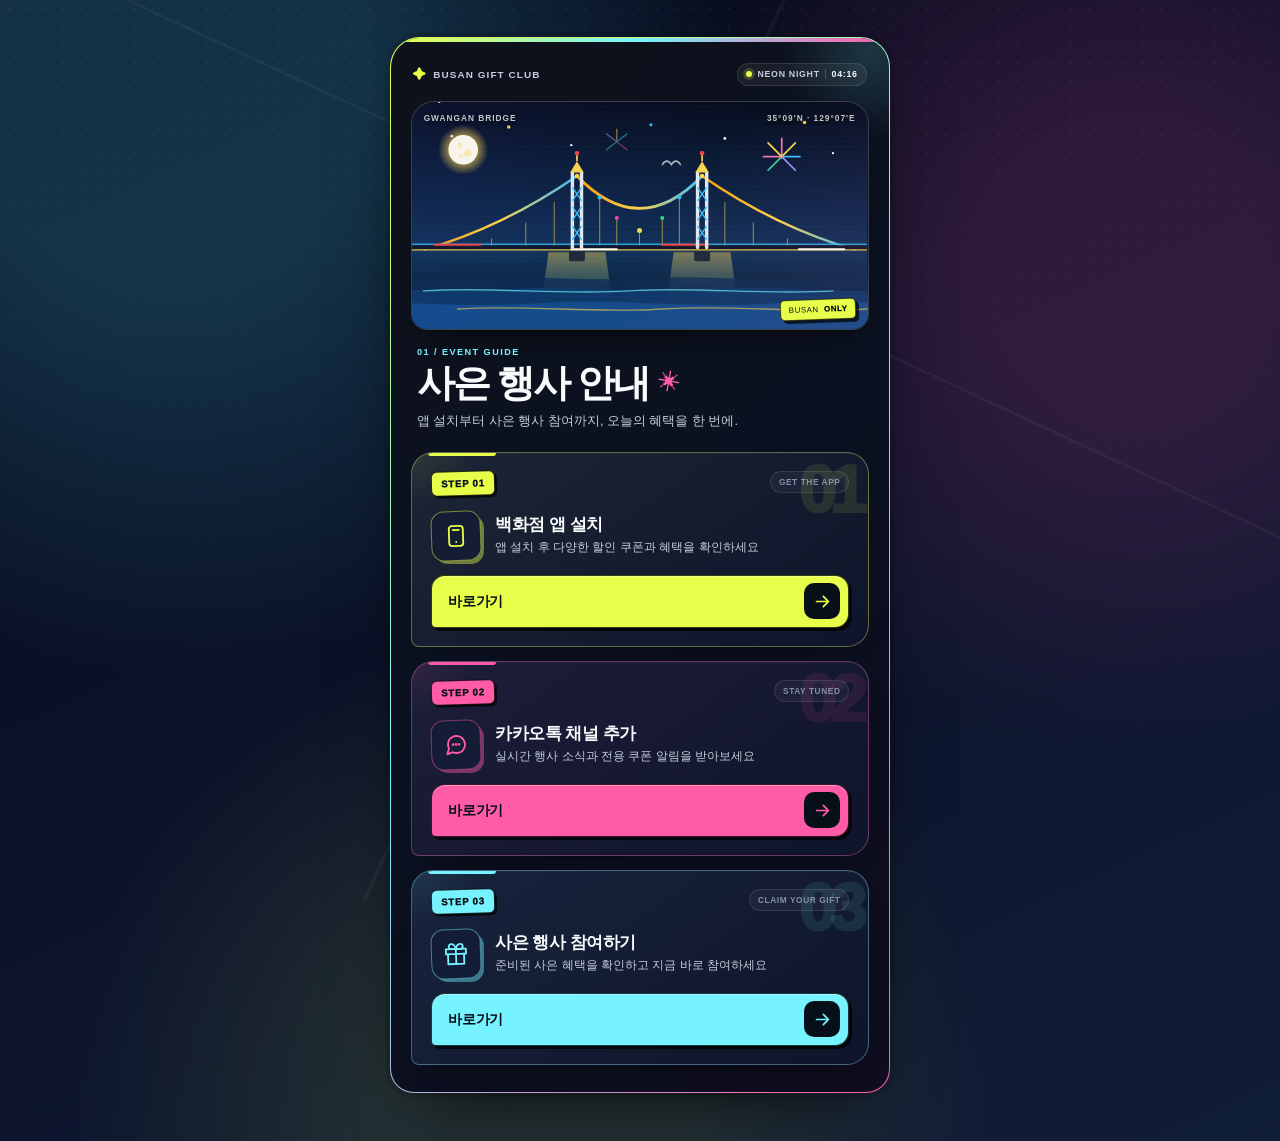
==== index.html @ 44c97dc5 "Add files via upload" ====
<!DOCTYPE html>
<html lang="ko" data-time-theme="night">
<head>
    <meta charset="UTF-8">
    <meta name="viewport" content="width=device-width, initial-scale=1.0">
    <meta name="theme-color" content="#060B16">
    <title>사은 행사 안내</title>
    <link rel="icon" href="data:,">
    <script>
        (() => {
            const themes = ['morning', 'day', 'sunset', 'night'];
            const forcedTheme = new URLSearchParams(location.search).get('theme');
            const hour = new Date().getHours();
            const autoTheme = hour >= 5 && hour < 11
                ? 'morning'
                : hour >= 11 && hour < 17
                    ? 'day'
                    : hour >= 17 && hour < 20
                        ? 'sunset'
                        : 'night';

            document.documentElement.dataset.timeTheme = themes.includes(forcedTheme)
                ? forcedTheme
                : autoTheme;
        })();
    </script>
    <link rel="stylesheet" href="style.css">
</head>
<body>
    <div class="app-container">
        <!-- 부산 광안대교 및 오션 나이트 일러스트 헤더 -->
        <header class="header" id="header-container">
            <div class="header-skeleton">
                <div class="skeleton-shimmer"></div>
            </div>
        </header>

        <!-- 스텝 카드 영역 -->
        <main class="step-list" id="step-container">
            <!-- JS를 통해 동적 생성 -->
        </main>
    </div>

    <script src="script.js" defer></script>
</body>
</html>
---- style.css ----
/* ========================================================================== 
   BUSAN SPECIAL GIFT CLUB
   Luxury editorial base + playful coastal pop accents
   ========================================================================== */

:root {
    color-scheme: dark;
    --page-top: #07091A;
    --page-bottom: #101D38;
    --ambient-one: rgba(73, 228, 255, 0.18);
    --ambient-two: rgba(255, 76, 174, 0.15);
    --ambient-three: rgba(218, 255, 68, 0.10);
    --pattern-dot: rgba(255, 255, 255, 0.12);
    --pattern-line: rgba(255, 255, 255, 0.045);
    --pattern-opacity: 0.44;

    --surface: rgba(7, 10, 25, 0.97);
    --surface-soft: rgba(15, 21, 42, 0.97);
    --surface-elevated: rgba(20, 28, 54, 0.98);
    --surface-border: rgba(124, 244, 255, 0.18);
    --line-soft: rgba(255, 255, 255, 0.10);
    --line-strong: rgba(255, 255, 255, 0.20);

    --text-main: #F8FAFC;
    --text-sub: #C6CDDB;
    --text-muted: #8490A6;
    --ink: #071018;

    --accent: #E7FF4A;
    --accent-two: #76F3FF;
    --accent-three: #FF5BA7;
    --hero-tint: rgba(75, 95, 255, 0.06);
    --theme-glow: rgba(118, 243, 255, 0.16);
}

html[data-time-theme="morning"] {
    color-scheme: light dark;
    --page-top: #F7D7AC;
    --page-bottom: #83C9D0;
    --ambient-one: rgba(255, 111, 135, 0.28);
    --ambient-two: rgba(255, 233, 112, 0.26);
    --ambient-three: rgba(53, 113, 232, 0.17);
    --pattern-dot: rgba(39, 57, 92, 0.22);
    --pattern-line: rgba(255, 255, 255, 0.15);
    --pattern-opacity: 0.56;
    --surface: rgba(12, 22, 42, 0.96);
    --surface-soft: rgba(19, 32, 57, 0.98);
    --surface-elevated: rgba(24, 39, 67, 0.98);
    --surface-border: rgba(255, 218, 124, 0.26);
    --accent: #FFD95C;
    --accent-two: #70E5E1;
    --accent-three: #FF7899;
    --hero-tint: rgba(255, 183, 89, 0.10);
    --theme-glow: rgba(255, 213, 100, 0.16);
}

html[data-time-theme="day"] {
    --page-top: #2677EB;
    --page-bottom: #F4D27C;
    --ambient-one: rgba(109, 245, 212, 0.26);
    --ambient-two: rgba(255, 230, 81, 0.28);
    --ambient-three: rgba(255, 83, 145, 0.19);
    --pattern-dot: rgba(255, 255, 255, 0.22);
    --pattern-line: rgba(255, 255, 255, 0.13);
    --pattern-opacity: 0.52;
    --surface: rgba(7, 20, 43, 0.96);
    --surface-soft: rgba(12, 31, 61, 0.98);
    --surface-elevated: rgba(17, 40, 76, 0.98);
    --surface-border: rgba(112, 245, 222, 0.27);
    --accent: #FFE34F;
    --accent-two: #72F3D4;
    --accent-three: #FF6096;
    --hero-tint: rgba(35, 128, 255, 0.08);
    --theme-glow: rgba(114, 243, 212, 0.16);
}

html[data-time-theme="sunset"] {
    --page-top: #35123E;
    --page-bottom: #E95F4C;
    --ambient-one: rgba(255, 195, 73, 0.24);
    --ambient-two: rgba(255, 83, 176, 0.28);
    --ambient-three: rgba(100, 240, 225, 0.16);
    --pattern-dot: rgba(255, 231, 194, 0.18);
    --pattern-line: rgba(255, 255, 255, 0.07);
    --pattern-opacity: 0.48;
    --surface: rgba(28, 11, 37, 0.96);
    --surface-soft: rgba(42, 17, 50, 0.98);
    --surface-elevated: rgba(57, 22, 62, 0.98);
    --surface-border: rgba(255, 203, 91, 0.27);
    --accent: #FFD05B;
    --accent-two: #6DE9E2;
    --accent-three: #FF72BE;
    --hero-tint: rgba(255, 94, 101, 0.11);
    --theme-glow: rgba(255, 114, 190, 0.17);
}

html[data-time-theme="night"] {
    --page-top: #07091A;
    --page-bottom: #101D38;
    --ambient-one: rgba(73, 228, 255, 0.18);
    --ambient-two: rgba(255, 76, 174, 0.15);
    --ambient-three: rgba(218, 255, 68, 0.10);
    --accent: #E7FF4A;
    --accent-two: #76F3FF;
    --accent-three: #FF5BA7;
}

*, *::before, *::after {
    box-sizing: border-box;
    margin: 0;
    padding: 0;
}

html {
    min-width: 320px;
    background: var(--page-bottom);
}

body {
    min-height: 100vh;
    display: flex;
    justify-content: center;
    align-items: flex-start;
    position: relative;
    overflow-x: hidden;
    padding: 1.15rem 0.7rem 2rem;
    color: var(--text-main);
    font-family: -apple-system, BlinkMacSystemFont, 'Segoe UI', 'Noto Sans KR', Arial, sans-serif;
    -webkit-font-smoothing: antialiased;
    text-rendering: optimizeLegibility;
    background:
        radial-gradient(circle at 13% 8%, var(--ambient-one) 0 13%, transparent 38%),
        radial-gradient(circle at 88% 24%, var(--ambient-two) 0 10%, transparent 34%),
        radial-gradient(circle at 42% 96%, var(--ambient-three) 0 12%, transparent 35%),
        linear-gradient(155deg, var(--page-top) 0%, var(--page-bottom) 100%);
    transition: background-color 0.35s ease;
}

body::before {
    content: '';
    position: fixed;
    inset: 0;
    pointer-events: none;
    opacity: var(--pattern-opacity);
    background-image: radial-gradient(circle, var(--pattern-dot) 1px, transparent 1.2px);
    background-size: 18px 18px;
    mask-image: linear-gradient(to bottom, black, transparent 72%);
    -webkit-mask-image: linear-gradient(to bottom, black, transparent 72%);
}

body::after {
    content: '';
    position: fixed;
    inset: 0;
    pointer-events: none;
    background:
        linear-gradient(115deg, transparent 0 46%, var(--pattern-line) 46% 46.25%, transparent 46.25% 100%),
        linear-gradient(25deg, transparent 0 64%, var(--pattern-line) 64% 64.2%, transparent 64.2% 100%);
}

body.is-intro {
    overflow-y: hidden;
}

/* ========================================================================== 
   Framed app surface
   ========================================================================== */

.app-container {
    width: 100%;
    max-width: 500px;
    position: relative;
    z-index: 1;
    overflow: hidden;
    padding: 1rem 1rem 1.35rem;
    border: 1px solid transparent;
    border-radius: 30px 30px 24px 24px;
    background:
        linear-gradient(var(--surface), var(--surface)) padding-box,
        linear-gradient(135deg, var(--accent), var(--accent-two) 48%, var(--accent-three)) border-box;
    box-shadow:
        0 28px 70px -34px rgba(0, 0, 0, 0.92),
        0 0 0 5px rgba(0, 0, 0, 0.10);
}

.app-container::before {
    content: '';
    position: absolute;
    inset: 0 0 auto;
    height: 4px;
    background: linear-gradient(90deg, var(--accent), var(--accent-two), var(--accent-three));
}

.app-container::after {
    content: '';
    position: absolute;
    width: 170px;
    height: 170px;
    top: -70px;
    right: -65px;
    z-index: -1;
    border-radius: 50%;
    background: radial-gradient(circle, var(--theme-glow), transparent 70%);
}

.app-container.is-intro {
    background: transparent;
    box-shadow: none;
    border-color: transparent;
}

.app-container.is-intro::before,
.app-container.is-intro::after {
    opacity: 0;
}

/* ========================================================================== 
   Hero / toolbar
   ========================================================================== */

.header {
    width: 100%;
    display: flex;
    flex-direction: column;
    margin-bottom: 1.25rem;
    transform-origin: center top;
    transition: transform 0.58s cubic-bezier(0.22, 1, 0.36, 1);
}

.app-container.is-intro .header {
    transform: translate3d(0, min(23vh, 168px), 0) scale(1.025);
}

.app-container.is-ready .header {
    transform: translate3d(0, 0, 0) scale(1);
}

.hero-toolbar {
    min-height: 30px;
    display: flex;
    justify-content: space-between;
    align-items: center;
    gap: 0.7rem;
    margin: 0.1rem 0.1rem 0.72rem;
    transition: opacity 0.28s ease;
}

.app-container.is-intro .hero-toolbar {
    opacity: 0;
}

.hero-brand {
    min-width: 0;
    display: inline-flex;
    align-items: center;
    gap: 0.38rem;
    color: var(--text-sub);
    font-size: 0.62rem;
    font-weight: 800;
    letter-spacing: 0.11em;
    white-space: nowrap;
    overflow: hidden;
    text-overflow: ellipsis;
}

.brand-spark {
    color: var(--accent);
    font-size: 0.8rem;
}

.time-chip {
    flex-shrink: 0;
    display: inline-flex;
    align-items: center;
    gap: 0.34rem;
    padding: 0.36rem 0.52rem;
    border: 1px solid var(--line-soft);
    border-radius: 999px;
    color: var(--text-sub);
    background: rgba(255, 255, 255, 0.055);
    font-size: 0.55rem;
    font-weight: 800;
    letter-spacing: 0.08em;
    white-space: nowrap;
}

.time-dot {
    width: 6px;
    height: 6px;
    border-radius: 50%;
    background: var(--accent);
    box-shadow: 0 0 0 3px color-mix(in srgb, var(--accent) 18%, transparent);
}

.time-divider {
    width: 1px;
    height: 10px;
    background: var(--line-strong);
}

#time-label {
    color: var(--text-main);
    font-variant-numeric: tabular-nums;
}

/* ========================================================================== 
   Gwangan Bridge art frame
   ========================================================================== */

.bridge-illustration-card {
    width: 100%;
    position: relative;
    overflow: hidden;
    margin-bottom: 1.05rem;
    border: 1px solid var(--line-strong);
    border-radius: 23px 23px 16px 16px;
    background: #07101F;
    box-shadow:
        0 18px 34px -22px rgba(0, 0, 0, 0.95),
        inset 0 0 0 1px rgba(255, 255, 255, 0.025);
}

.bridge-illustration-card::before {
    content: '';
    position: absolute;
    inset: 0;
    z-index: 2;
    pointer-events: none;
    opacity: 0.18;
    background: repeating-linear-gradient(
        to bottom,
        transparent 0 4px,
        rgba(255, 255, 255, 0.08) 4px 5px
    );
}

.bridge-illustration-card::after {
    content: '';
    position: absolute;
    inset: 0;
    z-index: 1;
    pointer-events: none;
    background: linear-gradient(135deg, var(--hero-tint), transparent 52%, color-mix(in srgb, var(--accent-three) 7%, transparent));
}

.gwangan-bridge-svg {
    width: 100%;
    height: auto;
    display: block;
}

.bridge-coordinate-bar {
    position: absolute;
    top: 0.7rem;
    left: 0.75rem;
    right: 0.75rem;
    z-index: 3;
    display: flex;
    justify-content: space-between;
    color: rgba(255, 255, 255, 0.76);
    font-size: 0.52rem;
    font-weight: 800;
    letter-spacing: 0.12em;
    text-shadow: 0 1px 4px rgba(0, 0, 0, 0.8);
}

.hero-sticker {
    position: absolute;
    right: 0.72rem;
    bottom: 0.62rem;
    z-index: 4;
    display: flex;
    align-items: center;
    gap: 0.32rem;
    padding: 0.3rem 0.48rem;
    border: 1px solid rgba(0, 0, 0, 0.72);
    border-radius: 5px;
    color: var(--ink);
    background: var(--accent);
    box-shadow: 3px 3px 0 rgba(0, 0, 0, 0.72);
    transform: rotate(-2deg);
    font-size: 0.49rem;
    letter-spacing: 0.08em;
}

.hero-sticker strong {
    font-weight: 950;
}

/* Six lightweight, transform/opacity-only decorative animations. */
.stars-layer {
    animation: softPulse 4s ease-in-out infinite alternate;
}

.led-lights {
    animation: softPulse 2.8s ease-in-out infinite alternate;
}

.fireworks {
    transform-box: fill-box;
    transform-origin: center;
    animation: fireworkBurst 4.2s cubic-bezier(0.1, 0.8, 0.2, 1) infinite;
}

.fireworks-sm,
.moon-aura,
.bridge-reflection,
.wave,
.wave-shimmer,
.wave-shimmer-2,
.led-dot,
.beacon-light,
.car-red-2,
.car-white-2 {
    animation: none;
    filter: none;
}

.fireworks-sm {
    opacity: 0.5;
}

.seagull-1 {
    animation: seagullFly 7s ease-in-out infinite;
}

.seagull-2 {
    opacity: 0.65;
    transform: translate(220px, 55px);
}

.car-red {
    animation: carMoveRight 4.5s linear infinite;
}

.car-white {
    animation: carMoveLeft 4.1s linear infinite;
}

@keyframes softPulse {
    from { opacity: 0.58; }
    to { opacity: 1; }
}

@keyframes fireworkBurst {
    0%, 72%, 100% { opacity: 0; transform: scale(0.25) rotate(0deg); }
    16% { opacity: 1; transform: scale(1.05) rotate(36deg); }
    38% { opacity: 0.78; transform: scale(1.18) rotate(72deg); }
}

@keyframes seagullFly {
    0%, 100% { transform: translate(110px, 48px) rotate(-3deg); }
    50% { transform: translate(130px, 39px) rotate(3deg); }
}

@keyframes carMoveRight {
    0% { transform: translateX(-55px); opacity: 0; }
    12%, 88% { opacity: 0.9; }
    100% { transform: translateX(450px); opacity: 0; }
}

@keyframes carMoveLeft {
    0% { transform: translateX(55px); opacity: 0; }
    12%, 88% { opacity: 0.9; }
    100% { transform: translateX(-450px); opacity: 0; }
}

/* ========================================================================== 
   Editorial title block
   ========================================================================== */

.header-content {
    position: relative;
    padding: 0 0.34rem;
    text-align: left;
}

.title-overline {
    display: block;
    margin-bottom: 0.28rem;
    color: var(--accent-two);
    font-size: 0.57rem;
    font-weight: 850;
    letter-spacing: 0.16em;
}

.title-row {
    display: flex;
    align-items: center;
    gap: 0.55rem;
}

.festival-title {
    color: var(--text-main);
    font-size: clamp(1.8rem, 8vw, 2.35rem);
    font-weight: 900;
    line-height: 1.14;
    letter-spacing: -0.055em;
    word-break: keep-all;
}

.title-kitsch-mark {
    flex-shrink: 0;
    color: var(--accent-three);
    font-size: 1.38rem;
    transform: rotate(10deg);
}

.festival-subtitle {
    max-width: 34rem;
    margin-top: 0.48rem;
    color: var(--text-sub);
    font-size: 0.79rem;
    font-weight: 500;
    line-height: 1.55;
    word-break: keep-all;
}

.header-skeleton {
    width: 100%;
    height: 235px;
    position: relative;
    overflow: hidden;
    border: 1px solid var(--line-soft);
    border-radius: 23px;
    background: var(--surface-soft);
}

.skeleton-shimmer {
    width: 100%;
    height: 100%;
    background: linear-gradient(90deg, transparent, rgba(255, 255, 255, 0.07), transparent);
    animation: shimmer 1.2s ease-in-out infinite;
}

@keyframes shimmer {
    from { transform: translateX(-100%); }
    to { transform: translateX(100%); }
}

/* ========================================================================== 
   Action cards
   ========================================================================== */

.step-list {
    display: flex;
    flex-direction: column;
    gap: 0.85rem;
    transition:
        opacity 0.36s ease,
        transform 0.5s cubic-bezier(0.22, 1, 0.36, 1);
}

.app-container.is-intro .step-list {
    opacity: 0;
    visibility: hidden;
    pointer-events: none;
    transform: translate3d(0, 22px, 0);
}

.app-container.is-ready .step-list {
    opacity: 1;
    visibility: visible;
    transform: translate3d(0, 0, 0);
}

.step-card {
    --card-accent: var(--accent);
    position: relative;
    overflow: hidden;
    padding: 1rem;
    border: 1px solid color-mix(in srgb, var(--card-accent) 28%, var(--line-soft));
    border-radius: 22px 22px 22px 8px;
    background:
        linear-gradient(145deg, color-mix(in srgb, var(--card-accent) 4%, var(--surface-elevated)), var(--surface-soft));
    box-shadow:
        0 14px 28px -22px rgba(0, 0, 0, 0.9),
        inset 0 1px 0 rgba(255, 255, 255, 0.035);
    transition:
        opacity 0.36s ease var(--step-delay, 0.08s),
        transform 0.42s cubic-bezier(0.16, 1, 0.3, 1) var(--step-delay, 0.08s),
        border-color 0.25s ease,
        box-shadow 0.25s ease;
}

.step-card:nth-child(2) {
    --card-accent: var(--accent-three);
}

.step-card:nth-child(3) {
    --card-accent: var(--accent-two);
}

.step-card::before {
    content: attr(data-step-number);
    position: absolute;
    top: 0.2rem;
    right: 0.5rem;
    color: color-mix(in srgb, var(--card-accent) 10%, transparent);
    font-size: 4.2rem;
    font-weight: 950;
    line-height: 1;
    letter-spacing: -0.1em;
    pointer-events: none;
}

.step-card::after {
    content: '';
    position: absolute;
    top: 0;
    left: 1rem;
    width: 68px;
    height: 3px;
    border-radius: 0 0 3px 3px;
    background: var(--card-accent);
}

.app-container.is-intro .step-card {
    opacity: 0;
    transform: translate3d(0, 16px, 0);
}

.app-container.is-ready .step-card {
    opacity: 1;
    transform: translate3d(0, 0, 0);
}

.card-glow-bg {
    position: absolute;
    width: 150px;
    height: 150px;
    top: -95px;
    left: -80px;
    border-radius: 50%;
    background: radial-gradient(circle, color-mix(in srgb, var(--card-accent) 12%, transparent), transparent 70%);
    pointer-events: none;
}

.card-header-row {
    min-height: 28px;
    display: flex;
    justify-content: space-between;
    align-items: flex-start;
    gap: 0.65rem;
    position: relative;
    z-index: 1;
    margin-bottom: 0.72rem;
}

.step-num-pill {
    display: inline-flex;
    align-items: center;
    min-height: 25px;
    padding: 0.28rem 0.57rem;
    border: 1px solid rgba(0, 0, 0, 0.82);
    border-radius: 6px;
    color: var(--ink);
    background: var(--card-accent);
    box-shadow: 2px 2px 0 rgba(0, 0, 0, 0.72);
    transform: rotate(-1.5deg);
    font-size: 0.6rem;
    font-weight: 950;
    letter-spacing: 0.08em;
}

.card-meta-right {
    min-width: 0;
    display: flex;
    flex-wrap: wrap;
    justify-content: flex-end;
    align-items: center;
    gap: 0.32rem;
}

.card-tagline,
.os-tag {
    display: inline-flex;
    align-items: center;
    min-height: 22px;
    padding: 0.25rem 0.48rem;
    border: 1px solid var(--line-soft);
    border-radius: 999px;
    color: var(--text-muted);
    background: rgba(255, 255, 255, 0.045);
    font-size: 0.52rem;
    font-weight: 800;
    letter-spacing: 0.07em;
    white-space: nowrap;
}

.ios-tag,
.android-tag {
    color: var(--text-main);
}

.card-body {
    display: flex;
    align-items: center;
    gap: 0.88rem;
    position: relative;
    z-index: 1;
    margin-bottom: 0.9rem;
}

.icon-avatar {
    position: relative;
    width: 50px;
    height: 50px;
    flex-shrink: 0;
}

.icon-pulse {
    position: absolute;
    inset: 4px -3px -3px 4px;
    border-radius: 13px;
    background: var(--card-accent);
    opacity: 0.42;
}

.icon-inner {
    position: relative;
    width: 100%;
    height: 100%;
    display: flex;
    justify-content: center;
    align-items: center;
    border: 1px solid color-mix(in srgb, var(--card-accent) 48%, transparent);
    border-radius: 13px;
    color: var(--card-accent);
    background: var(--surface-elevated);
    transform: rotate(-2deg);
    transition: transform 0.28s cubic-bezier(0.34, 1.56, 0.64, 1);
}

.icon-inner svg {
    width: 24px;
    height: 24px;
    stroke: currentColor;
}

.card-text-group {
    min-width: 0;
    flex: 1;
}

.step-heading {
    margin-bottom: 0.22rem;
    color: var(--text-main);
    font-size: 1.04rem;
    font-weight: 830;
    line-height: 1.3;
    letter-spacing: -0.025em;
    word-break: keep-all;
}

.step-desc {
    color: var(--text-sub);
    font-size: 0.76rem;
    font-weight: 450;
    line-height: 1.48;
    word-break: keep-all;
}

.card-action {
    position: relative;
    z-index: 1;
    width: 100%;
}

.btn-action {
    width: 100%;
    min-height: 50px;
    display: flex;
    justify-content: space-between;
    align-items: center;
    gap: 0.75rem;
    padding: 0.46rem 0.48rem 0.46rem 1rem;
    border: 1px solid rgba(0, 0, 0, 0.76);
    border-radius: 14px 14px 14px 5px;
    color: var(--ink);
    background: var(--card-accent);
    box-shadow:
        3px 3px 0 rgba(0, 0, 0, 0.7),
        inset 0 1px 0 rgba(255, 255, 255, 0.35);
    text-decoration: none;
    transition: transform 0.22s ease, box-shadow 0.22s ease;
}

.btn-label {
    font-size: 0.9rem;
    font-weight: 900;
    letter-spacing: -0.01em;
}

.btn-icon {
    width: 36px;
    height: 36px;
    flex-shrink: 0;
    display: grid;
    place-items: center;
    border-radius: 10px;
    color: var(--card-accent);
    background: var(--ink);
}

.btn-arrow {
    width: 17px;
    height: 17px;
    transition: transform 0.22s ease;
}

@media (hover: hover) and (pointer: fine) {
    .step-card:hover {
        border-color: color-mix(in srgb, var(--card-accent) 54%, transparent);
        box-shadow:
            0 20px 36px -24px rgba(0, 0, 0, 0.95),
            0 0 0 1px color-mix(in srgb, var(--card-accent) 12%, transparent);
        transform: translateY(-3px);
    }

    .step-card:hover .icon-inner {
        transform: rotate(2deg) scale(1.03);
    }

    .btn-action:hover {
        transform: translate(-1px, -1px);
        box-shadow:
            5px 5px 0 rgba(0, 0, 0, 0.72),
            inset 0 1px 0 rgba(255, 255, 255, 0.35);
    }

    .btn-action:hover .btn-arrow {
        transform: translateX(3px);
    }
}

.btn-action:active {
    transform: translate(2px, 2px);
    box-shadow:
        1px 1px 0 rgba(0, 0, 0, 0.72),
        inset 0 1px 0 rgba(255, 255, 255, 0.35);
}

/* ========================================================================== 
   Loading / error / motion preferences
   ========================================================================== */

.error-msg {
    padding: 3rem 1rem;
    text-align: center;
    color: var(--text-sub);
}

.btn-retry {
    margin-top: 1rem;
    padding: 0.72rem 1.1rem;
    border: 0;
    border-radius: 10px;
    color: var(--ink);
    background: var(--accent);
    font-weight: 850;
    cursor: pointer;
}

.app-container.is-intro .gwangan-bridge-svg * {
    animation-play-state: paused;
}

@media (prefers-reduced-motion: reduce) {
    *, *::before, *::after {
        scroll-behavior: auto !important;
        animation-duration: 0.01ms !important;
        animation-iteration-count: 1 !important;
        transition-duration: 0.01ms !important;
    }
}

/* ========================================================================== 
   Responsive tuning
   ========================================================================== */

@media (max-width: 385px) {
    .app-container {
        padding: 0.84rem 0.78rem 1.1rem;
        border-radius: 24px 24px 20px 20px;
    }

    .hero-brand {
        max-width: 158px;
        font-size: 0.51rem;
    }

    .time-chip {
        gap: 0.26rem;
        padding-inline: 0.42rem;
        font-size: 0.49rem;
    }

    .festival-title {
        font-size: 1.74rem;
    }

    .step-card {
        padding: 0.9rem 0.82rem;
    }

    .card-body {
        gap: 0.7rem;
    }

    .icon-avatar {
        width: 46px;
        height: 46px;
    }

    .step-heading {
        font-size: 0.98rem;
    }
}

@media (min-width: 600px) {
    body {
        padding: 2.3rem 1rem 3rem;
    }

    .app-container {
        padding: 1.25rem 1.28rem 1.65rem;
    }

    .step-card {
        padding: 1.15rem;
    }
}
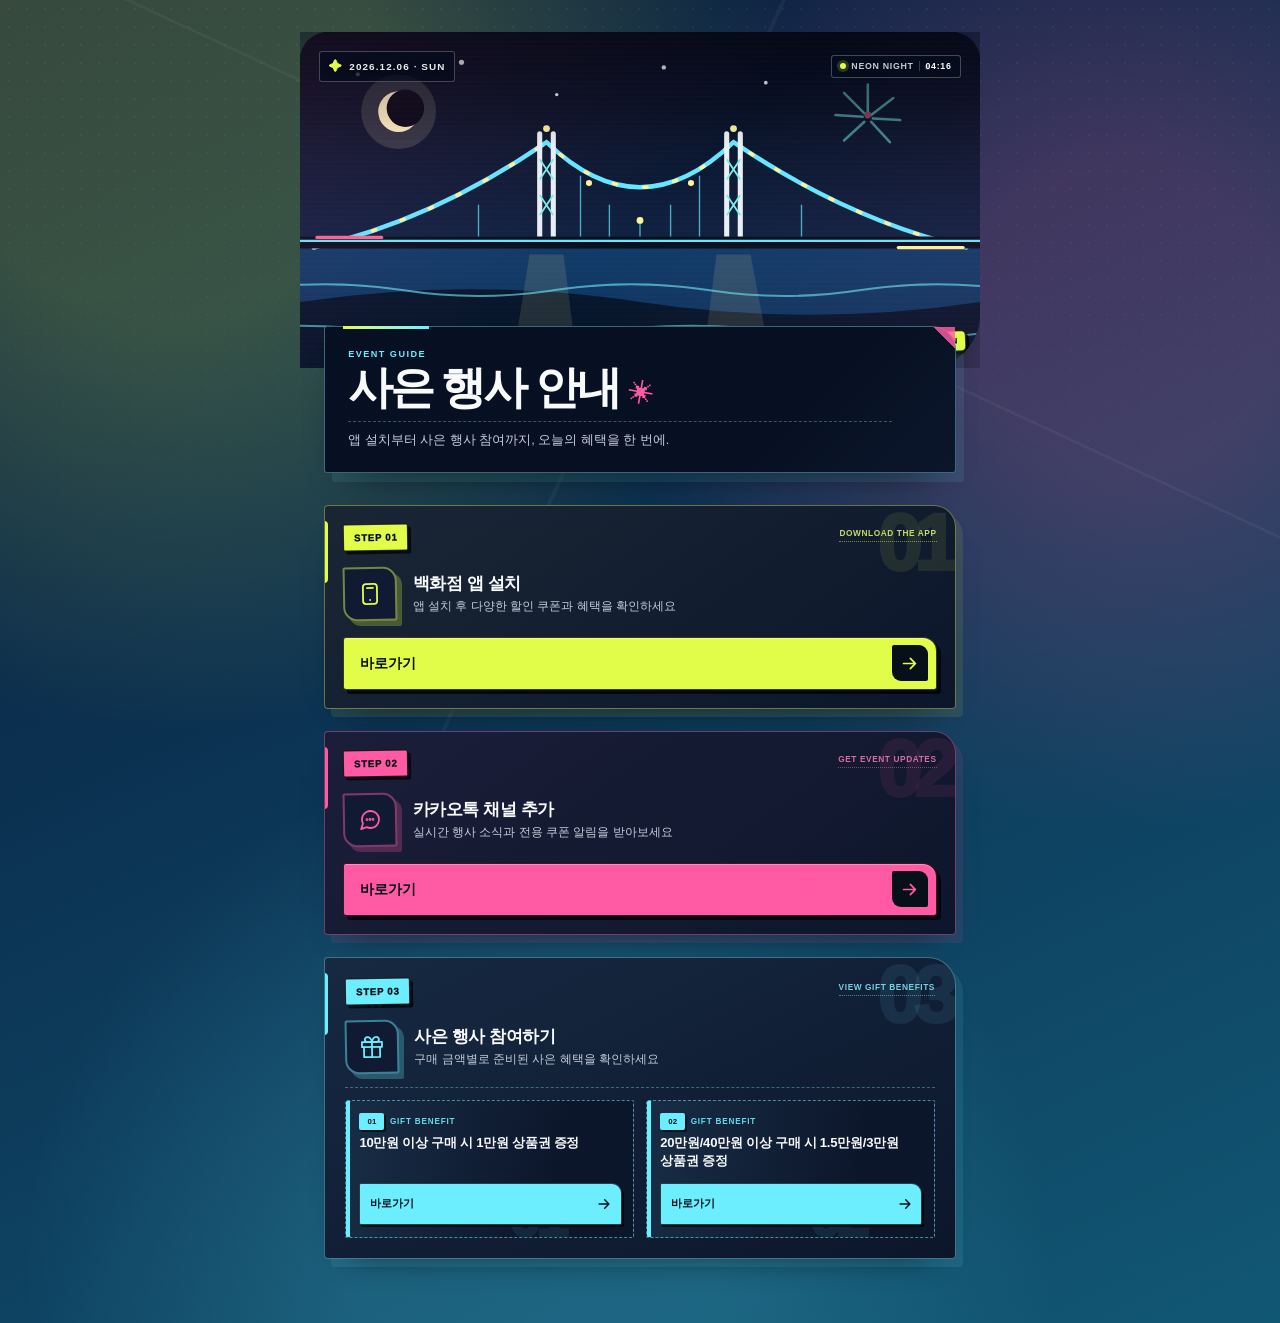
==== commit 2bf7a1db: "Add files via upload" ====
--- a/index.html
+++ b/index.html
@@ -9,7 +9,8 @@
     <script>
         (() => {
             const themes = ['morning', 'day', 'sunset', 'night'];
-            const forcedTheme = new URLSearchParams(location.search).get('theme');
+            const params = new URLSearchParams(location.search);
+            const forcedTheme = params.get('theme');
             const hour = new Date().getHours();
             const autoTheme = hour >= 5 && hour < 11
                 ? 'morning'
@@ -22,6 +23,25 @@
             document.documentElement.dataset.timeTheme = themes.includes(forcedTheme)
                 ? forcedTheme
                 : autoTheme;
+
+            const connection = navigator.connection || navigator.mozConnection || navigator.webkitConnection;
+            const forcedPerformance = params.get('performance');
+            const slowNetwork = connection?.saveData || /(^|-)2g$/.test(connection?.effectiveType || '');
+            const lowEndDevice = Boolean(
+                navigator.deviceMemory && navigator.deviceMemory <= 4
+                && navigator.hardwareConcurrency && navigator.hardwareConcurrency <= 4
+            );
+
+            document.documentElement.dataset.performance = forcedPerformance === 'lite'
+                || (!['full', 'lite'].includes(forcedPerformance) && (slowNetwork || lowEndDevice))
+                ? 'lite'
+                : 'full';
+
+            // CSS와 JavaScript를 내려받는 동안 CMS 데이터 요청을 먼저 시작합니다.
+            window.__eventDataPromise = fetch('data.json', {
+                cache: 'no-cache',
+                credentials: 'same-origin'
+            }).catch((error) => ({ __eventDataError: error }));
         })();
     </script>
     <link rel="stylesheet" href="style.css">
--- a/style.css
+++ b/style.css
@@ -7,6 +7,8 @@
     color-scheme: dark;
     --page-top: #07091A;
     --page-bottom: #101D38;
+    --time-page-top: #07091A;
+    --time-page-bottom: #101D38;
     --ambient-one: rgba(73, 228, 255, 0.18);
     --ambient-two: rgba(255, 76, 174, 0.15);
     --ambient-three: rgba(218, 255, 68, 0.10);
@@ -29,6 +31,9 @@
     --accent: #E7FF4A;
     --accent-two: #76F3FF;
     --accent-three: #FF5BA7;
+    --time-accent: #E7FF4A;
+    --time-accent-two: #76F3FF;
+    --time-accent-three: #FF5BA7;
     --hero-tint: rgba(75, 95, 255, 0.06);
     --theme-glow: rgba(118, 243, 255, 0.16);
 }
@@ -37,6 +42,8 @@
     color-scheme: light dark;
     --page-top: #F7D7AC;
     --page-bottom: #83C9D0;
+    --time-page-top: #F7D7AC;
+    --time-page-bottom: #83C9D0;
     --ambient-one: rgba(255, 111, 135, 0.28);
     --ambient-two: rgba(255, 233, 112, 0.26);
     --ambient-three: rgba(53, 113, 232, 0.17);
@@ -50,6 +57,9 @@
     --accent: #FFD95C;
     --accent-two: #70E5E1;
     --accent-three: #FF7899;
+    --time-accent: #FFD95C;
+    --time-accent-two: #70E5E1;
+    --time-accent-three: #FF7899;
     --hero-tint: rgba(255, 183, 89, 0.10);
     --theme-glow: rgba(255, 213, 100, 0.16);
 }
@@ -57,6 +67,8 @@
 html[data-time-theme="day"] {
     --page-top: #2677EB;
     --page-bottom: #F4D27C;
+    --time-page-top: #2677EB;
+    --time-page-bottom: #F4D27C;
     --ambient-one: rgba(109, 245, 212, 0.26);
     --ambient-two: rgba(255, 230, 81, 0.28);
     --ambient-three: rgba(255, 83, 145, 0.19);
@@ -70,6 +82,9 @@
     --accent: #FFE34F;
     --accent-two: #72F3D4;
     --accent-three: #FF6096;
+    --time-accent: #FFE34F;
+    --time-accent-two: #72F3D4;
+    --time-accent-three: #FF6096;
     --hero-tint: rgba(35, 128, 255, 0.08);
     --theme-glow: rgba(114, 243, 212, 0.16);
 }
@@ -77,6 +92,8 @@
 html[data-time-theme="sunset"] {
     --page-top: #35123E;
     --page-bottom: #E95F4C;
+    --time-page-top: #35123E;
+    --time-page-bottom: #E95F4C;
     --ambient-one: rgba(255, 195, 73, 0.24);
     --ambient-two: rgba(255, 83, 176, 0.28);
     --ambient-three: rgba(100, 240, 225, 0.16);
@@ -90,6 +107,9 @@
     --accent: #FFD05B;
     --accent-two: #6DE9E2;
     --accent-three: #FF72BE;
+    --time-accent: #FFD05B;
+    --time-accent-two: #6DE9E2;
+    --time-accent-three: #FF72BE;
     --hero-tint: rgba(255, 94, 101, 0.11);
     --theme-glow: rgba(255, 114, 190, 0.17);
 }
@@ -97,12 +117,80 @@
 html[data-time-theme="night"] {
     --page-top: #07091A;
     --page-bottom: #101D38;
+    --time-page-top: #07091A;
+    --time-page-bottom: #101D38;
     --ambient-one: rgba(73, 228, 255, 0.18);
     --ambient-two: rgba(255, 76, 174, 0.15);
     --ambient-three: rgba(218, 255, 68, 0.10);
     --accent: #E7FF4A;
     --accent-two: #76F3FF;
     --accent-three: #FF5BA7;
+    --time-accent: #E7FF4A;
+    --time-accent-two: #76F3FF;
+    --time-accent-three: #FF5BA7;
+}
+
+/* Location identity. These colors are mixed with the active time palette below. */
+html[data-scene-theme="gwangan"] {
+    --place-top: #082B63;
+    --place-bottom: #12A8C8;
+    --place-accent: #DDFB49;
+    --place-accent-two: #63E9FF;
+    --place-accent-three: #FF5A9F;
+    --place-surface: #07182E;
+}
+
+html[data-scene-theme="gamcheon"] {
+    --place-top: #FF637D;
+    --place-bottom: #6652C9;
+    --place-accent: #FFDD4A;
+    --place-accent-two: #38DABE;
+    --place-accent-three: #FF628A;
+    --place-surface: #261530;
+}
+
+html[data-scene-theme="nurimaru"] {
+    --place-top: #236D63;
+    --place-bottom: #D8B76B;
+    --place-accent: #F6D875;
+    --place-accent-two: #5DD8C0;
+    --place-accent-three: #F29B7C;
+    --place-surface: #102823;
+}
+
+html[data-scene-theme="huinnyeoul"] {
+    --place-top: #176FCB;
+    --place-bottom: #35C9CF;
+    --place-accent: #FFF07B;
+    --place-accent-two: #65EAF2;
+    --place-accent-three: #FF637C;
+    --place-surface: #092442;
+}
+
+html[data-scene-theme="jagalchi"] {
+    --place-top: #071D3B;
+    --place-bottom: #CE385B;
+    --place-accent: #E7FF4A;
+    --place-accent-two: #5CE4EE;
+    --place-accent-three: #FF4F73;
+    --place-surface: #11172B;
+}
+
+html[data-scene-theme] {
+    --page-top: color-mix(in srgb, var(--time-page-top) 58%, var(--place-top));
+    --page-bottom: color-mix(in srgb, var(--time-page-bottom) 58%, var(--place-bottom));
+    --accent: color-mix(in srgb, var(--time-accent) 48%, var(--place-accent));
+    --accent-two: color-mix(in srgb, var(--time-accent-two) 48%, var(--place-accent-two));
+    --accent-three: color-mix(in srgb, var(--time-accent-three) 48%, var(--place-accent-three));
+    --ambient-one: color-mix(in srgb, var(--place-accent) 22%, transparent);
+    --ambient-two: color-mix(in srgb, var(--place-accent-three) 22%, transparent);
+    --ambient-three: color-mix(in srgb, var(--place-accent-two) 16%, transparent);
+    --surface: color-mix(in srgb, var(--place-surface) 28%, #070A19);
+    --surface-soft: color-mix(in srgb, var(--place-surface) 32%, #0F152A);
+    --surface-elevated: color-mix(in srgb, var(--place-surface) 34%, #141C36);
+    --surface-border: color-mix(in srgb, var(--place-accent-two) 25%, transparent);
+    --hero-tint: color-mix(in srgb, var(--place-accent-three) 10%, transparent);
+    --theme-glow: color-mix(in srgb, var(--place-accent-two) 17%, transparent);
 }
 
 *, *::before, *::after {
@@ -215,6 +303,140 @@
 }
 
 /* ========================================================================== 
+   Full-screen cinematic intro
+   ========================================================================== */
+
+.cinematic-intro {
+    position: fixed;
+    inset: 0;
+    z-index: 100;
+    overflow: hidden;
+    isolation: isolate;
+    background:
+        radial-gradient(circle at 18% 12%, var(--ambient-one), transparent 42%),
+        radial-gradient(circle at 88% 22%, var(--ambient-two), transparent 42%),
+        linear-gradient(155deg, var(--page-top), var(--page-bottom));
+    clip-path: inset(0 round 0);
+    will-change: clip-path, opacity;
+}
+
+.cinematic-visual {
+    position: absolute;
+    inset: 0;
+    z-index: 0;
+}
+
+.cinematic-visual .bridge-illustration-card {
+    position: absolute;
+    margin: 0;
+    transform-origin: center;
+    will-change: transform;
+}
+
+.cinematic-visual .gwangan-bridge-svg {
+    width: 100%;
+    height: 100%;
+}
+
+.cinematic-visual .hero-sticker {
+    right: 0.72rem;
+    bottom: 0.62rem;
+    padding: 0.3rem 0.48rem;
+    font-size: 0.49rem;
+}
+
+.cinematic-intro::before {
+    content: '';
+    position: absolute;
+    inset: 0;
+    z-index: 2;
+    pointer-events: none;
+    opacity: 0.58;
+    background:
+        linear-gradient(155deg, var(--ambient-one), transparent 38%, var(--ambient-two)),
+        linear-gradient(to bottom, transparent 45%, color-mix(in srgb, var(--page-bottom) 78%, transparent));
+}
+
+.cinematic-intro::after {
+    content: '';
+    position: absolute;
+    inset: 0;
+    z-index: 3;
+    pointer-events: none;
+    background:
+        radial-gradient(circle at center, transparent 20%, rgba(0, 0, 0, 0.28) 100%),
+        linear-gradient(to bottom, rgba(0, 0, 0, 0.06), transparent 38%, rgba(0, 0, 0, 0.72));
+}
+
+.cinematic-copy {
+    position: absolute;
+    left: clamp(1.45rem, 7vw, 5rem);
+    right: clamp(1.45rem, 7vw, 5rem);
+    bottom: clamp(5.7rem, 13vh, 8.5rem);
+    z-index: 5;
+    color: #FFFFFF;
+    text-shadow: 0 2px 18px rgba(0, 0, 0, 0.72);
+    transition: opacity 0.58s ease, transform 0.7s cubic-bezier(0.22, 1, 0.36, 1);
+}
+
+.cinematic-kicker {
+    display: block;
+    margin-bottom: 0.55rem;
+    color: var(--accent);
+    font-size: clamp(0.62rem, 2.4vw, 0.85rem);
+    font-weight: 900;
+    letter-spacing: 0.16em;
+}
+
+.cinematic-copy h2 {
+    max-width: 780px;
+    font-size: clamp(2.45rem, 12vw, 6rem);
+    font-weight: 950;
+    line-height: 1.02;
+    letter-spacing: -0.065em;
+    word-break: keep-all;
+}
+
+.cinematic-copy p {
+    max-width: 600px;
+    margin-top: 0.8rem;
+    color: rgba(255, 255, 255, 0.82);
+    font-size: clamp(0.8rem, 3vw, 1.05rem);
+    font-weight: 600;
+    line-height: 1.5;
+    word-break: keep-all;
+}
+
+.cinematic-corner {
+    position: absolute;
+    z-index: 5;
+    color: rgba(255, 255, 255, 0.78);
+    font-size: 0.58rem;
+    font-weight: 850;
+    letter-spacing: 0.15em;
+    transition: opacity 0.25s ease;
+}
+
+.cinematic-corner-top {
+    top: max(3.2rem, calc(env(safe-area-inset-top) + 2rem));
+    left: clamp(1.45rem, 7vw, 5rem);
+}
+
+.cinematic-intro.is-collapsing .cinematic-copy {
+    opacity: 0;
+    transform: translate3d(0, -20px, 0);
+}
+
+.cinematic-intro.is-collapsing .cinematic-corner {
+    opacity: 0;
+}
+
+.cinematic-intro .gwangan-bridge-svg * {
+    animation: none !important;
+    filter: none !important;
+}
+
+/* ========================================================================== 
    Hero / toolbar
    ========================================================================== */
 
@@ -224,11 +446,11 @@
     flex-direction: column;
     margin-bottom: 1.25rem;
     transform-origin: center top;
-    transition: transform 0.58s cubic-bezier(0.22, 1, 0.36, 1);
+    transition: transform 0.82s cubic-bezier(0.22, 1, 0.36, 1);
 }
 
 .app-container.is-intro .header {
-    transform: translate3d(0, min(23vh, 168px), 0) scale(1.025);
+    transform: translate3d(0, 0, 0) scale(1);
 }
 
 .app-container.is-ready .header {
@@ -242,7 +464,7 @@
     align-items: center;
     gap: 0.7rem;
     margin: 0.1rem 0.1rem 0.72rem;
-    transition: opacity 0.28s ease;
+    transition: opacity 0.45s ease 0.18s;
 }
 
 .app-container.is-intro .hero-toolbar {
@@ -349,19 +571,416 @@
     display: block;
 }
 
-.bridge-coordinate-bar {
-    position: absolute;
-    top: 0.7rem;
-    left: 0.75rem;
-    right: 0.75rem;
-    z-index: 3;
-    display: flex;
-    justify-content: space-between;
-    color: rgba(255, 255, 255, 0.76);
-    font-size: 0.52rem;
-    font-weight: 800;
-    letter-spacing: 0.12em;
-    text-shadow: 0 1px 4px rgba(0, 0, 0, 0.8);
+/* Five Busan landmarks × four time palettes. The landmark is random per load. */
+.busan-scene-svg {
+    --scene-sky-top: #050816;
+    --scene-sky-bottom: #16325E;
+    --scene-sea-top: #103A67;
+    --scene-sea-bottom: #06172D;
+    --scene-sun: #FFE784;
+    --scene-cloud: #D7EEFF;
+    --scene-star: #F7FBFF;
+    --scene-moon: #FFF4C5;
+    --scene-ink: #07101F;
+    --scene-ink-soft: #E7F5FF;
+    --scene-line: #65E8FF;
+    --scene-structure: #E9F0F5;
+    --scene-house: #EAF2F5;
+    --scene-hill: #132B45;
+    --scene-glass: #214F73;
+    --scene-water-line: #6DEAF3;
+    --scene-window: #FFE467;
+    --scene-light: #FFF49A;
+    --scene-pop-1: #FF648D;
+    --scene-pop-2: #74EEEA;
+    --scene-pop-3: #A58BFF;
+}
+
+html[data-time-theme="morning"] .busan-scene-svg {
+    --scene-sky-top: #FFD5B4;
+    --scene-sky-bottom: #86D4D1;
+    --scene-sea-top: #55B8C5;
+    --scene-sea-bottom: #236B82;
+    --scene-sun: #FFE675;
+    --scene-cloud: #FFF4E8;
+    --scene-star: #FFF8E8;
+    --scene-moon: #FFF2C3;
+    --scene-ink: #163348;
+    --scene-ink-soft: #8A6573;
+    --scene-line: #FFE6A7;
+    --scene-structure: #F7E7D4;
+    --scene-house: #FFF5E8;
+    --scene-hill: #4B786D;
+    --scene-glass: #79BAC0;
+    --scene-water-line: #D9FFF3;
+    --scene-window: #406579;
+    --scene-light: #FFF0A4;
+    --scene-pop-1: #FF8294;
+    --scene-pop-2: #61D8C6;
+    --scene-pop-3: #F4B963;
+}
+
+html[data-time-theme="day"] .busan-scene-svg {
+    --scene-sky-top: #39A8F2;
+    --scene-sky-bottom: #A6E8F3;
+    --scene-sea-top: #168BCF;
+    --scene-sea-bottom: #075A99;
+    --scene-sun: #FFE34E;
+    --scene-cloud: #F9FDFF;
+    --scene-star: #FFFFFF;
+    --scene-moon: #FFF4B0;
+    --scene-ink: #0A3154;
+    --scene-ink-soft: #F3FCFF;
+    --scene-line: #F7FDFF;
+    --scene-structure: #F1EEE5;
+    --scene-house: #FFFDF4;
+    --scene-hill: #4F967A;
+    --scene-glass: #60B8D1;
+    --scene-water-line: #A9FAF1;
+    --scene-window: #174F73;
+    --scene-light: #FFF274;
+    --scene-pop-1: #FF5E79;
+    --scene-pop-2: #38E0C1;
+    --scene-pop-3: #8B76F1;
+}
+
+html[data-time-theme="sunset"] .busan-scene-svg {
+    --scene-sky-top: #3C1A5B;
+    --scene-sky-bottom: #F06C5C;
+    --scene-sea-top: #934668;
+    --scene-sea-bottom: #241A45;
+    --scene-sun: #FFD15C;
+    --scene-cloud: #FFD5B7;
+    --scene-star: #FFE2C7;
+    --scene-moon: #FFF0C0;
+    --scene-ink: #24132E;
+    --scene-ink-soft: #FFE4CB;
+    --scene-line: #FFCC83;
+    --scene-structure: #E7B8A9;
+    --scene-house: #FFD8C8;
+    --scene-hill: #49314A;
+    --scene-glass: #B66D7E;
+    --scene-water-line: #FFA982;
+    --scene-window: #FFD56A;
+    --scene-light: #FFE987;
+    --scene-pop-1: #FF5E82;
+    --scene-pop-2: #70E4D4;
+    --scene-pop-3: #A886E8;
+}
+
+.time-atmosphere {
+    display: none;
+}
+
+html[data-time-theme="morning"] .atmosphere-morning,
+html[data-time-theme="day"] .atmosphere-day,
+html[data-time-theme="sunset"] .atmosphere-sunset,
+html[data-time-theme="night"] .atmosphere-night {
+    display: block;
+}
+
+/* Each period deliberately uses a different visual rhythm. */
+html[data-time-theme="morning"] .morning-sun {
+    animation: morningWake 5.8s ease-in-out infinite alternate;
+}
+
+html[data-time-theme="morning"] .morning-mist {
+    animation: morningMist 11s ease-in-out infinite alternate;
+}
+
+html[data-time-theme="day"] .day-rays {
+    transform-box: fill-box;
+    transform-origin: center;
+    animation: daySpin 18s linear infinite;
+}
+
+html[data-time-theme="day"] .day-cloud-one {
+    animation: dayCloud 13s ease-in-out infinite alternate;
+}
+
+html[data-time-theme="day"] .day-cloud-two {
+    animation: dayCloud 17s ease-in-out infinite alternate-reverse;
+}
+
+html[data-time-theme="sunset"] .sunset-reflection {
+    transform-box: fill-box;
+    transform-origin: center bottom;
+    animation: sunsetShimmer 4.8s ease-in-out infinite alternate;
+}
+
+html[data-time-theme="sunset"] .sunset-birds {
+    animation: sunsetFlight 9s ease-in-out infinite alternate;
+}
+
+html[data-time-theme="night"] .night-stars,
+html[data-time-theme="night"] .scene-night-lights {
+    animation: nightTwinkle 3.2s ease-in-out infinite alternate;
+}
+
+html[data-time-theme="night"] .night-firework {
+    animation: nightBurst 4.8s ease-out infinite;
+}
+
+.scene-water-lines {
+    animation: waterDrift 8s ease-in-out infinite alternate;
+}
+
+.bridge-led-flow {
+    opacity: 0.62;
+    animation: bridgeLedFlow 11s linear infinite;
+}
+
+.gwangan-reflection {
+    transform-box: fill-box;
+    transform-origin: center bottom;
+    animation: gwanganReflection 5.8s ease-in-out infinite alternate;
+}
+
+.gamcheon-bunting {
+    transform-box: fill-box;
+    transform-origin: center top;
+    animation: buntingSway 3.6s ease-in-out infinite alternate;
+}
+
+.gamcheon-cloud-shadow {
+    animation: gamcheonShadowPass 19s linear infinite;
+}
+
+.gamcheon-lookout {
+    transform-box: fill-box;
+    transform-origin: center bottom;
+    animation: lookoutPause 6.4s ease-in-out infinite;
+}
+
+.dongbaek-pines {
+    transform-box: fill-box;
+    transform-origin: center bottom;
+    animation: pineSway 7.2s ease-in-out infinite alternate;
+}
+
+.nurimaru-glass-shimmer {
+    animation: glassSweep 8.5s ease-in-out infinite;
+}
+
+.nurimaru-light-sweep {
+    animation: landmarkSignal 4.6s ease-in-out infinite alternate;
+}
+
+.huinnyeoul-seagulls {
+    transform-box: fill-box;
+    transform-origin: center;
+    animation: huinnyeoulGlide 6.8s ease-in-out infinite alternate;
+}
+
+.coastal-route-line {
+    animation: coastalRoute 8.8s linear infinite;
+}
+
+.huinnyeoul-walker {
+    transform-box: fill-box;
+    transform-origin: center bottom;
+    animation: promenadeWalk 9s ease-in-out infinite alternate;
+}
+
+.jagalchi-crane-hook {
+    animation: craneHook 5.2s ease-in-out infinite alternate;
+}
+
+.market-awning-stripes {
+    transform-box: fill-box;
+    transform-origin: center top;
+    animation: awningFlutter 4.8s ease-in-out infinite alternate;
+}
+
+.jagalchi-harbor-gulls {
+    transform-box: fill-box;
+    transform-origin: center;
+    animation: harborGulls 8.2s ease-in-out infinite alternate;
+}
+
+.huinnyeoul-boat,
+.jagalchi-boat {
+    animation: boatBob 4.2s ease-in-out infinite alternate;
+}
+
+html[data-time-theme="night"] .bridge-traffic {
+    animation: bridgeTraffic 5s linear infinite;
+}
+
+html[data-time-theme="morning"] .bridge-led-flow {
+    opacity: 0.38;
+    animation-duration: 15s;
+}
+
+html[data-time-theme="day"] .bridge-led-flow {
+    opacity: 0.55;
+}
+
+html[data-time-theme="sunset"] .bridge-led-flow {
+    opacity: 0.82;
+    animation-duration: 8s;
+}
+
+html[data-time-theme="night"] .bridge-led-flow {
+    opacity: 1;
+    animation-duration: 5.8s;
+}
+
+html[data-time-theme="night"] .gamcheon-cloud-shadow {
+    animation: none;
+    opacity: 0;
+}
+
+html[data-time-theme="night"] .gamcheon-window-glow {
+    animation-duration: 4.4s;
+}
+
+html[data-time-theme="night"] .nurimaru-glass-shimmer {
+    animation: none;
+    opacity: 0.04;
+}
+
+html[data-time-theme="night"] .market-fish-mark {
+    transform-box: fill-box;
+    transform-origin: center;
+    animation: marketSign 4.2s ease-in-out infinite;
+}
+
+@keyframes morningWake {
+    from { opacity: 0.68; }
+    to { opacity: 1; }
+}
+
+@keyframes bridgeLedFlow {
+    to { stroke-dashoffset: -72; }
+}
+
+@keyframes gwanganReflection {
+    from { transform: scaleY(0.72); opacity: 0.07; }
+    to { transform: scaleY(1.04); opacity: 0.18; }
+}
+
+@keyframes huinnyeoulGlide {
+    from { transform: translate(-4px, 1px); }
+    to { transform: translate(8px, -3px); }
+}
+
+@keyframes gamcheonShadowPass {
+    0% { transform: translateX(0); opacity: 0; }
+    14%, 76% { opacity: 0.1; }
+    100% { transform: translateX(510px); opacity: 0; }
+}
+
+@keyframes lookoutPause {
+    0%, 68%, 100% { transform: translateY(0) rotate(0); }
+    76% { transform: translateY(-2px) rotate(-2deg); }
+    86% { transform: translateY(0) rotate(2deg); }
+}
+
+@keyframes pineSway {
+    from { transform: rotate(-0.45deg); }
+    to { transform: rotate(0.55deg); }
+}
+
+@keyframes glassSweep {
+    0%, 14% { transform: translateX(-24px); opacity: 0; }
+    38%, 58% { opacity: 0.2; }
+    82%, 100% { transform: translateX(48px); opacity: 0; }
+}
+
+@keyframes coastalRoute {
+    to { stroke-dashoffset: -34; }
+}
+
+@keyframes promenadeWalk {
+    0%, 10% { transform: translate(0, 0) rotate(-1deg); }
+    45% { transform: translate(5px, 3px) rotate(1deg); }
+    100% { transform: translate(11px, 8px) rotate(-1deg); }
+}
+
+@keyframes awningFlutter {
+    from { transform: skewX(-1.5deg) scaleY(0.96); }
+    to { transform: skewX(1.5deg) scaleY(1.04); }
+}
+
+@keyframes harborGulls {
+    from { transform: translate(-5px, 2px); opacity: 0.58; }
+    to { transform: translate(11px, -4px); opacity: 0.96; }
+}
+
+@keyframes marketSign {
+    0%, 62%, 100% { transform: scale(1); opacity: 0.78; }
+    72%, 86% { transform: scale(1.035); opacity: 1; }
+}
+
+@keyframes morningMist {
+    from { transform: translateX(-10px); opacity: 0.42; }
+    to { transform: translateX(12px); opacity: 0.78; }
+}
+
+@keyframes daySpin {
+    to { transform: rotate(360deg); }
+}
+
+@keyframes dayCloud {
+    from { transform: translateX(-12px); }
+    to { transform: translateX(18px); }
+}
+
+@keyframes sunsetShimmer {
+    from { transform: scaleX(0.72); opacity: 0.12; }
+    to { transform: scaleX(1.08); opacity: 0.31; }
+}
+
+@keyframes sunsetFlight {
+    from { transform: translate(-12px, 5px); opacity: 0.55; }
+    to { transform: translate(28px, -7px); opacity: 0.95; }
+}
+
+@keyframes nightTwinkle {
+    from { opacity: 0.48; }
+    to { opacity: 1; }
+}
+
+@keyframes nightBurst {
+    0%, 68%, 100% { opacity: 0; }
+    12%, 38% { opacity: 1; }
+}
+
+@keyframes waterDrift {
+    from { transform: translateX(-7px); }
+    to { transform: translateX(7px); }
+}
+
+@keyframes buntingSway {
+    from { transform: rotate(-2deg); }
+    to { transform: rotate(2deg); }
+}
+
+@keyframes landmarkSignal {
+    from { opacity: 0.45; }
+    to { opacity: 1; }
+}
+
+@keyframes laundrySway {
+    from { transform: rotate(-1.5deg); }
+    to { transform: rotate(1.5deg); }
+}
+
+@keyframes craneHook {
+    from { transform: translateY(-4px); }
+    to { transform: translateY(5px); }
+}
+
+@keyframes boatBob {
+    from { transform: translateY(-1px) rotate(-0.5deg); }
+    to { transform: translateY(3px) rotate(0.7deg); }
+}
+
+@keyframes bridgeTraffic {
+    from { transform: translateX(-80px); opacity: 0; }
+    12%, 88% { opacity: 1; }
+    to { transform: translateX(80px); opacity: 0; }
 }
 
 .hero-sticker {
@@ -547,8 +1166,8 @@
     flex-direction: column;
     gap: 0.85rem;
     transition:
-        opacity 0.36s ease,
-        transform 0.5s cubic-bezier(0.22, 1, 0.36, 1);
+        opacity 0.5s ease,
+        transform 0.72s cubic-bezier(0.22, 1, 0.36, 1);
 }
 
 .app-container.is-intro .step-list {
@@ -577,8 +1196,8 @@
         0 14px 28px -22px rgba(0, 0, 0, 0.9),
         inset 0 1px 0 rgba(255, 255, 255, 0.035);
     transition:
-        opacity 0.36s ease var(--step-delay, 0.08s),
-        transform 0.42s cubic-bezier(0.16, 1, 0.3, 1) var(--step-delay, 0.08s),
+        opacity 0.5s ease var(--step-delay, 0.15s),
+        transform 0.58s cubic-bezier(0.16, 1, 0.3, 1) var(--step-delay, 0.15s),
         border-color 0.25s ease,
         box-shadow 0.25s ease;
 }
@@ -765,6 +1384,130 @@
     position: relative;
     z-index: 1;
     width: 100%;
+}
+
+.gift-step-card .card-body {
+    margin-bottom: 0.72rem;
+}
+
+.gift-offer-list {
+    position: relative;
+    z-index: 1;
+    display: grid;
+    gap: 0.62rem;
+}
+
+.gift-offer-list.is-double {
+    grid-auto-rows: 1fr;
+}
+
+.gift-offer-row {
+    --offer-accent: var(--card-accent);
+    min-height: 88px;
+    display: grid;
+    grid-template-columns: minmax(0, 1fr) auto;
+    align-items: center;
+    gap: 0.72rem;
+    position: relative;
+    overflow: hidden;
+    padding: 0.76rem 0.72rem 0.76rem 0.84rem;
+    border: 1px solid color-mix(in srgb, var(--offer-accent) 48%, var(--line-soft));
+    border-radius: 14px 14px 14px 6px;
+    background:
+        linear-gradient(110deg, color-mix(in srgb, var(--offer-accent) 11%, var(--surface-elevated)), var(--surface-soft) 68%);
+    box-shadow:
+        inset 3px 0 0 color-mix(in srgb, var(--offer-accent) 82%, transparent),
+        inset 0 1px 0 rgba(255, 255, 255, 0.035);
+}
+
+.gift-offer-row::after {
+    content: attr(data-offer-number);
+    position: absolute;
+    right: 4.4rem;
+    bottom: -0.58rem;
+    color: var(--offer-accent);
+    opacity: 0.075;
+    font-size: 3.7rem;
+    font-weight: 950;
+    line-height: 1;
+    letter-spacing: -0.09em;
+    pointer-events: none;
+}
+
+.gift-offer-list.is-single .gift-offer-row {
+    min-height: 88px;
+    padding-block: 0.9rem;
+}
+
+.gift-offer-copy {
+    min-width: 0;
+    position: relative;
+    z-index: 1;
+}
+
+.gift-offer-label {
+    display: flex;
+    align-items: center;
+    gap: 0.34rem;
+    margin-bottom: 0.26rem;
+    color: var(--offer-accent);
+    font-size: 0.51rem;
+    font-weight: 900;
+    letter-spacing: 0.1em;
+}
+
+.gift-offer-label strong {
+    min-width: 25px;
+    display: inline-grid;
+    place-items: center;
+    padding: 0.18rem 0.28rem;
+    border: 1px solid color-mix(in srgb, var(--offer-accent) 58%, transparent);
+    border-radius: 5px 5px 5px 2px;
+    color: var(--ink);
+    background: var(--offer-accent);
+    box-shadow: 1px 1px 0 rgba(0, 0, 0, 0.58);
+    font-size: 0.49rem;
+    letter-spacing: 0;
+}
+
+.gift-offer-label span {
+    opacity: 0.9;
+}
+
+.gift-offer-copy h3 {
+    color: var(--text-main);
+    font-size: 0.82rem;
+    font-weight: 780;
+    line-height: 1.42;
+    letter-spacing: -0.02em;
+    word-break: keep-all;
+}
+
+.gift-offer-link {
+    min-width: 86px;
+    min-height: 42px;
+    display: inline-flex;
+    align-items: center;
+    justify-content: center;
+    gap: 0.36rem;
+    padding: 0.5rem 0.62rem;
+    border: 1px solid rgba(0, 0, 0, 0.72);
+    border-radius: 10px 10px 10px 4px;
+    color: var(--ink);
+    position: relative;
+    z-index: 1;
+    background: var(--offer-accent);
+    box-shadow: 2px 2px 0 rgba(0, 0, 0, 0.68);
+    font-size: 0.7rem;
+    font-weight: 900;
+    white-space: nowrap;
+    text-decoration: none;
+    transition: transform 0.2s ease, box-shadow 0.2s ease;
+}
+
+.gift-offer-link svg {
+    width: 14px;
+    height: 14px;
 }
 
 .btn-action {
@@ -832,6 +1575,11 @@
     .btn-action:hover .btn-arrow {
         transform: translateX(3px);
     }
+
+    .gift-offer-link:hover {
+        transform: translate(-1px, -1px);
+        box-shadow: 4px 4px 0 rgba(0, 0, 0, 0.68);
+    }
 }
 
 .btn-action:active {
@@ -839,6 +1587,11 @@
     box-shadow:
         1px 1px 0 rgba(0, 0, 0, 0.72),
         inset 0 1px 0 rgba(255, 255, 255, 0.35);
+}
+
+.gift-offer-link:active {
+    transform: translate(1px, 1px);
+    box-shadow: 1px 1px 0 rgba(0, 0, 0, 0.68);
 }
 
 /* ========================================================================== 
@@ -862,7 +1615,7 @@
     cursor: pointer;
 }
 
-.app-container.is-intro .gwangan-bridge-svg * {
+body.is-intro .app-container .gwangan-bridge-svg * {
     animation-play-state: paused;
 }
 
@@ -916,6 +1669,27 @@
     .step-heading {
         font-size: 0.98rem;
     }
+
+    .gift-offer-row {
+        grid-template-columns: 1fr;
+        gap: 0.58rem;
+        padding: 0.8rem;
+    }
+
+    .gift-offer-row:nth-child(2) {
+        margin-left: 0;
+    }
+
+    .gift-offer-row::after {
+        right: 0.7rem;
+        bottom: 2.65rem;
+    }
+
+    .gift-offer-link {
+        width: 100%;
+        justify-content: space-between;
+        padding-inline: 0.72rem;
+    }
 }
 
 @media (min-width: 600px) {
@@ -931,3 +1705,475 @@
         padding: 1.15rem;
     }
 }
+
+/* ========================================================================== 
+   BUSAN GIFT ISSUE — editorial poster redesign
+   ========================================================================== */
+
+body {
+    padding: 0 0 3rem;
+}
+
+.app-container,
+.app-container.is-intro {
+    max-width: 540px;
+    overflow: visible;
+    padding: 0;
+    border: 0;
+    border-radius: 0;
+    background: transparent;
+    box-shadow: none;
+}
+
+.app-container::before,
+.app-container::after {
+    display: none;
+}
+
+.header {
+    margin-bottom: 0;
+}
+
+.hero-cover {
+    position: relative;
+    isolation: isolate;
+}
+
+.hero-cover::after {
+    content: '';
+    position: absolute;
+    inset: 0;
+    z-index: 1;
+    pointer-events: none;
+    background: linear-gradient(to bottom, rgba(3, 8, 22, 0.42), transparent 34%, transparent 70%, rgba(3, 8, 22, 0.18));
+}
+
+.hero-cover .bridge-illustration-card {
+    height: clamp(220px, 58vw, 292px);
+    margin: 0;
+    border: 0;
+    border-radius: 0 0 42px 0;
+    box-shadow: 0 26px 55px -34px rgba(0, 0, 0, 0.92);
+}
+
+.hero-cover .gwangan-bridge-svg {
+    width: 100%;
+    height: 100%;
+}
+
+.hero-cover .hero-sticker {
+    right: 0.85rem;
+    bottom: 1.05rem;
+}
+
+.hero-toolbar {
+    position: absolute;
+    inset: max(0.9rem, env(safe-area-inset-top)) 0.9rem auto;
+    z-index: 4;
+    min-height: 32px;
+    margin: 0;
+    padding: 0;
+}
+
+.hero-brand {
+    padding: 0.42rem 0.56rem;
+    border: 1px solid rgba(255, 255, 255, 0.24);
+    border-radius: 3px;
+    color: rgba(255, 255, 255, 0.92);
+    background: rgba(5, 12, 28, 0.72);
+    text-shadow: 0 1px 5px rgba(0, 0, 0, 0.6);
+}
+
+.time-chip {
+    border-color: rgba(255, 255, 255, 0.25);
+    border-radius: 3px;
+    color: rgba(255, 255, 255, 0.78);
+    background: rgba(5, 12, 28, 0.76);
+}
+
+#time-label {
+    color: #FFFFFF;
+}
+
+.header-content {
+    width: calc(100% - 1.5rem);
+    z-index: 6;
+    margin: -2.05rem auto 0;
+    padding: 1.08rem 1.15rem 1.22rem;
+    border: 1px solid color-mix(in srgb, var(--accent-two) 32%, var(--line-soft));
+    border-radius: 3px 24px 3px 3px;
+    background:
+        linear-gradient(135deg, color-mix(in srgb, var(--place-surface) 24%, var(--surface)) 0 72%, var(--surface-soft));
+    box-shadow:
+        8px 9px 0 color-mix(in srgb, var(--accent-two) 9%, transparent),
+        0 22px 42px -28px rgba(0, 0, 0, 0.92);
+}
+
+.header-content::before {
+    content: '';
+    position: absolute;
+    top: -1px;
+    left: 1.1rem;
+    width: 86px;
+    height: 3px;
+    background: linear-gradient(90deg, var(--accent), var(--accent-two));
+}
+
+.header-content::after {
+    content: '';
+    position: absolute;
+    top: 0;
+    right: 0;
+    width: 22px;
+    height: 22px;
+    background: linear-gradient(225deg, var(--accent-three) 0 48%, transparent 50%);
+    opacity: 0.82;
+}
+
+.title-overline {
+    margin-bottom: 0.38rem;
+    color: var(--accent-two);
+}
+
+.title-row {
+    align-items: flex-end;
+}
+
+.festival-title {
+    font-size: clamp(2.05rem, 9.2vw, 2.8rem);
+    line-height: 1.02;
+    letter-spacing: -0.068em;
+}
+
+.title-kitsch-mark {
+    margin-bottom: 0.12rem;
+    font-size: 1.6rem;
+}
+
+.festival-subtitle {
+    margin-top: 0.64rem;
+    padding-top: 0.58rem;
+    border-top: 1px dashed color-mix(in srgb, var(--accent-two) 24%, var(--line-soft));
+}
+
+.step-list {
+    gap: 1.35rem;
+    position: relative;
+    padding: 1.7rem 0.85rem 0;
+}
+
+.step-list::before {
+    content: '';
+    position: absolute;
+    top: 0.8rem;
+    bottom: 1rem;
+    left: 1.22rem;
+    width: 1px;
+    z-index: -1;
+    background: repeating-linear-gradient(to bottom, var(--line-strong) 0 4px, transparent 4px 10px);
+}
+
+.step-card {
+    width: 100%;
+    overflow: visible;
+    align-self: stretch;
+    padding: 1.05rem 1.05rem 1.08rem;
+    border: 1px solid color-mix(in srgb, var(--card-accent) 34%, var(--line-soft));
+    border-radius: 4px 22px 4px 4px;
+    background:
+        linear-gradient(145deg, color-mix(in srgb, var(--card-accent) 5%, var(--surface-elevated)), var(--surface-soft));
+    box-shadow:
+        7px 8px 0 color-mix(in srgb, var(--card-accent) 9%, transparent),
+        0 18px 34px -26px rgba(0, 0, 0, 0.95);
+}
+
+.step-card:nth-child(2) {
+    width: 100%;
+    align-self: stretch;
+    border-radius: 4px 22px 4px 4px;
+}
+
+.step-card:nth-child(3) {
+    width: 100%;
+    border-radius: 4px 28px 4px 4px;
+}
+
+.step-card::before {
+    top: -0.15rem;
+    right: 0.35rem;
+    font-size: 5rem;
+    color: color-mix(in srgb, var(--card-accent) 9%, transparent);
+}
+
+.step-card::after {
+    top: 0.92rem;
+    left: -1px;
+    width: 4px;
+    height: 62px;
+    border-radius: 0 4px 4px 0;
+}
+
+.card-glow-bg {
+    display: none;
+}
+
+.card-header-row {
+    margin-bottom: 0.9rem;
+}
+
+.step-num-pill {
+    min-height: 27px;
+    padding: 0.31rem 0.62rem;
+    border-radius: 2px;
+    box-shadow: 3px 3px 0 rgba(0, 0, 0, 0.7);
+    transform: rotate(-1deg);
+}
+
+.card-tagline {
+    min-height: auto;
+    padding: 0.22rem 0;
+    border: 0;
+    border-bottom: 1px dotted color-mix(in srgb, var(--card-accent) 42%, var(--line-soft));
+    border-radius: 0;
+    color: color-mix(in srgb, var(--card-accent) 68%, var(--text-muted));
+    background: transparent;
+}
+
+.card-body {
+    gap: 0.95rem;
+    margin-bottom: 1rem;
+}
+
+.icon-avatar {
+    width: 54px;
+    height: 54px;
+}
+
+.icon-pulse {
+    inset: 6px -5px -5px 6px;
+    border-radius: 2px 12px 2px 12px;
+    opacity: 0.25;
+}
+
+.icon-inner {
+    border-width: 2px;
+    border-radius: 2px 14px 2px 14px;
+    transform: rotate(-1deg);
+}
+
+.step-heading {
+    font-size: 1.08rem;
+}
+
+.btn-action {
+    min-height: 53px;
+    border-radius: 3px 14px 3px 3px;
+    box-shadow:
+        4px 4px 0 rgba(0, 0, 0, 0.72),
+        inset 0 1px 0 rgba(255, 255, 255, 0.3);
+}
+
+.btn-icon {
+    border-radius: 2px 9px 2px 9px;
+}
+
+.gift-step-card {
+    padding-bottom: 1.15rem;
+    background:
+        linear-gradient(155deg, color-mix(in srgb, var(--card-accent) 7%, var(--surface-elevated)), var(--surface-soft));
+}
+
+.gift-step-card .card-body {
+    padding-bottom: 0.8rem;
+    border-bottom: 1px dashed color-mix(in srgb, var(--card-accent) 28%, var(--line-soft));
+}
+
+.gift-offer-list {
+    gap: 0.72rem;
+}
+
+.gift-offer-row {
+    min-height: 92px;
+    border-style: dashed;
+    border-radius: 2px;
+    background:
+        linear-gradient(100deg, color-mix(in srgb, var(--card-accent) 9%, var(--surface-elevated)), var(--surface-soft) 72%);
+    box-shadow: inset 4px 0 0 var(--card-accent);
+}
+
+.gift-offer-label strong {
+    border-radius: 2px;
+    box-shadow: 2px 2px 0 rgba(0, 0, 0, 0.6);
+}
+
+.gift-offer-link {
+    border-radius: 2px 10px 2px 2px;
+}
+
+@media (hover: hover) and (pointer: fine) {
+    .step-card:hover {
+        border-color: color-mix(in srgb, var(--card-accent) 58%, transparent);
+        box-shadow:
+            9px 10px 0 color-mix(in srgb, var(--card-accent) 12%, transparent),
+            0 22px 38px -27px rgba(0, 0, 0, 0.96);
+    }
+}
+
+@media (max-width: 385px) {
+    .app-container {
+        padding: 0;
+        border-radius: 0;
+    }
+
+    .hero-cover .bridge-illustration-card {
+        height: 215px;
+    }
+
+    .hero-toolbar {
+        inset-inline: 0.65rem;
+    }
+
+    .hero-brand {
+        max-width: 145px;
+        padding-inline: 0.42rem;
+    }
+
+    .header-content {
+        width: calc(100% - 1rem);
+        margin-top: -1.72rem;
+        padding: 1rem 0.92rem 1.08rem;
+    }
+
+    .festival-title {
+        font-size: 1.9rem;
+    }
+
+    .step-list {
+        padding-inline: 0.58rem;
+    }
+
+    .step-card,
+    .step-card:nth-child(2),
+    .step-card:nth-child(3) {
+        width: 100%;
+        padding: 0.92rem 0.82rem 0.98rem;
+    }
+}
+
+@media (min-width: 600px) {
+    body {
+        padding: 2rem 1rem 4rem;
+    }
+
+    .app-container,
+    .app-container.is-intro {
+        max-width: 680px;
+    }
+
+    .hero-cover .bridge-illustration-card {
+        height: 336px;
+        border-radius: 28px 28px 54px 0;
+    }
+
+    .hero-toolbar {
+        inset: 1.15rem 1.2rem auto;
+    }
+
+    .header-content {
+        width: calc(100% - 3rem);
+        margin-top: -2.6rem;
+        padding: 1.32rem 1.45rem 1.38rem;
+    }
+
+    .step-list {
+        display: flex;
+        flex-direction: column;
+        align-items: stretch;
+        gap: 1.35rem;
+        padding: 2rem 1.5rem 0;
+    }
+
+    .step-list::before {
+        display: none;
+    }
+
+    .step-card,
+    .step-card:nth-child(2) {
+        width: 100%;
+        min-height: 0;
+        padding: 1.15rem;
+    }
+
+    .step-card:nth-child(2) {
+        margin-top: 0;
+    }
+
+    .step-card:nth-child(3) {
+        width: 100%;
+        min-height: 0;
+        margin-top: 0;
+        padding: 1.25rem;
+    }
+
+    .step-card:nth-child(-n + 2) .card-action {
+        position: relative;
+        inset: auto;
+        width: 100%;
+    }
+
+    .gift-offer-list.is-double {
+        grid-template-columns: repeat(2, minmax(0, 1fr));
+        grid-auto-rows: 1fr;
+    }
+
+    .gift-offer-row {
+        grid-template-columns: 1fr;
+        align-content: space-between;
+    }
+
+    .gift-offer-link {
+        width: 100%;
+        justify-content: space-between;
+    }
+}
+
+/* ========================================================================== 
+   Quality-preserving performance safeguards
+   ========================================================================== */
+
+.step-card {
+    content-visibility: auto;
+    contain-intrinsic-size: auto 270px;
+}
+
+.hero-cover,
+.cinematic-intro {
+    contain: layout paint;
+}
+
+.busan-scene-card.is-scene-paused *,
+.busan-scene-card.is-document-hidden *,
+body.is-intro .app-container .busan-scene-svg *,
+body.is-intro .cinematic-intro .busan-scene-svg * {
+    animation-play-state: paused !important;
+}
+
+html[data-performance="lite"] .day-rays,
+html[data-performance="lite"] .night-firework,
+html[data-performance="lite"] .gamcheon-lookout,
+html[data-performance="lite"] .nurimaru-distant-lights,
+html[data-performance="lite"] .jagalchi-harbor-gulls {
+    animation: none;
+}
+
+html[data-performance="lite"] .night-firework {
+    opacity: 0.52;
+}
+
+html[data-performance="lite"] .scene-water-lines,
+html[data-performance="lite"] .bridge-led-flow,
+html[data-performance="lite"] .gamcheon-cloud-shadow,
+html[data-performance="lite"] .nurimaru-glass-shimmer,
+html[data-performance="lite"] .coastal-route-line {
+    animation-duration: 14s;
+}
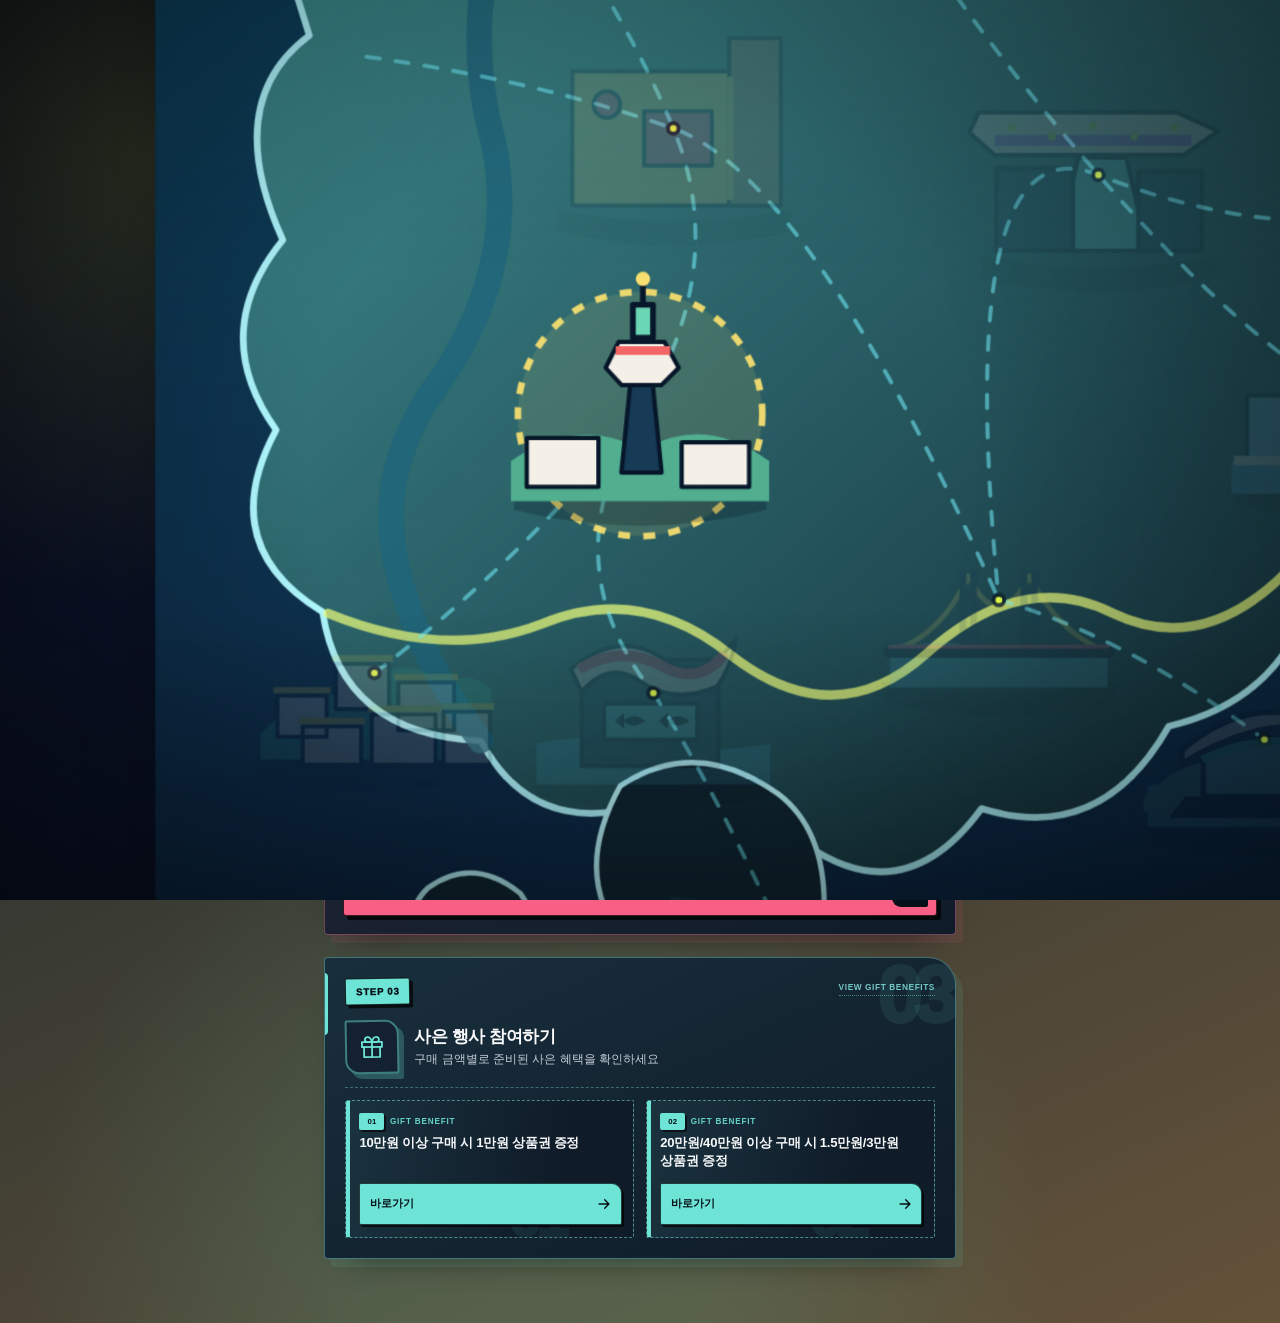
==== commit 5a436ce3: "Add files via upload" ====
--- a/index.html
+++ b/index.html
@@ -31,11 +31,19 @@
                 navigator.deviceMemory && navigator.deviceMemory <= 4
                 && navigator.hardwareConcurrency && navigator.hardwareConcurrency <= 4
             );
+            const balancedDevice = Boolean(
+                (window.devicePixelRatio >= 2 && window.matchMedia('(max-width: 820px)').matches)
+                || (navigator.deviceMemory && navigator.deviceMemory <= 6)
+                || (navigator.hardwareConcurrency && navigator.hardwareConcurrency <= 6)
+            );
 
-            document.documentElement.dataset.performance = forcedPerformance === 'lite'
-                || (!['full', 'lite'].includes(forcedPerformance) && (slowNetwork || lowEndDevice))
-                ? 'lite'
-                : 'full';
+            document.documentElement.dataset.performance = ['full', 'balanced', 'lite'].includes(forcedPerformance)
+                ? forcedPerformance
+                : slowNetwork || lowEndDevice
+                    ? 'lite'
+                    : balancedDevice
+                        ? 'balanced'
+                        : 'full';
 
             // CSS와 JavaScript를 내려받는 동안 CMS 데이터 요청을 먼저 시작합니다.
             window.__eventDataPromise = fetch('data.json', {
--- a/style.css
+++ b/style.css
@@ -176,6 +176,42 @@
     --place-surface: #11172B;
 }
 
+html[data-scene-theme="haeundae"] {
+    --place-top: #2049A4;
+    --place-bottom: #24B8CE;
+    --place-accent: #FFE15A;
+    --place-accent-two: #5CE7F2;
+    --place-accent-three: #FF668F;
+    --place-surface: #0B2449;
+}
+
+html[data-scene-theme="lotteBusan"] {
+    --place-top: #6D351F;
+    --place-bottom: #C79648;
+    --place-accent: #F7D872;
+    --place-accent-two: #E9B85B;
+    --place-accent-three: #EF4F67;
+    --place-surface: #2C1715;
+}
+
+html[data-scene-theme="busanTower"] {
+    --place-top: #17483E;
+    --place-bottom: #D89B3B;
+    --place-accent: #F5DE74;
+    --place-accent-two: #64D7AF;
+    --place-accent-three: #F26363;
+    --place-surface: #102A25;
+}
+
+html[data-scene-theme="cinemaCenter"] {
+    --place-top: #25195E;
+    --place-bottom: #7C3EAA;
+    --place-accent: #E5FF51;
+    --place-accent-two: #61E5F0;
+    --place-accent-three: #FF5CAE;
+    --place-surface: #181438;
+}
+
 html[data-scene-theme] {
     --page-top: color-mix(in srgb, var(--time-page-top) 58%, var(--place-top));
     --page-bottom: color-mix(in srgb, var(--time-page-bottom) 58%, var(--place-bottom));
@@ -437,6 +473,396 @@
 }
 
 /* ========================================================================== 
+   Responsive Busan map intro
+   ========================================================================== */
+
+.busan-map-intro {
+    --map-sea-top: color-mix(in srgb, var(--time-page-top) 58%, #149DC0);
+    --map-sea-bottom: color-mix(in srgb, var(--time-page-bottom) 72%, #062B55);
+    --map-land-top: color-mix(in srgb, var(--time-accent-two) 38%, #235F5A);
+    --map-land-bottom: color-mix(in srgb, var(--time-page-bottom) 56%, #13372F);
+    --map-cloud: color-mix(in srgb, #FFFFFF 78%, var(--time-accent-two));
+    clip-path: none;
+    background:
+        radial-gradient(circle at 50% 46%, color-mix(in srgb, var(--time-accent-two) 19%, transparent), transparent 38%),
+        radial-gradient(circle at 12% 18%, color-mix(in srgb, var(--time-accent) 17%, transparent), transparent 33%),
+        linear-gradient(155deg, var(--time-page-top), var(--time-page-bottom));
+    will-change: opacity;
+}
+
+.busan-map-intro::before {
+    z-index: 2;
+    opacity: 0.42;
+    background:
+        linear-gradient(90deg, rgba(255, 255, 255, 0.035) 1px, transparent 1px),
+        linear-gradient(rgba(255, 255, 255, 0.035) 1px, transparent 1px);
+    background-size: 46px 46px;
+    mask-image: radial-gradient(circle at center, black, transparent 82%);
+    -webkit-mask-image: radial-gradient(circle at center, black, transparent 82%);
+}
+
+.busan-map-intro::after {
+    z-index: 3;
+    background:
+        radial-gradient(circle at center, transparent 43%, rgba(0, 0, 0, 0.34) 100%),
+        linear-gradient(to bottom, rgba(0, 0, 0, 0.08), transparent 30%, transparent 68%, rgba(0, 0, 0, 0.34));
+}
+
+.busan-map-stage {
+    position: absolute;
+    inset: 0;
+    z-index: 1;
+    display: grid;
+    place-items: center;
+    overflow: hidden;
+    transition: opacity 0.3s ease;
+}
+
+.busan-map-world {
+    position: relative;
+    width: min(98vw, 74vh);
+    aspect-ratio: 4 / 5;
+    flex: 0 0 auto;
+    isolation: isolate;
+    contain: layout style;
+    border-radius: 4.8%;
+    box-shadow: 0 28px 48px rgba(0, 0, 0, 0.28);
+    backface-visibility: hidden;
+    will-change: transform, opacity;
+    animation: mapWorldReveal 0.9s cubic-bezier(0.22, 1, 0.36, 1) both;
+}
+
+.busan-map-svg {
+    display: block;
+    width: 100%;
+    height: 100%;
+    overflow: visible;
+    filter: none;
+}
+
+.map-mainland {
+    stroke: color-mix(in srgb, var(--time-accent-two) 58%, #FFFFFF);
+    stroke-width: 5;
+    stroke-linejoin: round;
+}
+
+.map-coast-highlight {
+    fill: none;
+    stroke: color-mix(in srgb, var(--time-accent) 72%, #FFFFFF);
+    stroke-width: 7;
+    stroke-linecap: round;
+    opacity: 0.72;
+}
+
+.map-river {
+    fill: none;
+    stroke: color-mix(in srgb, var(--map-sea-top) 82%, var(--time-accent-two));
+    stroke-width: 19;
+    stroke-linecap: round;
+    opacity: 0.82;
+}
+
+.map-islands {
+    fill: var(--map-land-bottom);
+    stroke: color-mix(in srgb, var(--time-accent-two) 50%, #FFFFFF);
+    stroke-width: 4;
+}
+
+.map-district-lines {
+    stroke: color-mix(in srgb, var(--time-accent-two) 55%, transparent);
+    stroke-width: 3;
+    stroke-linecap: round;
+    stroke-dasharray: 10 12;
+    animation: mapRouteFlow 13s linear infinite;
+}
+
+.map-route-dots {
+    fill: var(--time-accent);
+    stroke: var(--map-land-bottom);
+    stroke-width: 3;
+}
+
+.map-wave-lines {
+    stroke: color-mix(in srgb, var(--time-accent-two) 62%, #FFFFFF);
+    stroke-width: 4;
+    stroke-linecap: round;
+    stroke-dasharray: 34 18;
+    opacity: 0.44;
+    animation: mapWaveDrift 10s linear infinite;
+}
+
+.map-clouds {
+    opacity: 0.72;
+    animation: mapCloudDrift 11s ease-in-out infinite alternate;
+}
+
+.map-time-layer {
+    opacity: 0;
+}
+
+html[data-time-theme="morning"] .map-morning-layer,
+html[data-time-theme="day"] .map-day-layer,
+html[data-time-theme="sunset"] .map-sunset-layer,
+html[data-time-theme="night"] .map-night-layer {
+    opacity: 1;
+}
+
+.map-morning-layer circle {
+    fill: var(--time-accent);
+    opacity: 0.76;
+}
+
+.map-morning-layer path {
+    fill: none;
+    stroke: var(--map-cloud);
+    stroke-width: 22;
+    stroke-linecap: round;
+    opacity: 0.34;
+}
+
+.map-day-layer circle {
+    fill: var(--time-accent);
+}
+
+.map-day-layer path {
+    fill: none;
+    stroke: var(--time-accent);
+    stroke-width: 8;
+    stroke-linecap: round;
+}
+
+.map-sunset-layer circle {
+    fill: var(--time-accent);
+    opacity: 0.82;
+}
+
+.map-sunset-layer path {
+    fill: var(--time-accent);
+    opacity: 0.12;
+}
+
+.map-night-layer path {
+    fill: color-mix(in srgb, var(--time-accent) 80%, #FFFFFF);
+}
+
+.map-night-layer circle {
+    fill: var(--time-accent-two);
+}
+
+.map-landmark {
+    --map-paper: #F4F0E8;
+    --map-ink: #07172A;
+    --map-structure: #173A57;
+    --map-glass: #72D8E6;
+    --map-pop: #FF5C86;
+    --map-light: #F3E85D;
+    color: var(--map-pop);
+    transition: opacity 0.52s ease;
+}
+
+.map-landmark[data-map-scene="gamcheon"] {
+    --map-pop: #FF5579;
+    --map-light: #FFE44F;
+    --map-glass: #35D6BB;
+}
+
+.map-landmark[data-map-scene="nurimaru"] {
+    --map-pop: #45CDB6;
+    --map-light: #F5D66F;
+    --map-glass: #72C9CE;
+}
+
+.map-landmark[data-map-scene="huinnyeoul"] {
+    --map-pop: #55E0D2;
+    --map-light: #FF6680;
+    --map-glass: #49C9E1;
+}
+
+.map-landmark[data-map-scene="jagalchi"] {
+    --map-pop: #FF4E75;
+    --map-light: #DFFF49;
+    --map-glass: #67CDE3;
+}
+
+.map-landmark[data-map-scene="haeundae"] {
+    --map-pop: #68E3F0;
+    --map-light: #FFE15C;
+    --map-glass: #78B8E8;
+}
+
+.map-landmark[data-map-scene="lotteBusan"] {
+    --map-pop: #EE5368;
+    --map-light: #EFCB62;
+    --map-glass: #A78063;
+    --map-paper: #F0C96A;
+}
+
+.map-landmark[data-map-scene="busanTower"] {
+    --map-pop: #F46666;
+    --map-light: #F7DF70;
+    --map-glass: #6BD6B4;
+}
+
+.map-landmark[data-map-scene="cinemaCenter"] {
+    --map-pop: #BA69EC;
+    --map-light: #E7FF50;
+    --map-glass: #6FE5ED;
+}
+
+.map-landmark-motion {
+    transform-box: fill-box;
+    transform-origin: center bottom;
+    animation: mapLandmarkFloat 4.6s ease-in-out infinite;
+    animation-delay: calc(var(--map-order) * -0.31s);
+}
+
+.map-landmark-shadow {
+    fill: rgba(1, 10, 22, 0.22);
+    stroke: none;
+}
+
+.map-water {
+    fill: color-mix(in srgb, var(--map-glass) 67%, #086CB1);
+    stroke: none;
+}
+
+.map-hill {
+    fill: color-mix(in srgb, var(--map-glass) 58%, #2D795E);
+    stroke: none;
+}
+
+.map-houses path:nth-child(3n + 1) {
+    fill: var(--map-paper);
+}
+
+.map-houses path:nth-child(3n + 2) {
+    fill: var(--map-pop);
+}
+
+.map-houses path:nth-child(3n) {
+    fill: var(--map-glass);
+}
+
+.map-focus-ring {
+    fill: color-mix(in srgb, var(--map-light) 13%, transparent);
+    stroke: var(--map-light);
+    stroke-width: 5;
+    stroke-dasharray: 9 10;
+    opacity: 0;
+    transform-box: fill-box;
+    transform-origin: center;
+}
+
+.map-landmark.is-selected .map-focus-ring {
+    opacity: 0.94;
+    animation: mapFocusPulse 1.8s ease-in-out infinite;
+}
+
+.busan-map-intro.is-focusing .map-landmark:not(.is-selected) {
+    opacity: 0.14;
+}
+
+.busan-map-intro.is-focusing .map-landmark-motion,
+.busan-map-intro.is-focusing .map-focus-ring,
+.busan-map-intro.is-focusing .map-district-lines,
+.busan-map-intro.is-focusing .map-wave-lines,
+.busan-map-intro.is-focusing .map-clouds {
+    animation: none !important;
+}
+
+.map-intro-grain {
+    position: absolute;
+    inset: 0;
+    z-index: 6;
+    pointer-events: none;
+    opacity: 0.15;
+    background-image: radial-gradient(circle, rgba(255, 255, 255, 0.42) 0 0.7px, transparent 0.9px);
+    background-size: 5px 5px;
+    mix-blend-mode: soft-light;
+    transition: opacity 0.25s ease;
+}
+
+.busan-map-intro.is-focusing .map-intro-grain {
+    opacity: 0.055;
+    mix-blend-mode: normal;
+}
+
+@keyframes mapWorldReveal {
+    from { opacity: 0; transform: scale(0.94); }
+    to { opacity: 1; transform: scale(1); }
+}
+
+@keyframes mapLandmarkFloat {
+    0%, 100% { transform: translate3d(0, 0, 0); }
+    50% { transform: translate3d(0, -7px, 0); }
+}
+
+@keyframes mapFocusPulse {
+    0%, 100% { transform: scale(0.9) rotate(0deg); opacity: 0.56; }
+    50% { transform: scale(1.08) rotate(8deg); opacity: 1; }
+}
+
+@keyframes mapRouteFlow {
+    to { stroke-dashoffset: -88; }
+}
+
+@keyframes mapWaveDrift {
+    to { stroke-dashoffset: -104; }
+}
+
+@keyframes mapCloudDrift {
+    from { transform: translate3d(-14px, 0, 0); }
+    to { transform: translate3d(20px, 4px, 0); }
+}
+
+@media (min-aspect-ratio: 4 / 3) {
+    .busan-map-world {
+        width: min(68vw, 72vh);
+    }
+
+    .busan-map-intro::before {
+        background-size: 58px 58px;
+    }
+}
+
+@media (max-aspect-ratio: 3 / 4) {
+    .busan-map-world {
+        width: min(100vw, 76vh);
+    }
+
+    .busan-map-intro::after {
+        background: radial-gradient(circle at 50% 45%, transparent 36%, rgba(0, 0, 0, 0.38) 100%);
+    }
+}
+
+html[data-performance="lite"] .busan-map-svg {
+    filter: none;
+}
+
+html[data-performance="balanced"] .map-intro-grain {
+    opacity: 0.09;
+    mix-blend-mode: normal;
+}
+
+html[data-performance="balanced"] .busan-map-world,
+html[data-performance="lite"] .busan-map-world {
+    box-shadow: 0 22px 38px rgba(0, 0, 0, 0.22);
+}
+
+html[data-performance="lite"] .map-landmark-motion,
+html[data-performance="lite"] .map-district-lines,
+html[data-performance="lite"] .map-wave-lines,
+html[data-performance="lite"] .map-clouds,
+html[data-performance="lite"] .map-focus-ring {
+    animation: none !important;
+}
+
+html[data-performance="lite"] .map-clouds,
+html[data-performance="lite"] .map-intro-grain {
+    display: none;
+}
+
+/* ========================================================================== 
    Hero / toolbar
    ========================================================================== */
 
@@ -535,7 +961,7 @@
     overflow: hidden;
     margin-bottom: 1.05rem;
     border: 1px solid var(--line-strong);
-    border-radius: 23px 23px 16px 16px;
+    border-radius: 20px;
     background: #07101F;
     box-shadow:
         0 18px 34px -22px rgba(0, 0, 0, 0.95),
@@ -798,6 +1224,50 @@
     animation: harborGulls 8.2s ease-in-out infinite alternate;
 }
 
+.beach-parasols {
+    transform-box: fill-box;
+    transform-origin: center bottom;
+    animation: parasolSway 6.4s ease-in-out infinite alternate;
+}
+
+.haeundae-yacht {
+    transform-box: fill-box;
+    transform-origin: center bottom;
+    animation: boatBob 4.8s ease-in-out infinite alternate;
+}
+
+.lotte-screen-scan {
+    animation: billboardScan 7.2s ease-in-out infinite;
+}
+
+.lotte-facade-glint {
+    animation: facadeGlint 9.5s ease-in-out infinite;
+}
+
+.seomyeon-traffic {
+    animation: cityTraffic 5.8s ease-in-out infinite alternate;
+}
+
+.busan-tower-beacon {
+    animation: towerBeacon 3.8s ease-in-out infinite;
+}
+
+.park-trees {
+    transform-box: fill-box;
+    transform-origin: center bottom;
+    animation: parkBreeze 7.6s ease-in-out infinite alternate;
+}
+
+.cinema-roof-leds {
+    animation: cinemaLedWave 4.6s ease-in-out infinite alternate;
+}
+
+.cinema-projector {
+    transform-box: fill-box;
+    transform-origin: center top;
+    animation: projectorBreath 6.8s ease-in-out infinite alternate;
+}
+
 .huinnyeoul-boat,
 .jagalchi-boat {
     animation: boatBob 4.2s ease-in-out infinite alternate;
@@ -911,6 +1381,48 @@
 @keyframes marketSign {
     0%, 62%, 100% { transform: scale(1); opacity: 0.78; }
     72%, 86% { transform: scale(1.035); opacity: 1; }
+}
+
+@keyframes parasolSway {
+    from { transform: rotate(-0.8deg); }
+    to { transform: rotate(0.9deg); }
+}
+
+@keyframes billboardScan {
+    0%, 12% { transform: translateX(0); opacity: 0.5; }
+    48%, 68% { transform: translateX(40px); opacity: 0.82; }
+    100% { transform: translateX(0); opacity: 0.5; }
+}
+
+@keyframes facadeGlint {
+    0%, 18% { transform: translateX(-32px); opacity: 0; }
+    42%, 57% { opacity: 0.18; }
+    82%, 100% { transform: translateX(58px); opacity: 0; }
+}
+
+@keyframes cityTraffic {
+    from { transform: translateX(-7px); }
+    to { transform: translateX(8px); }
+}
+
+@keyframes towerBeacon {
+    0%, 58%, 100% { opacity: 0.48; transform: scale(0.9); }
+    68%, 84% { opacity: 1; transform: scale(1.28); }
+}
+
+@keyframes parkBreeze {
+    from { transform: skewX(-0.6deg); }
+    to { transform: skewX(0.7deg); }
+}
+
+@keyframes cinemaLedWave {
+    from { opacity: 0.42; transform: translateX(-2px); }
+    to { opacity: 1; transform: translateX(2px); }
+}
+
+@keyframes projectorBreath {
+    from { transform: scaleX(0.88); opacity: 0.04; }
+    to { transform: scaleX(1.04); opacity: 0.16; }
 }
 
 @keyframes morningMist {
@@ -1737,6 +2249,9 @@
 .hero-cover {
     position: relative;
     isolation: isolate;
+    overflow: hidden;
+    border-radius: 22px;
+    background: #07101F;
 }
 
 .hero-cover::after {
@@ -1745,6 +2260,7 @@
     inset: 0;
     z-index: 1;
     pointer-events: none;
+    border-radius: inherit;
     background: linear-gradient(to bottom, rgba(3, 8, 22, 0.42), transparent 34%, transparent 70%, rgba(3, 8, 22, 0.18));
 }
 
@@ -1752,7 +2268,7 @@
     height: clamp(220px, 58vw, 292px);
     margin: 0;
     border: 0;
-    border-radius: 0 0 42px 0;
+    border-radius: inherit;
     box-shadow: 0 26px 55px -34px rgba(0, 0, 0, 0.92);
 }
 
@@ -1763,7 +2279,7 @@
 
 .hero-cover .hero-sticker {
     right: 0.85rem;
-    bottom: 1.05rem;
+    bottom: 2.75rem;
 }
 
 .hero-toolbar {
@@ -2029,6 +2545,14 @@
         height: 215px;
     }
 
+    .hero-cover {
+        border-radius: 18px;
+    }
+
+    .hero-cover .hero-sticker {
+        bottom: 2.45rem;
+    }
+
     .hero-toolbar {
         inset-inline: 0.65rem;
     }
@@ -2070,9 +2594,17 @@
         max-width: 680px;
     }
 
+    .hero-cover {
+        border-radius: 28px;
+    }
+
     .hero-cover .bridge-illustration-card {
         height: 336px;
-        border-radius: 28px 28px 54px 0;
+        border-radius: inherit;
+    }
+
+    .hero-cover .hero-sticker {
+        bottom: 3.35rem;
     }
 
     .hero-toolbar {
@@ -2162,7 +2694,11 @@
 html[data-performance="lite"] .night-firework,
 html[data-performance="lite"] .gamcheon-lookout,
 html[data-performance="lite"] .nurimaru-distant-lights,
-html[data-performance="lite"] .jagalchi-harbor-gulls {
+html[data-performance="lite"] .jagalchi-harbor-gulls,
+html[data-performance="lite"] .beach-parasols,
+html[data-performance="lite"] .lotte-facade-glint,
+html[data-performance="lite"] .park-trees,
+html[data-performance="lite"] .cinema-projector {
     animation: none;
 }
 
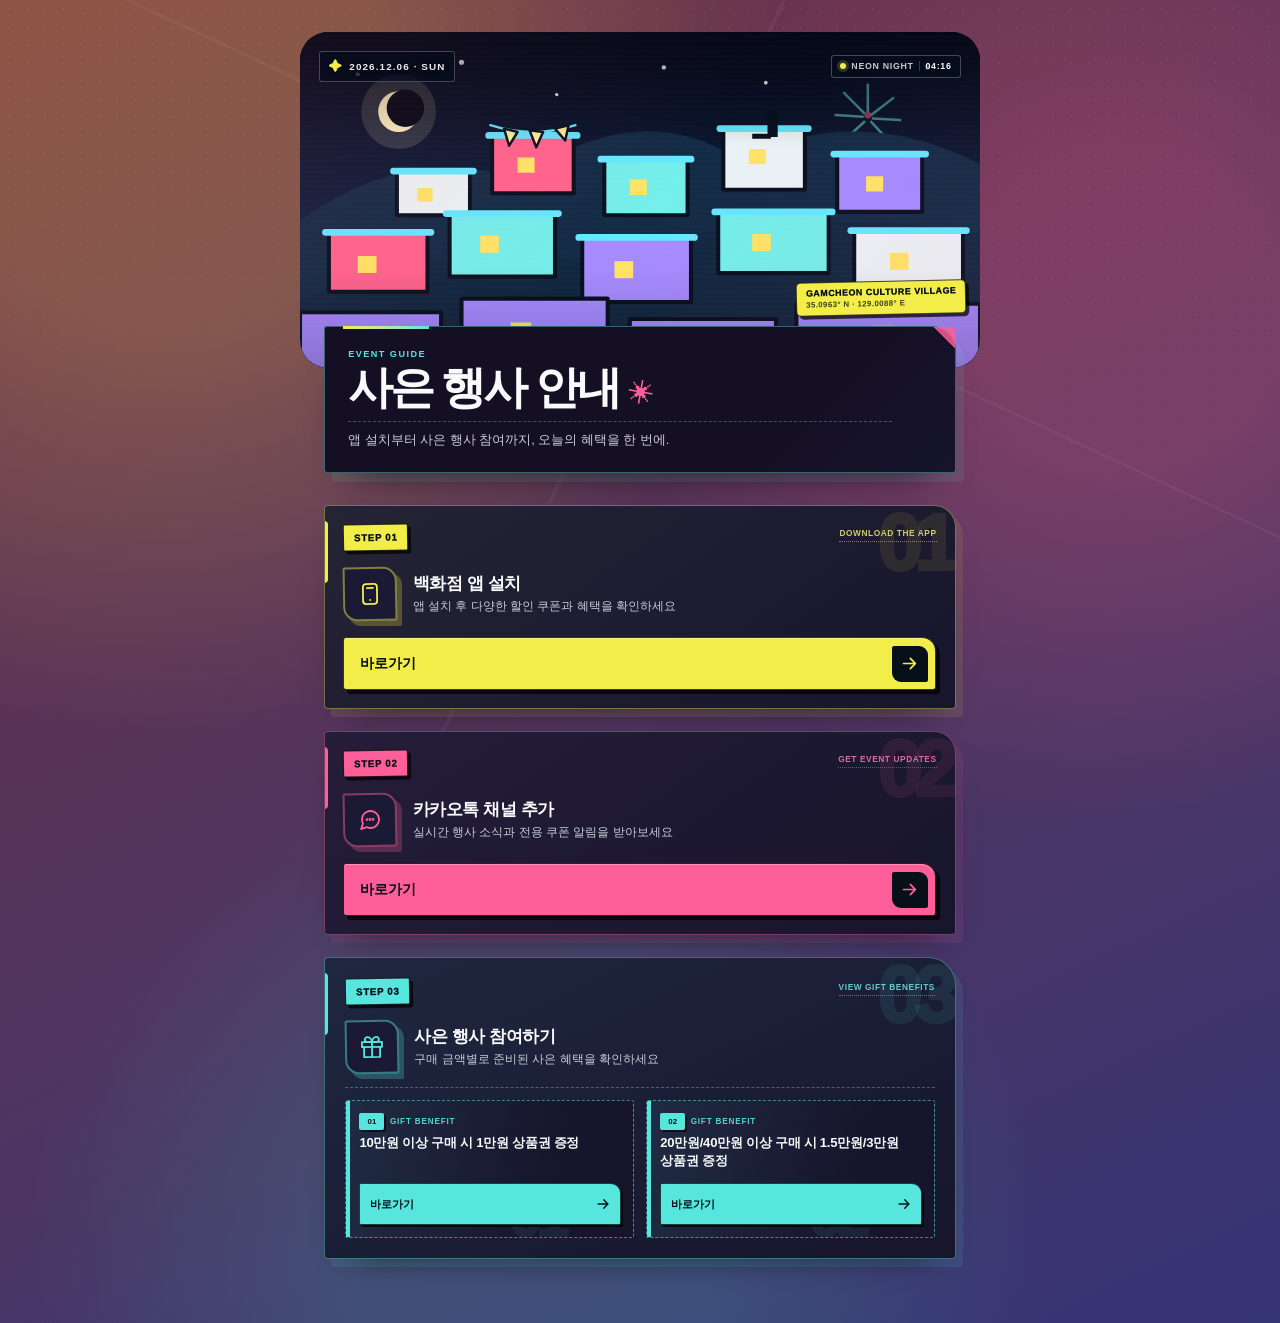
==== commit 1ab291be: "Add files via upload" ====
--- a/index.html
+++ b/index.html
@@ -54,9 +54,9 @@
     </script>
     <link rel="stylesheet" href="style.css">
 </head>
-<body>
-    <div class="app-container">
-        <!-- 부산 광안대교 및 오션 나이트 일러스트 헤더 -->
+<body class="is-intro">
+    <div class="app-container is-intro">
+        <!-- 부산 랜드마크 일러스트 헤더 -->
         <header class="header" id="header-container">
             <div class="header-skeleton">
                 <div class="skeleton-shimmer"></div>
--- a/style.css
+++ b/style.css
@@ -212,6 +212,51 @@
     --place-surface: #181438;
 }
 
+html[data-scene-theme="gadeokdo"] {
+    --place-top: #174B70;
+    --place-bottom: #D06152;
+    --place-accent: #FFF078;
+    --place-accent-two: #62DFE7;
+    --place-accent-three: #FF665F;
+    --place-surface: #10283A;
+}
+
+html[data-scene-theme="eulsukdo"] {
+    --place-top: #315E55;
+    --place-bottom: #B88A4B;
+    --place-accent: #F6E572;
+    --place-accent-two: #69D9B4;
+    --place-accent-three: #F28D69;
+    --place-surface: #152C29;
+}
+
+html[data-scene-theme="beomeosa"] {
+    --place-top: #492F49;
+    --place-bottom: #9D573C;
+    --place-accent: #F5CE63;
+    --place-accent-two: #65C99A;
+    --place-accent-three: #D9585E;
+    --place-surface: #271C27;
+}
+
+html[data-scene-theme="sajik"] {
+    --place-top: #173D82;
+    --place-bottom: #CE4162;
+    --place-accent: #FFE85A;
+    --place-accent-two: #5CE5EA;
+    --place-accent-three: #FF597F;
+    --place-surface: #101D3F;
+}
+
+html[data-scene-theme="ahopsan"] {
+    --place-top: #123D36;
+    --place-bottom: #6E8A46;
+    --place-accent: #E8F260;
+    --place-accent-two: #63D59A;
+    --place-accent-three: #F39A68;
+    --place-surface: #102923;
+}
+
 html[data-scene-theme] {
     --page-top: color-mix(in srgb, var(--time-page-top) 58%, var(--place-top));
     --page-bottom: color-mix(in srgb, var(--time-page-bottom) 58%, var(--place-bottom));
@@ -481,7 +526,6 @@
     --map-sea-bottom: color-mix(in srgb, var(--time-page-bottom) 72%, #062B55);
     --map-land-top: color-mix(in srgb, var(--time-accent-two) 38%, #235F5A);
     --map-land-bottom: color-mix(in srgb, var(--time-page-bottom) 56%, #13372F);
-    --map-cloud: color-mix(in srgb, #FFFFFF 78%, var(--time-accent-two));
     clip-path: none;
     background:
         radial-gradient(circle at 50% 46%, color-mix(in srgb, var(--time-accent-two) 19%, transparent), transparent 38%),
@@ -526,6 +570,11 @@
     isolation: isolate;
     contain: layout style;
     border-radius: 4.8%;
+    overflow: hidden;
+    border: 1px solid color-mix(in srgb, var(--time-accent-two) 24%, transparent);
+    background:
+        radial-gradient(circle at 52% 44%, color-mix(in srgb, var(--time-accent-two) 12%, transparent), transparent 42%),
+        linear-gradient(160deg, var(--map-sea-top), var(--map-sea-bottom));
     box-shadow: 0 28px 48px rgba(0, 0, 0, 0.28);
     backface-visibility: hidden;
     will-change: transform, opacity;
@@ -540,113 +589,49 @@
     filter: none;
 }
 
-.map-mainland {
-    stroke: color-mix(in srgb, var(--time-accent-two) 58%, #FFFFFF);
-    stroke-width: 5;
+.map-district-geometry {
+    stroke: url(#mapLandGradient);
+    stroke-width: 3;
     stroke-linejoin: round;
-}
-
-.map-coast-highlight {
+    filter:
+        drop-shadow(0 0 1px color-mix(in srgb, var(--time-accent-two) 84%, #FFFFFF))
+        drop-shadow(0 0 5px color-mix(in srgb, var(--time-accent-two) 54%, transparent))
+        drop-shadow(0 12px 18px rgba(0, 9, 24, 0.24));
+}
+
+.map-district-geometry path {
+    shape-rendering: geometricPrecision;
+}
+
+.map-location-guide {
     fill: none;
-    stroke: color-mix(in srgb, var(--time-accent) 72%, #FFFFFF);
-    stroke-width: 7;
+    stroke: color-mix(in srgb, var(--time-accent-two) 84%, #FFFFFF);
+    stroke-width: 2.8;
     stroke-linecap: round;
-    opacity: 0.72;
-}
-
-.map-river {
-    fill: none;
-    stroke: color-mix(in srgb, var(--map-sea-top) 82%, var(--time-accent-two));
-    stroke-width: 19;
-    stroke-linecap: round;
-    opacity: 0.82;
-}
-
-.map-islands {
-    fill: var(--map-land-bottom);
-    stroke: color-mix(in srgb, var(--time-accent-two) 50%, #FFFFFF);
+    stroke-dasharray: 5 7;
+    opacity: 0.74;
+    transition: opacity 0.45s ease;
+}
+
+.map-location-guide circle {
+    fill: var(--time-accent);
+    stroke: color-mix(in srgb, var(--map-land-bottom) 80%, #001323);
+    stroke-width: 2.5;
+}
+
+.map-location-guide .map-location-pin-core {
+    fill: #FFFFFF;
+    stroke: none;
+}
+
+.map-location-guide.is-selected {
+    stroke: var(--time-accent);
     stroke-width: 4;
-}
-
-.map-district-lines {
-    stroke: color-mix(in srgb, var(--time-accent-two) 55%, transparent);
-    stroke-width: 3;
-    stroke-linecap: round;
-    stroke-dasharray: 10 12;
-    animation: mapRouteFlow 13s linear infinite;
-}
-
-.map-route-dots {
-    fill: var(--time-accent);
-    stroke: var(--map-land-bottom);
-    stroke-width: 3;
-}
-
-.map-wave-lines {
-    stroke: color-mix(in srgb, var(--time-accent-two) 62%, #FFFFFF);
-    stroke-width: 4;
-    stroke-linecap: round;
-    stroke-dasharray: 34 18;
-    opacity: 0.44;
-    animation: mapWaveDrift 10s linear infinite;
-}
-
-.map-clouds {
-    opacity: 0.72;
-    animation: mapCloudDrift 11s ease-in-out infinite alternate;
-}
-
-.map-time-layer {
-    opacity: 0;
-}
-
-html[data-time-theme="morning"] .map-morning-layer,
-html[data-time-theme="day"] .map-day-layer,
-html[data-time-theme="sunset"] .map-sunset-layer,
-html[data-time-theme="night"] .map-night-layer {
     opacity: 1;
 }
 
-.map-morning-layer circle {
-    fill: var(--time-accent);
-    opacity: 0.76;
-}
-
-.map-morning-layer path {
-    fill: none;
-    stroke: var(--map-cloud);
-    stroke-width: 22;
-    stroke-linecap: round;
-    opacity: 0.34;
-}
-
-.map-day-layer circle {
-    fill: var(--time-accent);
-}
-
-.map-day-layer path {
-    fill: none;
-    stroke: var(--time-accent);
-    stroke-width: 8;
-    stroke-linecap: round;
-}
-
-.map-sunset-layer circle {
-    fill: var(--time-accent);
-    opacity: 0.82;
-}
-
-.map-sunset-layer path {
-    fill: var(--time-accent);
-    opacity: 0.12;
-}
-
-.map-night-layer path {
-    fill: color-mix(in srgb, var(--time-accent) 80%, #FFFFFF);
-}
-
-.map-night-layer circle {
-    fill: var(--time-accent-two);
+.map-location-guide.is-selected circle:first-of-type {
+    filter: drop-shadow(0 0 8px color-mix(in srgb, var(--time-accent) 76%, transparent));
 }
 
 .map-landmark {
@@ -709,6 +694,36 @@
     --map-glass: #6FE5ED;
 }
 
+.map-landmark[data-map-scene="gadeokdo"] {
+    --map-pop: #FF665F;
+    --map-light: #FFF078;
+    --map-glass: #62DFE7;
+}
+
+.map-landmark[data-map-scene="eulsukdo"] {
+    --map-pop: #E98C68;
+    --map-light: #F6E572;
+    --map-glass: #69D9B4;
+}
+
+.map-landmark[data-map-scene="beomeosa"] {
+    --map-pop: #D9585E;
+    --map-light: #F5CE63;
+    --map-glass: #65C99A;
+}
+
+.map-landmark[data-map-scene="sajik"] {
+    --map-pop: #FF597F;
+    --map-light: #FFE85A;
+    --map-glass: #5CE5EA;
+}
+
+.map-landmark[data-map-scene="ahopsan"] {
+    --map-pop: #F39A68;
+    --map-light: #E8F260;
+    --map-glass: #63D59A;
+}
+
 .map-landmark-motion {
     transform-box: fill-box;
     transform-origin: center bottom;
@@ -716,6 +731,20 @@
     animation-delay: calc(var(--map-order) * -0.31s);
 }
 
+.map-landmark-badge {
+    fill: color-mix(in srgb, var(--map-ink) 90%, var(--map-pop));
+    stroke: color-mix(in srgb, var(--map-light) 46%, #FFFFFF);
+    stroke-width: 2.5;
+    filter: drop-shadow(0 7px 0 rgba(0, 8, 20, 0.22));
+    transition: fill 0.35s ease, stroke 0.35s ease;
+}
+
+.map-landmark.is-selected .map-landmark-badge {
+    fill: color-mix(in srgb, var(--map-ink) 76%, var(--map-pop));
+    stroke: var(--map-light);
+    stroke-width: 4;
+}
+
 .map-landmark-shadow {
     fill: rgba(1, 10, 22, 0.22);
     stroke: none;
@@ -744,10 +773,9 @@
 }
 
 .map-focus-ring {
-    fill: color-mix(in srgb, var(--map-light) 13%, transparent);
+    fill: color-mix(in srgb, var(--map-light) 11%, transparent);
     stroke: var(--map-light);
-    stroke-width: 5;
-    stroke-dasharray: 9 10;
+    stroke-width: 4;
     opacity: 0;
     transform-box: fill-box;
     transform-origin: center;
@@ -762,12 +790,60 @@
     opacity: 0.14;
 }
 
+.busan-map-intro.is-focusing .map-location-guide:not(.is-selected) {
+    opacity: 0.08;
+}
+
 .busan-map-intro.is-focusing .map-landmark-motion,
-.busan-map-intro.is-focusing .map-focus-ring,
-.busan-map-intro.is-focusing .map-district-lines,
-.busan-map-intro.is-focusing .map-wave-lines,
-.busan-map-intro.is-focusing .map-clouds {
+.busan-map-intro.is-focusing .map-focus-ring {
     animation: none !important;
+}
+
+.busan-map-intro.is-focusing .map-district-geometry,
+.busan-map-intro.is-focusing .map-landmark-badge,
+.busan-map-intro.is-focusing .map-location-guide circle {
+    filter: none !important;
+}
+
+.map-selected-caption {
+    position: absolute;
+    top: max(1.2rem, env(safe-area-inset-top));
+    left: 50%;
+    z-index: 7;
+    display: grid;
+    gap: 0.28rem;
+    width: max-content;
+    max-width: calc(100vw - 2rem);
+    padding: 0.7rem 0.86rem 0.72rem;
+    border: 1px solid color-mix(in srgb, var(--time-accent-two) 46%, #FFFFFF);
+    border-radius: 10px;
+    color: #F8FBFF;
+    background: color-mix(in srgb, #07172A 88%, var(--time-accent));
+    box-shadow: 5px 5px 0 rgba(0, 8, 20, 0.42);
+    transform: translateX(-50%);
+    text-align: center;
+    pointer-events: none;
+    transition: opacity 0.28s ease, transform 0.34s ease;
+}
+
+.map-selected-caption strong {
+    font-size: clamp(0.68rem, 2vw, 0.84rem);
+    font-weight: 950;
+    line-height: 1.1;
+    letter-spacing: 0.075em;
+}
+
+.map-selected-caption span {
+    font-size: clamp(0.56rem, 1.55vw, 0.68rem);
+    font-weight: 780;
+    line-height: 1;
+    letter-spacing: 0.06em;
+    opacity: 0.72;
+}
+
+.busan-map-intro.is-focusing .map-selected-caption {
+    opacity: 0;
+    transform: translate(-50%, 10px);
 }
 
 .map-intro-grain {
@@ -802,22 +878,22 @@
     50% { transform: scale(1.08) rotate(8deg); opacity: 1; }
 }
 
-@keyframes mapRouteFlow {
-    to { stroke-dashoffset: -88; }
-}
-
-@keyframes mapWaveDrift {
-    to { stroke-dashoffset: -104; }
-}
-
-@keyframes mapCloudDrift {
-    from { transform: translate3d(-14px, 0, 0); }
-    to { transform: translate3d(20px, 4px, 0); }
-}
-
 @media (min-aspect-ratio: 4 / 3) {
     .busan-map-world {
-        width: min(68vw, 72vh);
+        width: min(96vw, 152.9vh);
+        aspect-ratio: 124 / 73;
+        border-radius: 32px;
+    }
+
+    .map-selected-caption {
+        top: max(3rem, env(safe-area-inset-top));
+        left: max(1.5rem, 7vw);
+        transform: none;
+        text-align: left;
+    }
+
+    .busan-map-intro.is-focusing .map-selected-caption {
+        transform: translateY(10px);
     }
 
     .busan-map-intro::before {
@@ -850,14 +926,10 @@
 }
 
 html[data-performance="lite"] .map-landmark-motion,
-html[data-performance="lite"] .map-district-lines,
-html[data-performance="lite"] .map-wave-lines,
-html[data-performance="lite"] .map-clouds,
 html[data-performance="lite"] .map-focus-ring {
     animation: none !important;
 }
 
-html[data-performance="lite"] .map-clouds,
 html[data-performance="lite"] .map-intro-grain {
     display: none;
 }
@@ -997,7 +1069,33 @@
     display: block;
 }
 
-/* Five Busan landmarks × four time palettes. The landmark is random per load. */
+/* Nine Busan landmarks × four time palettes. The landmark is random per load. */
+.scene-kitsch {
+    stroke-linecap: round;
+    stroke-linejoin: round;
+}
+
+.scene-kitsch .kitsch-main {
+    stroke: var(--scene-ink);
+    stroke-width: 2.4;
+    stroke-linecap: round;
+    stroke-linejoin: round;
+}
+
+.scene-kitsch .kitsch-detail {
+    fill: none;
+    stroke: var(--scene-line);
+    stroke-width: 1.45;
+    stroke-linecap: round;
+    stroke-linejoin: round;
+}
+
+.scene-kitsch .kitsch-shadow {
+    fill: var(--scene-ink);
+    opacity: 0.18;
+    stroke: none;
+}
+
 .busan-scene-svg {
     --scene-sky-top: #050816;
     --scene-sky-bottom: #16325E;
@@ -1268,6 +1366,79 @@
     animation: projectorBreath 6.8s ease-in-out infinite alternate;
 }
 
+.gadeokdo-beam {
+    transform-box: fill-box;
+    transform-origin: left center;
+    animation: lighthouseSweep 6.2s ease-in-out infinite alternate;
+}
+
+.gadeokdo-gulls {
+    animation: islandGulls 7.6s ease-in-out infinite alternate;
+}
+
+.eulsukdo-reeds {
+    transform-box: fill-box;
+    transform-origin: center bottom;
+    animation: reedSway 5.8s ease-in-out infinite alternate;
+}
+
+.eulsukdo-flock {
+    animation: birdFlock 10.5s ease-in-out infinite alternate;
+}
+
+.eulsukdo-ripples {
+    transform-box: fill-box;
+    transform-origin: center;
+    animation: wetlandRipple 7.8s ease-in-out infinite alternate;
+}
+
+.beomeosa-trees {
+    transform-box: fill-box;
+    transform-origin: center bottom;
+    animation: templeBreeze 7.4s ease-in-out infinite alternate;
+}
+
+.beomeosa-leaves {
+    animation: templeLeaves 8.8s ease-in-out infinite;
+}
+
+.sajik-scoreboard-glow {
+    animation: scoreboardPulse 3.4s steps(2, end) infinite;
+}
+
+.sajik-crowd {
+    transform-box: fill-box;
+    transform-origin: center bottom;
+    animation: crowdWave 2.8s ease-in-out infinite alternate;
+}
+
+.sajik-cheer-streamer {
+    animation: cheerRun 6.4s linear infinite;
+}
+
+.ahopsan-bamboo {
+    transform-box: fill-box;
+    transform-origin: center bottom;
+}
+
+.ahopsan-bamboo-left {
+    animation: bambooSwayLeft 7.2s ease-in-out infinite alternate;
+}
+
+.ahopsan-bamboo-right {
+    animation: bambooSwayRight 8.1s ease-in-out infinite alternate;
+}
+
+.ahopsan-light-shafts {
+    animation: forestLight 8.8s ease-in-out infinite alternate;
+}
+
+.ahopsan-walker {
+    transform-box: fill-box;
+    transform-origin: center bottom;
+    animation: forestWalker 6.8s ease-in-out infinite alternate;
+}
+
 .huinnyeoul-boat,
 .jagalchi-boat {
     animation: boatBob 4.2s ease-in-out infinite alternate;
@@ -1275,6 +1446,24 @@
 
 html[data-time-theme="night"] .bridge-traffic {
     animation: bridgeTraffic 5s linear infinite;
+}
+
+html[data-time-theme="morning"] .gadeokdo-beam,
+html[data-time-theme="day"] .gadeokdo-beam {
+    opacity: 0.07;
+}
+
+html[data-time-theme="sunset"] .gadeokdo-beam {
+    opacity: 0.28;
+}
+
+html[data-time-theme="night"] .gadeokdo-beam {
+    opacity: 0.68;
+    animation-duration: 4.8s;
+}
+
+html:not([data-time-theme="night"]) .ahopsan-fireflies {
+    opacity: 0.08;
 }
 
 html[data-time-theme="morning"] .bridge-led-flow {
@@ -1423,6 +1612,76 @@
 @keyframes projectorBreath {
     from { transform: scaleX(0.88); opacity: 0.04; }
     to { transform: scaleX(1.04); opacity: 0.16; }
+}
+
+@keyframes lighthouseSweep {
+    from { transform: scaleX(0.76) skewY(-2deg); opacity: 0.12; }
+    to { transform: scaleX(1.08) skewY(2deg); opacity: 0.72; }
+}
+
+@keyframes islandGulls {
+    from { transform: translate(-7px, 3px); opacity: 0.55; }
+    to { transform: translate(14px, -5px); opacity: 1; }
+}
+
+@keyframes reedSway {
+    from { transform: skewX(-1.2deg); }
+    to { transform: skewX(1.4deg); }
+}
+
+@keyframes birdFlock {
+    from { transform: translate(-10px, 5px); opacity: 0.54; }
+    to { transform: translate(21px, -8px); opacity: 0.98; }
+}
+
+@keyframes wetlandRipple {
+    from { transform: scaleX(0.91) translateX(-4px); opacity: 0.44; }
+    to { transform: scaleX(1.04) translateX(5px); opacity: 0.82; }
+}
+
+@keyframes templeBreeze {
+    from { transform: skewX(-0.55deg); }
+    to { transform: skewX(0.65deg); }
+}
+
+@keyframes templeLeaves {
+    0% { transform: translate(0, -8px) rotate(0); opacity: 0; }
+    18%, 72% { opacity: 0.88; }
+    100% { transform: translate(18px, 25px) rotate(75deg); opacity: 0; }
+}
+
+@keyframes scoreboardPulse {
+    0%, 58%, 100% { opacity: 0.58; }
+    65%, 86% { opacity: 1; }
+}
+
+@keyframes crowdWave {
+    from { transform: translateY(1px) scaleY(0.94); opacity: 0.62; }
+    to { transform: translateY(-3px) scaleY(1.06); opacity: 1; }
+}
+
+@keyframes cheerRun {
+    to { stroke-dashoffset: -68; }
+}
+
+@keyframes bambooSwayLeft {
+    from { transform: rotate(-0.45deg); }
+    to { transform: rotate(0.7deg); }
+}
+
+@keyframes bambooSwayRight {
+    from { transform: rotate(0.55deg); }
+    to { transform: rotate(-0.65deg); }
+}
+
+@keyframes forestLight {
+    from { transform: translateX(-7px) skewX(-2deg); opacity: 0.06; }
+    to { transform: translateX(9px) skewX(2deg); opacity: 0.2; }
+}
+
+@keyframes forestWalker {
+    from { transform: translateY(1px) rotate(-0.5deg); }
+    to { transform: translateY(-4px) rotate(0.6deg); }
 }
 
 @keyframes morningMist {
@@ -1516,6 +1775,38 @@
 
 .hero-sticker strong {
     font-weight: 950;
+}
+
+.scene-location-stamp {
+    display: grid;
+    align-items: initial;
+    gap: 0.14rem;
+    inline-size: max-content;
+    max-inline-size: calc(100% - 1.5rem);
+    min-inline-size: 9.75rem;
+    padding: 0.38rem 0.56rem 0.4rem;
+    text-align: left;
+    transform: rotate(-1.25deg);
+}
+
+.scene-location-stamp strong,
+.scene-location-stamp span {
+    display: block;
+    white-space: nowrap;
+}
+
+.scene-location-stamp strong {
+    font-size: clamp(0.43rem, 1.65vw, 0.55rem);
+    line-height: 1.05;
+    letter-spacing: 0.065em;
+}
+
+.scene-location-stamp span {
+    font-size: clamp(0.4rem, 1.48vw, 0.49rem);
+    font-weight: 800;
+    line-height: 1;
+    letter-spacing: 0.055em;
+    opacity: 0.78;
 }
 
 /* Six lightweight, transform/opacity-only decorative animations. */
@@ -2237,6 +2528,27 @@
     box-shadow: none;
 }
 
+.app-container.is-intro .header-skeleton {
+    display: none !important;
+    opacity: 0 !important;
+    visibility: hidden !important;
+}
+
+body.is-intro .app-container {
+    opacity: 0;
+    pointer-events: none;
+}
+
+body.is-intro .app-container * {
+    animation-play-state: paused !important;
+}
+
+.app-container.is-ready {
+    opacity: 1;
+    pointer-events: auto;
+    transition: opacity 0.25s ease-out;
+}
+
 .app-container::before,
 .app-container::after {
     display: none;
@@ -2487,6 +2799,14 @@
     box-shadow:
         4px 4px 0 rgba(0, 0, 0, 0.72),
         inset 0 1px 0 rgba(255, 255, 255, 0.3);
+    will-change: transform;
+    transform: translate3d(0, 0, 0);
+    transition: transform 0.12s cubic-bezier(0.16, 1, 0.3, 1), box-shadow 0.12s ease;
+}
+
+.btn-action:active {
+    transform: scale(0.965) translate3d(0, 2px, 0);
+    box-shadow: 1px 1px 0 rgba(0, 0, 0, 0.82) !important;
 }
 
 .btn-icon {
@@ -2524,6 +2844,14 @@
 
 .gift-offer-link {
     border-radius: 2px 10px 2px 2px;
+    will-change: transform;
+    transform: translate3d(0, 0, 0);
+    transition: transform 0.12s cubic-bezier(0.16, 1, 0.3, 1), box-shadow 0.12s ease;
+}
+
+.gift-offer-link:active {
+    transform: scale(0.965) translate3d(0, 2px, 0);
+    box-shadow: 1px 1px 0 rgba(0, 0, 0, 0.82) !important;
 }
 
 @media (hover: hover) and (pointer: fine) {
@@ -2698,7 +3026,12 @@
 html[data-performance="lite"] .beach-parasols,
 html[data-performance="lite"] .lotte-facade-glint,
 html[data-performance="lite"] .park-trees,
-html[data-performance="lite"] .cinema-projector {
+html[data-performance="lite"] .cinema-projector,
+html[data-performance="lite"] .eulsukdo-flock,
+html[data-performance="lite"] .beomeosa-leaves,
+html[data-performance="lite"] .sajik-crowd,
+html[data-performance="lite"] .ahopsan-light-shafts,
+html[data-performance="lite"] .ahopsan-walker {
     animation: none;
 }
 
@@ -2710,6 +3043,9 @@
 html[data-performance="lite"] .bridge-led-flow,
 html[data-performance="lite"] .gamcheon-cloud-shadow,
 html[data-performance="lite"] .nurimaru-glass-shimmer,
-html[data-performance="lite"] .coastal-route-line {
+html[data-performance="lite"] .coastal-route-line,
+html[data-performance="lite"] .gadeokdo-beam,
+html[data-performance="lite"] .eulsukdo-ripples,
+html[data-performance="lite"] .sajik-cheer-streamer {
     animation-duration: 14s;
 }
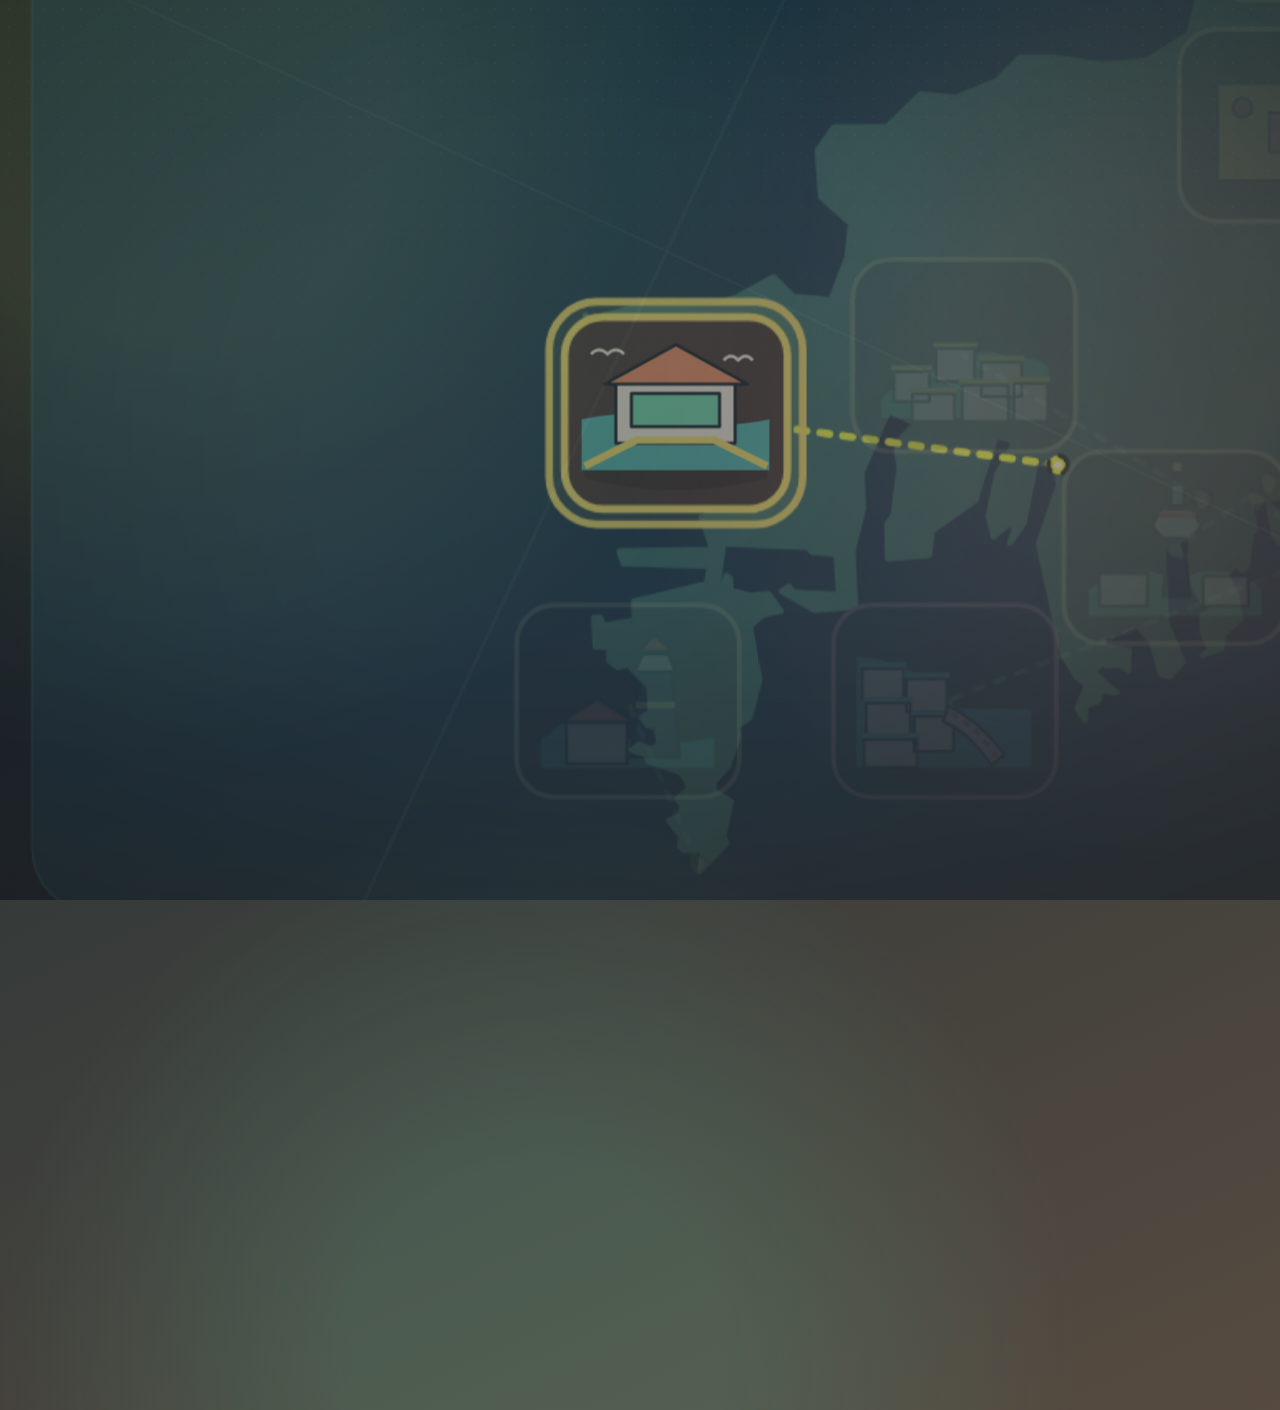
==== commit 05626ba8: "Add files via upload" ====
--- a/index.html
+++ b/index.html
@@ -1,74 +1,82 @@
-<!DOCTYPE html>
-<html lang="ko" data-time-theme="night">
-<head>
-    <meta charset="UTF-8">
-    <meta name="viewport" content="width=device-width, initial-scale=1.0">
-    <meta name="theme-color" content="#060B16">
-    <title>사은 행사 안내</title>
-    <link rel="icon" href="data:,">
-    <script>
-        (() => {
-            const themes = ['morning', 'day', 'sunset', 'night'];
-            const params = new URLSearchParams(location.search);
-            const forcedTheme = params.get('theme');
-            const hour = new Date().getHours();
-            const autoTheme = hour >= 5 && hour < 11
-                ? 'morning'
-                : hour >= 11 && hour < 17
-                    ? 'day'
-                    : hour >= 17 && hour < 20
-                        ? 'sunset'
-                        : 'night';
-
-            document.documentElement.dataset.timeTheme = themes.includes(forcedTheme)
-                ? forcedTheme
-                : autoTheme;
-
-            const connection = navigator.connection || navigator.mozConnection || navigator.webkitConnection;
-            const forcedPerformance = params.get('performance');
-            const slowNetwork = connection?.saveData || /(^|-)2g$/.test(connection?.effectiveType || '');
-            const lowEndDevice = Boolean(
-                navigator.deviceMemory && navigator.deviceMemory <= 4
-                && navigator.hardwareConcurrency && navigator.hardwareConcurrency <= 4
-            );
-            const balancedDevice = Boolean(
-                (window.devicePixelRatio >= 2 && window.matchMedia('(max-width: 820px)').matches)
-                || (navigator.deviceMemory && navigator.deviceMemory <= 6)
-                || (navigator.hardwareConcurrency && navigator.hardwareConcurrency <= 6)
-            );
-
-            document.documentElement.dataset.performance = ['full', 'balanced', 'lite'].includes(forcedPerformance)
-                ? forcedPerformance
-                : slowNetwork || lowEndDevice
-                    ? 'lite'
-                    : balancedDevice
-                        ? 'balanced'
-                        : 'full';
-
-            // CSS와 JavaScript를 내려받는 동안 CMS 데이터 요청을 먼저 시작합니다.
-            window.__eventDataPromise = fetch('data.json', {
-                cache: 'no-cache',
-                credentials: 'same-origin'
-            }).catch((error) => ({ __eventDataError: error }));
-        })();
-    </script>
-    <link rel="stylesheet" href="style.css">
-</head>
-<body class="is-intro">
-    <div class="app-container is-intro">
-        <!-- 부산 랜드마크 일러스트 헤더 -->
-        <header class="header" id="header-container">
-            <div class="header-skeleton">
-                <div class="skeleton-shimmer"></div>
-            </div>
-        </header>
-
-        <!-- 스텝 카드 영역 -->
-        <main class="step-list" id="step-container">
-            <!-- JS를 통해 동적 생성 -->
-        </main>
-    </div>
-
-    <script src="script.js" defer></script>
-</body>
-</html>
+<!DOCTYPE html>
+<html lang="ko" data-time-theme="night">
+<head>
+    <meta charset="UTF-8">
+    <meta name="viewport" content="width=device-width, initial-scale=1.0">
+    <meta name="theme-color" content="#060B16">
+    <title>사은 행사 안내</title>
+    <link rel="icon" href="data:,">
+    <script>
+        (() => {
+            const themes = ['morning', 'day', 'sunset', 'night'];
+            const params = new URLSearchParams(location.search);
+            const forcedTheme = params.get('theme');
+            const hour = new Date().getHours();
+            const autoTheme = hour >= 5 && hour < 11
+                ? 'morning'
+                : hour >= 11 && hour < 17
+                    ? 'day'
+                    : hour >= 17 && hour < 20
+                        ? 'sunset'
+                        : 'night';
+
+            document.documentElement.dataset.timeTheme = themes.includes(forcedTheme)
+                ? forcedTheme
+                : autoTheme;
+
+            const connection = navigator.connection || navigator.mozConnection || navigator.webkitConnection;
+            const forcedPerformance = params.get('performance');
+            const slowNetwork = connection?.saveData || /(^|-)2g$/.test(connection?.effectiveType || '');
+            const lowEndDevice = Boolean(
+                navigator.deviceMemory && navigator.deviceMemory <= 4
+                && navigator.hardwareConcurrency && navigator.hardwareConcurrency <= 4
+            );
+            const balancedDevice = Boolean(
+                (window.devicePixelRatio >= 2 && window.matchMedia('(max-width: 820px)').matches)
+                || (navigator.deviceMemory && navigator.deviceMemory <= 6)
+                || (navigator.hardwareConcurrency && navigator.hardwareConcurrency <= 6)
+            );
+
+            document.documentElement.dataset.performance = ['full', 'balanced', 'lite'].includes(forcedPerformance)
+                ? forcedPerformance
+                : slowNetwork || lowEndDevice
+                    ? 'lite'
+                    : balancedDevice
+                        ? 'balanced'
+                        : 'full';
+
+            // CSS와 JavaScript를 내려받는 동안 CMS 데이터 요청을 먼저 시작합니다.
+            window.__eventDataPromise = fetch('data.json', {
+                cache: 'no-cache',
+                credentials: 'same-origin'
+            }).catch((error) => ({ __eventDataError: error }));
+        })();
+    </script>
+    <link rel="stylesheet" href="style.css">
+</head>
+<body class="is-intro">
+    <div class="app-container is-intro">
+        <!-- 부산 랜드마크 일러스트 헤더 -->
+        <header class="header" id="header-container">
+            <div class="header-skeleton">
+                <div class="skeleton-shimmer"></div>
+            </div>
+        </header>
+
+        <!-- 스텝 카드 영역 -->
+        <main class="step-list" id="step-container">
+            <!-- JS를 통해 동적 생성 -->
+        </main>
+
+        <!-- 관리자 진입 푸터 -->
+        <footer style="text-align: center; padding: 2.5rem 0 1.2rem; opacity: 0.4; transition: opacity 0.2s ease;" onmouseenter="this.style.opacity='0.9'" onmouseleave="this.style.opacity='0.4'">
+            <a href="admin.html" style="color: var(--text-muted, #94A3B8); text-decoration: none; font-size: 0.75rem; display: inline-flex; align-items: center; gap: 0.35rem; padding: 0.3rem 0.6rem; border-radius: 4px; border: 1px dashed rgba(255, 255, 255, 0.15);">
+                <span>🔒</span>
+                <span>관리자 모드</span>
+            </a>
+        </footer>
+    </div>
+
+    <script src="script.js" defer></script>
+</body>
+</html>
--- a/style.css
+++ b/style.css
@@ -1,3051 +1,3162 @@
-/* ========================================================================== 
-   BUSAN SPECIAL GIFT CLUB
-   Luxury editorial base + playful coastal pop accents
-   ========================================================================== */
-
-:root {
-    color-scheme: dark;
-    --page-top: #07091A;
-    --page-bottom: #101D38;
-    --time-page-top: #07091A;
-    --time-page-bottom: #101D38;
-    --ambient-one: rgba(73, 228, 255, 0.18);
-    --ambient-two: rgba(255, 76, 174, 0.15);
-    --ambient-three: rgba(218, 255, 68, 0.10);
-    --pattern-dot: rgba(255, 255, 255, 0.12);
-    --pattern-line: rgba(255, 255, 255, 0.045);
-    --pattern-opacity: 0.44;
-
-    --surface: rgba(7, 10, 25, 0.97);
-    --surface-soft: rgba(15, 21, 42, 0.97);
-    --surface-elevated: rgba(20, 28, 54, 0.98);
-    --surface-border: rgba(124, 244, 255, 0.18);
-    --line-soft: rgba(255, 255, 255, 0.10);
-    --line-strong: rgba(255, 255, 255, 0.20);
-
-    --text-main: #F8FAFC;
-    --text-sub: #C6CDDB;
-    --text-muted: #8490A6;
-    --ink: #071018;
-
-    --accent: #E7FF4A;
-    --accent-two: #76F3FF;
-    --accent-three: #FF5BA7;
-    --time-accent: #E7FF4A;
-    --time-accent-two: #76F3FF;
-    --time-accent-three: #FF5BA7;
-    --hero-tint: rgba(75, 95, 255, 0.06);
-    --theme-glow: rgba(118, 243, 255, 0.16);
-}
-
-html[data-time-theme="morning"] {
-    color-scheme: light dark;
-    --page-top: #F7D7AC;
-    --page-bottom: #83C9D0;
-    --time-page-top: #F7D7AC;
-    --time-page-bottom: #83C9D0;
-    --ambient-one: rgba(255, 111, 135, 0.28);
-    --ambient-two: rgba(255, 233, 112, 0.26);
-    --ambient-three: rgba(53, 113, 232, 0.17);
-    --pattern-dot: rgba(39, 57, 92, 0.22);
-    --pattern-line: rgba(255, 255, 255, 0.15);
-    --pattern-opacity: 0.56;
-    --surface: rgba(12, 22, 42, 0.96);
-    --surface-soft: rgba(19, 32, 57, 0.98);
-    --surface-elevated: rgba(24, 39, 67, 0.98);
-    --surface-border: rgba(255, 218, 124, 0.26);
-    --accent: #FFD95C;
-    --accent-two: #70E5E1;
-    --accent-three: #FF7899;
-    --time-accent: #FFD95C;
-    --time-accent-two: #70E5E1;
-    --time-accent-three: #FF7899;
-    --hero-tint: rgba(255, 183, 89, 0.10);
-    --theme-glow: rgba(255, 213, 100, 0.16);
-}
-
-html[data-time-theme="day"] {
-    --page-top: #2677EB;
-    --page-bottom: #F4D27C;
-    --time-page-top: #2677EB;
-    --time-page-bottom: #F4D27C;
-    --ambient-one: rgba(109, 245, 212, 0.26);
-    --ambient-two: rgba(255, 230, 81, 0.28);
-    --ambient-three: rgba(255, 83, 145, 0.19);
-    --pattern-dot: rgba(255, 255, 255, 0.22);
-    --pattern-line: rgba(255, 255, 255, 0.13);
-    --pattern-opacity: 0.52;
-    --surface: rgba(7, 20, 43, 0.96);
-    --surface-soft: rgba(12, 31, 61, 0.98);
-    --surface-elevated: rgba(17, 40, 76, 0.98);
-    --surface-border: rgba(112, 245, 222, 0.27);
-    --accent: #FFE34F;
-    --accent-two: #72F3D4;
-    --accent-three: #FF6096;
-    --time-accent: #FFE34F;
-    --time-accent-two: #72F3D4;
-    --time-accent-three: #FF6096;
-    --hero-tint: rgba(35, 128, 255, 0.08);
-    --theme-glow: rgba(114, 243, 212, 0.16);
-}
-
-html[data-time-theme="sunset"] {
-    --page-top: #35123E;
-    --page-bottom: #E95F4C;
-    --time-page-top: #35123E;
-    --time-page-bottom: #E95F4C;
-    --ambient-one: rgba(255, 195, 73, 0.24);
-    --ambient-two: rgba(255, 83, 176, 0.28);
-    --ambient-three: rgba(100, 240, 225, 0.16);
-    --pattern-dot: rgba(255, 231, 194, 0.18);
-    --pattern-line: rgba(255, 255, 255, 0.07);
-    --pattern-opacity: 0.48;
-    --surface: rgba(28, 11, 37, 0.96);
-    --surface-soft: rgba(42, 17, 50, 0.98);
-    --surface-elevated: rgba(57, 22, 62, 0.98);
-    --surface-border: rgba(255, 203, 91, 0.27);
-    --accent: #FFD05B;
-    --accent-two: #6DE9E2;
-    --accent-three: #FF72BE;
-    --time-accent: #FFD05B;
-    --time-accent-two: #6DE9E2;
-    --time-accent-three: #FF72BE;
-    --hero-tint: rgba(255, 94, 101, 0.11);
-    --theme-glow: rgba(255, 114, 190, 0.17);
-}
-
-html[data-time-theme="night"] {
-    --page-top: #07091A;
-    --page-bottom: #101D38;
-    --time-page-top: #07091A;
-    --time-page-bottom: #101D38;
-    --ambient-one: rgba(73, 228, 255, 0.18);
-    --ambient-two: rgba(255, 76, 174, 0.15);
-    --ambient-three: rgba(218, 255, 68, 0.10);
-    --accent: #E7FF4A;
-    --accent-two: #76F3FF;
-    --accent-three: #FF5BA7;
-    --time-accent: #E7FF4A;
-    --time-accent-two: #76F3FF;
-    --time-accent-three: #FF5BA7;
-}
-
-/* Location identity. These colors are mixed with the active time palette below. */
-html[data-scene-theme="gwangan"] {
-    --place-top: #082B63;
-    --place-bottom: #12A8C8;
-    --place-accent: #DDFB49;
-    --place-accent-two: #63E9FF;
-    --place-accent-three: #FF5A9F;
-    --place-surface: #07182E;
-}
-
-html[data-scene-theme="gamcheon"] {
-    --place-top: #FF637D;
-    --place-bottom: #6652C9;
-    --place-accent: #FFDD4A;
-    --place-accent-two: #38DABE;
-    --place-accent-three: #FF628A;
-    --place-surface: #261530;
-}
-
-html[data-scene-theme="nurimaru"] {
-    --place-top: #236D63;
-    --place-bottom: #D8B76B;
-    --place-accent: #F6D875;
-    --place-accent-two: #5DD8C0;
-    --place-accent-three: #F29B7C;
-    --place-surface: #102823;
-}
-
-html[data-scene-theme="huinnyeoul"] {
-    --place-top: #176FCB;
-    --place-bottom: #35C9CF;
-    --place-accent: #FFF07B;
-    --place-accent-two: #65EAF2;
-    --place-accent-three: #FF637C;
-    --place-surface: #092442;
-}
-
-html[data-scene-theme="jagalchi"] {
-    --place-top: #071D3B;
-    --place-bottom: #CE385B;
-    --place-accent: #E7FF4A;
-    --place-accent-two: #5CE4EE;
-    --place-accent-three: #FF4F73;
-    --place-surface: #11172B;
-}
-
-html[data-scene-theme="haeundae"] {
-    --place-top: #2049A4;
-    --place-bottom: #24B8CE;
-    --place-accent: #FFE15A;
-    --place-accent-two: #5CE7F2;
-    --place-accent-three: #FF668F;
-    --place-surface: #0B2449;
-}
-
-html[data-scene-theme="lotteBusan"] {
-    --place-top: #6D351F;
-    --place-bottom: #C79648;
-    --place-accent: #F7D872;
-    --place-accent-two: #E9B85B;
-    --place-accent-three: #EF4F67;
-    --place-surface: #2C1715;
-}
-
-html[data-scene-theme="busanTower"] {
-    --place-top: #17483E;
-    --place-bottom: #D89B3B;
-    --place-accent: #F5DE74;
-    --place-accent-two: #64D7AF;
-    --place-accent-three: #F26363;
-    --place-surface: #102A25;
-}
-
-html[data-scene-theme="cinemaCenter"] {
-    --place-top: #25195E;
-    --place-bottom: #7C3EAA;
-    --place-accent: #E5FF51;
-    --place-accent-two: #61E5F0;
-    --place-accent-three: #FF5CAE;
-    --place-surface: #181438;
-}
-
-html[data-scene-theme="gadeokdo"] {
-    --place-top: #174B70;
-    --place-bottom: #D06152;
-    --place-accent: #FFF078;
-    --place-accent-two: #62DFE7;
-    --place-accent-three: #FF665F;
-    --place-surface: #10283A;
-}
-
-html[data-scene-theme="eulsukdo"] {
-    --place-top: #315E55;
-    --place-bottom: #B88A4B;
-    --place-accent: #F6E572;
-    --place-accent-two: #69D9B4;
-    --place-accent-three: #F28D69;
-    --place-surface: #152C29;
-}
-
-html[data-scene-theme="beomeosa"] {
-    --place-top: #492F49;
-    --place-bottom: #9D573C;
-    --place-accent: #F5CE63;
-    --place-accent-two: #65C99A;
-    --place-accent-three: #D9585E;
-    --place-surface: #271C27;
-}
-
-html[data-scene-theme="sajik"] {
-    --place-top: #173D82;
-    --place-bottom: #CE4162;
-    --place-accent: #FFE85A;
-    --place-accent-two: #5CE5EA;
-    --place-accent-three: #FF597F;
-    --place-surface: #101D3F;
-}
-
-html[data-scene-theme="ahopsan"] {
-    --place-top: #123D36;
-    --place-bottom: #6E8A46;
-    --place-accent: #E8F260;
-    --place-accent-two: #63D59A;
-    --place-accent-three: #F39A68;
-    --place-surface: #102923;
-}
-
-html[data-scene-theme] {
-    --page-top: color-mix(in srgb, var(--time-page-top) 58%, var(--place-top));
-    --page-bottom: color-mix(in srgb, var(--time-page-bottom) 58%, var(--place-bottom));
-    --accent: color-mix(in srgb, var(--time-accent) 48%, var(--place-accent));
-    --accent-two: color-mix(in srgb, var(--time-accent-two) 48%, var(--place-accent-two));
-    --accent-three: color-mix(in srgb, var(--time-accent-three) 48%, var(--place-accent-three));
-    --ambient-one: color-mix(in srgb, var(--place-accent) 22%, transparent);
-    --ambient-two: color-mix(in srgb, var(--place-accent-three) 22%, transparent);
-    --ambient-three: color-mix(in srgb, var(--place-accent-two) 16%, transparent);
-    --surface: color-mix(in srgb, var(--place-surface) 28%, #070A19);
-    --surface-soft: color-mix(in srgb, var(--place-surface) 32%, #0F152A);
-    --surface-elevated: color-mix(in srgb, var(--place-surface) 34%, #141C36);
-    --surface-border: color-mix(in srgb, var(--place-accent-two) 25%, transparent);
-    --hero-tint: color-mix(in srgb, var(--place-accent-three) 10%, transparent);
-    --theme-glow: color-mix(in srgb, var(--place-accent-two) 17%, transparent);
-}
-
-*, *::before, *::after {
-    box-sizing: border-box;
-    margin: 0;
-    padding: 0;
-}
-
-html {
-    min-width: 320px;
-    background: var(--page-bottom);
-}
-
-body {
-    min-height: 100vh;
-    display: flex;
-    justify-content: center;
-    align-items: flex-start;
-    position: relative;
-    overflow-x: hidden;
-    padding: 1.15rem 0.7rem 2rem;
-    color: var(--text-main);
-    font-family: -apple-system, BlinkMacSystemFont, 'Segoe UI', 'Noto Sans KR', Arial, sans-serif;
-    -webkit-font-smoothing: antialiased;
-    text-rendering: optimizeLegibility;
-    background:
-        radial-gradient(circle at 13% 8%, var(--ambient-one) 0 13%, transparent 38%),
-        radial-gradient(circle at 88% 24%, var(--ambient-two) 0 10%, transparent 34%),
-        radial-gradient(circle at 42% 96%, var(--ambient-three) 0 12%, transparent 35%),
-        linear-gradient(155deg, var(--page-top) 0%, var(--page-bottom) 100%);
-    transition: background-color 0.35s ease;
-}
-
-body::before {
-    content: '';
-    position: fixed;
-    inset: 0;
-    pointer-events: none;
-    opacity: var(--pattern-opacity);
-    background-image: radial-gradient(circle, var(--pattern-dot) 1px, transparent 1.2px);
-    background-size: 18px 18px;
-    mask-image: linear-gradient(to bottom, black, transparent 72%);
-    -webkit-mask-image: linear-gradient(to bottom, black, transparent 72%);
-}
-
-body::after {
-    content: '';
-    position: fixed;
-    inset: 0;
-    pointer-events: none;
-    background:
-        linear-gradient(115deg, transparent 0 46%, var(--pattern-line) 46% 46.25%, transparent 46.25% 100%),
-        linear-gradient(25deg, transparent 0 64%, var(--pattern-line) 64% 64.2%, transparent 64.2% 100%);
-}
-
-body.is-intro {
-    overflow-y: hidden;
-}
-
-/* ========================================================================== 
-   Framed app surface
-   ========================================================================== */
-
-.app-container {
-    width: 100%;
-    max-width: 500px;
-    position: relative;
-    z-index: 1;
-    overflow: hidden;
-    padding: 1rem 1rem 1.35rem;
-    border: 1px solid transparent;
-    border-radius: 30px 30px 24px 24px;
-    background:
-        linear-gradient(var(--surface), var(--surface)) padding-box,
-        linear-gradient(135deg, var(--accent), var(--accent-two) 48%, var(--accent-three)) border-box;
-    box-shadow:
-        0 28px 70px -34px rgba(0, 0, 0, 0.92),
-        0 0 0 5px rgba(0, 0, 0, 0.10);
-}
-
-.app-container::before {
-    content: '';
-    position: absolute;
-    inset: 0 0 auto;
-    height: 4px;
-    background: linear-gradient(90deg, var(--accent), var(--accent-two), var(--accent-three));
-}
-
-.app-container::after {
-    content: '';
-    position: absolute;
-    width: 170px;
-    height: 170px;
-    top: -70px;
-    right: -65px;
-    z-index: -1;
-    border-radius: 50%;
-    background: radial-gradient(circle, var(--theme-glow), transparent 70%);
-}
-
-.app-container.is-intro {
-    background: transparent;
-    box-shadow: none;
-    border-color: transparent;
-}
-
-.app-container.is-intro::before,
-.app-container.is-intro::after {
-    opacity: 0;
-}
-
-/* ========================================================================== 
-   Full-screen cinematic intro
-   ========================================================================== */
-
-.cinematic-intro {
-    position: fixed;
-    inset: 0;
-    z-index: 100;
-    overflow: hidden;
-    isolation: isolate;
-    background:
-        radial-gradient(circle at 18% 12%, var(--ambient-one), transparent 42%),
-        radial-gradient(circle at 88% 22%, var(--ambient-two), transparent 42%),
-        linear-gradient(155deg, var(--page-top), var(--page-bottom));
-    clip-path: inset(0 round 0);
-    will-change: clip-path, opacity;
-}
-
-.cinematic-visual {
-    position: absolute;
-    inset: 0;
-    z-index: 0;
-}
-
-.cinematic-visual .bridge-illustration-card {
-    position: absolute;
-    margin: 0;
-    transform-origin: center;
-    will-change: transform;
-}
-
-.cinematic-visual .gwangan-bridge-svg {
-    width: 100%;
-    height: 100%;
-}
-
-.cinematic-visual .hero-sticker {
-    right: 0.72rem;
-    bottom: 0.62rem;
-    padding: 0.3rem 0.48rem;
-    font-size: 0.49rem;
-}
-
-.cinematic-intro::before {
-    content: '';
-    position: absolute;
-    inset: 0;
-    z-index: 2;
-    pointer-events: none;
-    opacity: 0.58;
-    background:
-        linear-gradient(155deg, var(--ambient-one), transparent 38%, var(--ambient-two)),
-        linear-gradient(to bottom, transparent 45%, color-mix(in srgb, var(--page-bottom) 78%, transparent));
-}
-
-.cinematic-intro::after {
-    content: '';
-    position: absolute;
-    inset: 0;
-    z-index: 3;
-    pointer-events: none;
-    background:
-        radial-gradient(circle at center, transparent 20%, rgba(0, 0, 0, 0.28) 100%),
-        linear-gradient(to bottom, rgba(0, 0, 0, 0.06), transparent 38%, rgba(0, 0, 0, 0.72));
-}
-
-.cinematic-copy {
-    position: absolute;
-    left: clamp(1.45rem, 7vw, 5rem);
-    right: clamp(1.45rem, 7vw, 5rem);
-    bottom: clamp(5.7rem, 13vh, 8.5rem);
-    z-index: 5;
-    color: #FFFFFF;
-    text-shadow: 0 2px 18px rgba(0, 0, 0, 0.72);
-    transition: opacity 0.58s ease, transform 0.7s cubic-bezier(0.22, 1, 0.36, 1);
-}
-
-.cinematic-kicker {
-    display: block;
-    margin-bottom: 0.55rem;
-    color: var(--accent);
-    font-size: clamp(0.62rem, 2.4vw, 0.85rem);
-    font-weight: 900;
-    letter-spacing: 0.16em;
-}
-
-.cinematic-copy h2 {
-    max-width: 780px;
-    font-size: clamp(2.45rem, 12vw, 6rem);
-    font-weight: 950;
-    line-height: 1.02;
-    letter-spacing: -0.065em;
-    word-break: keep-all;
-}
-
-.cinematic-copy p {
-    max-width: 600px;
-    margin-top: 0.8rem;
-    color: rgba(255, 255, 255, 0.82);
-    font-size: clamp(0.8rem, 3vw, 1.05rem);
-    font-weight: 600;
-    line-height: 1.5;
-    word-break: keep-all;
-}
-
-.cinematic-corner {
-    position: absolute;
-    z-index: 5;
-    color: rgba(255, 255, 255, 0.78);
-    font-size: 0.58rem;
-    font-weight: 850;
-    letter-spacing: 0.15em;
-    transition: opacity 0.25s ease;
-}
-
-.cinematic-corner-top {
-    top: max(3.2rem, calc(env(safe-area-inset-top) + 2rem));
-    left: clamp(1.45rem, 7vw, 5rem);
-}
-
-.cinematic-intro.is-collapsing .cinematic-copy {
-    opacity: 0;
-    transform: translate3d(0, -20px, 0);
-}
-
-.cinematic-intro.is-collapsing .cinematic-corner {
-    opacity: 0;
-}
-
-.cinematic-intro .gwangan-bridge-svg * {
-    animation: none !important;
-    filter: none !important;
-}
-
-/* ========================================================================== 
-   Responsive Busan map intro
-   ========================================================================== */
-
-.busan-map-intro {
-    --map-sea-top: color-mix(in srgb, var(--time-page-top) 58%, #149DC0);
-    --map-sea-bottom: color-mix(in srgb, var(--time-page-bottom) 72%, #062B55);
-    --map-land-top: color-mix(in srgb, var(--time-accent-two) 38%, #235F5A);
-    --map-land-bottom: color-mix(in srgb, var(--time-page-bottom) 56%, #13372F);
-    clip-path: none;
-    background:
-        radial-gradient(circle at 50% 46%, color-mix(in srgb, var(--time-accent-two) 19%, transparent), transparent 38%),
-        radial-gradient(circle at 12% 18%, color-mix(in srgb, var(--time-accent) 17%, transparent), transparent 33%),
-        linear-gradient(155deg, var(--time-page-top), var(--time-page-bottom));
-    will-change: opacity;
-}
-
-.busan-map-intro::before {
-    z-index: 2;
-    opacity: 0.42;
-    background:
-        linear-gradient(90deg, rgba(255, 255, 255, 0.035) 1px, transparent 1px),
-        linear-gradient(rgba(255, 255, 255, 0.035) 1px, transparent 1px);
-    background-size: 46px 46px;
-    mask-image: radial-gradient(circle at center, black, transparent 82%);
-    -webkit-mask-image: radial-gradient(circle at center, black, transparent 82%);
-}
-
-.busan-map-intro::after {
-    z-index: 3;
-    background:
-        radial-gradient(circle at center, transparent 43%, rgba(0, 0, 0, 0.34) 100%),
-        linear-gradient(to bottom, rgba(0, 0, 0, 0.08), transparent 30%, transparent 68%, rgba(0, 0, 0, 0.34));
-}
-
-.busan-map-stage {
-    position: absolute;
-    inset: 0;
-    z-index: 1;
-    display: grid;
-    place-items: center;
-    overflow: hidden;
-    transition: opacity 0.3s ease;
-}
-
-.busan-map-world {
-    position: relative;
-    width: min(98vw, 74vh);
-    aspect-ratio: 4 / 5;
-    flex: 0 0 auto;
-    isolation: isolate;
-    contain: layout style;
-    border-radius: 4.8%;
-    overflow: hidden;
-    border: 1px solid color-mix(in srgb, var(--time-accent-two) 24%, transparent);
-    background:
-        radial-gradient(circle at 52% 44%, color-mix(in srgb, var(--time-accent-two) 12%, transparent), transparent 42%),
-        linear-gradient(160deg, var(--map-sea-top), var(--map-sea-bottom));
-    box-shadow: 0 28px 48px rgba(0, 0, 0, 0.28);
-    backface-visibility: hidden;
-    will-change: transform, opacity;
-    animation: mapWorldReveal 0.9s cubic-bezier(0.22, 1, 0.36, 1) both;
-}
-
-.busan-map-svg {
-    display: block;
-    width: 100%;
-    height: 100%;
-    overflow: visible;
-    filter: none;
-}
-
-.map-district-geometry {
-    stroke: url(#mapLandGradient);
-    stroke-width: 3;
-    stroke-linejoin: round;
-    filter:
-        drop-shadow(0 0 1px color-mix(in srgb, var(--time-accent-two) 84%, #FFFFFF))
-        drop-shadow(0 0 5px color-mix(in srgb, var(--time-accent-two) 54%, transparent))
-        drop-shadow(0 12px 18px rgba(0, 9, 24, 0.24));
-}
-
-.map-district-geometry path {
-    shape-rendering: geometricPrecision;
-}
-
-.map-location-guide {
-    fill: none;
-    stroke: color-mix(in srgb, var(--time-accent-two) 84%, #FFFFFF);
-    stroke-width: 2.8;
-    stroke-linecap: round;
-    stroke-dasharray: 5 7;
-    opacity: 0.74;
-    transition: opacity 0.45s ease;
-}
-
-.map-location-guide circle {
-    fill: var(--time-accent);
-    stroke: color-mix(in srgb, var(--map-land-bottom) 80%, #001323);
-    stroke-width: 2.5;
-}
-
-.map-location-guide .map-location-pin-core {
-    fill: #FFFFFF;
-    stroke: none;
-}
-
-.map-location-guide.is-selected {
-    stroke: var(--time-accent);
-    stroke-width: 4;
-    opacity: 1;
-}
-
-.map-location-guide.is-selected circle:first-of-type {
-    filter: drop-shadow(0 0 8px color-mix(in srgb, var(--time-accent) 76%, transparent));
-}
-
-.map-landmark {
-    --map-paper: #F4F0E8;
-    --map-ink: #07172A;
-    --map-structure: #173A57;
-    --map-glass: #72D8E6;
-    --map-pop: #FF5C86;
-    --map-light: #F3E85D;
-    color: var(--map-pop);
-    transition: opacity 0.52s ease;
-}
-
-.map-landmark[data-map-scene="gamcheon"] {
-    --map-pop: #FF5579;
-    --map-light: #FFE44F;
-    --map-glass: #35D6BB;
-}
-
-.map-landmark[data-map-scene="nurimaru"] {
-    --map-pop: #45CDB6;
-    --map-light: #F5D66F;
-    --map-glass: #72C9CE;
-}
-
-.map-landmark[data-map-scene="huinnyeoul"] {
-    --map-pop: #55E0D2;
-    --map-light: #FF6680;
-    --map-glass: #49C9E1;
-}
-
-.map-landmark[data-map-scene="jagalchi"] {
-    --map-pop: #FF4E75;
-    --map-light: #DFFF49;
-    --map-glass: #67CDE3;
-}
-
-.map-landmark[data-map-scene="haeundae"] {
-    --map-pop: #68E3F0;
-    --map-light: #FFE15C;
-    --map-glass: #78B8E8;
-}
-
-.map-landmark[data-map-scene="lotteBusan"] {
-    --map-pop: #EE5368;
-    --map-light: #EFCB62;
-    --map-glass: #A78063;
-    --map-paper: #F0C96A;
-}
-
-.map-landmark[data-map-scene="busanTower"] {
-    --map-pop: #F46666;
-    --map-light: #F7DF70;
-    --map-glass: #6BD6B4;
-}
-
-.map-landmark[data-map-scene="cinemaCenter"] {
-    --map-pop: #BA69EC;
-    --map-light: #E7FF50;
-    --map-glass: #6FE5ED;
-}
-
-.map-landmark[data-map-scene="gadeokdo"] {
-    --map-pop: #FF665F;
-    --map-light: #FFF078;
-    --map-glass: #62DFE7;
-}
-
-.map-landmark[data-map-scene="eulsukdo"] {
-    --map-pop: #E98C68;
-    --map-light: #F6E572;
-    --map-glass: #69D9B4;
-}
-
-.map-landmark[data-map-scene="beomeosa"] {
-    --map-pop: #D9585E;
-    --map-light: #F5CE63;
-    --map-glass: #65C99A;
-}
-
-.map-landmark[data-map-scene="sajik"] {
-    --map-pop: #FF597F;
-    --map-light: #FFE85A;
-    --map-glass: #5CE5EA;
-}
-
-.map-landmark[data-map-scene="ahopsan"] {
-    --map-pop: #F39A68;
-    --map-light: #E8F260;
-    --map-glass: #63D59A;
-}
-
-.map-landmark-motion {
-    transform-box: fill-box;
-    transform-origin: center bottom;
-    animation: mapLandmarkFloat 4.6s ease-in-out infinite;
-    animation-delay: calc(var(--map-order) * -0.31s);
-}
-
-.map-landmark-badge {
-    fill: color-mix(in srgb, var(--map-ink) 90%, var(--map-pop));
-    stroke: color-mix(in srgb, var(--map-light) 46%, #FFFFFF);
-    stroke-width: 2.5;
-    filter: drop-shadow(0 7px 0 rgba(0, 8, 20, 0.22));
-    transition: fill 0.35s ease, stroke 0.35s ease;
-}
-
-.map-landmark.is-selected .map-landmark-badge {
-    fill: color-mix(in srgb, var(--map-ink) 76%, var(--map-pop));
-    stroke: var(--map-light);
-    stroke-width: 4;
-}
-
-.map-landmark-shadow {
-    fill: rgba(1, 10, 22, 0.22);
-    stroke: none;
-}
-
-.map-water {
-    fill: color-mix(in srgb, var(--map-glass) 67%, #086CB1);
-    stroke: none;
-}
-
-.map-hill {
-    fill: color-mix(in srgb, var(--map-glass) 58%, #2D795E);
-    stroke: none;
-}
-
-.map-houses path:nth-child(3n + 1) {
-    fill: var(--map-paper);
-}
-
-.map-houses path:nth-child(3n + 2) {
-    fill: var(--map-pop);
-}
-
-.map-houses path:nth-child(3n) {
-    fill: var(--map-glass);
-}
-
-.map-focus-ring {
-    fill: color-mix(in srgb, var(--map-light) 11%, transparent);
-    stroke: var(--map-light);
-    stroke-width: 4;
-    opacity: 0;
-    transform-box: fill-box;
-    transform-origin: center;
-}
-
-.map-landmark.is-selected .map-focus-ring {
-    opacity: 0.94;
-    animation: mapFocusPulse 1.8s ease-in-out infinite;
-}
-
-.busan-map-intro.is-focusing .map-landmark:not(.is-selected) {
-    opacity: 0.14;
-}
-
-.busan-map-intro.is-focusing .map-location-guide:not(.is-selected) {
-    opacity: 0.08;
-}
-
-.busan-map-intro.is-focusing .map-landmark-motion,
-.busan-map-intro.is-focusing .map-focus-ring {
-    animation: none !important;
-}
-
-.busan-map-intro.is-focusing .map-district-geometry,
-.busan-map-intro.is-focusing .map-landmark-badge,
-.busan-map-intro.is-focusing .map-location-guide circle {
-    filter: none !important;
-}
-
-.map-selected-caption {
-    position: absolute;
-    top: max(1.2rem, env(safe-area-inset-top));
-    left: 50%;
-    z-index: 7;
-    display: grid;
-    gap: 0.28rem;
-    width: max-content;
-    max-width: calc(100vw - 2rem);
-    padding: 0.7rem 0.86rem 0.72rem;
-    border: 1px solid color-mix(in srgb, var(--time-accent-two) 46%, #FFFFFF);
-    border-radius: 10px;
-    color: #F8FBFF;
-    background: color-mix(in srgb, #07172A 88%, var(--time-accent));
-    box-shadow: 5px 5px 0 rgba(0, 8, 20, 0.42);
-    transform: translateX(-50%);
-    text-align: center;
-    pointer-events: none;
-    transition: opacity 0.28s ease, transform 0.34s ease;
-}
-
-.map-selected-caption strong {
-    font-size: clamp(0.68rem, 2vw, 0.84rem);
-    font-weight: 950;
-    line-height: 1.1;
-    letter-spacing: 0.075em;
-}
-
-.map-selected-caption span {
-    font-size: clamp(0.56rem, 1.55vw, 0.68rem);
-    font-weight: 780;
-    line-height: 1;
-    letter-spacing: 0.06em;
-    opacity: 0.72;
-}
-
-.busan-map-intro.is-focusing .map-selected-caption {
-    opacity: 0;
-    transform: translate(-50%, 10px);
-}
-
-.map-intro-grain {
-    position: absolute;
-    inset: 0;
-    z-index: 6;
-    pointer-events: none;
-    opacity: 0.15;
-    background-image: radial-gradient(circle, rgba(255, 255, 255, 0.42) 0 0.7px, transparent 0.9px);
-    background-size: 5px 5px;
-    mix-blend-mode: soft-light;
-    transition: opacity 0.25s ease;
-}
-
-.busan-map-intro.is-focusing .map-intro-grain {
-    opacity: 0.055;
-    mix-blend-mode: normal;
-}
-
-@keyframes mapWorldReveal {
-    from { opacity: 0; transform: scale(0.94); }
-    to { opacity: 1; transform: scale(1); }
-}
-
-@keyframes mapLandmarkFloat {
-    0%, 100% { transform: translate3d(0, 0, 0); }
-    50% { transform: translate3d(0, -7px, 0); }
-}
-
-@keyframes mapFocusPulse {
-    0%, 100% { transform: scale(0.9) rotate(0deg); opacity: 0.56; }
-    50% { transform: scale(1.08) rotate(8deg); opacity: 1; }
-}
-
-@media (min-aspect-ratio: 4 / 3) {
-    .busan-map-world {
-        width: min(96vw, 152.9vh);
-        aspect-ratio: 124 / 73;
-        border-radius: 32px;
-    }
-
-    .map-selected-caption {
-        top: max(3rem, env(safe-area-inset-top));
-        left: max(1.5rem, 7vw);
-        transform: none;
-        text-align: left;
-    }
-
-    .busan-map-intro.is-focusing .map-selected-caption {
-        transform: translateY(10px);
-    }
-
-    .busan-map-intro::before {
-        background-size: 58px 58px;
-    }
-}
-
-@media (max-aspect-ratio: 3 / 4) {
-    .busan-map-world {
-        width: min(100vw, 76vh);
-    }
-
-    .busan-map-intro::after {
-        background: radial-gradient(circle at 50% 45%, transparent 36%, rgba(0, 0, 0, 0.38) 100%);
-    }
-}
-
-html[data-performance="lite"] .busan-map-svg {
-    filter: none;
-}
-
-html[data-performance="balanced"] .map-intro-grain {
-    opacity: 0.09;
-    mix-blend-mode: normal;
-}
-
-html[data-performance="balanced"] .busan-map-world,
-html[data-performance="lite"] .busan-map-world {
-    box-shadow: 0 22px 38px rgba(0, 0, 0, 0.22);
-}
-
-html[data-performance="lite"] .map-landmark-motion,
-html[data-performance="lite"] .map-focus-ring {
-    animation: none !important;
-}
-
-html[data-performance="lite"] .map-intro-grain {
-    display: none;
-}
-
-/* ========================================================================== 
-   Hero / toolbar
-   ========================================================================== */
-
-.header {
-    width: 100%;
-    display: flex;
-    flex-direction: column;
-    margin-bottom: 1.25rem;
-    transform-origin: center top;
-    transition: transform 0.82s cubic-bezier(0.22, 1, 0.36, 1);
-}
-
-.app-container.is-intro .header {
-    transform: translate3d(0, 0, 0) scale(1);
-}
-
-.app-container.is-ready .header {
-    transform: translate3d(0, 0, 0) scale(1);
-}
-
-.hero-toolbar {
-    min-height: 30px;
-    display: flex;
-    justify-content: space-between;
-    align-items: center;
-    gap: 0.7rem;
-    margin: 0.1rem 0.1rem 0.72rem;
-    transition: opacity 0.45s ease 0.18s;
-}
-
-.app-container.is-intro .hero-toolbar {
-    opacity: 0;
-}
-
-.hero-brand {
-    min-width: 0;
-    display: inline-flex;
-    align-items: center;
-    gap: 0.38rem;
-    color: var(--text-sub);
-    font-size: 0.62rem;
-    font-weight: 800;
-    letter-spacing: 0.11em;
-    white-space: nowrap;
-    overflow: hidden;
-    text-overflow: ellipsis;
-}
-
-.brand-spark {
-    color: var(--accent);
-    font-size: 0.8rem;
-}
-
-.time-chip {
-    flex-shrink: 0;
-    display: inline-flex;
-    align-items: center;
-    gap: 0.34rem;
-    padding: 0.36rem 0.52rem;
-    border: 1px solid var(--line-soft);
-    border-radius: 999px;
-    color: var(--text-sub);
-    background: rgba(255, 255, 255, 0.055);
-    font-size: 0.55rem;
-    font-weight: 800;
-    letter-spacing: 0.08em;
-    white-space: nowrap;
-}
-
-.time-dot {
-    width: 6px;
-    height: 6px;
-    border-radius: 50%;
-    background: var(--accent);
-    box-shadow: 0 0 0 3px color-mix(in srgb, var(--accent) 18%, transparent);
-}
-
-.time-divider {
-    width: 1px;
-    height: 10px;
-    background: var(--line-strong);
-}
-
-#time-label {
-    color: var(--text-main);
-    font-variant-numeric: tabular-nums;
-}
-
-/* ========================================================================== 
-   Gwangan Bridge art frame
-   ========================================================================== */
-
-.bridge-illustration-card {
-    width: 100%;
-    position: relative;
-    overflow: hidden;
-    margin-bottom: 1.05rem;
-    border: 1px solid var(--line-strong);
-    border-radius: 20px;
-    background: #07101F;
-    box-shadow:
-        0 18px 34px -22px rgba(0, 0, 0, 0.95),
-        inset 0 0 0 1px rgba(255, 255, 255, 0.025);
-}
-
-.bridge-illustration-card::before {
-    content: '';
-    position: absolute;
-    inset: 0;
-    z-index: 2;
-    pointer-events: none;
-    opacity: 0.18;
-    background: repeating-linear-gradient(
-        to bottom,
-        transparent 0 4px,
-        rgba(255, 255, 255, 0.08) 4px 5px
-    );
-}
-
-.bridge-illustration-card::after {
-    content: '';
-    position: absolute;
-    inset: 0;
-    z-index: 1;
-    pointer-events: none;
-    background: linear-gradient(135deg, var(--hero-tint), transparent 52%, color-mix(in srgb, var(--accent-three) 7%, transparent));
-}
-
-.gwangan-bridge-svg {
-    width: 100%;
-    height: auto;
-    display: block;
-}
-
-/* Nine Busan landmarks × four time palettes. The landmark is random per load. */
-.scene-kitsch {
-    stroke-linecap: round;
-    stroke-linejoin: round;
-}
-
-.scene-kitsch .kitsch-main {
-    stroke: var(--scene-ink);
-    stroke-width: 2.4;
-    stroke-linecap: round;
-    stroke-linejoin: round;
-}
-
-.scene-kitsch .kitsch-detail {
-    fill: none;
-    stroke: var(--scene-line);
-    stroke-width: 1.45;
-    stroke-linecap: round;
-    stroke-linejoin: round;
-}
-
-.scene-kitsch .kitsch-shadow {
-    fill: var(--scene-ink);
-    opacity: 0.18;
-    stroke: none;
-}
-
-.busan-scene-svg {
-    --scene-sky-top: #050816;
-    --scene-sky-bottom: #16325E;
-    --scene-sea-top: #103A67;
-    --scene-sea-bottom: #06172D;
-    --scene-sun: #FFE784;
-    --scene-cloud: #D7EEFF;
-    --scene-star: #F7FBFF;
-    --scene-moon: #FFF4C5;
-    --scene-ink: #07101F;
-    --scene-ink-soft: #E7F5FF;
-    --scene-line: #65E8FF;
-    --scene-structure: #E9F0F5;
-    --scene-house: #EAF2F5;
-    --scene-hill: #132B45;
-    --scene-glass: #214F73;
-    --scene-water-line: #6DEAF3;
-    --scene-window: #FFE467;
-    --scene-light: #FFF49A;
-    --scene-pop-1: #FF648D;
-    --scene-pop-2: #74EEEA;
-    --scene-pop-3: #A58BFF;
-}
-
-html[data-time-theme="morning"] .busan-scene-svg {
-    --scene-sky-top: #FFD5B4;
-    --scene-sky-bottom: #86D4D1;
-    --scene-sea-top: #55B8C5;
-    --scene-sea-bottom: #236B82;
-    --scene-sun: #FFE675;
-    --scene-cloud: #FFF4E8;
-    --scene-star: #FFF8E8;
-    --scene-moon: #FFF2C3;
-    --scene-ink: #163348;
-    --scene-ink-soft: #8A6573;
-    --scene-line: #FFE6A7;
-    --scene-structure: #F7E7D4;
-    --scene-house: #FFF5E8;
-    --scene-hill: #4B786D;
-    --scene-glass: #79BAC0;
-    --scene-water-line: #D9FFF3;
-    --scene-window: #406579;
-    --scene-light: #FFF0A4;
-    --scene-pop-1: #FF8294;
-    --scene-pop-2: #61D8C6;
-    --scene-pop-3: #F4B963;
-}
-
-html[data-time-theme="day"] .busan-scene-svg {
-    --scene-sky-top: #39A8F2;
-    --scene-sky-bottom: #A6E8F3;
-    --scene-sea-top: #168BCF;
-    --scene-sea-bottom: #075A99;
-    --scene-sun: #FFE34E;
-    --scene-cloud: #F9FDFF;
-    --scene-star: #FFFFFF;
-    --scene-moon: #FFF4B0;
-    --scene-ink: #0A3154;
-    --scene-ink-soft: #F3FCFF;
-    --scene-line: #F7FDFF;
-    --scene-structure: #F1EEE5;
-    --scene-house: #FFFDF4;
-    --scene-hill: #4F967A;
-    --scene-glass: #60B8D1;
-    --scene-water-line: #A9FAF1;
-    --scene-window: #174F73;
-    --scene-light: #FFF274;
-    --scene-pop-1: #FF5E79;
-    --scene-pop-2: #38E0C1;
-    --scene-pop-3: #8B76F1;
-}
-
-html[data-time-theme="sunset"] .busan-scene-svg {
-    --scene-sky-top: #3C1A5B;
-    --scene-sky-bottom: #F06C5C;
-    --scene-sea-top: #934668;
-    --scene-sea-bottom: #241A45;
-    --scene-sun: #FFD15C;
-    --scene-cloud: #FFD5B7;
-    --scene-star: #FFE2C7;
-    --scene-moon: #FFF0C0;
-    --scene-ink: #24132E;
-    --scene-ink-soft: #FFE4CB;
-    --scene-line: #FFCC83;
-    --scene-structure: #E7B8A9;
-    --scene-house: #FFD8C8;
-    --scene-hill: #49314A;
-    --scene-glass: #B66D7E;
-    --scene-water-line: #FFA982;
-    --scene-window: #FFD56A;
-    --scene-light: #FFE987;
-    --scene-pop-1: #FF5E82;
-    --scene-pop-2: #70E4D4;
-    --scene-pop-3: #A886E8;
-}
-
-.time-atmosphere {
-    display: none;
-}
-
-html[data-time-theme="morning"] .atmosphere-morning,
-html[data-time-theme="day"] .atmosphere-day,
-html[data-time-theme="sunset"] .atmosphere-sunset,
-html[data-time-theme="night"] .atmosphere-night {
-    display: block;
-}
-
-/* Each period deliberately uses a different visual rhythm. */
-html[data-time-theme="morning"] .morning-sun {
-    animation: morningWake 5.8s ease-in-out infinite alternate;
-}
-
-html[data-time-theme="morning"] .morning-mist {
-    animation: morningMist 11s ease-in-out infinite alternate;
-}
-
-html[data-time-theme="day"] .day-rays {
-    transform-box: fill-box;
-    transform-origin: center;
-    animation: daySpin 18s linear infinite;
-}
-
-html[data-time-theme="day"] .day-cloud-one {
-    animation: dayCloud 13s ease-in-out infinite alternate;
-}
-
-html[data-time-theme="day"] .day-cloud-two {
-    animation: dayCloud 17s ease-in-out infinite alternate-reverse;
-}
-
-html[data-time-theme="sunset"] .sunset-reflection {
-    transform-box: fill-box;
-    transform-origin: center bottom;
-    animation: sunsetShimmer 4.8s ease-in-out infinite alternate;
-}
-
-html[data-time-theme="sunset"] .sunset-birds {
-    animation: sunsetFlight 9s ease-in-out infinite alternate;
-}
-
-html[data-time-theme="night"] .night-stars,
-html[data-time-theme="night"] .scene-night-lights {
-    animation: nightTwinkle 3.2s ease-in-out infinite alternate;
-}
-
-html[data-time-theme="night"] .night-firework {
-    animation: nightBurst 4.8s ease-out infinite;
-}
-
-.scene-water-lines {
-    animation: waterDrift 8s ease-in-out infinite alternate;
-}
-
-.bridge-led-flow {
-    opacity: 0.62;
-    animation: bridgeLedFlow 11s linear infinite;
-}
-
-.gwangan-reflection {
-    transform-box: fill-box;
-    transform-origin: center bottom;
-    animation: gwanganReflection 5.8s ease-in-out infinite alternate;
-}
-
-.gamcheon-bunting {
-    transform-box: fill-box;
-    transform-origin: center top;
-    animation: buntingSway 3.6s ease-in-out infinite alternate;
-}
-
-.gamcheon-cloud-shadow {
-    animation: gamcheonShadowPass 19s linear infinite;
-}
-
-.gamcheon-lookout {
-    transform-box: fill-box;
-    transform-origin: center bottom;
-    animation: lookoutPause 6.4s ease-in-out infinite;
-}
-
-.dongbaek-pines {
-    transform-box: fill-box;
-    transform-origin: center bottom;
-    animation: pineSway 7.2s ease-in-out infinite alternate;
-}
-
-.nurimaru-glass-shimmer {
-    animation: glassSweep 8.5s ease-in-out infinite;
-}
-
-.nurimaru-light-sweep {
-    animation: landmarkSignal 4.6s ease-in-out infinite alternate;
-}
-
-.huinnyeoul-seagulls {
-    transform-box: fill-box;
-    transform-origin: center;
-    animation: huinnyeoulGlide 6.8s ease-in-out infinite alternate;
-}
-
-.coastal-route-line {
-    animation: coastalRoute 8.8s linear infinite;
-}
-
-.huinnyeoul-walker {
-    transform-box: fill-box;
-    transform-origin: center bottom;
-    animation: promenadeWalk 9s ease-in-out infinite alternate;
-}
-
-.jagalchi-crane-hook {
-    animation: craneHook 5.2s ease-in-out infinite alternate;
-}
-
-.market-awning-stripes {
-    transform-box: fill-box;
-    transform-origin: center top;
-    animation: awningFlutter 4.8s ease-in-out infinite alternate;
-}
-
-.jagalchi-harbor-gulls {
-    transform-box: fill-box;
-    transform-origin: center;
-    animation: harborGulls 8.2s ease-in-out infinite alternate;
-}
-
-.beach-parasols {
-    transform-box: fill-box;
-    transform-origin: center bottom;
-    animation: parasolSway 6.4s ease-in-out infinite alternate;
-}
-
-.haeundae-yacht {
-    transform-box: fill-box;
-    transform-origin: center bottom;
-    animation: boatBob 4.8s ease-in-out infinite alternate;
-}
-
-.lotte-screen-scan {
-    animation: billboardScan 7.2s ease-in-out infinite;
-}
-
-.lotte-facade-glint {
-    animation: facadeGlint 9.5s ease-in-out infinite;
-}
-
-.seomyeon-traffic {
-    animation: cityTraffic 5.8s ease-in-out infinite alternate;
-}
-
-.busan-tower-beacon {
-    animation: towerBeacon 3.8s ease-in-out infinite;
-}
-
-.park-trees {
-    transform-box: fill-box;
-    transform-origin: center bottom;
-    animation: parkBreeze 7.6s ease-in-out infinite alternate;
-}
-
-.cinema-roof-leds {
-    animation: cinemaLedWave 4.6s ease-in-out infinite alternate;
-}
-
-.cinema-projector {
-    transform-box: fill-box;
-    transform-origin: center top;
-    animation: projectorBreath 6.8s ease-in-out infinite alternate;
-}
-
-.gadeokdo-beam {
-    transform-box: fill-box;
-    transform-origin: left center;
-    animation: lighthouseSweep 6.2s ease-in-out infinite alternate;
-}
-
-.gadeokdo-gulls {
-    animation: islandGulls 7.6s ease-in-out infinite alternate;
-}
-
-.eulsukdo-reeds {
-    transform-box: fill-box;
-    transform-origin: center bottom;
-    animation: reedSway 5.8s ease-in-out infinite alternate;
-}
-
-.eulsukdo-flock {
-    animation: birdFlock 10.5s ease-in-out infinite alternate;
-}
-
-.eulsukdo-ripples {
-    transform-box: fill-box;
-    transform-origin: center;
-    animation: wetlandRipple 7.8s ease-in-out infinite alternate;
-}
-
-.beomeosa-trees {
-    transform-box: fill-box;
-    transform-origin: center bottom;
-    animation: templeBreeze 7.4s ease-in-out infinite alternate;
-}
-
-.beomeosa-leaves {
-    animation: templeLeaves 8.8s ease-in-out infinite;
-}
-
-.sajik-scoreboard-glow {
-    animation: scoreboardPulse 3.4s steps(2, end) infinite;
-}
-
-.sajik-crowd {
-    transform-box: fill-box;
-    transform-origin: center bottom;
-    animation: crowdWave 2.8s ease-in-out infinite alternate;
-}
-
-.sajik-cheer-streamer {
-    animation: cheerRun 6.4s linear infinite;
-}
-
-.ahopsan-bamboo {
-    transform-box: fill-box;
-    transform-origin: center bottom;
-}
-
-.ahopsan-bamboo-left {
-    animation: bambooSwayLeft 7.2s ease-in-out infinite alternate;
-}
-
-.ahopsan-bamboo-right {
-    animation: bambooSwayRight 8.1s ease-in-out infinite alternate;
-}
-
-.ahopsan-light-shafts {
-    animation: forestLight 8.8s ease-in-out infinite alternate;
-}
-
-.ahopsan-walker {
-    transform-box: fill-box;
-    transform-origin: center bottom;
-    animation: forestWalker 6.8s ease-in-out infinite alternate;
-}
-
-.huinnyeoul-boat,
-.jagalchi-boat {
-    animation: boatBob 4.2s ease-in-out infinite alternate;
-}
-
-html[data-time-theme="night"] .bridge-traffic {
-    animation: bridgeTraffic 5s linear infinite;
-}
-
-html[data-time-theme="morning"] .gadeokdo-beam,
-html[data-time-theme="day"] .gadeokdo-beam {
-    opacity: 0.07;
-}
-
-html[data-time-theme="sunset"] .gadeokdo-beam {
-    opacity: 0.28;
-}
-
-html[data-time-theme="night"] .gadeokdo-beam {
-    opacity: 0.68;
-    animation-duration: 4.8s;
-}
-
-html:not([data-time-theme="night"]) .ahopsan-fireflies {
-    opacity: 0.08;
-}
-
-html[data-time-theme="morning"] .bridge-led-flow {
-    opacity: 0.38;
-    animation-duration: 15s;
-}
-
-html[data-time-theme="day"] .bridge-led-flow {
-    opacity: 0.55;
-}
-
-html[data-time-theme="sunset"] .bridge-led-flow {
-    opacity: 0.82;
-    animation-duration: 8s;
-}
-
-html[data-time-theme="night"] .bridge-led-flow {
-    opacity: 1;
-    animation-duration: 5.8s;
-}
-
-html[data-time-theme="night"] .gamcheon-cloud-shadow {
-    animation: none;
-    opacity: 0;
-}
-
-html[data-time-theme="night"] .gamcheon-window-glow {
-    animation-duration: 4.4s;
-}
-
-html[data-time-theme="night"] .nurimaru-glass-shimmer {
-    animation: none;
-    opacity: 0.04;
-}
-
-html[data-time-theme="night"] .market-fish-mark {
-    transform-box: fill-box;
-    transform-origin: center;
-    animation: marketSign 4.2s ease-in-out infinite;
-}
-
-@keyframes morningWake {
-    from { opacity: 0.68; }
-    to { opacity: 1; }
-}
-
-@keyframes bridgeLedFlow {
-    to { stroke-dashoffset: -72; }
-}
-
-@keyframes gwanganReflection {
-    from { transform: scaleY(0.72); opacity: 0.07; }
-    to { transform: scaleY(1.04); opacity: 0.18; }
-}
-
-@keyframes huinnyeoulGlide {
-    from { transform: translate(-4px, 1px); }
-    to { transform: translate(8px, -3px); }
-}
-
-@keyframes gamcheonShadowPass {
-    0% { transform: translateX(0); opacity: 0; }
-    14%, 76% { opacity: 0.1; }
-    100% { transform: translateX(510px); opacity: 0; }
-}
-
-@keyframes lookoutPause {
-    0%, 68%, 100% { transform: translateY(0) rotate(0); }
-    76% { transform: translateY(-2px) rotate(-2deg); }
-    86% { transform: translateY(0) rotate(2deg); }
-}
-
-@keyframes pineSway {
-    from { transform: rotate(-0.45deg); }
-    to { transform: rotate(0.55deg); }
-}
-
-@keyframes glassSweep {
-    0%, 14% { transform: translateX(-24px); opacity: 0; }
-    38%, 58% { opacity: 0.2; }
-    82%, 100% { transform: translateX(48px); opacity: 0; }
-}
-
-@keyframes coastalRoute {
-    to { stroke-dashoffset: -34; }
-}
-
-@keyframes promenadeWalk {
-    0%, 10% { transform: translate(0, 0) rotate(-1deg); }
-    45% { transform: translate(5px, 3px) rotate(1deg); }
-    100% { transform: translate(11px, 8px) rotate(-1deg); }
-}
-
-@keyframes awningFlutter {
-    from { transform: skewX(-1.5deg) scaleY(0.96); }
-    to { transform: skewX(1.5deg) scaleY(1.04); }
-}
-
-@keyframes harborGulls {
-    from { transform: translate(-5px, 2px); opacity: 0.58; }
-    to { transform: translate(11px, -4px); opacity: 0.96; }
-}
-
-@keyframes marketSign {
-    0%, 62%, 100% { transform: scale(1); opacity: 0.78; }
-    72%, 86% { transform: scale(1.035); opacity: 1; }
-}
-
-@keyframes parasolSway {
-    from { transform: rotate(-0.8deg); }
-    to { transform: rotate(0.9deg); }
-}
-
-@keyframes billboardScan {
-    0%, 12% { transform: translateX(0); opacity: 0.5; }
-    48%, 68% { transform: translateX(40px); opacity: 0.82; }
-    100% { transform: translateX(0); opacity: 0.5; }
-}
-
-@keyframes facadeGlint {
-    0%, 18% { transform: translateX(-32px); opacity: 0; }
-    42%, 57% { opacity: 0.18; }
-    82%, 100% { transform: translateX(58px); opacity: 0; }
-}
-
-@keyframes cityTraffic {
-    from { transform: translateX(-7px); }
-    to { transform: translateX(8px); }
-}
-
-@keyframes towerBeacon {
-    0%, 58%, 100% { opacity: 0.48; transform: scale(0.9); }
-    68%, 84% { opacity: 1; transform: scale(1.28); }
-}
-
-@keyframes parkBreeze {
-    from { transform: skewX(-0.6deg); }
-    to { transform: skewX(0.7deg); }
-}
-
-@keyframes cinemaLedWave {
-    from { opacity: 0.42; transform: translateX(-2px); }
-    to { opacity: 1; transform: translateX(2px); }
-}
-
-@keyframes projectorBreath {
-    from { transform: scaleX(0.88); opacity: 0.04; }
-    to { transform: scaleX(1.04); opacity: 0.16; }
-}
-
-@keyframes lighthouseSweep {
-    from { transform: scaleX(0.76) skewY(-2deg); opacity: 0.12; }
-    to { transform: scaleX(1.08) skewY(2deg); opacity: 0.72; }
-}
-
-@keyframes islandGulls {
-    from { transform: translate(-7px, 3px); opacity: 0.55; }
-    to { transform: translate(14px, -5px); opacity: 1; }
-}
-
-@keyframes reedSway {
-    from { transform: skewX(-1.2deg); }
-    to { transform: skewX(1.4deg); }
-}
-
-@keyframes birdFlock {
-    from { transform: translate(-10px, 5px); opacity: 0.54; }
-    to { transform: translate(21px, -8px); opacity: 0.98; }
-}
-
-@keyframes wetlandRipple {
-    from { transform: scaleX(0.91) translateX(-4px); opacity: 0.44; }
-    to { transform: scaleX(1.04) translateX(5px); opacity: 0.82; }
-}
-
-@keyframes templeBreeze {
-    from { transform: skewX(-0.55deg); }
-    to { transform: skewX(0.65deg); }
-}
-
-@keyframes templeLeaves {
-    0% { transform: translate(0, -8px) rotate(0); opacity: 0; }
-    18%, 72% { opacity: 0.88; }
-    100% { transform: translate(18px, 25px) rotate(75deg); opacity: 0; }
-}
-
-@keyframes scoreboardPulse {
-    0%, 58%, 100% { opacity: 0.58; }
-    65%, 86% { opacity: 1; }
-}
-
-@keyframes crowdWave {
-    from { transform: translateY(1px) scaleY(0.94); opacity: 0.62; }
-    to { transform: translateY(-3px) scaleY(1.06); opacity: 1; }
-}
-
-@keyframes cheerRun {
-    to { stroke-dashoffset: -68; }
-}
-
-@keyframes bambooSwayLeft {
-    from { transform: rotate(-0.45deg); }
-    to { transform: rotate(0.7deg); }
-}
-
-@keyframes bambooSwayRight {
-    from { transform: rotate(0.55deg); }
-    to { transform: rotate(-0.65deg); }
-}
-
-@keyframes forestLight {
-    from { transform: translateX(-7px) skewX(-2deg); opacity: 0.06; }
-    to { transform: translateX(9px) skewX(2deg); opacity: 0.2; }
-}
-
-@keyframes forestWalker {
-    from { transform: translateY(1px) rotate(-0.5deg); }
-    to { transform: translateY(-4px) rotate(0.6deg); }
-}
-
-@keyframes morningMist {
-    from { transform: translateX(-10px); opacity: 0.42; }
-    to { transform: translateX(12px); opacity: 0.78; }
-}
-
-@keyframes daySpin {
-    to { transform: rotate(360deg); }
-}
-
-@keyframes dayCloud {
-    from { transform: translateX(-12px); }
-    to { transform: translateX(18px); }
-}
-
-@keyframes sunsetShimmer {
-    from { transform: scaleX(0.72); opacity: 0.12; }
-    to { transform: scaleX(1.08); opacity: 0.31; }
-}
-
-@keyframes sunsetFlight {
-    from { transform: translate(-12px, 5px); opacity: 0.55; }
-    to { transform: translate(28px, -7px); opacity: 0.95; }
-}
-
-@keyframes nightTwinkle {
-    from { opacity: 0.48; }
-    to { opacity: 1; }
-}
-
-@keyframes nightBurst {
-    0%, 68%, 100% { opacity: 0; }
-    12%, 38% { opacity: 1; }
-}
-
-@keyframes waterDrift {
-    from { transform: translateX(-7px); }
-    to { transform: translateX(7px); }
-}
-
-@keyframes buntingSway {
-    from { transform: rotate(-2deg); }
-    to { transform: rotate(2deg); }
-}
-
-@keyframes landmarkSignal {
-    from { opacity: 0.45; }
-    to { opacity: 1; }
-}
-
-@keyframes laundrySway {
-    from { transform: rotate(-1.5deg); }
-    to { transform: rotate(1.5deg); }
-}
-
-@keyframes craneHook {
-    from { transform: translateY(-4px); }
-    to { transform: translateY(5px); }
-}
-
-@keyframes boatBob {
-    from { transform: translateY(-1px) rotate(-0.5deg); }
-    to { transform: translateY(3px) rotate(0.7deg); }
-}
-
-@keyframes bridgeTraffic {
-    from { transform: translateX(-80px); opacity: 0; }
-    12%, 88% { opacity: 1; }
-    to { transform: translateX(80px); opacity: 0; }
-}
-
-.hero-sticker {
-    position: absolute;
-    right: 0.72rem;
-    bottom: 0.62rem;
-    z-index: 4;
-    display: flex;
-    align-items: center;
-    gap: 0.32rem;
-    padding: 0.3rem 0.48rem;
-    border: 1px solid rgba(0, 0, 0, 0.72);
-    border-radius: 5px;
-    color: var(--ink);
-    background: var(--accent);
-    box-shadow: 3px 3px 0 rgba(0, 0, 0, 0.72);
-    transform: rotate(-2deg);
-    font-size: 0.49rem;
-    letter-spacing: 0.08em;
-}
-
-.hero-sticker strong {
-    font-weight: 950;
-}
-
-.scene-location-stamp {
-    display: grid;
-    align-items: initial;
-    gap: 0.14rem;
-    inline-size: max-content;
-    max-inline-size: calc(100% - 1.5rem);
-    min-inline-size: 9.75rem;
-    padding: 0.38rem 0.56rem 0.4rem;
-    text-align: left;
-    transform: rotate(-1.25deg);
-}
-
-.scene-location-stamp strong,
-.scene-location-stamp span {
-    display: block;
-    white-space: nowrap;
-}
-
-.scene-location-stamp strong {
-    font-size: clamp(0.43rem, 1.65vw, 0.55rem);
-    line-height: 1.05;
-    letter-spacing: 0.065em;
-}
-
-.scene-location-stamp span {
-    font-size: clamp(0.4rem, 1.48vw, 0.49rem);
-    font-weight: 800;
-    line-height: 1;
-    letter-spacing: 0.055em;
-    opacity: 0.78;
-}
-
-/* Six lightweight, transform/opacity-only decorative animations. */
-.stars-layer {
-    animation: softPulse 4s ease-in-out infinite alternate;
-}
-
-.led-lights {
-    animation: softPulse 2.8s ease-in-out infinite alternate;
-}
-
-.fireworks {
-    transform-box: fill-box;
-    transform-origin: center;
-    animation: fireworkBurst 4.2s cubic-bezier(0.1, 0.8, 0.2, 1) infinite;
-}
-
-.fireworks-sm,
-.moon-aura,
-.bridge-reflection,
-.wave,
-.wave-shimmer,
-.wave-shimmer-2,
-.led-dot,
-.beacon-light,
-.car-red-2,
-.car-white-2 {
-    animation: none;
-    filter: none;
-}
-
-.fireworks-sm {
-    opacity: 0.5;
-}
-
-.seagull-1 {
-    animation: seagullFly 7s ease-in-out infinite;
-}
-
-.seagull-2 {
-    opacity: 0.65;
-    transform: translate(220px, 55px);
-}
-
-.car-red {
-    animation: carMoveRight 4.5s linear infinite;
-}
-
-.car-white {
-    animation: carMoveLeft 4.1s linear infinite;
-}
-
-@keyframes softPulse {
-    from { opacity: 0.58; }
-    to { opacity: 1; }
-}
-
-@keyframes fireworkBurst {
-    0%, 72%, 100% { opacity: 0; transform: scale(0.25) rotate(0deg); }
-    16% { opacity: 1; transform: scale(1.05) rotate(36deg); }
-    38% { opacity: 0.78; transform: scale(1.18) rotate(72deg); }
-}
-
-@keyframes seagullFly {
-    0%, 100% { transform: translate(110px, 48px) rotate(-3deg); }
-    50% { transform: translate(130px, 39px) rotate(3deg); }
-}
-
-@keyframes carMoveRight {
-    0% { transform: translateX(-55px); opacity: 0; }
-    12%, 88% { opacity: 0.9; }
-    100% { transform: translateX(450px); opacity: 0; }
-}
-
-@keyframes carMoveLeft {
-    0% { transform: translateX(55px); opacity: 0; }
-    12%, 88% { opacity: 0.9; }
-    100% { transform: translateX(-450px); opacity: 0; }
-}
-
-/* ========================================================================== 
-   Editorial title block
-   ========================================================================== */
-
-.header-content {
-    position: relative;
-    padding: 0 0.34rem;
-    text-align: left;
-}
-
-.title-overline {
-    display: block;
-    margin-bottom: 0.28rem;
-    color: var(--accent-two);
-    font-size: 0.57rem;
-    font-weight: 850;
-    letter-spacing: 0.16em;
-}
-
-.title-row {
-    display: flex;
-    align-items: center;
-    gap: 0.55rem;
-}
-
-.festival-title {
-    color: var(--text-main);
-    font-size: clamp(1.8rem, 8vw, 2.35rem);
-    font-weight: 900;
-    line-height: 1.14;
-    letter-spacing: -0.055em;
-    word-break: keep-all;
-}
-
-.title-kitsch-mark {
-    flex-shrink: 0;
-    color: var(--accent-three);
-    font-size: 1.38rem;
-    transform: rotate(10deg);
-}
-
-.festival-subtitle {
-    max-width: 34rem;
-    margin-top: 0.48rem;
-    color: var(--text-sub);
-    font-size: 0.79rem;
-    font-weight: 500;
-    line-height: 1.55;
-    word-break: keep-all;
-}
-
-.header-skeleton {
-    width: 100%;
-    height: 235px;
-    position: relative;
-    overflow: hidden;
-    border: 1px solid var(--line-soft);
-    border-radius: 23px;
-    background: var(--surface-soft);
-}
-
-.skeleton-shimmer {
-    width: 100%;
-    height: 100%;
-    background: linear-gradient(90deg, transparent, rgba(255, 255, 255, 0.07), transparent);
-    animation: shimmer 1.2s ease-in-out infinite;
-}
-
-@keyframes shimmer {
-    from { transform: translateX(-100%); }
-    to { transform: translateX(100%); }
-}
-
-/* ========================================================================== 
-   Action cards
-   ========================================================================== */
-
-.step-list {
-    display: flex;
-    flex-direction: column;
-    gap: 0.85rem;
-    transition:
-        opacity 0.5s ease,
-        transform 0.72s cubic-bezier(0.22, 1, 0.36, 1);
-}
-
-.app-container.is-intro .step-list {
-    opacity: 0;
-    visibility: hidden;
-    pointer-events: none;
-    transform: translate3d(0, 22px, 0);
-}
-
-.app-container.is-ready .step-list {
-    opacity: 1;
-    visibility: visible;
-    transform: translate3d(0, 0, 0);
-}
-
-.step-card {
-    --card-accent: var(--accent);
-    position: relative;
-    overflow: hidden;
-    padding: 1rem;
-    border: 1px solid color-mix(in srgb, var(--card-accent) 28%, var(--line-soft));
-    border-radius: 22px 22px 22px 8px;
-    background:
-        linear-gradient(145deg, color-mix(in srgb, var(--card-accent) 4%, var(--surface-elevated)), var(--surface-soft));
-    box-shadow:
-        0 14px 28px -22px rgba(0, 0, 0, 0.9),
-        inset 0 1px 0 rgba(255, 255, 255, 0.035);
-    transition:
-        opacity 0.5s ease var(--step-delay, 0.15s),
-        transform 0.58s cubic-bezier(0.16, 1, 0.3, 1) var(--step-delay, 0.15s),
-        border-color 0.25s ease,
-        box-shadow 0.25s ease;
-}
-
-.step-card:nth-child(2) {
-    --card-accent: var(--accent-three);
-}
-
-.step-card:nth-child(3) {
-    --card-accent: var(--accent-two);
-}
-
-.step-card::before {
-    content: attr(data-step-number);
-    position: absolute;
-    top: 0.2rem;
-    right: 0.5rem;
-    color: color-mix(in srgb, var(--card-accent) 10%, transparent);
-    font-size: 4.2rem;
-    font-weight: 950;
-    line-height: 1;
-    letter-spacing: -0.1em;
-    pointer-events: none;
-}
-
-.step-card::after {
-    content: '';
-    position: absolute;
-    top: 0;
-    left: 1rem;
-    width: 68px;
-    height: 3px;
-    border-radius: 0 0 3px 3px;
-    background: var(--card-accent);
-}
-
-.app-container.is-intro .step-card {
-    opacity: 0;
-    transform: translate3d(0, 16px, 0);
-}
-
-.app-container.is-ready .step-card {
-    opacity: 1;
-    transform: translate3d(0, 0, 0);
-}
-
-.card-glow-bg {
-    position: absolute;
-    width: 150px;
-    height: 150px;
-    top: -95px;
-    left: -80px;
-    border-radius: 50%;
-    background: radial-gradient(circle, color-mix(in srgb, var(--card-accent) 12%, transparent), transparent 70%);
-    pointer-events: none;
-}
-
-.card-header-row {
-    min-height: 28px;
-    display: flex;
-    justify-content: space-between;
-    align-items: flex-start;
-    gap: 0.65rem;
-    position: relative;
-    z-index: 1;
-    margin-bottom: 0.72rem;
-}
-
-.step-num-pill {
-    display: inline-flex;
-    align-items: center;
-    min-height: 25px;
-    padding: 0.28rem 0.57rem;
-    border: 1px solid rgba(0, 0, 0, 0.82);
-    border-radius: 6px;
-    color: var(--ink);
-    background: var(--card-accent);
-    box-shadow: 2px 2px 0 rgba(0, 0, 0, 0.72);
-    transform: rotate(-1.5deg);
-    font-size: 0.6rem;
-    font-weight: 950;
-    letter-spacing: 0.08em;
-}
-
-.card-meta-right {
-    min-width: 0;
-    display: flex;
-    flex-wrap: wrap;
-    justify-content: flex-end;
-    align-items: center;
-    gap: 0.32rem;
-}
-
-.card-tagline,
-.os-tag {
-    display: inline-flex;
-    align-items: center;
-    min-height: 22px;
-    padding: 0.25rem 0.48rem;
-    border: 1px solid var(--line-soft);
-    border-radius: 999px;
-    color: var(--text-muted);
-    background: rgba(255, 255, 255, 0.045);
-    font-size: 0.52rem;
-    font-weight: 800;
-    letter-spacing: 0.07em;
-    white-space: nowrap;
-}
-
-.ios-tag,
-.android-tag {
-    color: var(--text-main);
-}
-
-.card-body {
-    display: flex;
-    align-items: center;
-    gap: 0.88rem;
-    position: relative;
-    z-index: 1;
-    margin-bottom: 0.9rem;
-}
-
-.icon-avatar {
-    position: relative;
-    width: 50px;
-    height: 50px;
-    flex-shrink: 0;
-}
-
-.icon-pulse {
-    position: absolute;
-    inset: 4px -3px -3px 4px;
-    border-radius: 13px;
-    background: var(--card-accent);
-    opacity: 0.42;
-}
-
-.icon-inner {
-    position: relative;
-    width: 100%;
-    height: 100%;
-    display: flex;
-    justify-content: center;
-    align-items: center;
-    border: 1px solid color-mix(in srgb, var(--card-accent) 48%, transparent);
-    border-radius: 13px;
-    color: var(--card-accent);
-    background: var(--surface-elevated);
-    transform: rotate(-2deg);
-    transition: transform 0.28s cubic-bezier(0.34, 1.56, 0.64, 1);
-}
-
-.icon-inner svg {
-    width: 24px;
-    height: 24px;
-    stroke: currentColor;
-}
-
-.card-text-group {
-    min-width: 0;
-    flex: 1;
-}
-
-.step-heading {
-    margin-bottom: 0.22rem;
-    color: var(--text-main);
-    font-size: 1.04rem;
-    font-weight: 830;
-    line-height: 1.3;
-    letter-spacing: -0.025em;
-    word-break: keep-all;
-}
-
-.step-desc {
-    color: var(--text-sub);
-    font-size: 0.76rem;
-    font-weight: 450;
-    line-height: 1.48;
-    word-break: keep-all;
-}
-
-.card-action {
-    position: relative;
-    z-index: 1;
-    width: 100%;
-}
-
-.gift-step-card .card-body {
-    margin-bottom: 0.72rem;
-}
-
-.gift-offer-list {
-    position: relative;
-    z-index: 1;
-    display: grid;
-    gap: 0.62rem;
-}
-
-.gift-offer-list.is-double {
-    grid-auto-rows: 1fr;
-}
-
-.gift-offer-row {
-    --offer-accent: var(--card-accent);
-    min-height: 88px;
-    display: grid;
-    grid-template-columns: minmax(0, 1fr) auto;
-    align-items: center;
-    gap: 0.72rem;
-    position: relative;
-    overflow: hidden;
-    padding: 0.76rem 0.72rem 0.76rem 0.84rem;
-    border: 1px solid color-mix(in srgb, var(--offer-accent) 48%, var(--line-soft));
-    border-radius: 14px 14px 14px 6px;
-    background:
-        linear-gradient(110deg, color-mix(in srgb, var(--offer-accent) 11%, var(--surface-elevated)), var(--surface-soft) 68%);
-    box-shadow:
-        inset 3px 0 0 color-mix(in srgb, var(--offer-accent) 82%, transparent),
-        inset 0 1px 0 rgba(255, 255, 255, 0.035);
-}
-
-.gift-offer-row::after {
-    content: attr(data-offer-number);
-    position: absolute;
-    right: 4.4rem;
-    bottom: -0.58rem;
-    color: var(--offer-accent);
-    opacity: 0.075;
-    font-size: 3.7rem;
-    font-weight: 950;
-    line-height: 1;
-    letter-spacing: -0.09em;
-    pointer-events: none;
-}
-
-.gift-offer-list.is-single .gift-offer-row {
-    min-height: 88px;
-    padding-block: 0.9rem;
-}
-
-.gift-offer-copy {
-    min-width: 0;
-    position: relative;
-    z-index: 1;
-}
-
-.gift-offer-label {
-    display: flex;
-    align-items: center;
-    gap: 0.34rem;
-    margin-bottom: 0.26rem;
-    color: var(--offer-accent);
-    font-size: 0.51rem;
-    font-weight: 900;
-    letter-spacing: 0.1em;
-}
-
-.gift-offer-label strong {
-    min-width: 25px;
-    display: inline-grid;
-    place-items: center;
-    padding: 0.18rem 0.28rem;
-    border: 1px solid color-mix(in srgb, var(--offer-accent) 58%, transparent);
-    border-radius: 5px 5px 5px 2px;
-    color: var(--ink);
-    background: var(--offer-accent);
-    box-shadow: 1px 1px 0 rgba(0, 0, 0, 0.58);
-    font-size: 0.49rem;
-    letter-spacing: 0;
-}
-
-.gift-offer-label span {
-    opacity: 0.9;
-}
-
-.gift-offer-copy h3 {
-    color: var(--text-main);
-    font-size: 0.82rem;
-    font-weight: 780;
-    line-height: 1.42;
-    letter-spacing: -0.02em;
-    word-break: keep-all;
-}
-
-.gift-offer-link {
-    min-width: 86px;
-    min-height: 42px;
-    display: inline-flex;
-    align-items: center;
-    justify-content: center;
-    gap: 0.36rem;
-    padding: 0.5rem 0.62rem;
-    border: 1px solid rgba(0, 0, 0, 0.72);
-    border-radius: 10px 10px 10px 4px;
-    color: var(--ink);
-    position: relative;
-    z-index: 1;
-    background: var(--offer-accent);
-    box-shadow: 2px 2px 0 rgba(0, 0, 0, 0.68);
-    font-size: 0.7rem;
-    font-weight: 900;
-    white-space: nowrap;
-    text-decoration: none;
-    transition: transform 0.2s ease, box-shadow 0.2s ease;
-}
-
-.gift-offer-link svg {
-    width: 14px;
-    height: 14px;
-}
-
-.btn-action {
-    width: 100%;
-    min-height: 50px;
-    display: flex;
-    justify-content: space-between;
-    align-items: center;
-    gap: 0.75rem;
-    padding: 0.46rem 0.48rem 0.46rem 1rem;
-    border: 1px solid rgba(0, 0, 0, 0.76);
-    border-radius: 14px 14px 14px 5px;
-    color: var(--ink);
-    background: var(--card-accent);
-    box-shadow:
-        3px 3px 0 rgba(0, 0, 0, 0.7),
-        inset 0 1px 0 rgba(255, 255, 255, 0.35);
-    text-decoration: none;
-    transition: transform 0.22s ease, box-shadow 0.22s ease;
-}
-
-.btn-label {
-    font-size: 0.9rem;
-    font-weight: 900;
-    letter-spacing: -0.01em;
-}
-
-.btn-icon {
-    width: 36px;
-    height: 36px;
-    flex-shrink: 0;
-    display: grid;
-    place-items: center;
-    border-radius: 10px;
-    color: var(--card-accent);
-    background: var(--ink);
-}
-
-.btn-arrow {
-    width: 17px;
-    height: 17px;
-    transition: transform 0.22s ease;
-}
-
-@media (hover: hover) and (pointer: fine) {
-    .step-card:hover {
-        border-color: color-mix(in srgb, var(--card-accent) 54%, transparent);
-        box-shadow:
-            0 20px 36px -24px rgba(0, 0, 0, 0.95),
-            0 0 0 1px color-mix(in srgb, var(--card-accent) 12%, transparent);
-        transform: translateY(-3px);
-    }
-
-    .step-card:hover .icon-inner {
-        transform: rotate(2deg) scale(1.03);
-    }
-
-    .btn-action:hover {
-        transform: translate(-1px, -1px);
-        box-shadow:
-            5px 5px 0 rgba(0, 0, 0, 0.72),
-            inset 0 1px 0 rgba(255, 255, 255, 0.35);
-    }
-
-    .btn-action:hover .btn-arrow {
-        transform: translateX(3px);
-    }
-
-    .gift-offer-link:hover {
-        transform: translate(-1px, -1px);
-        box-shadow: 4px 4px 0 rgba(0, 0, 0, 0.68);
-    }
-}
-
-.btn-action:active {
-    transform: translate(2px, 2px);
-    box-shadow:
-        1px 1px 0 rgba(0, 0, 0, 0.72),
-        inset 0 1px 0 rgba(255, 255, 255, 0.35);
-}
-
-.gift-offer-link:active {
-    transform: translate(1px, 1px);
-    box-shadow: 1px 1px 0 rgba(0, 0, 0, 0.68);
-}
-
-/* ========================================================================== 
-   Loading / error / motion preferences
-   ========================================================================== */
-
-.error-msg {
-    padding: 3rem 1rem;
-    text-align: center;
-    color: var(--text-sub);
-}
-
-.btn-retry {
-    margin-top: 1rem;
-    padding: 0.72rem 1.1rem;
-    border: 0;
-    border-radius: 10px;
-    color: var(--ink);
-    background: var(--accent);
-    font-weight: 850;
-    cursor: pointer;
-}
-
-body.is-intro .app-container .gwangan-bridge-svg * {
-    animation-play-state: paused;
-}
-
-@media (prefers-reduced-motion: reduce) {
-    *, *::before, *::after {
-        scroll-behavior: auto !important;
-        animation-duration: 0.01ms !important;
-        animation-iteration-count: 1 !important;
-        transition-duration: 0.01ms !important;
-    }
-}
-
-/* ========================================================================== 
-   Responsive tuning
-   ========================================================================== */
-
-@media (max-width: 385px) {
-    .app-container {
-        padding: 0.84rem 0.78rem 1.1rem;
-        border-radius: 24px 24px 20px 20px;
-    }
-
-    .hero-brand {
-        max-width: 158px;
-        font-size: 0.51rem;
-    }
-
-    .time-chip {
-        gap: 0.26rem;
-        padding-inline: 0.42rem;
-        font-size: 0.49rem;
-    }
-
-    .festival-title {
-        font-size: 1.74rem;
-    }
-
-    .step-card {
-        padding: 0.9rem 0.82rem;
-    }
-
-    .card-body {
-        gap: 0.7rem;
-    }
-
-    .icon-avatar {
-        width: 46px;
-        height: 46px;
-    }
-
-    .step-heading {
-        font-size: 0.98rem;
-    }
-
-    .gift-offer-row {
-        grid-template-columns: 1fr;
-        gap: 0.58rem;
-        padding: 0.8rem;
-    }
-
-    .gift-offer-row:nth-child(2) {
-        margin-left: 0;
-    }
-
-    .gift-offer-row::after {
-        right: 0.7rem;
-        bottom: 2.65rem;
-    }
-
-    .gift-offer-link {
-        width: 100%;
-        justify-content: space-between;
-        padding-inline: 0.72rem;
-    }
-}
-
-@media (min-width: 600px) {
-    body {
-        padding: 2.3rem 1rem 3rem;
-    }
-
-    .app-container {
-        padding: 1.25rem 1.28rem 1.65rem;
-    }
-
-    .step-card {
-        padding: 1.15rem;
-    }
-}
-
-/* ========================================================================== 
-   BUSAN GIFT ISSUE — editorial poster redesign
-   ========================================================================== */
-
-body {
-    padding: 0 0 3rem;
-}
-
-.app-container,
-.app-container.is-intro {
-    max-width: 540px;
-    overflow: visible;
-    padding: 0;
-    border: 0;
-    border-radius: 0;
-    background: transparent;
-    box-shadow: none;
-}
-
-.app-container.is-intro .header-skeleton {
-    display: none !important;
-    opacity: 0 !important;
-    visibility: hidden !important;
-}
-
-body.is-intro .app-container {
-    opacity: 0;
-    pointer-events: none;
-}
-
-body.is-intro .app-container * {
-    animation-play-state: paused !important;
-}
-
-.app-container.is-ready {
-    opacity: 1;
-    pointer-events: auto;
-    transition: opacity 0.25s ease-out;
-}
-
-.app-container::before,
-.app-container::after {
-    display: none;
-}
-
-.header {
-    margin-bottom: 0;
-}
-
-.hero-cover {
-    position: relative;
-    isolation: isolate;
-    overflow: hidden;
-    border-radius: 22px;
-    background: #07101F;
-}
-
-.hero-cover::after {
-    content: '';
-    position: absolute;
-    inset: 0;
-    z-index: 1;
-    pointer-events: none;
-    border-radius: inherit;
-    background: linear-gradient(to bottom, rgba(3, 8, 22, 0.42), transparent 34%, transparent 70%, rgba(3, 8, 22, 0.18));
-}
-
-.hero-cover .bridge-illustration-card {
-    height: clamp(220px, 58vw, 292px);
-    margin: 0;
-    border: 0;
-    border-radius: inherit;
-    box-shadow: 0 26px 55px -34px rgba(0, 0, 0, 0.92);
-}
-
-.hero-cover .gwangan-bridge-svg {
-    width: 100%;
-    height: 100%;
-}
-
-.hero-cover .hero-sticker {
-    right: 0.85rem;
-    bottom: 2.75rem;
-}
-
-.hero-toolbar {
-    position: absolute;
-    inset: max(0.9rem, env(safe-area-inset-top)) 0.9rem auto;
-    z-index: 4;
-    min-height: 32px;
-    margin: 0;
-    padding: 0;
-}
-
-.hero-brand {
-    padding: 0.42rem 0.56rem;
-    border: 1px solid rgba(255, 255, 255, 0.24);
-    border-radius: 3px;
-    color: rgba(255, 255, 255, 0.92);
-    background: rgba(5, 12, 28, 0.72);
-    text-shadow: 0 1px 5px rgba(0, 0, 0, 0.6);
-}
-
-.time-chip {
-    border-color: rgba(255, 255, 255, 0.25);
-    border-radius: 3px;
-    color: rgba(255, 255, 255, 0.78);
-    background: rgba(5, 12, 28, 0.76);
-}
-
-#time-label {
-    color: #FFFFFF;
-}
-
-.header-content {
-    width: calc(100% - 1.5rem);
-    z-index: 6;
-    margin: -2.05rem auto 0;
-    padding: 1.08rem 1.15rem 1.22rem;
-    border: 1px solid color-mix(in srgb, var(--accent-two) 32%, var(--line-soft));
-    border-radius: 3px 24px 3px 3px;
-    background:
-        linear-gradient(135deg, color-mix(in srgb, var(--place-surface) 24%, var(--surface)) 0 72%, var(--surface-soft));
-    box-shadow:
-        8px 9px 0 color-mix(in srgb, var(--accent-two) 9%, transparent),
-        0 22px 42px -28px rgba(0, 0, 0, 0.92);
-}
-
-.header-content::before {
-    content: '';
-    position: absolute;
-    top: -1px;
-    left: 1.1rem;
-    width: 86px;
-    height: 3px;
-    background: linear-gradient(90deg, var(--accent), var(--accent-two));
-}
-
-.header-content::after {
-    content: '';
-    position: absolute;
-    top: 0;
-    right: 0;
-    width: 22px;
-    height: 22px;
-    background: linear-gradient(225deg, var(--accent-three) 0 48%, transparent 50%);
-    opacity: 0.82;
-}
-
-.title-overline {
-    margin-bottom: 0.38rem;
-    color: var(--accent-two);
-}
-
-.title-row {
-    align-items: flex-end;
-}
-
-.festival-title {
-    font-size: clamp(2.05rem, 9.2vw, 2.8rem);
-    line-height: 1.02;
-    letter-spacing: -0.068em;
-}
-
-.title-kitsch-mark {
-    margin-bottom: 0.12rem;
-    font-size: 1.6rem;
-}
-
-.festival-subtitle {
-    margin-top: 0.64rem;
-    padding-top: 0.58rem;
-    border-top: 1px dashed color-mix(in srgb, var(--accent-two) 24%, var(--line-soft));
-}
-
-.step-list {
-    gap: 1.35rem;
-    position: relative;
-    padding: 1.7rem 0.85rem 0;
-}
-
-.step-list::before {
-    content: '';
-    position: absolute;
-    top: 0.8rem;
-    bottom: 1rem;
-    left: 1.22rem;
-    width: 1px;
-    z-index: -1;
-    background: repeating-linear-gradient(to bottom, var(--line-strong) 0 4px, transparent 4px 10px);
-}
-
-.step-card {
-    width: 100%;
-    overflow: visible;
-    align-self: stretch;
-    padding: 1.05rem 1.05rem 1.08rem;
-    border: 1px solid color-mix(in srgb, var(--card-accent) 34%, var(--line-soft));
-    border-radius: 4px 22px 4px 4px;
-    background:
-        linear-gradient(145deg, color-mix(in srgb, var(--card-accent) 5%, var(--surface-elevated)), var(--surface-soft));
-    box-shadow:
-        7px 8px 0 color-mix(in srgb, var(--card-accent) 9%, transparent),
-        0 18px 34px -26px rgba(0, 0, 0, 0.95);
-}
-
-.step-card:nth-child(2) {
-    width: 100%;
-    align-self: stretch;
-    border-radius: 4px 22px 4px 4px;
-}
-
-.step-card:nth-child(3) {
-    width: 100%;
-    border-radius: 4px 28px 4px 4px;
-}
-
-.step-card::before {
-    top: -0.15rem;
-    right: 0.35rem;
-    font-size: 5rem;
-    color: color-mix(in srgb, var(--card-accent) 9%, transparent);
-}
-
-.step-card::after {
-    top: 0.92rem;
-    left: -1px;
-    width: 4px;
-    height: 62px;
-    border-radius: 0 4px 4px 0;
-}
-
-.card-glow-bg {
-    display: none;
-}
-
-.card-header-row {
-    margin-bottom: 0.9rem;
-}
-
-.step-num-pill {
-    min-height: 27px;
-    padding: 0.31rem 0.62rem;
-    border-radius: 2px;
-    box-shadow: 3px 3px 0 rgba(0, 0, 0, 0.7);
-    transform: rotate(-1deg);
-}
-
-.card-tagline {
-    min-height: auto;
-    padding: 0.22rem 0;
-    border: 0;
-    border-bottom: 1px dotted color-mix(in srgb, var(--card-accent) 42%, var(--line-soft));
-    border-radius: 0;
-    color: color-mix(in srgb, var(--card-accent) 68%, var(--text-muted));
-    background: transparent;
-}
-
-.card-body {
-    gap: 0.95rem;
-    margin-bottom: 1rem;
-}
-
-.icon-avatar {
-    width: 54px;
-    height: 54px;
-}
-
-.icon-pulse {
-    inset: 6px -5px -5px 6px;
-    border-radius: 2px 12px 2px 12px;
-    opacity: 0.25;
-}
-
-.icon-inner {
-    border-width: 2px;
-    border-radius: 2px 14px 2px 14px;
-    transform: rotate(-1deg);
-}
-
-.step-heading {
-    font-size: 1.08rem;
-}
-
-.btn-action {
-    min-height: 53px;
-    border-radius: 3px 14px 3px 3px;
-    box-shadow:
-        4px 4px 0 rgba(0, 0, 0, 0.72),
-        inset 0 1px 0 rgba(255, 255, 255, 0.3);
-    will-change: transform;
-    transform: translate3d(0, 0, 0);
-    transition: transform 0.12s cubic-bezier(0.16, 1, 0.3, 1), box-shadow 0.12s ease;
-}
-
-.btn-action:active {
-    transform: scale(0.965) translate3d(0, 2px, 0);
-    box-shadow: 1px 1px 0 rgba(0, 0, 0, 0.82) !important;
-}
-
-.btn-icon {
-    border-radius: 2px 9px 2px 9px;
-}
-
-.gift-step-card {
-    padding-bottom: 1.15rem;
-    background:
-        linear-gradient(155deg, color-mix(in srgb, var(--card-accent) 7%, var(--surface-elevated)), var(--surface-soft));
-}
-
-.gift-step-card .card-body {
-    padding-bottom: 0.8rem;
-    border-bottom: 1px dashed color-mix(in srgb, var(--card-accent) 28%, var(--line-soft));
-}
-
-.gift-offer-list {
-    gap: 0.72rem;
-}
-
-.gift-offer-row {
-    min-height: 92px;
-    border-style: dashed;
-    border-radius: 2px;
-    background:
-        linear-gradient(100deg, color-mix(in srgb, var(--card-accent) 9%, var(--surface-elevated)), var(--surface-soft) 72%);
-    box-shadow: inset 4px 0 0 var(--card-accent);
-}
-
-.gift-offer-label strong {
-    border-radius: 2px;
-    box-shadow: 2px 2px 0 rgba(0, 0, 0, 0.6);
-}
-
-.gift-offer-link {
-    border-radius: 2px 10px 2px 2px;
-    will-change: transform;
-    transform: translate3d(0, 0, 0);
-    transition: transform 0.12s cubic-bezier(0.16, 1, 0.3, 1), box-shadow 0.12s ease;
-}
-
-.gift-offer-link:active {
-    transform: scale(0.965) translate3d(0, 2px, 0);
-    box-shadow: 1px 1px 0 rgba(0, 0, 0, 0.82) !important;
-}
-
-@media (hover: hover) and (pointer: fine) {
-    .step-card:hover {
-        border-color: color-mix(in srgb, var(--card-accent) 58%, transparent);
-        box-shadow:
-            9px 10px 0 color-mix(in srgb, var(--card-accent) 12%, transparent),
-            0 22px 38px -27px rgba(0, 0, 0, 0.96);
-    }
-}
-
-@media (max-width: 385px) {
-    .app-container {
-        padding: 0;
-        border-radius: 0;
-    }
-
-    .hero-cover .bridge-illustration-card {
-        height: 215px;
-    }
-
-    .hero-cover {
-        border-radius: 18px;
-    }
-
-    .hero-cover .hero-sticker {
-        bottom: 2.45rem;
-    }
-
-    .hero-toolbar {
-        inset-inline: 0.65rem;
-    }
-
-    .hero-brand {
-        max-width: 145px;
-        padding-inline: 0.42rem;
-    }
-
-    .header-content {
-        width: calc(100% - 1rem);
-        margin-top: -1.72rem;
-        padding: 1rem 0.92rem 1.08rem;
-    }
-
-    .festival-title {
-        font-size: 1.9rem;
-    }
-
-    .step-list {
-        padding-inline: 0.58rem;
-    }
-
-    .step-card,
-    .step-card:nth-child(2),
-    .step-card:nth-child(3) {
-        width: 100%;
-        padding: 0.92rem 0.82rem 0.98rem;
-    }
-}
-
-@media (min-width: 600px) {
-    body {
-        padding: 2rem 1rem 4rem;
-    }
-
-    .app-container,
-    .app-container.is-intro {
-        max-width: 680px;
-    }
-
-    .hero-cover {
-        border-radius: 28px;
-    }
-
-    .hero-cover .bridge-illustration-card {
-        height: 336px;
-        border-radius: inherit;
-    }
-
-    .hero-cover .hero-sticker {
-        bottom: 3.35rem;
-    }
-
-    .hero-toolbar {
-        inset: 1.15rem 1.2rem auto;
-    }
-
-    .header-content {
-        width: calc(100% - 3rem);
-        margin-top: -2.6rem;
-        padding: 1.32rem 1.45rem 1.38rem;
-    }
-
-    .step-list {
-        display: flex;
-        flex-direction: column;
-        align-items: stretch;
-        gap: 1.35rem;
-        padding: 2rem 1.5rem 0;
-    }
-
-    .step-list::before {
-        display: none;
-    }
-
-    .step-card,
-    .step-card:nth-child(2) {
-        width: 100%;
-        min-height: 0;
-        padding: 1.15rem;
-    }
-
-    .step-card:nth-child(2) {
-        margin-top: 0;
-    }
-
-    .step-card:nth-child(3) {
-        width: 100%;
-        min-height: 0;
-        margin-top: 0;
-        padding: 1.25rem;
-    }
-
-    .step-card:nth-child(-n + 2) .card-action {
-        position: relative;
-        inset: auto;
-        width: 100%;
-    }
-
-    .gift-offer-list.is-double {
-        grid-template-columns: repeat(2, minmax(0, 1fr));
-        grid-auto-rows: 1fr;
-    }
-
-    .gift-offer-row {
-        grid-template-columns: 1fr;
-        align-content: space-between;
-    }
-
-    .gift-offer-link {
-        width: 100%;
-        justify-content: space-between;
-    }
-}
-
-/* ========================================================================== 
-   Quality-preserving performance safeguards
-   ========================================================================== */
-
-.step-card {
-    content-visibility: auto;
-    contain-intrinsic-size: auto 270px;
-}
-
-.hero-cover,
-.cinematic-intro {
-    contain: layout paint;
-}
-
-.busan-scene-card.is-scene-paused *,
-.busan-scene-card.is-document-hidden *,
-body.is-intro .app-container .busan-scene-svg *,
-body.is-intro .cinematic-intro .busan-scene-svg * {
-    animation-play-state: paused !important;
-}
-
-html[data-performance="lite"] .day-rays,
-html[data-performance="lite"] .night-firework,
-html[data-performance="lite"] .gamcheon-lookout,
-html[data-performance="lite"] .nurimaru-distant-lights,
-html[data-performance="lite"] .jagalchi-harbor-gulls,
-html[data-performance="lite"] .beach-parasols,
-html[data-performance="lite"] .lotte-facade-glint,
-html[data-performance="lite"] .park-trees,
-html[data-performance="lite"] .cinema-projector,
-html[data-performance="lite"] .eulsukdo-flock,
-html[data-performance="lite"] .beomeosa-leaves,
-html[data-performance="lite"] .sajik-crowd,
-html[data-performance="lite"] .ahopsan-light-shafts,
-html[data-performance="lite"] .ahopsan-walker {
-    animation: none;
-}
-
-html[data-performance="lite"] .night-firework {
-    opacity: 0.52;
-}
-
-html[data-performance="lite"] .scene-water-lines,
-html[data-performance="lite"] .bridge-led-flow,
-html[data-performance="lite"] .gamcheon-cloud-shadow,
-html[data-performance="lite"] .nurimaru-glass-shimmer,
-html[data-performance="lite"] .coastal-route-line,
-html[data-performance="lite"] .gadeokdo-beam,
-html[data-performance="lite"] .eulsukdo-ripples,
-html[data-performance="lite"] .sajik-cheer-streamer {
-    animation-duration: 14s;
-}
+/* ========================================================================== 
+   BUSAN SPECIAL GIFT CLUB
+   Luxury editorial base + playful coastal pop accents
+   ========================================================================== */
+
+:root {
+    color-scheme: dark;
+    --page-top: #07091A;
+    --page-bottom: #101D38;
+    --time-page-top: #07091A;
+    --time-page-bottom: #101D38;
+    --ambient-one: rgba(73, 228, 255, 0.18);
+    --ambient-two: rgba(255, 76, 174, 0.15);
+    --ambient-three: rgba(218, 255, 68, 0.10);
+    --pattern-dot: rgba(255, 255, 255, 0.12);
+    --pattern-line: rgba(255, 255, 255, 0.045);
+    --pattern-opacity: 0.44;
+
+    --surface: rgba(7, 10, 25, 0.97);
+    --surface-soft: rgba(15, 21, 42, 0.97);
+    --surface-elevated: rgba(20, 28, 54, 0.98);
+    --surface-border: rgba(124, 244, 255, 0.18);
+    --line-soft: rgba(255, 255, 255, 0.10);
+    --line-strong: rgba(255, 255, 255, 0.20);
+
+    --text-main: #F8FAFC;
+    --text-sub: #C6CDDB;
+    --text-muted: #8490A6;
+    --ink: #071018;
+
+    --accent: #E7FF4A;
+    --accent-two: #76F3FF;
+    --accent-three: #FF5BA7;
+    --time-accent: #E7FF4A;
+    --time-accent-two: #76F3FF;
+    --time-accent-three: #FF5BA7;
+    --hero-tint: rgba(75, 95, 255, 0.06);
+    --theme-glow: rgba(118, 243, 255, 0.16);
+}
+
+html[data-time-theme="morning"] {
+    color-scheme: light dark;
+    --page-top: #F7D7AC;
+    --page-bottom: #83C9D0;
+    --time-page-top: #F7D7AC;
+    --time-page-bottom: #83C9D0;
+    --ambient-one: rgba(255, 111, 135, 0.28);
+    --ambient-two: rgba(255, 233, 112, 0.26);
+    --ambient-three: rgba(53, 113, 232, 0.17);
+    --pattern-dot: rgba(39, 57, 92, 0.22);
+    --pattern-line: rgba(255, 255, 255, 0.15);
+    --pattern-opacity: 0.56;
+    --surface: rgba(12, 22, 42, 0.96);
+    --surface-soft: rgba(19, 32, 57, 0.98);
+    --surface-elevated: rgba(24, 39, 67, 0.98);
+    --surface-border: rgba(255, 218, 124, 0.26);
+    --accent: #FFD95C;
+    --accent-two: #70E5E1;
+    --accent-three: #FF7899;
+    --time-accent: #FFD95C;
+    --time-accent-two: #70E5E1;
+    --time-accent-three: #FF7899;
+    --hero-tint: rgba(255, 183, 89, 0.10);
+    --theme-glow: rgba(255, 213, 100, 0.16);
+}
+
+html[data-time-theme="day"] {
+    --page-top: #2677EB;
+    --page-bottom: #F4D27C;
+    --time-page-top: #2677EB;
+    --time-page-bottom: #F4D27C;
+    --ambient-one: rgba(109, 245, 212, 0.26);
+    --ambient-two: rgba(255, 230, 81, 0.28);
+    --ambient-three: rgba(255, 83, 145, 0.19);
+    --pattern-dot: rgba(255, 255, 255, 0.22);
+    --pattern-line: rgba(255, 255, 255, 0.13);
+    --pattern-opacity: 0.52;
+    --surface: rgba(7, 20, 43, 0.96);
+    --surface-soft: rgba(12, 31, 61, 0.98);
+    --surface-elevated: rgba(17, 40, 76, 0.98);
+    --surface-border: rgba(112, 245, 222, 0.27);
+    --accent: #FFE34F;
+    --accent-two: #72F3D4;
+    --accent-three: #FF6096;
+    --time-accent: #FFE34F;
+    --time-accent-two: #72F3D4;
+    --time-accent-three: #FF6096;
+    --hero-tint: rgba(35, 128, 255, 0.08);
+    --theme-glow: rgba(114, 243, 212, 0.16);
+}
+
+html[data-time-theme="sunset"] {
+    --page-top: #35123E;
+    --page-bottom: #E95F4C;
+    --time-page-top: #35123E;
+    --time-page-bottom: #E95F4C;
+    --ambient-one: rgba(255, 195, 73, 0.24);
+    --ambient-two: rgba(255, 83, 176, 0.28);
+    --ambient-three: rgba(100, 240, 225, 0.16);
+    --pattern-dot: rgba(255, 231, 194, 0.18);
+    --pattern-line: rgba(255, 255, 255, 0.07);
+    --pattern-opacity: 0.48;
+    --surface: rgba(28, 11, 37, 0.96);
+    --surface-soft: rgba(42, 17, 50, 0.98);
+    --surface-elevated: rgba(57, 22, 62, 0.98);
+    --surface-border: rgba(255, 203, 91, 0.27);
+    --accent: #FFD05B;
+    --accent-two: #6DE9E2;
+    --accent-three: #FF72BE;
+    --time-accent: #FFD05B;
+    --time-accent-two: #6DE9E2;
+    --time-accent-three: #FF72BE;
+    --hero-tint: rgba(255, 94, 101, 0.11);
+    --theme-glow: rgba(255, 114, 190, 0.17);
+}
+
+html[data-time-theme="night"] {
+    --page-top: #07091A;
+    --page-bottom: #101D38;
+    --time-page-top: #07091A;
+    --time-page-bottom: #101D38;
+    --ambient-one: rgba(73, 228, 255, 0.18);
+    --ambient-two: rgba(255, 76, 174, 0.15);
+    --ambient-three: rgba(218, 255, 68, 0.10);
+    --accent: #E7FF4A;
+    --accent-two: #76F3FF;
+    --accent-three: #FF5BA7;
+    --time-accent: #E7FF4A;
+    --time-accent-two: #76F3FF;
+    --time-accent-three: #FF5BA7;
+}
+
+/* Location identity. These colors are mixed with the active time palette below. */
+html[data-scene-theme="gwangan"] {
+    --place-top: #082B63;
+    --place-bottom: #12A8C8;
+    --place-accent: #DDFB49;
+    --place-accent-two: #63E9FF;
+    --place-accent-three: #FF5A9F;
+    --place-surface: #07182E;
+}
+
+html[data-scene-theme="gamcheon"] {
+    --place-top: #FF637D;
+    --place-bottom: #6652C9;
+    --place-accent: #FFDD4A;
+    --place-accent-two: #38DABE;
+    --place-accent-three: #FF628A;
+    --place-surface: #261530;
+}
+
+html[data-scene-theme="nurimaru"] {
+    --place-top: #236D63;
+    --place-bottom: #D8B76B;
+    --place-accent: #F6D875;
+    --place-accent-two: #5DD8C0;
+    --place-accent-three: #F29B7C;
+    --place-surface: #102823;
+}
+
+html[data-scene-theme="huinnyeoul"] {
+    --place-top: #176FCB;
+    --place-bottom: #35C9CF;
+    --place-accent: #FFF07B;
+    --place-accent-two: #65EAF2;
+    --place-accent-three: #FF637C;
+    --place-surface: #092442;
+}
+
+html[data-scene-theme="jagalchi"] {
+    --place-top: #071D3B;
+    --place-bottom: #CE385B;
+    --place-accent: #E7FF4A;
+    --place-accent-two: #5CE4EE;
+    --place-accent-three: #FF4F73;
+    --place-surface: #11172B;
+}
+
+html[data-scene-theme="haeundae"] {
+    --place-top: #2049A4;
+    --place-bottom: #24B8CE;
+    --place-accent: #FFE15A;
+    --place-accent-two: #5CE7F2;
+    --place-accent-three: #FF668F;
+    --place-surface: #0B2449;
+}
+
+html[data-scene-theme="lotteBusan"] {
+    --place-top: #6D351F;
+    --place-bottom: #C79648;
+    --place-accent: #F7D872;
+    --place-accent-two: #E9B85B;
+    --place-accent-three: #EF4F67;
+    --place-surface: #2C1715;
+}
+
+html[data-scene-theme="busanTower"] {
+    --place-top: #17483E;
+    --place-bottom: #D89B3B;
+    --place-accent: #F5DE74;
+    --place-accent-two: #64D7AF;
+    --place-accent-three: #F26363;
+    --place-surface: #102A25;
+}
+
+html[data-scene-theme="cinemaCenter"] {
+    --place-top: #25195E;
+    --place-bottom: #7C3EAA;
+    --place-accent: #E5FF51;
+    --place-accent-two: #61E5F0;
+    --place-accent-three: #FF5CAE;
+    --place-surface: #181438;
+}
+
+html[data-scene-theme="gadeokdo"] {
+    --place-top: #174B70;
+    --place-bottom: #D06152;
+    --place-accent: #FFF078;
+    --place-accent-two: #62DFE7;
+    --place-accent-three: #FF665F;
+    --place-surface: #10283A;
+}
+
+html[data-scene-theme="eulsukdo"] {
+    --place-top: #315E55;
+    --place-bottom: #B88A4B;
+    --place-accent: #F6E572;
+    --place-accent-two: #69D9B4;
+    --place-accent-three: #F28D69;
+    --place-surface: #152C29;
+}
+
+html[data-scene-theme="beomeosa"] {
+    --place-top: #492F49;
+    --place-bottom: #9D573C;
+    --place-accent: #F5CE63;
+    --place-accent-two: #65C99A;
+    --place-accent-three: #D9585E;
+    --place-surface: #271C27;
+}
+
+html[data-scene-theme="sajik"] {
+    --place-top: #173D82;
+    --place-bottom: #CE4162;
+    --place-accent: #FFE85A;
+    --place-accent-two: #5CE5EA;
+    --place-accent-three: #FF597F;
+    --place-surface: #101D3F;
+}
+
+html[data-scene-theme="ahopsan"] {
+    --place-top: #123D36;
+    --place-bottom: #6E8A46;
+    --place-accent: #E8F260;
+    --place-accent-two: #63D59A;
+    --place-accent-three: #F39A68;
+    --place-surface: #102923;
+}
+
+html[data-scene-theme] {
+    --page-top: color-mix(in srgb, var(--time-page-top) 58%, var(--place-top));
+    --page-bottom: color-mix(in srgb, var(--time-page-bottom) 58%, var(--place-bottom));
+    --accent: color-mix(in srgb, var(--time-accent) 48%, var(--place-accent));
+    --accent-two: color-mix(in srgb, var(--time-accent-two) 48%, var(--place-accent-two));
+    --accent-three: color-mix(in srgb, var(--time-accent-three) 48%, var(--place-accent-three));
+    --ambient-one: color-mix(in srgb, var(--place-accent) 22%, transparent);
+    --ambient-two: color-mix(in srgb, var(--place-accent-three) 22%, transparent);
+    --ambient-three: color-mix(in srgb, var(--place-accent-two) 16%, transparent);
+    --surface: color-mix(in srgb, var(--place-surface) 28%, #070A19);
+    --surface-soft: color-mix(in srgb, var(--place-surface) 32%, #0F152A);
+    --surface-elevated: color-mix(in srgb, var(--place-surface) 34%, #141C36);
+    --surface-border: color-mix(in srgb, var(--place-accent-two) 25%, transparent);
+    --hero-tint: color-mix(in srgb, var(--place-accent-three) 10%, transparent);
+    --theme-glow: color-mix(in srgb, var(--place-accent-two) 17%, transparent);
+}
+
+*, *::before, *::after {
+    box-sizing: border-box;
+    margin: 0;
+    padding: 0;
+}
+
+html {
+    min-width: 320px;
+    background: var(--page-bottom);
+}
+
+body {
+    min-height: 100vh;
+    display: flex;
+    justify-content: center;
+    align-items: flex-start;
+    position: relative;
+    overflow-x: hidden;
+    padding: 1.15rem 0.7rem 2rem;
+    color: var(--text-main);
+    font-family: -apple-system, BlinkMacSystemFont, 'Segoe UI', 'Noto Sans KR', Arial, sans-serif;
+    -webkit-font-smoothing: antialiased;
+    text-rendering: optimizeLegibility;
+    background:
+        radial-gradient(circle at 13% 8%, var(--ambient-one) 0 13%, transparent 38%),
+        radial-gradient(circle at 88% 24%, var(--ambient-two) 0 10%, transparent 34%),
+        radial-gradient(circle at 42% 96%, var(--ambient-three) 0 12%, transparent 35%),
+        linear-gradient(155deg, var(--page-top) 0%, var(--page-bottom) 100%);
+    transition: background-color 0.35s ease;
+}
+
+body::before {
+    content: '';
+    position: fixed;
+    inset: 0;
+    pointer-events: none;
+    opacity: var(--pattern-opacity);
+    background-image: radial-gradient(circle, var(--pattern-dot) 1px, transparent 1.2px);
+    background-size: 18px 18px;
+    mask-image: linear-gradient(to bottom, black, transparent 72%);
+    -webkit-mask-image: linear-gradient(to bottom, black, transparent 72%);
+}
+
+body::after {
+    content: '';
+    position: fixed;
+    inset: 0;
+    pointer-events: none;
+    background:
+        linear-gradient(115deg, transparent 0 46%, var(--pattern-line) 46% 46.25%, transparent 46.25% 100%),
+        linear-gradient(25deg, transparent 0 64%, var(--pattern-line) 64% 64.2%, transparent 64.2% 100%);
+}
+
+body.is-intro {
+    overflow-y: hidden;
+}
+
+/* ========================================================================== 
+   Framed app surface
+   ========================================================================== */
+
+.app-container {
+    width: 100%;
+    max-width: 500px;
+    position: relative;
+    z-index: 1;
+    overflow: hidden;
+    padding: 1rem 1rem 1.35rem;
+    border: 1px solid transparent;
+    border-radius: 30px 30px 24px 24px;
+    background:
+        linear-gradient(var(--surface), var(--surface)) padding-box,
+        linear-gradient(135deg, var(--accent), var(--accent-two) 48%, var(--accent-three)) border-box;
+    box-shadow:
+        0 28px 70px -34px rgba(0, 0, 0, 0.92),
+        0 0 0 5px rgba(0, 0, 0, 0.10);
+}
+
+.app-container::before {
+    content: '';
+    position: absolute;
+    inset: 0 0 auto;
+    height: 4px;
+    background: linear-gradient(90deg, var(--accent), var(--accent-two), var(--accent-three));
+}
+
+.app-container::after {
+    content: '';
+    position: absolute;
+    width: 170px;
+    height: 170px;
+    top: -70px;
+    right: -65px;
+    z-index: -1;
+    border-radius: 50%;
+    background: radial-gradient(circle, var(--theme-glow), transparent 70%);
+}
+
+.app-container.is-intro {
+    background: transparent;
+    box-shadow: none;
+    border-color: transparent;
+}
+
+.app-container.is-intro::before,
+.app-container.is-intro::after {
+    opacity: 0;
+}
+
+/* ========================================================================== 
+   Full-screen cinematic intro
+   ========================================================================== */
+
+.cinematic-intro {
+    position: fixed;
+    inset: 0;
+    z-index: 100;
+    overflow: hidden;
+    isolation: isolate;
+    background:
+        radial-gradient(circle at 18% 12%, var(--ambient-one), transparent 42%),
+        radial-gradient(circle at 88% 22%, var(--ambient-two), transparent 42%),
+        linear-gradient(155deg, var(--page-top), var(--page-bottom));
+    clip-path: inset(0 round 0);
+    will-change: clip-path, opacity;
+}
+
+.cinematic-visual {
+    position: absolute;
+    inset: 0;
+    z-index: 0;
+}
+
+.cinematic-visual .bridge-illustration-card {
+    position: absolute;
+    margin: 0;
+    transform-origin: center;
+    will-change: transform;
+}
+
+.cinematic-visual .gwangan-bridge-svg {
+    width: 100%;
+    height: 100%;
+}
+
+.cinematic-visual .hero-sticker {
+    right: 0.72rem;
+    bottom: 0.62rem;
+    padding: 0.3rem 0.48rem;
+    font-size: 0.49rem;
+}
+
+.cinematic-intro::before {
+    content: '';
+    position: absolute;
+    inset: 0;
+    z-index: 2;
+    pointer-events: none;
+    opacity: 0.58;
+    background:
+        linear-gradient(155deg, var(--ambient-one), transparent 38%, var(--ambient-two)),
+        linear-gradient(to bottom, transparent 45%, color-mix(in srgb, var(--page-bottom) 78%, transparent));
+}
+
+.cinematic-intro::after {
+    content: '';
+    position: absolute;
+    inset: 0;
+    z-index: 3;
+    pointer-events: none;
+    background:
+        radial-gradient(circle at center, transparent 20%, rgba(0, 0, 0, 0.28) 100%),
+        linear-gradient(to bottom, rgba(0, 0, 0, 0.06), transparent 38%, rgba(0, 0, 0, 0.72));
+}
+
+.cinematic-copy {
+    position: absolute;
+    left: clamp(1.45rem, 7vw, 5rem);
+    right: clamp(1.45rem, 7vw, 5rem);
+    bottom: clamp(5.7rem, 13vh, 8.5rem);
+    z-index: 5;
+    color: #FFFFFF;
+    text-shadow: 0 2px 18px rgba(0, 0, 0, 0.72);
+    transition: opacity 0.58s ease, transform 0.7s cubic-bezier(0.22, 1, 0.36, 1);
+}
+
+.cinematic-kicker {
+    display: block;
+    margin-bottom: 0.55rem;
+    color: var(--accent);
+    font-size: clamp(0.62rem, 2.4vw, 0.85rem);
+    font-weight: 900;
+    letter-spacing: 0.16em;
+}
+
+.cinematic-copy h2 {
+    max-width: 780px;
+    font-size: clamp(2.45rem, 12vw, 6rem);
+    font-weight: 950;
+    line-height: 1.02;
+    letter-spacing: -0.065em;
+    word-break: keep-all;
+}
+
+.cinematic-copy p {
+    max-width: 600px;
+    margin-top: 0.8rem;
+    color: rgba(255, 255, 255, 0.82);
+    font-size: clamp(0.8rem, 3vw, 1.05rem);
+    font-weight: 600;
+    line-height: 1.5;
+    word-break: keep-all;
+}
+
+.cinematic-corner {
+    position: absolute;
+    z-index: 5;
+    color: rgba(255, 255, 255, 0.78);
+    font-size: 0.58rem;
+    font-weight: 850;
+    letter-spacing: 0.15em;
+    transition: opacity 0.25s ease;
+}
+
+.cinematic-corner-top {
+    top: max(3.2rem, calc(env(safe-area-inset-top) + 2rem));
+    left: clamp(1.45rem, 7vw, 5rem);
+}
+
+.cinematic-intro.is-collapsing .cinematic-copy {
+    opacity: 0;
+    transform: translate3d(0, -20px, 0);
+}
+
+.cinematic-intro.is-collapsing .cinematic-corner {
+    opacity: 0;
+}
+
+.cinematic-intro .gwangan-bridge-svg * {
+    animation: none !important;
+    filter: none !important;
+}
+
+/* ========================================================================== 
+   Responsive Busan map intro
+   ========================================================================== */
+
+.busan-map-intro {
+    --map-sea-top: color-mix(in srgb, var(--time-page-top) 58%, #149DC0);
+    --map-sea-bottom: color-mix(in srgb, var(--time-page-bottom) 72%, #062B55);
+    --map-land-top: color-mix(in srgb, var(--time-accent-two) 38%, #235F5A);
+    --map-land-bottom: color-mix(in srgb, var(--time-page-bottom) 56%, #13372F);
+    clip-path: none;
+    background:
+        radial-gradient(circle at 50% 46%, color-mix(in srgb, var(--time-accent-two) 19%, transparent), transparent 38%),
+        radial-gradient(circle at 12% 18%, color-mix(in srgb, var(--time-accent) 17%, transparent), transparent 33%),
+        linear-gradient(155deg, var(--time-page-top), var(--time-page-bottom));
+    will-change: opacity;
+}
+
+.busan-map-intro::before {
+    z-index: 2;
+    opacity: 0.42;
+    background:
+        linear-gradient(90deg, rgba(255, 255, 255, 0.035) 1px, transparent 1px),
+        linear-gradient(rgba(255, 255, 255, 0.035) 1px, transparent 1px);
+    background-size: 46px 46px;
+    mask-image: radial-gradient(circle at center, black, transparent 82%);
+    -webkit-mask-image: radial-gradient(circle at center, black, transparent 82%);
+}
+
+.busan-map-intro::after {
+    z-index: 3;
+    background:
+        radial-gradient(circle at center, transparent 43%, rgba(0, 0, 0, 0.34) 100%),
+        linear-gradient(to bottom, rgba(0, 0, 0, 0.08), transparent 30%, transparent 68%, rgba(0, 0, 0, 0.34));
+}
+
+.busan-map-stage {
+    position: absolute;
+    inset: 0;
+    z-index: 1;
+    display: grid;
+    place-items: center;
+    overflow: hidden;
+    transition: opacity 0.3s ease;
+}
+
+.busan-map-world {
+    position: relative;
+    width: min(98vw, 74vh);
+    aspect-ratio: 4 / 5;
+    flex: 0 0 auto;
+    isolation: isolate;
+    contain: layout style;
+    border-radius: 4.8%;
+    overflow: hidden;
+    border: 1px solid color-mix(in srgb, var(--time-accent-two) 24%, transparent);
+    background:
+        radial-gradient(circle at 52% 44%, color-mix(in srgb, var(--time-accent-two) 12%, transparent), transparent 42%),
+        linear-gradient(160deg, var(--map-sea-top), var(--map-sea-bottom));
+    box-shadow: 0 28px 48px rgba(0, 0, 0, 0.28);
+    backface-visibility: hidden;
+    will-change: transform, opacity;
+    animation: mapWorldReveal 0.9s cubic-bezier(0.22, 1, 0.36, 1) both;
+}
+
+.busan-map-svg {
+    display: block;
+    width: 100%;
+    height: 100%;
+    overflow: visible;
+    filter: none;
+}
+
+.map-district-geometry {
+    stroke: url(#mapLandGradient);
+    stroke-width: 3;
+    stroke-linejoin: round;
+    filter:
+        drop-shadow(0 0 1px color-mix(in srgb, var(--time-accent-two) 84%, #FFFFFF))
+        drop-shadow(0 0 5px color-mix(in srgb, var(--time-accent-two) 54%, transparent))
+        drop-shadow(0 12px 18px rgba(0, 9, 24, 0.24));
+}
+
+.map-district-geometry path {
+    shape-rendering: geometricPrecision;
+}
+
+.map-location-guide {
+    fill: none;
+    stroke: color-mix(in srgb, var(--time-accent-two) 84%, #FFFFFF);
+    stroke-width: 2.8;
+    stroke-linecap: round;
+    stroke-dasharray: 5 7;
+    opacity: 0.74;
+    transition: opacity 0.45s ease;
+}
+
+.map-location-guide circle {
+    fill: var(--time-accent);
+    stroke: color-mix(in srgb, var(--map-land-bottom) 80%, #001323);
+    stroke-width: 2.5;
+}
+
+.map-location-guide .map-location-pin-core {
+    fill: #FFFFFF;
+    stroke: none;
+}
+
+.map-location-guide.is-selected {
+    stroke: var(--time-accent);
+    stroke-width: 4;
+    opacity: 1;
+}
+
+.map-location-guide.is-selected circle:first-of-type {
+    filter: drop-shadow(0 0 8px color-mix(in srgb, var(--time-accent) 76%, transparent));
+}
+
+.map-landmark {
+    --map-paper: #F4F0E8;
+    --map-ink: #07172A;
+    --map-structure: #173A57;
+    --map-glass: #72D8E6;
+    --map-pop: #FF5C86;
+    --map-light: #F3E85D;
+    color: var(--map-pop);
+    transition: opacity 0.52s ease;
+}
+
+.map-landmark[data-map-scene="gamcheon"] {
+    --map-pop: #FF5579;
+    --map-light: #FFE44F;
+    --map-glass: #35D6BB;
+}
+
+.map-landmark[data-map-scene="nurimaru"] {
+    --map-pop: #45CDB6;
+    --map-light: #F5D66F;
+    --map-glass: #72C9CE;
+}
+
+.map-landmark[data-map-scene="huinnyeoul"] {
+    --map-pop: #55E0D2;
+    --map-light: #FF6680;
+    --map-glass: #49C9E1;
+}
+
+.map-landmark[data-map-scene="jagalchi"] {
+    --map-pop: #FF4E75;
+    --map-light: #DFFF49;
+    --map-glass: #67CDE3;
+}
+
+.map-landmark[data-map-scene="haeundae"] {
+    --map-pop: #68E3F0;
+    --map-light: #FFE15C;
+    --map-glass: #78B8E8;
+}
+
+.map-landmark[data-map-scene="lotteBusan"] {
+    --map-pop: #EE5368;
+    --map-light: #EFCB62;
+    --map-glass: #A78063;
+    --map-paper: #F0C96A;
+}
+
+.map-landmark[data-map-scene="busanTower"] {
+    --map-pop: #F46666;
+    --map-light: #F7DF70;
+    --map-glass: #6BD6B4;
+}
+
+.map-landmark[data-map-scene="cinemaCenter"] {
+    --map-pop: #BA69EC;
+    --map-light: #E7FF50;
+    --map-glass: #6FE5ED;
+}
+
+.map-landmark[data-map-scene="gadeokdo"] {
+    --map-pop: #FF665F;
+    --map-light: #FFF078;
+    --map-glass: #62DFE7;
+}
+
+.map-landmark[data-map-scene="eulsukdo"] {
+    --map-pop: #E98C68;
+    --map-light: #F6E572;
+    --map-glass: #69D9B4;
+}
+
+.map-landmark[data-map-scene="beomeosa"] {
+    --map-pop: #D9585E;
+    --map-light: #F5CE63;
+    --map-glass: #65C99A;
+}
+
+.map-landmark[data-map-scene="sajik"] {
+    --map-pop: #FF597F;
+    --map-light: #FFE85A;
+    --map-glass: #5CE5EA;
+}
+
+.map-landmark[data-map-scene="ahopsan"] {
+    --map-pop: #F39A68;
+    --map-light: #E8F260;
+    --map-glass: #63D59A;
+}
+
+.map-landmark-motion {
+    transform-box: fill-box;
+    transform-origin: center bottom;
+    animation: mapLandmarkFloat 4.6s ease-in-out infinite;
+    animation-delay: calc(var(--map-order) * -0.31s);
+}
+
+.map-landmark-badge {
+    fill: color-mix(in srgb, var(--map-ink) 90%, var(--map-pop));
+    stroke: color-mix(in srgb, var(--map-light) 46%, #FFFFFF);
+    stroke-width: 2.5;
+    filter: drop-shadow(0 7px 0 rgba(0, 8, 20, 0.22));
+    transition: fill 0.35s ease, stroke 0.35s ease;
+}
+
+.map-landmark.is-selected .map-landmark-badge {
+    fill: color-mix(in srgb, var(--map-ink) 76%, var(--map-pop));
+    stroke: var(--map-light);
+    stroke-width: 4;
+}
+
+.map-landmark-shadow {
+    fill: rgba(1, 10, 22, 0.22);
+    stroke: none;
+}
+
+.map-water {
+    fill: color-mix(in srgb, var(--map-glass) 67%, #086CB1);
+    stroke: none;
+}
+
+.map-hill {
+    fill: color-mix(in srgb, var(--map-glass) 58%, #2D795E);
+    stroke: none;
+}
+
+.map-houses path:nth-child(3n + 1) {
+    fill: var(--map-paper);
+}
+
+.map-houses path:nth-child(3n + 2) {
+    fill: var(--map-pop);
+}
+
+.map-houses path:nth-child(3n) {
+    fill: var(--map-glass);
+}
+
+.map-focus-ring {
+    fill: color-mix(in srgb, var(--map-light) 11%, transparent);
+    stroke: var(--map-light);
+    stroke-width: 4;
+    opacity: 0;
+    transform-box: fill-box;
+    transform-origin: center;
+}
+
+.map-landmark.is-selected .map-focus-ring {
+    opacity: 0.94;
+    animation: mapFocusPulse 1.8s ease-in-out infinite;
+}
+
+.busan-map-intro.is-focusing .map-landmark:not(.is-selected) {
+    opacity: 0.14;
+}
+
+.busan-map-intro.is-focusing .map-location-guide:not(.is-selected) {
+    opacity: 0.08;
+}
+
+.busan-map-intro.is-focusing .map-landmark-motion,
+.busan-map-intro.is-focusing .map-focus-ring {
+    animation: none !important;
+}
+
+.busan-map-intro.is-focusing .map-district-geometry,
+.busan-map-intro.is-focusing .map-landmark-badge,
+.busan-map-intro.is-focusing .map-location-guide circle {
+    filter: none !important;
+}
+
+.map-selected-caption {
+    position: absolute;
+    top: max(1.2rem, env(safe-area-inset-top));
+    left: 50%;
+    z-index: 7;
+    display: grid;
+    gap: 0.28rem;
+    width: max-content;
+    max-width: calc(100vw - 2rem);
+    padding: 0.7rem 0.86rem 0.72rem;
+    border: 1px solid color-mix(in srgb, var(--time-accent-two) 46%, #FFFFFF);
+    border-radius: 10px;
+    color: #F8FBFF;
+    background: color-mix(in srgb, #07172A 88%, var(--time-accent));
+    box-shadow: 5px 5px 0 rgba(0, 8, 20, 0.42);
+    transform: translateX(-50%);
+    text-align: center;
+    pointer-events: none;
+    transition: opacity 0.28s ease, transform 0.34s ease;
+}
+
+.map-selected-caption strong {
+    font-size: clamp(0.68rem, 2vw, 0.84rem);
+    font-weight: 950;
+    line-height: 1.1;
+    letter-spacing: 0.075em;
+}
+
+.map-selected-caption span {
+    font-size: clamp(0.56rem, 1.55vw, 0.68rem);
+    font-weight: 780;
+    line-height: 1;
+    letter-spacing: 0.06em;
+    opacity: 0.72;
+}
+
+.busan-map-intro.is-focusing .map-selected-caption {
+    opacity: 0;
+    transform: translate(-50%, 10px);
+}
+
+.map-intro-grain {
+    position: absolute;
+    inset: 0;
+    z-index: 6;
+    pointer-events: none;
+    opacity: 0.15;
+    background-image: radial-gradient(circle, rgba(255, 255, 255, 0.42) 0 0.7px, transparent 0.9px);
+    background-size: 5px 5px;
+    mix-blend-mode: soft-light;
+    transition: opacity 0.25s ease;
+}
+
+.busan-map-intro.is-focusing .map-intro-grain {
+    opacity: 0.055;
+    mix-blend-mode: normal;
+}
+
+@keyframes mapWorldReveal {
+    from { opacity: 0; transform: scale(0.94); }
+    to { opacity: 1; transform: scale(1); }
+}
+
+@keyframes mapLandmarkFloat {
+    0%, 100% { transform: translate3d(0, 0, 0); }
+    50% { transform: translate3d(0, -7px, 0); }
+}
+
+@keyframes mapFocusPulse {
+    0%, 100% { transform: scale(0.9) rotate(0deg); opacity: 0.56; }
+    50% { transform: scale(1.08) rotate(8deg); opacity: 1; }
+}
+
+@media (min-aspect-ratio: 4 / 3) {
+    .busan-map-world {
+        width: min(96vw, 152.9vh);
+        aspect-ratio: 124 / 73;
+        border-radius: 32px;
+    }
+
+    .map-selected-caption {
+        top: max(3rem, env(safe-area-inset-top));
+        left: max(1.5rem, 7vw);
+        transform: none;
+        text-align: left;
+    }
+
+    .busan-map-intro.is-focusing .map-selected-caption {
+        transform: translateY(10px);
+    }
+
+    .busan-map-intro::before {
+        background-size: 58px 58px;
+    }
+}
+
+@media (max-aspect-ratio: 3 / 4) {
+    .busan-map-world {
+        width: min(100vw, 76vh);
+    }
+
+    .busan-map-intro::after {
+        background: radial-gradient(circle at 50% 45%, transparent 36%, rgba(0, 0, 0, 0.38) 100%);
+    }
+}
+
+html[data-performance="lite"] .busan-map-svg {
+    filter: none;
+}
+
+html[data-performance="balanced"] .map-intro-grain {
+    opacity: 0.09;
+    mix-blend-mode: normal;
+}
+
+html[data-performance="balanced"] .busan-map-world,
+html[data-performance="lite"] .busan-map-world {
+    box-shadow: 0 22px 38px rgba(0, 0, 0, 0.22);
+}
+
+html[data-performance="lite"] .map-landmark-motion,
+html[data-performance="lite"] .map-focus-ring {
+    animation: none !important;
+}
+
+html[data-performance="lite"] .map-intro-grain {
+    display: none;
+}
+
+/* ========================================================================== 
+   Hero / toolbar
+   ========================================================================== */
+
+.header {
+    width: 100%;
+    display: flex;
+    flex-direction: column;
+    margin-bottom: 1.25rem;
+    transform-origin: center top;
+    transition: transform 0.82s cubic-bezier(0.22, 1, 0.36, 1);
+}
+
+.app-container.is-intro .header {
+    transform: translate3d(0, 0, 0) scale(1);
+}
+
+.app-container.is-ready .header {
+    transform: translate3d(0, 0, 0) scale(1);
+}
+
+.hero-toolbar {
+    min-height: 30px;
+    display: flex;
+    justify-content: space-between;
+    align-items: center;
+    gap: 0.7rem;
+    margin: 0.1rem 0.1rem 0.72rem;
+    transition: opacity 0.45s ease 0.18s;
+}
+
+.app-container.is-intro .hero-toolbar {
+    opacity: 0;
+}
+
+.hero-brand {
+    min-width: 0;
+    display: inline-flex;
+    align-items: center;
+    gap: 0.38rem;
+    color: var(--text-sub);
+    font-size: 0.62rem;
+    font-weight: 800;
+    letter-spacing: 0.11em;
+    white-space: nowrap;
+    overflow: hidden;
+    text-overflow: ellipsis;
+}
+
+.brand-spark {
+    color: var(--accent);
+    font-size: 0.8rem;
+}
+
+.time-chip {
+    flex-shrink: 0;
+    display: inline-flex;
+    align-items: center;
+    gap: 0.34rem;
+    padding: 0.36rem 0.52rem;
+    border: 1px solid var(--line-soft);
+    border-radius: 999px;
+    color: var(--text-sub);
+    background: rgba(255, 255, 255, 0.055);
+    font-size: 0.55rem;
+    font-weight: 800;
+    letter-spacing: 0.08em;
+    white-space: nowrap;
+}
+
+.time-dot {
+    width: 6px;
+    height: 6px;
+    border-radius: 50%;
+    background: var(--accent);
+    box-shadow: 0 0 0 3px color-mix(in srgb, var(--accent) 18%, transparent);
+}
+
+.time-divider {
+    width: 1px;
+    height: 10px;
+    background: var(--line-strong);
+}
+
+#time-label {
+    color: var(--text-main);
+    font-variant-numeric: tabular-nums;
+}
+
+/* ========================================================================== 
+   Gwangan Bridge art frame
+   ========================================================================== */
+
+.bridge-illustration-card {
+    width: 100%;
+    position: relative;
+    overflow: hidden;
+    margin-bottom: 1.05rem;
+    border: 1px solid var(--line-strong);
+    border-radius: 20px;
+    background: #07101F;
+    box-shadow:
+        0 18px 34px -22px rgba(0, 0, 0, 0.95),
+        inset 0 0 0 1px rgba(255, 255, 255, 0.025);
+}
+
+.bridge-illustration-card::before {
+    content: '';
+    position: absolute;
+    inset: 0;
+    z-index: 2;
+    pointer-events: none;
+    opacity: 0.18;
+    background: repeating-linear-gradient(
+        to bottom,
+        transparent 0 4px,
+        rgba(255, 255, 255, 0.08) 4px 5px
+    );
+}
+
+.bridge-illustration-card::after {
+    content: '';
+    position: absolute;
+    inset: 0;
+    z-index: 1;
+    pointer-events: none;
+    background: linear-gradient(135deg, var(--hero-tint), transparent 52%, color-mix(in srgb, var(--accent-three) 7%, transparent));
+}
+
+.gwangan-bridge-svg {
+    width: 100%;
+    height: auto;
+    display: block;
+}
+
+/* Nine Busan landmarks × four time palettes. The landmark is random per load. */
+.scene-kitsch {
+    stroke-linecap: round;
+    stroke-linejoin: round;
+}
+
+.scene-kitsch .kitsch-main {
+    stroke: var(--scene-ink);
+    stroke-width: 2.4;
+    stroke-linecap: round;
+    stroke-linejoin: round;
+}
+
+.scene-kitsch .kitsch-detail {
+    fill: none;
+    stroke: var(--scene-line);
+    stroke-width: 1.45;
+    stroke-linecap: round;
+    stroke-linejoin: round;
+}
+
+.scene-kitsch .kitsch-shadow {
+    fill: var(--scene-ink);
+    opacity: 0.18;
+    stroke: none;
+}
+
+.busan-scene-svg {
+    --scene-sky-top: #050816;
+    --scene-sky-bottom: #16325E;
+    --scene-sea-top: #103A67;
+    --scene-sea-bottom: #06172D;
+    --scene-sun: #FFE784;
+    --scene-cloud: #D7EEFF;
+    --scene-star: #F7FBFF;
+    --scene-moon: #FFF4C5;
+    --scene-ink: #07101F;
+    --scene-ink-soft: #E7F5FF;
+    --scene-line: #65E8FF;
+    --scene-structure: #E9F0F5;
+    --scene-house: #EAF2F5;
+    --scene-hill: #132B45;
+    --scene-glass: #214F73;
+    --scene-water-line: #6DEAF3;
+    --scene-window: #FFE467;
+    --scene-light: #FFF49A;
+    --scene-pop-1: #FF648D;
+    --scene-pop-2: #74EEEA;
+    --scene-pop-3: #A58BFF;
+}
+
+html[data-time-theme="morning"] .busan-scene-svg {
+    --scene-sky-top: #FFD5B4;
+    --scene-sky-bottom: #86D4D1;
+    --scene-sea-top: #55B8C5;
+    --scene-sea-bottom: #236B82;
+    --scene-sun: #FFE675;
+    --scene-cloud: #FFF4E8;
+    --scene-star: #FFF8E8;
+    --scene-moon: #FFF2C3;
+    --scene-ink: #163348;
+    --scene-ink-soft: #8A6573;
+    --scene-line: #FFE6A7;
+    --scene-structure: #F7E7D4;
+    --scene-house: #FFF5E8;
+    --scene-hill: #4B786D;
+    --scene-glass: #79BAC0;
+    --scene-water-line: #D9FFF3;
+    --scene-window: #406579;
+    --scene-light: #FFF0A4;
+    --scene-pop-1: #FF8294;
+    --scene-pop-2: #61D8C6;
+    --scene-pop-3: #F4B963;
+}
+
+html[data-time-theme="day"] .busan-scene-svg {
+    --scene-sky-top: #39A8F2;
+    --scene-sky-bottom: #A6E8F3;
+    --scene-sea-top: #168BCF;
+    --scene-sea-bottom: #075A99;
+    --scene-sun: #FFE34E;
+    --scene-cloud: #F9FDFF;
+    --scene-star: #FFFFFF;
+    --scene-moon: #FFF4B0;
+    --scene-ink: #0A3154;
+    --scene-ink-soft: #F3FCFF;
+    --scene-line: #F7FDFF;
+    --scene-structure: #F1EEE5;
+    --scene-house: #FFFDF4;
+    --scene-hill: #4F967A;
+    --scene-glass: #60B8D1;
+    --scene-water-line: #A9FAF1;
+    --scene-window: #174F73;
+    --scene-light: #FFF274;
+    --scene-pop-1: #FF5E79;
+    --scene-pop-2: #38E0C1;
+    --scene-pop-3: #8B76F1;
+}
+
+html[data-time-theme="sunset"] .busan-scene-svg {
+    --scene-sky-top: #3C1A5B;
+    --scene-sky-bottom: #F06C5C;
+    --scene-sea-top: #934668;
+    --scene-sea-bottom: #241A45;
+    --scene-sun: #FFD15C;
+    --scene-cloud: #FFD5B7;
+    --scene-star: #FFE2C7;
+    --scene-moon: #FFF0C0;
+    --scene-ink: #24132E;
+    --scene-ink-soft: #FFE4CB;
+    --scene-line: #FFCC83;
+    --scene-structure: #E7B8A9;
+    --scene-house: #FFD8C8;
+    --scene-hill: #49314A;
+    --scene-glass: #B66D7E;
+    --scene-water-line: #FFA982;
+    --scene-window: #FFD56A;
+    --scene-light: #FFE987;
+    --scene-pop-1: #FF5E82;
+    --scene-pop-2: #70E4D4;
+    --scene-pop-3: #A886E8;
+}
+
+.time-atmosphere {
+    display: none;
+}
+
+html[data-time-theme="morning"] .atmosphere-morning,
+html[data-time-theme="day"] .atmosphere-day,
+html[data-time-theme="sunset"] .atmosphere-sunset,
+html[data-time-theme="night"] .atmosphere-night {
+    display: block;
+}
+
+/* ========================================================================== 
+   14 BUSAN LANDMARK DYNAMIC ANIMATION ENGINE
+   Vibrant, GPU-accelerated micro-interactions for every landmark & atmosphere
+   ========================================================================== */
+
+/* --- Atmosphere & Time Theme Dynamic Animations --- */
+html[data-time-theme="morning"] .morning-sun {
+    animation: morningSunPulse 3.5s ease-in-out infinite alternate;
+}
+html[data-time-theme="morning"] .morning-mist {
+    animation: morningMistDrift 6.5s ease-in-out infinite alternate;
+}
+html[data-time-theme="morning"] .morning-birds {
+    animation: birdFlight 5.2s ease-in-out infinite alternate;
+}
+
+html[data-time-theme="day"] .day-sun {
+    transform-box: fill-box;
+    transform-origin: center;
+}
+html[data-time-theme="day"] .day-rays {
+    transform-box: fill-box;
+    transform-origin: center;
+    animation: daySunRaysSpin 12s linear infinite;
+}
+html[data-time-theme="day"] .day-cloud-one {
+    animation: cloudDriftOne 6.8s ease-in-out infinite alternate;
+}
+html[data-time-theme="day"] .day-cloud-two {
+    animation: cloudDriftTwo 8.2s ease-in-out infinite alternate-reverse;
+}
+
+html[data-time-theme="sunset"] .sunset-sun {
+    animation: sunsetSunPulse 3.2s ease-in-out infinite alternate;
+}
+html[data-time-theme="sunset"] .sunset-reflection {
+    transform-box: fill-box;
+    transform-origin: center bottom;
+    animation: sunsetWaterShimmer 2.8s ease-in-out infinite alternate;
+}
+html[data-time-theme="sunset"] .sunset-birds {
+    animation: birdFlight 4.8s ease-in-out infinite alternate;
+}
+
+html[data-time-theme="night"] .night-stars,
+html[data-time-theme="night"] .scene-night-lights {
+    animation: nightStarsTwinkle 2.2s ease-in-out infinite alternate;
+}
+html[data-time-theme="night"] .night-moon {
+    animation: moonAuraGlow 3.6s ease-in-out infinite alternate;
+}
+html[data-time-theme="night"] .night-firework {
+    transform-box: fill-box;
+    transform-origin: center;
+    animation: fireworkBurstLively 3.4s cubic-bezier(0.1, 0.8, 0.2, 1) infinite;
+}
+
+/* --- Universal Water Motion --- */
+.scene-water-lines {
+    animation: oceanWaterLines 3.6s ease-in-out infinite alternate;
+}
+
+/* --- 1. Gwangan Bridge (광안대교) --- */
+.bridge-led-flow {
+    opacity: 0.95;
+    animation: bridgeLedFlowFast 2.8s linear infinite;
+}
+.gwangan-reflection {
+    transform-box: fill-box;
+    transform-origin: center top;
+    animation: gwanganWaterReflection 2.6s ease-in-out infinite alternate;
+}
+.bridge-traffic {
+    animation: bridgeTrafficMove 3.6s cubic-bezier(0.35, 0, 0.25, 1) infinite;
+}
+.gwangan-landmark .scene-night-lights circle {
+    animation: beaconBlinkPulse 1.6s ease-in-out infinite alternate;
+}
+.gwangan-landmark .scene-night-lights circle:nth-child(2n) {
+    animation-delay: 0.5s;
+}
+
+/* --- 2. Gamcheon Culture Village (감천문화마을) --- */
+.gamcheon-bunting {
+    transform-box: fill-box;
+    transform-origin: 112px 56px;
+    animation: buntingFlutter 1.8s ease-in-out infinite alternate;
+}
+.gamcheon-lookout {
+    transform-box: fill-box;
+    transform-origin: center bottom;
+    animation: princeLookoutGaze 3.2s ease-in-out infinite;
+}
+.gamcheon-window-glow path {
+    animation: cozyWindowFlicker 2.6s ease-in-out infinite alternate;
+}
+.gamcheon-window-glow path:nth-child(2n) {
+    animation-delay: 0.7s;
+}
+.gamcheon-window-glow path:nth-child(3n) {
+    animation-delay: 1.3s;
+}
+.gamcheon-cloud-shadow {
+    animation: gamcheonHillShadow 7.5s linear infinite;
+}
+
+/* --- 3. Nurimaru APEC House (누리마루) --- */
+.dongbaek-pines {
+    transform-box: fill-box;
+    transform-origin: center bottom;
+    animation: dongbaekPineWind 3.2s ease-in-out infinite alternate;
+}
+.nurimaru-glass-shimmer {
+    animation: metallicDomeSweep 3.6s ease-in-out infinite;
+}
+.nurimaru-light-sweep {
+    animation: nurimaruRoofPulse 2.4s ease-in-out infinite alternate;
+}
+.nurimaru-distant-lights circle {
+    animation: nightStarsTwinkle 1.8s ease-in-out infinite alternate;
+}
+.nurimaru-distant-lights circle:nth-child(2) {
+    animation-delay: 0.6s;
+}
+.nurimaru-reflection {
+    animation: oceanWaterLines 3.2s ease-in-out infinite alternate;
+}
+
+/* --- 4. Huinnyeoul Culture Village (흰여울문화마을) --- */
+.coastal-route-line {
+    animation: walkingTrailDash 3.2s linear infinite;
+}
+.huinnyeoul-walker {
+    transform-box: fill-box;
+    transform-origin: center bottom;
+    animation: travelerHikeStep 2.4s ease-in-out infinite alternate;
+}
+.huinnyeoul-boat {
+    transform-box: fill-box;
+    transform-origin: center bottom;
+    animation: oceanBoatBobbing 2.4s ease-in-out infinite alternate;
+}
+.huinnyeoul-seagulls {
+    transform-box: fill-box;
+    transform-origin: center;
+    animation: seasideSeagullGlide 3.8s ease-in-out infinite alternate;
+}
+
+/* --- 5. Jagalchi Market (자갈치시장) --- */
+.market-awning-stripes {
+    transform-box: fill-box;
+    transform-origin: center top;
+    animation: marketAwningWind 1.9s ease-in-out infinite alternate;
+}
+.jagalchi-crane-hook {
+    animation: harborCraneLift 2.8s ease-in-out infinite alternate;
+}
+.jagalchi-boat {
+    transform-box: fill-box;
+    transform-origin: center bottom;
+    animation: oceanBoatBobbing 2.2s ease-in-out infinite alternate;
+}
+.market-fish-mark {
+    transform-box: fill-box;
+    transform-origin: center;
+    animation: neonFishSignGlow 1.8s ease-in-out infinite alternate;
+}
+.jagalchi-harbor-gulls {
+    transform-box: fill-box;
+    transform-origin: center;
+    animation: seasideSeagullGlide 3.4s ease-in-out infinite alternate;
+}
+
+/* --- 6. Haeundae Beach (해운대 & 마린시티) --- */
+.beach-parasols {
+    transform-box: fill-box;
+    transform-origin: center bottom;
+    animation: beachParasolSway 2.6s ease-in-out infinite alternate;
+}
+.haeundae-yacht {
+    transform-box: fill-box;
+    transform-origin: center bottom;
+    animation: luxuryYachtCruise 3.4s ease-in-out infinite alternate;
+}
+.haeundae-window-lights path {
+    animation: cozyWindowFlicker 2.2s ease-in-out infinite alternate;
+}
+.haeundae-window-lights path:nth-child(2n) {
+    animation-delay: 0.5s;
+}
+.haeundae-window-lights path:nth-child(3n) {
+    animation-delay: 1.1s;
+}
+.haeundae-reflection {
+    animation: oceanWaterLines 3s ease-in-out infinite alternate;
+}
+
+/* --- 7. Lotte Department Store Busan (롯데백화점 부산본점) --- */
+.lotte-screen-scan {
+    animation: digitalBillboardScan 2.6s ease-in-out infinite;
+}
+.lotte-facade-glint {
+    animation: modernFacadeLightBeam 3.4s ease-in-out infinite;
+}
+.seomyeon-traffic {
+    animation: seomyeonStreetTraffic 3.2s ease-in-out infinite alternate;
+}
+.lotte-hotel-windows path {
+    animation: cozyWindowFlicker 2.4s ease-in-out infinite alternate;
+}
+.lotte-hotel-windows path:nth-child(2n) {
+    animation-delay: 0.8s;
+}
+.lotte-facade-slats {
+    animation: neonGlowPulse 2.8s ease-in-out infinite alternate;
+}
+
+/* --- 8. Busan Tower (부산타워 & 용두산공원) --- */
+.busan-tower-beacon {
+    transform-box: fill-box;
+    transform-origin: center;
+    animation: towerBeaconSpire 1.5s ease-in-out infinite;
+}
+.tower-light-ring {
+    animation: towerRingHalo 2s ease-in-out infinite alternate;
+}
+.park-trees {
+    transform-box: fill-box;
+    transform-origin: center bottom;
+    animation: parkTreesRustle 3s ease-in-out infinite alternate;
+}
+.tower-city-lights circle {
+    animation: nightStarsTwinkle 1.9s ease-in-out infinite alternate;
+}
+.tower-city-lights circle:nth-child(2n) {
+    animation-delay: 0.7s;
+}
+
+/* --- 9. Busan Cinema Center (영화의전당) --- */
+.cinema-roof-leds {
+    animation: bigRoofLedRainbow 2.2s ease-in-out infinite alternate;
+}
+.cinema-projector {
+    transform-box: fill-box;
+    transform-origin: 209px 83px;
+    animation: biffProjectorSpotlight 3.4s ease-in-out infinite alternate;
+}
+.cinema-people {
+    transform-box: fill-box;
+    transform-origin: center bottom;
+    animation: festivalPeopleMingle 2s ease-in-out infinite alternate;
+}
+.cinema-double-cone {
+    animation: glassDomeGlow 2.8s ease-in-out infinite alternate;
+}
+
+/* --- 10. Gadeokdo Lighthouse (가덕도 등대) --- */
+.gadeokdo-beam {
+    transform-box: fill-box;
+    transform-origin: 249px 48px;
+    opacity: 0.78 !important;
+    animation: lighthouseSearchlightSweep 3.2s ease-in-out infinite alternate;
+}
+.gadeokdo-beacon {
+    transform-box: fill-box;
+    transform-origin: center;
+    animation: lighthouseBeaconFlash 1.4s ease-in-out infinite;
+}
+.gadeokdo-gulls {
+    transform-box: fill-box;
+    transform-origin: center;
+    animation: seasideSeagullGlide 3.6s ease-in-out infinite alternate;
+}
+
+/* --- 11. Eulsukdo Migratory Bird Park (을숙도) --- */
+.eulsukdo-reeds {
+    transform-box: fill-box;
+    transform-origin: center bottom;
+    animation: silverGrassRustle 2.4s ease-in-out infinite alternate;
+}
+.eulsukdo-flock {
+    transform-box: fill-box;
+    transform-origin: center;
+    animation: migratoryFlockFly 4.8s ease-in-out infinite alternate;
+}
+.eulsukdo-ripples {
+    transform-box: fill-box;
+    transform-origin: center;
+    animation: wetlandWaterRipple 3s ease-in-out infinite alternate;
+}
+
+/* --- 12. Beomeosa Temple (금정산 범어사) --- */
+.beomeosa-leaves path {
+    transform-box: fill-box;
+    transform-origin: center;
+    animation: autumnLeafDrift 3.4s cubic-bezier(0.35, 0, 0.65, 1) infinite;
+}
+.beomeosa-leaves path:nth-child(2) {
+    animation-delay: 1.1s;
+}
+.beomeosa-leaves path:nth-child(3) {
+    animation-delay: 2.2s;
+}
+.beomeosa-lanterns circle {
+    animation: templeLanternGlow 2.2s ease-in-out infinite alternate;
+}
+.beomeosa-trees {
+    transform-box: fill-box;
+    transform-origin: center bottom;
+    animation: templeMountainWind 3.2s ease-in-out infinite alternate;
+}
+
+/* --- 13. Sajik Baseball Stadium (사직야구장) --- */
+.sajik-crowd circle {
+    transform-box: fill-box;
+    transform-origin: center bottom;
+    animation: giantsCrowdWave 1.4s ease-in-out infinite alternate;
+}
+.sajik-crowd circle:nth-child(2) { animation-delay: 0.2s; }
+.sajik-crowd circle:nth-child(3) { animation-delay: 0.4s; }
+.sajik-crowd circle:nth-child(4) { animation-delay: 0.6s; }
+.sajik-crowd circle:nth-child(5) { animation-delay: 0.8s; }
+.sajik-crowd circle:nth-child(6) { animation-delay: 1s; }
+
+.sajik-scoreboard-glow {
+    animation: electricScoreboardFlash 1.2s steps(2, end) infinite;
+}
+.sajik-light-towers g circle {
+    animation: stadiumHalogenGlow 1.8s ease-in-out infinite alternate;
+}
+.sajik-cheer-streamer {
+    animation: cheerRibbonStream 2.6s linear infinite;
+}
+
+/* --- 14. Ahopsan Forest (기장 아홉산숲) --- */
+.ahopsan-bamboo-left {
+    transform-box: fill-box;
+    transform-origin: center bottom;
+    animation: bambooGrooveSwayLeft 3.2s ease-in-out infinite alternate;
+}
+.ahopsan-bamboo-right {
+    transform-box: fill-box;
+    transform-origin: center bottom;
+    animation: bambooGrooveSwayRight 3.6s ease-in-out infinite alternate;
+}
+.ahopsan-light-shafts {
+    animation: forestGodRays 3.8s ease-in-out infinite alternate;
+}
+.ahopsan-fireflies circle {
+    transform-box: fill-box;
+    transform-origin: center;
+    animation: deepForestFirefly 1.8s ease-in-out infinite alternate;
+}
+.ahopsan-fireflies circle:nth-child(2) { animation-delay: 0.35s; }
+.ahopsan-fireflies circle:nth-child(3) { animation-delay: 0.7s; }
+.ahopsan-fireflies circle:nth-child(4) { animation-delay: 1.05s; }
+.ahopsan-fireflies circle:nth-child(5) { animation-delay: 1.4s; }
+
+.ahopsan-walker {
+    transform-box: fill-box;
+    transform-origin: center bottom;
+    animation: travelerHikeStep 2.6s ease-in-out infinite alternate;
+}
+
+/* ========================================================================== 
+   KEYFRAME ANIMATION DEFINITIONS
+   ========================================================================== */
+
+@keyframes morningSunPulse {
+    from { transform: scale(0.92); opacity: 0.8; }
+    to { transform: scale(1.08); opacity: 1; filter: drop-shadow(0 0 6px rgba(255, 200, 100, 0.8)); }
+}
+
+@keyframes morningMistDrift {
+    from { transform: translateX(-18px); opacity: 0.45; }
+    to { transform: translateX(22px); opacity: 0.85; }
+}
+
+@keyframes daySunRaysSpin {
+    to { transform: rotate(360deg); }
+}
+
+@keyframes cloudDriftOne {
+    from { transform: translateX(-24px); }
+    to { transform: translateX(32px); }
+}
+
+@keyframes cloudDriftTwo {
+    from { transform: translateX(-28px); }
+    to { transform: translateX(24px); }
+}
+
+@keyframes sunsetSunPulse {
+    from { transform: scale(0.94); opacity: 0.85; }
+    to { transform: scale(1.06); opacity: 1; filter: drop-shadow(0 0 8px rgba(255, 120, 50, 0.9)); }
+}
+
+@keyframes sunsetWaterShimmer {
+    from { transform: scaleX(0.72) scaleY(0.9); opacity: 0.2; }
+    to { transform: scaleX(1.15) scaleY(1.1); opacity: 0.48; }
+}
+
+@keyframes nightStarsTwinkle {
+    0%, 100% { opacity: 0.35; transform: scale(0.85); }
+    50% { opacity: 1; transform: scale(1.25); }
+}
+
+@keyframes moonAuraGlow {
+    from { transform: scale(0.95); opacity: 0.75; }
+    to { transform: scale(1.08); opacity: 1; filter: drop-shadow(0 0 7px rgba(255, 255, 255, 0.7)); }
+}
+
+@keyframes fireworkBurstLively {
+    0%, 75%, 100% { opacity: 0; transform: scale(0.2) rotate(0deg); }
+    15% { opacity: 1; transform: scale(1.1) rotate(45deg); filter: drop-shadow(0 0 6px var(--scene-pop-2)); }
+    35% { opacity: 0.85; transform: scale(1.3) rotate(90deg); }
+}
+
+@keyframes birdFlight {
+    from { transform: translate(-22px, 8px) rotate(-3deg); }
+    to { transform: translate(32px, -10px) rotate(3deg); }
+}
+
+@keyframes oceanWaterLines {
+    from { transform: translateX(-16px); }
+    to { transform: translateX(16px); }
+}
+
+@keyframes bridgeLedFlowFast {
+    to { stroke-dashoffset: -68; }
+}
+
+@keyframes gwanganWaterReflection {
+    from { transform: scaleY(0.68) scaleX(0.92); opacity: 0.08; }
+    to { transform: scaleY(1.18) scaleX(1.08); opacity: 0.28; }
+}
+
+@keyframes bridgeTrafficMove {
+    0% { transform: translateX(-40px); opacity: 0; }
+    15%, 85% { opacity: 1; }
+    100% { transform: translateX(45px); opacity: 0; }
+}
+
+@keyframes beaconBlinkPulse {
+    0%, 100% { opacity: 0.35; transform: scale(0.85); }
+    50% { opacity: 1; transform: scale(1.6); filter: drop-shadow(0 0 4px var(--scene-light)); }
+}
+
+@keyframes buntingFlutter {
+    from { transform: rotate(-5deg); }
+    to { transform: rotate(5deg); }
+}
+
+@keyframes princeLookoutGaze {
+    0%, 100% { transform: translateY(0) rotate(0deg); }
+    30% { transform: translateY(-4px) rotate(-3deg); }
+    70% { transform: translateY(-2px) rotate(3deg); }
+}
+
+@keyframes cozyWindowFlicker {
+    0%, 100% { opacity: 0.45; }
+    50% { opacity: 1; filter: drop-shadow(0 0 3px var(--scene-window)); }
+}
+
+@keyframes gamcheonHillShadow {
+    0% { transform: translateX(0); opacity: 0; }
+    15%, 75% { opacity: 0.14; }
+    100% { transform: translateX(480px); opacity: 0; }
+}
+
+@keyframes dongbaekPineWind {
+    from { transform: rotate(-3.5deg); }
+    to { transform: rotate(4deg); }
+}
+
+@keyframes metallicDomeSweep {
+    0%, 15% { transform: translateX(-40px); opacity: 0; }
+    45%, 65% { opacity: 0.45; }
+    90%, 100% { transform: translateX(55px); opacity: 0; }
+}
+
+@keyframes nurimaruRoofPulse {
+    from { opacity: 0.45; transform: scaleX(0.95); }
+    to { opacity: 1; transform: scaleX(1.05); filter: drop-shadow(0 0 4px var(--scene-light)); }
+}
+
+@keyframes walkingTrailDash {
+    to { stroke-dashoffset: -40; }
+}
+
+@keyframes travelerHikeStep {
+    0%, 100% { transform: translate(0, 0) rotate(-2deg); }
+    50% { transform: translate(8px, -5px) rotate(2deg); }
+}
+
+@keyframes oceanBoatBobbing {
+    from { transform: translateY(-3px) rotate(-3.5deg); }
+    to { transform: translateY(4px) rotate(4deg); }
+}
+
+@keyframes seasideSeagullGlide {
+    from { transform: translate(-14px, 5px) rotate(-3deg); }
+    to { transform: translate(22px, -8px) rotate(4deg); }
+}
+
+@keyframes marketAwningWind {
+    from { transform: skewX(-4deg) scaleY(0.93); }
+    to { transform: skewX(4.5deg) scaleY(1.07); }
+}
+
+@keyframes harborCraneLift {
+    from { transform: translateY(-9px); }
+    to { transform: translateY(9px); }
+}
+
+@keyframes neonFishSignGlow {
+    from { transform: scale(0.96); opacity: 0.7; }
+    to { transform: scale(1.08); opacity: 1; filter: drop-shadow(0 0 5px var(--scene-pop-1)); }
+}
+
+@keyframes beachParasolSway {
+    from { transform: rotate(-5deg); }
+    to { transform: rotate(5.5deg); }
+}
+
+@keyframes luxuryYachtCruise {
+    from { transform: translate(-10px, -2px) rotate(-2.5deg); }
+    to { transform: translate(14px, 4px) rotate(3deg); }
+}
+
+@keyframes digitalBillboardScan {
+    0%, 100% { transform: translateX(0); opacity: 0.55; }
+    50% { transform: translateX(56px); opacity: 0.95; }
+}
+
+@keyframes modernFacadeLightBeam {
+    0%, 12% { transform: translateX(-45px); opacity: 0; }
+    45%, 65% { opacity: 0.45; }
+    90%, 100% { transform: translateX(70px); opacity: 0; }
+}
+
+@keyframes seomyeonStreetTraffic {
+    from { transform: translateX(-22px); }
+    to { transform: translateX(26px); }
+}
+
+@keyframes neonGlowPulse {
+    from { opacity: 0.6; }
+    to { opacity: 1; }
+}
+
+@keyframes towerBeaconSpire {
+    0%, 100% { opacity: 0.35; transform: scale(0.85); }
+    50% { opacity: 1; transform: scale(1.8); filter: drop-shadow(0 0 6px var(--scene-light)); }
+}
+
+@keyframes towerRingHalo {
+    from { opacity: 0.45; }
+    to { opacity: 1; filter: drop-shadow(0 0 4px var(--scene-light)); }
+}
+
+@keyframes parkTreesRustle {
+    from { transform: skewX(-3deg) rotate(-1deg); }
+    to { transform: skewX(3.5deg) rotate(1.5deg); }
+}
+
+@keyframes bigRoofLedRainbow {
+    0%, 100% { opacity: 0.4; transform: translateX(-8px); }
+    50% { opacity: 1; transform: translateX(8px); filter: drop-shadow(0 0 4px var(--scene-light)); }
+}
+
+@keyframes biffProjectorSpotlight {
+    from { transform: scaleX(0.75) rotate(-6deg); opacity: 0.08; }
+    to { transform: scaleX(1.25) rotate(6deg); opacity: 0.32; }
+}
+
+@keyframes festivalPeopleMingle {
+    from { transform: translateY(0); }
+    to { transform: translateY(-4px); }
+}
+
+@keyframes glassDomeGlow {
+    from { opacity: 0.7; }
+    to { opacity: 1; }
+}
+
+@keyframes lighthouseSearchlightSweep {
+    from { transform: scaleX(0.65) skewY(-8deg); opacity: 0.2; }
+    to { transform: scaleX(1.3) skewY(8deg); opacity: 0.95; filter: drop-shadow(0 0 10px var(--scene-light)); }
+}
+
+@keyframes lighthouseBeaconFlash {
+    0%, 100% { opacity: 0.35; transform: scale(0.8); }
+    50% { opacity: 1; transform: scale(2); filter: drop-shadow(0 0 8px var(--scene-light)); }
+}
+
+@keyframes silverGrassRustle {
+    from { transform: skewX(-5deg) rotate(-2.5deg); }
+    to { transform: skewX(5.5deg) rotate(3deg); }
+}
+
+@keyframes migratoryFlockFly {
+    from { transform: translate(-26px, 8px); opacity: 0.55; }
+    to { transform: translate(38px, -14px); opacity: 1; }
+}
+
+@keyframes wetlandWaterRipple {
+    from { transform: scale(0.88) translateX(-8px); opacity: 0.35; }
+    to { transform: scale(1.12) translateX(10px); opacity: 0.95; }
+}
+
+@keyframes autumnLeafDrift {
+    0% { transform: translate(0, -16px) rotate(0deg); opacity: 0; }
+    20%, 80% { opacity: 1; }
+    100% { transform: translate(36px, 45px) rotate(180deg); opacity: 0; }
+}
+
+@keyframes templeLanternGlow {
+    from { transform: rotate(-4deg); opacity: 0.65; }
+    to { transform: rotate(4deg); opacity: 1; filter: drop-shadow(0 0 5px var(--scene-light)); }
+}
+
+@keyframes templeMountainWind {
+    from { transform: skewX(-3deg) rotate(-1.5deg); }
+    to { transform: skewX(3.5deg) rotate(2deg); }
+}
+
+@keyframes giantsCrowdWave {
+    from { transform: translateY(3px) scaleY(0.88); opacity: 0.6; }
+    to { transform: translateY(-7px) scaleY(1.25); opacity: 1; filter: drop-shadow(0 0 3px var(--scene-light)); }
+}
+
+@keyframes electricScoreboardFlash {
+    0%, 100% { opacity: 0.45; }
+    50% { opacity: 1; filter: drop-shadow(0 0 6px var(--scene-light)); }
+}
+
+@keyframes stadiumHalogenGlow {
+    from { opacity: 0.65; transform: scale(0.9); }
+    to { opacity: 1; transform: scale(1.4); filter: drop-shadow(0 0 5px var(--scene-light)); }
+}
+
+@keyframes cheerRibbonStream {
+    to { stroke-dashoffset: -72; }
+}
+
+@keyframes bambooGrooveSwayLeft {
+    from { transform: rotate(-3deg); }
+    to { transform: rotate(3.5deg); }
+}
+
+@keyframes bambooGrooveSwayRight {
+    from { transform: rotate(3.5deg); }
+    to { transform: rotate(-3deg); }
+}
+
+@keyframes forestGodRays {
+    from { transform: translateX(-16px) skewX(-5deg); opacity: 0.08; }
+    to { transform: translateX(20px) skewX(5deg); opacity: 0.35; }
+}
+
+@keyframes deepForestFirefly {
+    0%, 100% { transform: translateY(0) scale(0.6); opacity: 0.2; }
+    50% { transform: translateY(-9px) scale(1.5); opacity: 1; filter: drop-shadow(0 0 6px var(--scene-light)); }
+}
+
+.hero-sticker {
+    position: absolute;
+    right: 0.72rem;
+    bottom: 0.62rem;
+    z-index: 4;
+    display: flex;
+    align-items: center;
+    gap: 0.32rem;
+    padding: 0.3rem 0.48rem;
+    border: 1px solid rgba(0, 0, 0, 0.72);
+    border-radius: 5px;
+    color: var(--ink);
+    background: var(--accent);
+    box-shadow: 3px 3px 0 rgba(0, 0, 0, 0.72);
+    transform: rotate(-2deg);
+    font-size: 0.49rem;
+    letter-spacing: 0.08em;
+}
+
+.hero-sticker strong {
+    font-weight: 950;
+}
+
+.scene-location-stamp {
+    display: grid;
+    align-items: initial;
+    gap: 0.14rem;
+    inline-size: max-content;
+    max-inline-size: calc(100% - 1.5rem);
+    min-inline-size: 9.75rem;
+    padding: 0.38rem 0.56rem 0.4rem;
+    text-align: left;
+    transform: rotate(-1.25deg);
+}
+
+.scene-location-stamp strong,
+.scene-location-stamp span {
+    display: block;
+    white-space: nowrap;
+}
+
+.scene-location-stamp strong {
+    font-size: clamp(0.43rem, 1.65vw, 0.55rem);
+    line-height: 1.05;
+    letter-spacing: 0.065em;
+}
+
+.scene-location-stamp span {
+    font-size: clamp(0.4rem, 1.48vw, 0.49rem);
+    font-weight: 800;
+    line-height: 1;
+    letter-spacing: 0.055em;
+    opacity: 0.78;
+}
+
+
+/* ========================================================================== 
+   Editorial title block
+   ========================================================================== */
+
+.header-content {
+    position: relative;
+    padding: 0 0.34rem;
+    text-align: left;
+}
+
+.title-overline {
+    display: block;
+    margin-bottom: 0.28rem;
+    color: var(--accent-two);
+    font-size: 0.57rem;
+    font-weight: 850;
+    letter-spacing: 0.16em;
+}
+
+.title-row {
+    display: flex;
+    align-items: center;
+    gap: 0.55rem;
+}
+
+.festival-title {
+    color: var(--text-main);
+    font-size: clamp(1.8rem, 8vw, 2.35rem);
+    font-weight: 900;
+    line-height: 1.14;
+    letter-spacing: -0.055em;
+    word-break: keep-all;
+}
+
+.title-kitsch-mark {
+    flex-shrink: 0;
+    color: var(--accent-three);
+    font-size: 1.38rem;
+    transform: rotate(10deg);
+}
+
+.festival-subtitle {
+    max-width: 34rem;
+    margin-top: 0.48rem;
+    color: var(--text-sub);
+    font-size: 0.79rem;
+    font-weight: 500;
+    line-height: 1.55;
+    word-break: keep-all;
+}
+
+.header-skeleton {
+    width: 100%;
+    height: 235px;
+    position: relative;
+    overflow: hidden;
+    border: 1px solid var(--line-soft);
+    border-radius: 23px;
+    background: var(--surface-soft);
+}
+
+.skeleton-shimmer {
+    width: 100%;
+    height: 100%;
+    background: linear-gradient(90deg, transparent, rgba(255, 255, 255, 0.07), transparent);
+    animation: shimmer 1.2s ease-in-out infinite;
+}
+
+@keyframes shimmer {
+    from { transform: translateX(-100%); }
+    to { transform: translateX(100%); }
+}
+
+/* ========================================================================== 
+   Action cards
+   ========================================================================== */
+
+.step-list {
+    display: flex;
+    flex-direction: column;
+    gap: 0.85rem;
+    transition:
+        opacity 0.5s ease,
+        transform 0.72s cubic-bezier(0.22, 1, 0.36, 1);
+}
+
+.app-container.is-intro .step-list {
+    opacity: 0;
+    visibility: hidden;
+    pointer-events: none;
+    transform: translate3d(0, 22px, 0);
+}
+
+.app-container.is-ready .step-list {
+    opacity: 1;
+    visibility: visible;
+    transform: translate3d(0, 0, 0);
+}
+
+.step-card {
+    --card-accent: var(--accent);
+    position: relative;
+    overflow: hidden;
+    padding: 1rem;
+    border: 1px solid color-mix(in srgb, var(--card-accent) 28%, var(--line-soft));
+    border-radius: 22px 22px 22px 8px;
+    background:
+        linear-gradient(145deg, color-mix(in srgb, var(--card-accent) 4%, var(--surface-elevated)), var(--surface-soft));
+    box-shadow:
+        0 14px 28px -22px rgba(0, 0, 0, 0.9),
+        inset 0 1px 0 rgba(255, 255, 255, 0.035);
+    transition:
+        opacity 0.5s ease var(--step-delay, 0.15s),
+        transform 0.58s cubic-bezier(0.16, 1, 0.3, 1) var(--step-delay, 0.15s),
+        border-color 0.25s ease,
+        box-shadow 0.25s ease;
+}
+
+.step-card:nth-child(2) {
+    --card-accent: var(--accent-three);
+}
+
+.step-card:nth-child(3) {
+    --card-accent: var(--accent-two);
+}
+
+.step-card::before {
+    content: attr(data-step-number);
+    position: absolute;
+    top: 0.2rem;
+    right: 0.5rem;
+    color: color-mix(in srgb, var(--card-accent) 10%, transparent);
+    font-size: 4.2rem;
+    font-weight: 950;
+    line-height: 1;
+    letter-spacing: -0.1em;
+    pointer-events: none;
+}
+
+.step-card::after {
+    content: '';
+    position: absolute;
+    top: 0;
+    left: 1rem;
+    width: 68px;
+    height: 3px;
+    border-radius: 0 0 3px 3px;
+    background: var(--card-accent);
+}
+
+.app-container.is-intro .step-card {
+    opacity: 0;
+    transform: translate3d(0, 16px, 0);
+}
+
+.app-container.is-ready .step-card {
+    opacity: 1;
+    transform: translate3d(0, 0, 0);
+}
+
+.card-glow-bg {
+    position: absolute;
+    width: 150px;
+    height: 150px;
+    top: -95px;
+    left: -80px;
+    border-radius: 50%;
+    background: radial-gradient(circle, color-mix(in srgb, var(--card-accent) 12%, transparent), transparent 70%);
+    pointer-events: none;
+}
+
+.card-header-row {
+    min-height: 28px;
+    display: flex;
+    justify-content: space-between;
+    align-items: flex-start;
+    gap: 0.65rem;
+    position: relative;
+    z-index: 1;
+    margin-bottom: 0.72rem;
+}
+
+.step-num-pill {
+    display: inline-flex;
+    align-items: center;
+    min-height: 25px;
+    padding: 0.28rem 0.57rem;
+    border: 1px solid rgba(0, 0, 0, 0.82);
+    border-radius: 6px;
+    color: var(--ink);
+    background: var(--card-accent);
+    box-shadow: 2px 2px 0 rgba(0, 0, 0, 0.72);
+    transform: rotate(-1.5deg);
+    font-size: 0.6rem;
+    font-weight: 950;
+    letter-spacing: 0.08em;
+}
+
+.card-meta-right {
+    min-width: 0;
+    display: flex;
+    flex-wrap: wrap;
+    justify-content: flex-end;
+    align-items: center;
+    gap: 0.32rem;
+}
+
+.card-tagline,
+.os-tag {
+    display: inline-flex;
+    align-items: center;
+    min-height: 22px;
+    padding: 0.25rem 0.48rem;
+    border: 1px solid var(--line-soft);
+    border-radius: 999px;
+    color: var(--text-muted);
+    background: rgba(255, 255, 255, 0.045);
+    font-size: 0.52rem;
+    font-weight: 800;
+    letter-spacing: 0.07em;
+    white-space: nowrap;
+}
+
+.ios-tag,
+.android-tag {
+    color: var(--text-main);
+}
+
+.card-body {
+    display: flex;
+    align-items: center;
+    gap: 0.88rem;
+    position: relative;
+    z-index: 1;
+    margin-bottom: 0.9rem;
+}
+
+.icon-avatar {
+    position: relative;
+    width: 50px;
+    height: 50px;
+    flex-shrink: 0;
+}
+
+.icon-pulse {
+    position: absolute;
+    inset: 4px -3px -3px 4px;
+    border-radius: 13px;
+    background: var(--card-accent);
+    opacity: 0.42;
+}
+
+.icon-inner {
+    position: relative;
+    width: 100%;
+    height: 100%;
+    display: flex;
+    justify-content: center;
+    align-items: center;
+    border: 1px solid color-mix(in srgb, var(--card-accent) 48%, transparent);
+    border-radius: 13px;
+    color: var(--card-accent);
+    background: var(--surface-elevated);
+    transform: rotate(-2deg);
+    transition: transform 0.28s cubic-bezier(0.34, 1.56, 0.64, 1);
+}
+
+.icon-inner svg {
+    width: 24px;
+    height: 24px;
+    stroke: currentColor;
+}
+
+.card-text-group {
+    min-width: 0;
+    flex: 1;
+}
+
+.step-heading {
+    margin-bottom: 0.22rem;
+    color: var(--text-main);
+    font-size: 1.04rem;
+    font-weight: 830;
+    line-height: 1.3;
+    letter-spacing: -0.025em;
+    word-break: keep-all;
+}
+
+.step-desc {
+    color: var(--text-sub);
+    font-size: 0.76rem;
+    font-weight: 450;
+    line-height: 1.48;
+    word-break: keep-all;
+}
+
+.card-action {
+    position: relative;
+    z-index: 1;
+    width: 100%;
+}
+
+.gift-step-card .card-body {
+    margin-bottom: 0.72rem;
+}
+
+.gift-offer-list {
+    position: relative;
+    z-index: 1;
+    display: grid;
+    gap: 0.62rem;
+}
+
+.gift-offer-list.is-double {
+    grid-auto-rows: 1fr;
+}
+
+.gift-offer-row {
+    --offer-accent: var(--card-accent);
+    min-height: 88px;
+    display: grid;
+    grid-template-columns: minmax(0, 1fr) auto;
+    align-items: center;
+    gap: 0.72rem;
+    position: relative;
+    overflow: hidden;
+    padding: 0.76rem 0.72rem 0.76rem 0.84rem;
+    border: 1px solid color-mix(in srgb, var(--offer-accent) 48%, var(--line-soft));
+    border-radius: 14px 14px 14px 6px;
+    background:
+        linear-gradient(110deg, color-mix(in srgb, var(--offer-accent) 11%, var(--surface-elevated)), var(--surface-soft) 68%);
+    box-shadow:
+        inset 3px 0 0 color-mix(in srgb, var(--offer-accent) 82%, transparent),
+        inset 0 1px 0 rgba(255, 255, 255, 0.035);
+}
+
+.gift-offer-row::after {
+    content: attr(data-offer-number);
+    position: absolute;
+    right: 4.4rem;
+    bottom: -0.58rem;
+    color: var(--offer-accent);
+    opacity: 0.075;
+    font-size: 3.7rem;
+    font-weight: 950;
+    line-height: 1;
+    letter-spacing: -0.09em;
+    pointer-events: none;
+}
+
+.gift-offer-list.is-single .gift-offer-row {
+    min-height: 88px;
+    padding-block: 0.9rem;
+}
+
+.gift-offer-copy {
+    min-width: 0;
+    position: relative;
+    z-index: 1;
+}
+
+.gift-offer-label {
+    display: flex;
+    align-items: center;
+    gap: 0.34rem;
+    margin-bottom: 0.26rem;
+    color: var(--offer-accent);
+    font-size: 0.51rem;
+    font-weight: 900;
+    letter-spacing: 0.1em;
+}
+
+.gift-offer-label strong {
+    min-width: 25px;
+    display: inline-grid;
+    place-items: center;
+    padding: 0.18rem 0.28rem;
+    border: 1px solid color-mix(in srgb, var(--offer-accent) 58%, transparent);
+    border-radius: 5px 5px 5px 2px;
+    color: var(--ink);
+    background: var(--offer-accent);
+    box-shadow: 1px 1px 0 rgba(0, 0, 0, 0.58);
+    font-size: 0.49rem;
+    letter-spacing: 0;
+}
+
+.gift-offer-label span {
+    opacity: 0.9;
+}
+
+.gift-offer-copy h3 {
+    color: var(--text-main);
+    font-size: 0.82rem;
+    font-weight: 780;
+    line-height: 1.42;
+    letter-spacing: -0.02em;
+    word-break: keep-all;
+}
+
+.gift-offer-link {
+    min-width: 86px;
+    min-height: 42px;
+    display: inline-flex;
+    align-items: center;
+    justify-content: center;
+    gap: 0.36rem;
+    padding: 0.5rem 0.62rem;
+    border: 1px solid rgba(0, 0, 0, 0.72);
+    border-radius: 10px 10px 10px 4px;
+    color: var(--ink);
+    position: relative;
+    z-index: 1;
+    background: var(--offer-accent);
+    box-shadow: 2px 2px 0 rgba(0, 0, 0, 0.68);
+    font-size: 0.7rem;
+    font-weight: 900;
+    white-space: nowrap;
+    text-decoration: none;
+    transition: transform 0.2s ease, box-shadow 0.2s ease;
+}
+
+.gift-offer-link svg {
+    width: 14px;
+    height: 14px;
+}
+
+.btn-action {
+    width: 100%;
+    min-height: 50px;
+    display: flex;
+    justify-content: space-between;
+    align-items: center;
+    gap: 0.75rem;
+    padding: 0.46rem 0.48rem 0.46rem 1rem;
+    border: 1px solid rgba(0, 0, 0, 0.76);
+    border-radius: 14px 14px 14px 5px;
+    color: var(--ink);
+    background: var(--card-accent);
+    box-shadow:
+        3px 3px 0 rgba(0, 0, 0, 0.7),
+        inset 0 1px 0 rgba(255, 255, 255, 0.35);
+    text-decoration: none;
+    transition: transform 0.22s ease, box-shadow 0.22s ease;
+}
+
+.btn-label {
+    font-size: 0.9rem;
+    font-weight: 900;
+    letter-spacing: -0.01em;
+}
+
+.btn-icon {
+    width: 36px;
+    height: 36px;
+    flex-shrink: 0;
+    display: grid;
+    place-items: center;
+    border-radius: 10px;
+    color: var(--card-accent);
+    background: var(--ink);
+}
+
+.btn-arrow {
+    width: 17px;
+    height: 17px;
+    transition: transform 0.22s ease;
+}
+
+@media (hover: hover) and (pointer: fine) {
+    .step-card:hover {
+        border-color: color-mix(in srgb, var(--card-accent) 54%, transparent);
+        box-shadow:
+            0 20px 36px -24px rgba(0, 0, 0, 0.95),
+            0 0 0 1px color-mix(in srgb, var(--card-accent) 12%, transparent);
+        transform: translateY(-3px);
+    }
+
+    .step-card:hover .icon-inner {
+        transform: rotate(2deg) scale(1.03);
+    }
+
+    .btn-action:hover {
+        transform: translate(-1px, -1px);
+        box-shadow:
+            5px 5px 0 rgba(0, 0, 0, 0.72),
+            inset 0 1px 0 rgba(255, 255, 255, 0.35);
+    }
+
+    .btn-action:hover .btn-arrow {
+        transform: translateX(3px);
+    }
+
+    .gift-offer-link:hover {
+        transform: translate(-1px, -1px);
+        box-shadow: 4px 4px 0 rgba(0, 0, 0, 0.68);
+    }
+}
+
+.btn-action:active {
+    transform: translate(2px, 2px);
+    box-shadow:
+        1px 1px 0 rgba(0, 0, 0, 0.72),
+        inset 0 1px 0 rgba(255, 255, 255, 0.35);
+}
+
+.gift-offer-link:active {
+    transform: translate(1px, 1px);
+    box-shadow: 1px 1px 0 rgba(0, 0, 0, 0.68);
+}
+
+/* ========================================================================== 
+   Loading / error / motion preferences
+   ========================================================================== */
+
+.error-msg {
+    padding: 3rem 1rem;
+    text-align: center;
+    color: var(--text-sub);
+}
+
+.btn-retry {
+    margin-top: 1rem;
+    padding: 0.72rem 1.1rem;
+    border: 0;
+    border-radius: 10px;
+    color: var(--ink);
+    background: var(--accent);
+    font-weight: 850;
+    cursor: pointer;
+}
+
+body.is-intro .app-container .gwangan-bridge-svg * {
+    animation-play-state: paused;
+}
+
+@media (prefers-reduced-motion: reduce) {
+    *, *::before, *::after {
+        scroll-behavior: auto !important;
+        animation-duration: 0.01ms !important;
+        animation-iteration-count: 1 !important;
+        transition-duration: 0.01ms !important;
+    }
+}
+
+/* ========================================================================== 
+   Responsive tuning
+   ========================================================================== */
+
+@media (max-width: 385px) {
+    .app-container {
+        padding: 0.84rem 0.78rem 1.1rem;
+        border-radius: 24px 24px 20px 20px;
+    }
+
+    .hero-brand {
+        max-width: 158px;
+        font-size: 0.51rem;
+    }
+
+    .time-chip {
+        gap: 0.26rem;
+        padding-inline: 0.42rem;
+        font-size: 0.49rem;
+    }
+
+    .festival-title {
+        font-size: 1.74rem;
+    }
+
+    .step-card {
+        padding: 0.9rem 0.82rem;
+    }
+
+    .card-body {
+        gap: 0.7rem;
+    }
+
+    .icon-avatar {
+        width: 46px;
+        height: 46px;
+    }
+
+    .step-heading {
+        font-size: 0.98rem;
+    }
+
+    .gift-offer-row {
+        grid-template-columns: 1fr;
+        gap: 0.58rem;
+        padding: 0.8rem;
+    }
+
+    .gift-offer-row:nth-child(2) {
+        margin-left: 0;
+    }
+
+    .gift-offer-row::after {
+        right: 0.7rem;
+        bottom: 2.65rem;
+    }
+
+    .gift-offer-link {
+        width: 100%;
+        justify-content: space-between;
+        padding-inline: 0.72rem;
+    }
+}
+
+@media (min-width: 600px) {
+    body {
+        padding: 2.3rem 1rem 3rem;
+    }
+
+    .app-container {
+        padding: 1.25rem 1.28rem 1.65rem;
+    }
+
+    .step-card {
+        padding: 1.15rem;
+    }
+}
+
+/* ========================================================================== 
+   BUSAN GIFT ISSUE — editorial poster redesign
+   ========================================================================== */
+
+body {
+    padding: 0 0 3rem;
+}
+
+.app-container,
+.app-container.is-intro {
+    max-width: 540px;
+    overflow: visible;
+    padding: 0;
+    border: 0;
+    border-radius: 0;
+    background: transparent;
+    box-shadow: none;
+}
+
+.app-container.is-intro .header-skeleton {
+    display: none !important;
+    opacity: 0 !important;
+    visibility: hidden !important;
+}
+
+body.is-intro .app-container {
+    opacity: 0;
+    pointer-events: none;
+}
+
+body.is-intro .app-container * {
+    animation-play-state: paused !important;
+}
+
+.app-container.is-ready {
+    opacity: 1;
+    pointer-events: auto;
+    transition: opacity 0.25s ease-out;
+}
+
+.app-container::before,
+.app-container::after {
+    display: none;
+}
+
+.header {
+    margin-bottom: 0;
+}
+
+.hero-cover {
+    position: relative;
+    isolation: isolate;
+    overflow: hidden;
+    border-radius: 22px;
+    background: #07101F;
+    touch-action: pan-y;
+    cursor: grab;
+    user-select: none;
+    -webkit-user-select: none;
+}
+
+.hero-cover:active {
+    cursor: grabbing;
+}
+
+.hero-cover:focus-visible {
+    outline: 2px solid var(--accent);
+    outline-offset: 2px;
+}
+
+.hero-scene-viewport {
+    position: relative;
+    width: 100%;
+    overflow: hidden;
+    border-radius: inherit;
+}
+
+.hero-scene-stage {
+    position: relative;
+    width: 100%;
+    height: 100%;
+}
+
+.hero-cover::after {
+    content: '';
+    position: absolute;
+    inset: 0;
+    z-index: 1;
+    pointer-events: none;
+    border-radius: inherit;
+    background: linear-gradient(to bottom, rgba(3, 8, 22, 0.42), transparent 34%, transparent 70%, rgba(3, 8, 22, 0.18));
+}
+
+.hero-cover .bridge-illustration-card {
+    height: clamp(220px, 58vw, 292px);
+    margin: 0;
+    border: 0;
+    border-radius: inherit;
+    box-shadow: 0 26px 55px -34px rgba(0, 0, 0, 0.92);
+    will-change: transform;
+    transform: translate3d(0, 0, 0);
+}
+
+.hero-cover .bridge-illustration-card.is-sliding-in {
+    position: absolute;
+    inset: 0;
+    z-index: 2;
+}
+
+.hero-cover .gwangan-bridge-svg {
+    width: 100%;
+    height: 100%;
+}
+
+.hero-cover .hero-sticker {
+    right: 0.85rem;
+    bottom: 2.75rem;
+}
+
+.hero-swipe-hint {
+    position: absolute;
+    left: 0.85rem;
+    bottom: 2.75rem;
+    z-index: 5;
+    display: inline-flex;
+    align-items: center;
+    gap: 0.38rem;
+    padding: 0.28rem 0.52rem;
+    border: 1px solid rgba(255, 255, 255, 0.22);
+    border-radius: 4px;
+    color: rgba(255, 255, 255, 0.92);
+    background: rgba(5, 12, 28, 0.76);
+    font-size: 0.56rem;
+    font-weight: 850;
+    letter-spacing: 0.08em;
+    backdrop-filter: blur(4px);
+    -webkit-backdrop-filter: blur(4px);
+    box-shadow: 0 4px 12px rgba(0, 0, 0, 0.4);
+    pointer-events: auto;
+}
+
+.swipe-arrow-btn {
+    border: none;
+    background: none;
+    color: rgba(255, 255, 255, 0.75);
+    cursor: pointer;
+    padding: 0 0.18rem;
+    font-size: 0.88rem;
+    font-weight: 900;
+    line-height: 1;
+    transition: opacity 0.15s ease, transform 0.15s ease, color 0.15s ease;
+}
+
+.swipe-arrow-btn:hover {
+    color: #FFFFFF;
+    transform: scale(1.25);
+}
+
+.swipe-arrow-btn:active {
+    transform: scale(0.9);
+}
+
+.swipe-counter strong {
+    color: var(--accent);
+    font-weight: 950;
+}
+
+.hero-toolbar {
+    position: absolute;
+    inset: max(0.9rem, env(safe-area-inset-top)) 0.9rem auto;
+    z-index: 4;
+    min-height: 32px;
+    margin: 0;
+    padding: 0;
+}
+
+.hero-brand {
+    padding: 0.42rem 0.56rem;
+    border: 1px solid rgba(255, 255, 255, 0.24);
+    border-radius: 3px;
+    color: rgba(255, 255, 255, 0.92);
+    background: rgba(5, 12, 28, 0.72);
+    text-shadow: 0 1px 5px rgba(0, 0, 0, 0.6);
+}
+
+.time-chip {
+    border-color: rgba(255, 255, 255, 0.25);
+    border-radius: 3px;
+    color: rgba(255, 255, 255, 0.78);
+    background: rgba(5, 12, 28, 0.76);
+}
+
+#time-label {
+    color: #FFFFFF;
+}
+
+.header-content {
+    width: calc(100% - 1.5rem);
+    z-index: 6;
+    margin: -2.05rem auto 0;
+    padding: 1.08rem 1.15rem 1.22rem;
+    border: 1px solid color-mix(in srgb, var(--accent-two) 32%, var(--line-soft));
+    border-radius: 3px 24px 3px 3px;
+    background:
+        linear-gradient(135deg, color-mix(in srgb, var(--place-surface) 24%, var(--surface)) 0 72%, var(--surface-soft));
+    box-shadow:
+        8px 9px 0 color-mix(in srgb, var(--accent-two) 9%, transparent),
+        0 22px 42px -28px rgba(0, 0, 0, 0.92);
+}
+
+.header-content::before {
+    content: '';
+    position: absolute;
+    top: -1px;
+    left: 1.1rem;
+    width: 86px;
+    height: 3px;
+    background: linear-gradient(90deg, var(--accent), var(--accent-two));
+}
+
+.header-content::after {
+    content: '';
+    position: absolute;
+    top: 0;
+    right: 0;
+    width: 22px;
+    height: 22px;
+    background: linear-gradient(225deg, var(--accent-three) 0 48%, transparent 50%);
+    opacity: 0.82;
+}
+
+.title-overline {
+    margin-bottom: 0.38rem;
+    color: var(--accent-two);
+}
+
+.title-row {
+    align-items: flex-end;
+}
+
+.festival-title {
+    font-size: clamp(2.05rem, 9.2vw, 2.8rem);
+    line-height: 1.02;
+    letter-spacing: -0.068em;
+}
+
+.title-kitsch-mark {
+    margin-bottom: 0.12rem;
+    font-size: 1.6rem;
+}
+
+.festival-subtitle {
+    margin-top: 0.64rem;
+    padding-top: 0.58rem;
+    border-top: 1px dashed color-mix(in srgb, var(--accent-two) 24%, var(--line-soft));
+}
+
+.step-list {
+    gap: 1.35rem;
+    position: relative;
+    padding: 1.7rem 0.85rem 0;
+}
+
+.step-list::before {
+    content: '';
+    position: absolute;
+    top: 0.8rem;
+    bottom: 1rem;
+    left: 1.22rem;
+    width: 1px;
+    z-index: -1;
+    background: repeating-linear-gradient(to bottom, var(--line-strong) 0 4px, transparent 4px 10px);
+}
+
+.step-card {
+    width: 100%;
+    overflow: visible;
+    align-self: stretch;
+    padding: 1.05rem 1.05rem 1.08rem;
+    border: 1px solid color-mix(in srgb, var(--card-accent) 34%, var(--line-soft));
+    border-radius: 4px 22px 4px 4px;
+    background:
+        linear-gradient(145deg, color-mix(in srgb, var(--card-accent) 5%, var(--surface-elevated)), var(--surface-soft));
+    box-shadow:
+        7px 8px 0 color-mix(in srgb, var(--card-accent) 9%, transparent),
+        0 18px 34px -26px rgba(0, 0, 0, 0.95);
+}
+
+.step-card:nth-child(2) {
+    width: 100%;
+    align-self: stretch;
+    border-radius: 4px 22px 4px 4px;
+}
+
+.step-card:nth-child(3) {
+    width: 100%;
+    border-radius: 4px 28px 4px 4px;
+}
+
+.step-card::before {
+    top: -0.15rem;
+    right: 0.35rem;
+    font-size: 5rem;
+    color: color-mix(in srgb, var(--card-accent) 9%, transparent);
+}
+
+.step-card::after {
+    top: 0.92rem;
+    left: -1px;
+    width: 4px;
+    height: 62px;
+    border-radius: 0 4px 4px 0;
+}
+
+.card-glow-bg {
+    display: none;
+}
+
+.card-header-row {
+    margin-bottom: 0.9rem;
+}
+
+.step-num-pill {
+    min-height: 27px;
+    padding: 0.31rem 0.62rem;
+    border-radius: 2px;
+    box-shadow: 3px 3px 0 rgba(0, 0, 0, 0.7);
+    transform: rotate(-1deg);
+}
+
+.card-tagline {
+    min-height: auto;
+    padding: 0.22rem 0;
+    border: 0;
+    border-bottom: 1px dotted color-mix(in srgb, var(--card-accent) 42%, var(--line-soft));
+    border-radius: 0;
+    color: color-mix(in srgb, var(--card-accent) 68%, var(--text-muted));
+    background: transparent;
+}
+
+.card-body {
+    gap: 0.95rem;
+    margin-bottom: 1rem;
+}
+
+.icon-avatar {
+    width: 54px;
+    height: 54px;
+}
+
+.icon-pulse {
+    inset: 6px -5px -5px 6px;
+    border-radius: 2px 12px 2px 12px;
+    opacity: 0.25;
+}
+
+.icon-inner {
+    border-width: 2px;
+    border-radius: 2px 14px 2px 14px;
+    transform: rotate(-1deg);
+}
+
+.step-heading {
+    font-size: 1.08rem;
+}
+
+.btn-action {
+    min-height: 53px;
+    border-radius: 3px 14px 3px 3px;
+    box-shadow:
+        4px 4px 0 rgba(0, 0, 0, 0.72),
+        inset 0 1px 0 rgba(255, 255, 255, 0.3);
+    will-change: transform;
+    transform: translate3d(0, 0, 0);
+    transition: transform 0.12s cubic-bezier(0.16, 1, 0.3, 1), box-shadow 0.12s ease;
+}
+
+.btn-action:active {
+    transform: scale(0.965) translate3d(0, 2px, 0);
+    box-shadow: 1px 1px 0 rgba(0, 0, 0, 0.82) !important;
+}
+
+.btn-icon {
+    border-radius: 2px 9px 2px 9px;
+}
+
+.gift-step-card {
+    padding-bottom: 1.15rem;
+    background:
+        linear-gradient(155deg, color-mix(in srgb, var(--card-accent) 7%, var(--surface-elevated)), var(--surface-soft));
+}
+
+.gift-step-card .card-body {
+    padding-bottom: 0.8rem;
+    border-bottom: 1px dashed color-mix(in srgb, var(--card-accent) 28%, var(--line-soft));
+}
+
+.gift-offer-list {
+    gap: 0.72rem;
+}
+
+.gift-offer-row {
+    min-height: 92px;
+    border-style: dashed;
+    border-radius: 2px;
+    background:
+        linear-gradient(100deg, color-mix(in srgb, var(--card-accent) 9%, var(--surface-elevated)), var(--surface-soft) 72%);
+    box-shadow: inset 4px 0 0 var(--card-accent);
+}
+
+.gift-offer-label strong {
+    border-radius: 2px;
+    box-shadow: 2px 2px 0 rgba(0, 0, 0, 0.6);
+}
+
+.gift-offer-link {
+    border-radius: 2px 10px 2px 2px;
+    will-change: transform;
+    transform: translate3d(0, 0, 0);
+    transition: transform 0.12s cubic-bezier(0.16, 1, 0.3, 1), box-shadow 0.12s ease;
+}
+
+.gift-offer-link:active {
+    transform: scale(0.965) translate3d(0, 2px, 0);
+    box-shadow: 1px 1px 0 rgba(0, 0, 0, 0.82) !important;
+}
+
+@media (hover: hover) and (pointer: fine) {
+    .step-card:hover {
+        border-color: color-mix(in srgb, var(--card-accent) 58%, transparent);
+        box-shadow:
+            9px 10px 0 color-mix(in srgb, var(--card-accent) 12%, transparent),
+            0 22px 38px -27px rgba(0, 0, 0, 0.96);
+    }
+}
+
+@media (max-width: 385px) {
+    .app-container {
+        padding: 0;
+        border-radius: 0;
+    }
+
+    .hero-cover .bridge-illustration-card {
+        height: 215px;
+    }
+
+    .hero-cover {
+        border-radius: 18px;
+    }
+
+    .hero-cover .hero-sticker {
+        bottom: 2.45rem;
+    }
+
+    .hero-swipe-hint {
+        left: 0.65rem;
+        bottom: 2.45rem;
+        padding: 0.22rem 0.42rem;
+        font-size: 0.51rem;
+    }
+
+    .hero-toolbar {
+        inset-inline: 0.65rem;
+    }
+
+    .hero-brand {
+        max-width: 145px;
+        padding-inline: 0.42rem;
+    }
+
+    .header-content {
+        width: calc(100% - 1rem);
+        margin-top: -1.72rem;
+        padding: 1rem 0.92rem 1.08rem;
+    }
+
+    .festival-title {
+        font-size: 1.9rem;
+    }
+
+    .step-list {
+        padding-inline: 0.58rem;
+    }
+
+    .step-card,
+    .step-card:nth-child(2),
+    .step-card:nth-child(3) {
+        width: 100%;
+        padding: 0.92rem 0.82rem 0.98rem;
+    }
+}
+
+@media (min-width: 600px) {
+    body {
+        padding: 2rem 1rem 4rem;
+    }
+
+    .app-container,
+    .app-container.is-intro {
+        max-width: 680px;
+    }
+
+    .hero-cover {
+        border-radius: 28px;
+    }
+
+    .hero-cover .bridge-illustration-card {
+        height: 336px;
+        border-radius: inherit;
+    }
+
+    .hero-cover .hero-sticker {
+        bottom: 3.35rem;
+    }
+
+    .hero-swipe-hint {
+        left: 1.15rem;
+        bottom: 3.35rem;
+        padding: 0.32rem 0.6rem;
+        font-size: 0.62rem;
+    }
+
+    .hero-toolbar {
+        inset: 1.15rem 1.2rem auto;
+    }
+
+    .header-content {
+        width: calc(100% - 3rem);
+        margin-top: -2.6rem;
+        padding: 1.32rem 1.45rem 1.38rem;
+    }
+
+    .step-list {
+        display: flex;
+        flex-direction: column;
+        align-items: stretch;
+        gap: 1.35rem;
+        padding: 2rem 1.5rem 0;
+    }
+
+    .step-list::before {
+        display: none;
+    }
+
+    .step-card,
+    .step-card:nth-child(2) {
+        width: 100%;
+        min-height: 0;
+        padding: 1.15rem;
+    }
+
+    .step-card:nth-child(2) {
+        margin-top: 0;
+    }
+
+    .step-card:nth-child(3) {
+        width: 100%;
+        min-height: 0;
+        margin-top: 0;
+        padding: 1.25rem;
+    }
+
+    .step-card:nth-child(-n + 2) .card-action {
+        position: relative;
+        inset: auto;
+        width: 100%;
+    }
+
+    .gift-offer-list.is-double {
+        grid-template-columns: repeat(2, minmax(0, 1fr));
+        grid-auto-rows: 1fr;
+    }
+
+    .gift-offer-row {
+        grid-template-columns: 1fr;
+        align-content: space-between;
+    }
+
+    .gift-offer-link {
+        width: 100%;
+        justify-content: space-between;
+    }
+}
+
+/* ========================================================================== 
+   Quality-preserving performance safeguards
+   ========================================================================== */
+
+.step-card {
+    content-visibility: auto;
+    contain-intrinsic-size: auto 270px;
+}
+
+.hero-cover,
+.cinematic-intro {
+    contain: layout paint;
+}
+
+.busan-scene-card.is-scene-paused *,
+.busan-scene-card.is-document-hidden *,
+body.is-intro .app-container .busan-scene-svg *,
+body.is-intro .cinematic-intro .busan-scene-svg * {
+    animation-play-state: paused !important;
+}
+
+html[data-performance="lite"] .scene-water-lines,
+html[data-performance="lite"] .bridge-led-flow,
+html[data-performance="lite"] .gamcheon-cloud-shadow,
+html[data-performance="lite"] .coastal-route-line,
+html[data-performance="lite"] .gadeokdo-beam,
+html[data-performance="lite"] .sajik-cheer-streamer {
+    animation-duration: 6s;
+}
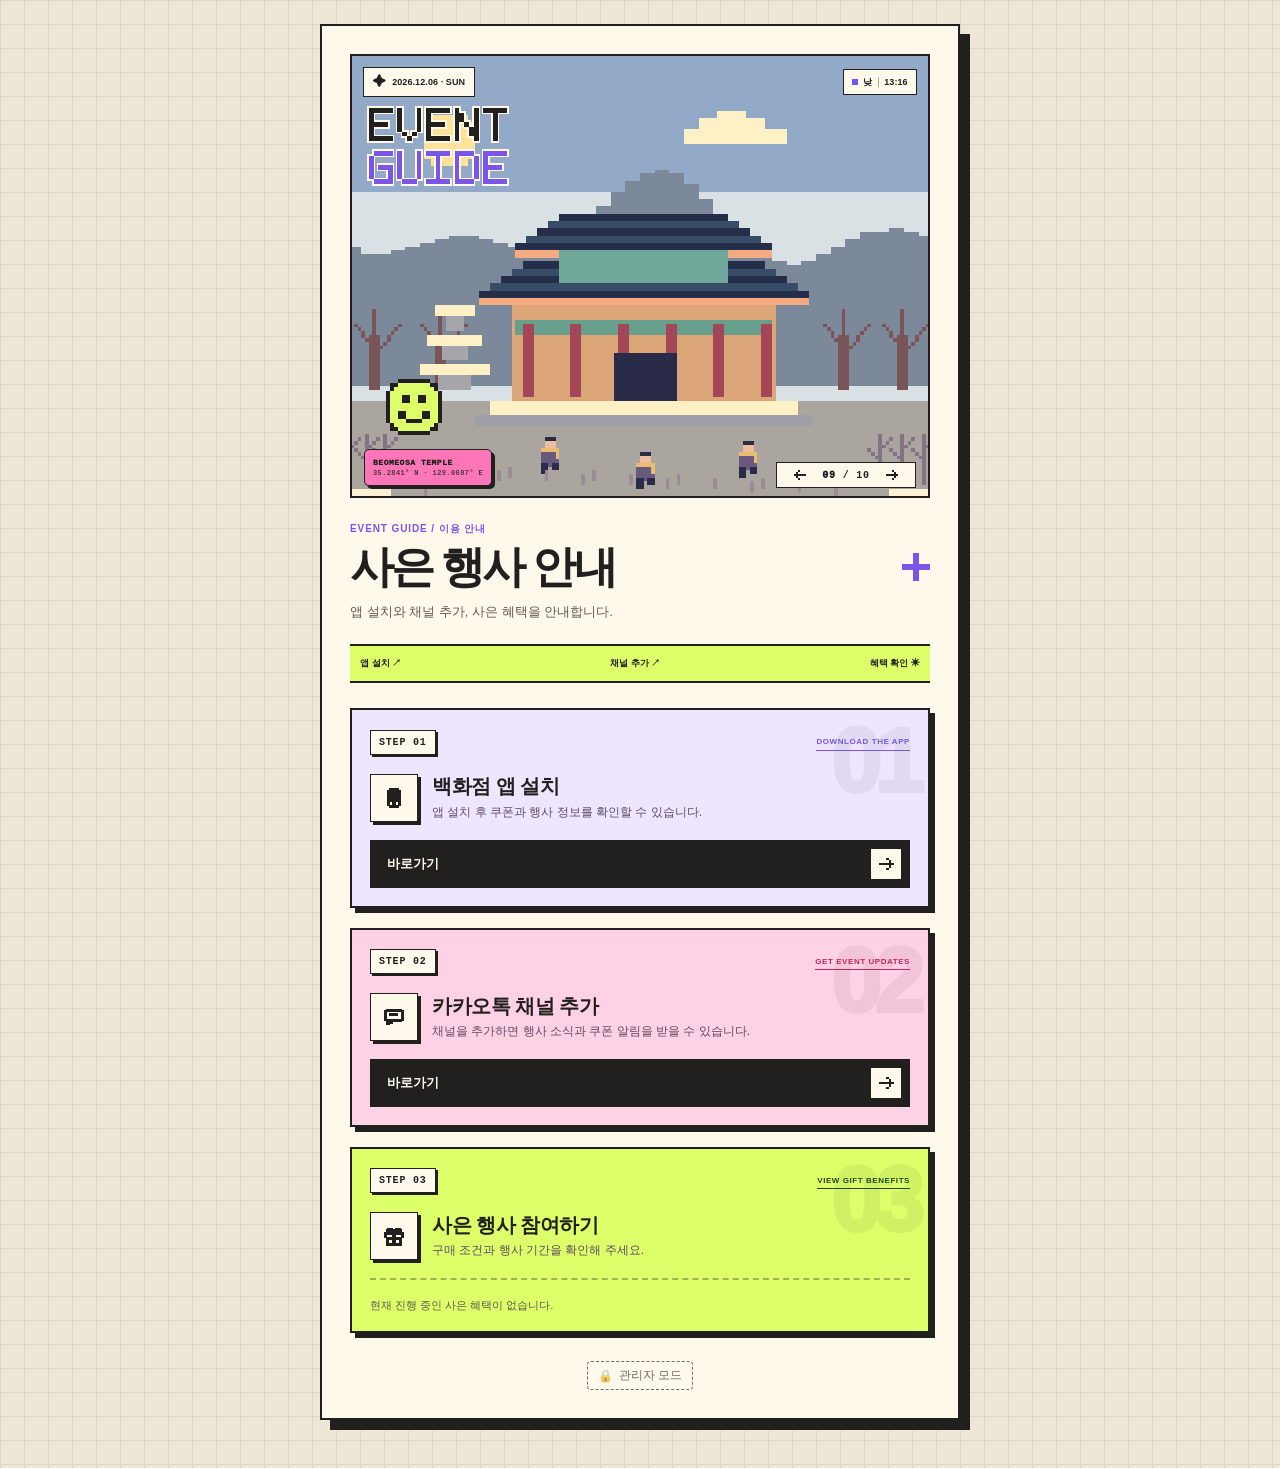
==== commit e381eb66: "Add files via upload" ====
--- a/index.html
+++ b/index.html
@@ -11,7 +11,9 @@
             const themes = ['morning', 'day', 'sunset', 'night'];
             const params = new URLSearchParams(location.search);
             const forcedTheme = params.get('theme');
-            const hour = new Date().getHours();
+            const hour = Number(new Intl.DateTimeFormat('en-GB', {
+                timeZone: 'Asia/Seoul', hour: '2-digit', hourCycle: 'h23'
+            }).format(new Date()));
             const autoTheme = hour >= 5 && hour < 11
                 ? 'morning'
                 : hour >= 11 && hour < 17
@@ -53,6 +55,9 @@
         })();
     </script>
     <link rel="stylesheet" href="style.css">
+    <link rel="stylesheet" href="concept.css">
+    <link rel="stylesheet" href="environment.css">
+    <link rel="stylesheet" href="landmark-art.css?v=pixel-title-1">
 </head>
 <body class="is-intro">
     <div class="app-container is-intro">
@@ -77,6 +82,8 @@
         </footer>
     </div>
 
-    <script src="script.js" defer></script>
+    <script src="environment.js" defer></script>
+    <script src="landmark-art.js" defer></script>
+    <script src="script.js?v=pixel-title-1" defer></script>
 </body>
 </html>
--- a/style.css
+++ b/style.css
@@ -185,7 +185,7 @@
     --place-surface: #0B2449;
 }
 
-html[data-scene-theme="lotteBusan"] {
+html[data-scene-theme="seomyeon"] {
     --place-top: #6D351F;
     --place-bottom: #C79648;
     --place-accent: #F7D872;
@@ -675,7 +675,7 @@
     --map-glass: #78B8E8;
 }
 
-.map-landmark[data-map-scene="lotteBusan"] {
+.map-landmark[data-map-scene="seomyeon"] {
     --map-pop: #EE5368;
     --map-light: #EFCB62;
     --map-glass: #A78063;
@@ -1401,22 +1401,22 @@
 }
 
 /* --- 7. Lotte Department Store Busan (롯데백화점 부산본점) --- */
-.lotte-screen-scan {
+.city-screen-scan {
     animation: digitalBillboardScan 2.6s ease-in-out infinite;
 }
-.lotte-facade-glint {
+.city-facade-glint {
     animation: modernFacadeLightBeam 3.4s ease-in-out infinite;
 }
 .seomyeon-traffic {
     animation: seomyeonStreetTraffic 3.2s ease-in-out infinite alternate;
 }
-.lotte-hotel-windows path {
+.city-hotel-windows path {
     animation: cozyWindowFlicker 2.4s ease-in-out infinite alternate;
 }
-.lotte-hotel-windows path:nth-child(2n) {
+.city-hotel-windows path:nth-child(2n) {
     animation-delay: 0.8s;
 }
-.lotte-facade-slats {
+.city-facade-slats {
     animation: neonGlowPulse 2.8s ease-in-out infinite alternate;
 }
 
@@ -3135,6 +3135,18 @@
    Quality-preserving performance safeguards
    ========================================================================== */
 
+.gift-offer-list [hidden] {
+    display: none !important;
+}
+
+.gift-offer-period,
+.gift-offer-empty {
+    margin-top: 0.35rem;
+    color: var(--text-sub);
+    font-size: 0.72rem;
+    line-height: 1.5;
+}
+
 .step-card {
     content-visibility: auto;
     contain-intrinsic-size: auto 270px;
--- a/concept.css
+++ b/concept.css
@@ -0,0 +1,311 @@
+/* GOOD STUFF — sticker sheets, souvenir postcards & bonus tickets. */
+:root {
+    --club-ink: #22201f;
+    --club-paper: #fff9ec;
+    --club-pink: #ff76b8;
+    --club-lime: #ddff69;
+    --club-blue: #87d9f5;
+    --club-purple: #7956e7;
+}
+
+html { background: #eee6d7; color-scheme: light; }
+body {
+    padding: 24px 18px 48px;
+    color: var(--club-ink);
+    background: #eee6d7;
+    background-image: radial-gradient(#c7bdac 1px, transparent 1px);
+    background-size: 12px 12px;
+}
+body::before, body::after { display: none; }
+.app-container, .app-container.is-intro {
+    max-width: 640px;
+    padding: 22px;
+    background: var(--club-paper);
+    border: 2px solid var(--club-ink);
+    border-radius: 0;
+    box-shadow: 10px 10px 0 #22201f;
+}
+.club-masthead {
+    display: flex; align-items: center; justify-content: space-between;
+    gap: 16px; padding-bottom: 20px;
+}
+.club-wordmark {
+    position: relative; font-size: 30px; font-weight: 950;
+    line-height: .79; letter-spacing: -2px;
+}
+.club-wordmark > span { position: absolute; font-size: 13px; top: -3px; right: -16px; }
+.club-edition { font-size: 10px; line-height: 1.6; font-weight: 800; text-align: right; }
+.hero-cover {
+    border: 2px solid var(--club-ink); border-radius: 0;
+    background: var(--club-blue); overflow: hidden;
+}
+.hero-cover::after { display: none; }
+.hero-cover .bridge-illustration-card {
+    height: 310px; border-radius: 0; box-shadow: none;
+}
+.hero-cover .bridge-illustration-card::before,
+.hero-cover .bridge-illustration-card::after { display: none; }
+.hero-cover .busan-scene-svg {
+    --scene-sky-top: #a8e4f4; --scene-sky-bottom: #c5f1dc;
+    --scene-sea-top: #459fd7; --scene-sea-bottom: #316fc1;
+    --scene-ink: #282343; --scene-hill: #5da987;
+    --scene-pop-1: #ff76b8; --scene-pop-2: #ddff69; --scene-pop-3: #a58aff;
+}
+.hero-scene-viewport { width: 100%; margin-left: 0; }
+.hero-collage-copy {
+    position: absolute; top: 58px; left: 17px; z-index: 4;
+    pointer-events: none; font-size: clamp(48px, 10vw, 76px);
+    font-weight: 950; line-height: .99; letter-spacing: -5px;
+    transform: rotate(-6deg); color: var(--club-ink);
+    text-shadow: 2px 2px 0 var(--club-paper), -2px -2px 0 var(--club-paper);
+}
+.hero-collage-copy em { font-style: normal; color: var(--club-purple); }
+.hero-smile {
+    position: absolute; bottom: 57px; left: 30px; z-index: 4;
+    width: 75px; height: 75px; display: grid; place-items: center;
+    background: var(--club-lime); border: 2px solid var(--club-ink);
+    border-radius: 50%; transform: rotate(13deg); box-shadow: 3px 3px 0 var(--club-ink);
+    pointer-events: none;
+}
+.hero-smile svg { display: block; width: 100%; height: 100%; }
+.hero-toolbar { inset: 11px 11px auto; gap: 8px; min-height: 26px; }
+.hero-brand, .time-chip {
+    background: var(--club-paper); color: var(--club-ink);
+    border: 1.5px solid var(--club-ink); border-radius: 0;
+    text-shadow: none; font-size: 9px; letter-spacing: .01em;
+}
+.brand-spark, #time-label { color: var(--club-ink); }
+.time-dot { background: var(--club-purple); box-shadow: none; }
+.time-divider { background: #b2a892; }
+.hero-cover .hero-sticker {
+    bottom: 43px; right: 12px; min-inline-size: 0;
+    max-inline-size: calc(100% - 16px); background: var(--club-pink);
+    border: 1.5px solid var(--club-ink); color: var(--club-ink);
+    box-shadow: 3px 3px 0 var(--club-ink); padding: 8px;
+    transform: rotate(3deg);
+}
+.scene-location-stamp strong { font-size: 8px; white-space: normal; line-height: 1.25; }
+.scene-location-stamp span { font-size: 7px; }
+.hero-swipe-hint {
+    left: auto; right: 12px; bottom: 8px; padding: 4px 7px;
+    background: var(--club-paper); color: var(--club-ink);
+    border: 1.5px solid var(--club-ink); border-radius: 0;
+    box-shadow: none; backdrop-filter: none; font-size: 10px;
+}
+.swipe-arrow-btn, .swipe-arrow-btn:hover, .swipe-counter strong { color: var(--club-ink); }
+.swipe-arrow-btn { font-size: 20px; padding: 0 8px; }
+.header-content {
+    width: 100%; margin: 0; padding: 24px 0 22px;
+    background: transparent; border: 0; box-shadow: none; border-radius: 0;
+}
+.header-content::before, .header-content::after { display: none; }
+.title-overline { color: var(--club-purple); font-size: 10px; letter-spacing: .09em; font-weight: 900; }
+.title-row { align-items: center; justify-content: space-between; }
+.festival-title { color: var(--club-ink); font-size: clamp(28px, 7.4vw, 44px); line-height: 1.15; }
+.title-kitsch-mark { color: var(--club-purple); font-size: 45px; margin: 0; }
+.festival-subtitle {
+    color: #61594f; border: 0; padding: 0; margin-top: 9px;
+    font-size: 13px; line-height: 1.6;
+}
+.club-strip {
+    display: flex; justify-content: space-between; align-items: center; gap: 8px;
+    padding: 11px 10px; border-block: 2px solid var(--club-ink);
+    background: var(--club-lime); font-size: 9px; font-weight: 900;
+}
+.step-list { padding: 25px 0 0; gap: 20px; }
+.step-list::before { display: none; }
+.step-card, .step-card:nth-child(2), .step-card:nth-child(3) {
+    --card-accent: var(--club-purple);
+    width: 100%; padding: 18px; background: #eee5ff;
+    border: 2px solid var(--club-ink); border-radius: 0;
+    box-shadow: 5px 5px 0 var(--club-ink); overflow: hidden;
+    content-visibility: visible;
+}
+.step-card:nth-child(2) { --card-accent: #bf285f; background: #ffd1e4; }
+.step-card:nth-child(3) { --card-accent: #254826; background: var(--club-lime); }
+.step-card::before {
+    top: 7px; right: 12px; color: var(--club-ink); opacity: .06;
+    font-size: 90px; letter-spacing: -.08em;
+}
+.step-card::after { display: none; }
+.card-header-row { margin-bottom: 17px; align-items: center; }
+.step-num-pill {
+    min-height: 25px; background: var(--club-paper); color: var(--club-ink);
+    border: 1.5px solid var(--club-ink); border-radius: 0; box-shadow: 2px 2px 0 var(--club-ink);
+    font-size: 10px; padding: 5px 8px; transform: rotate(-3deg);
+}
+.card-tagline { color: var(--card-accent); border-bottom: 1px solid currentColor; font-size: 8px; }
+.os-tag { color: var(--club-ink); border-color: var(--club-ink); font-size: 8px; }
+.card-body { gap: 14px; margin-bottom: 18px; }
+.icon-avatar { width: 48px; height: 48px; }
+.icon-pulse { display: none; }
+.icon-inner {
+    border: 1.5px solid var(--club-ink); border-radius: 50%;
+    background: var(--club-paper); color: var(--club-ink); transform: rotate(-8deg);
+}
+.step-heading { color: var(--club-ink); font-size: 20px; font-weight: 900; }
+.step-desc { color: #5e4c64; font-size: 12px; line-height: 1.55; }
+.btn-action {
+    min-height: 48px; background: var(--club-ink); color: var(--club-paper);
+    border: 1.5px solid var(--club-ink); border-radius: 0; box-shadow: none;
+}
+.btn-label { font-size: 13px; }
+.btn-icon { color: var(--club-ink); background: var(--club-paper); border-radius: 50%; width: 30px; height: 30px; }
+.gift-step-card .card-body { border-bottom: 2px dashed #22201f55; padding-bottom: 18px; }
+.gift-offer-list.is-double { grid-template-columns: 1fr; }
+.gift-offer-row {
+    grid-template-columns: minmax(0, 1fr) auto;
+    padding: 18px 14px; min-height: 110px;
+    border: 1.5px dashed var(--club-ink); background: var(--club-paper);
+    box-shadow: none; border-radius: 10px;
+}
+.gift-offer-row::after { display: none; }
+.gift-offer-label { color: var(--club-purple); font-size: 9px; }
+.gift-offer-label strong { background: var(--club-pink); color: var(--club-ink); border-color: var(--club-ink); }
+.gift-offer-copy h3 { color: var(--club-ink); font-size: 16px; font-weight: 900; line-height: 1.5; }
+.gift-offer-period, .gift-offer-empty { color: #61594f; font-size: 11px; }
+.gift-offer-link {
+    width: auto; min-width: 76px; min-height: 45px;
+    background: var(--club-purple); color: white; border: 1.5px solid var(--club-ink);
+    border-radius: 0; box-shadow: 3px 3px 0 var(--club-ink); font-size: 11px;
+}
+.app-container footer { padding: 28px 0 0 !important; opacity: .65 !important; }
+.app-container footer a { color: var(--club-ink) !important; border-color: var(--club-ink) !important; }
+.error-msg { color: var(--club-ink); }
+.btn-retry { background: var(--club-purple); color: white; }
+
+/* Intro: a bright sticker sheet that focuses on a randomly chosen postcard. */
+.busan-map-intro {
+    --map-sea-top: #96def4; --map-sea-bottom: #73bbeb;
+    --map-land-top: #ddff69; --map-land-bottom: #8ccf86;
+    background: var(--club-paper); color: var(--club-ink);
+}
+.busan-map-intro::before {
+    opacity: .3; background-image: radial-gradient(#7956e7 1px, transparent 1px);
+    background-size: 14px 14px; mask-image: none;
+}
+.busan-map-intro::after { display: none; }
+.busan-map-stage { padding-top: 110px; padding-bottom: 55px; }
+.busan-map-world {
+    width: min(88vw, 59vh); border: 2px solid var(--club-ink); border-radius: 18px;
+    box-shadow: 9px 9px 0 var(--club-ink); background: var(--club-blue);
+}
+.map-district-geometry { filter: none; stroke: #4f9868; stroke-width: 2; }
+.map-landmark { --map-paper: #fff9ec; --map-ink: #22201f; }
+.map-landmark-badge { fill: var(--map-paper); stroke: var(--map-ink); filter: drop-shadow(4px 5px 0 #22201f); }
+.map-landmark.is-selected .map-landmark-badge { fill: #ffb5da; stroke: #22201f; }
+.map-location-guide { stroke: #382d64; opacity: .65; }
+.map-location-guide.is-selected { stroke: #7956e7; }
+.map-focus-ring { fill: none; stroke: var(--club-purple); }
+.map-selected-caption {
+    top: auto; bottom: 67px; left: 50%; transform: translateX(-50%) rotate(-3deg);
+    background: var(--club-lime); color: var(--club-ink); border: 2px solid var(--club-ink);
+    border-radius: 0; box-shadow: 4px 4px 0 var(--club-ink);
+}
+.intro-copy { position: absolute; z-index: 8; top: 30px; left: 25px; pointer-events: none; }
+.intro-eyebrow { display: block; color: var(--club-purple); font-size: 9px; font-weight: 900; letter-spacing: .1em; }
+.intro-headline { display: block; margin-top: 8px; font-size: clamp(36px, 8vw, 65px); line-height: 1.02; letter-spacing: -.075em; transform: rotate(-5deg); }
+.intro-headline em { color: var(--club-purple); font-style: normal; }
+.intro-sticker {
+    position: absolute; top: 22px; left: 210px; padding: 13px 11px;
+    color: var(--club-ink); background: var(--club-pink); border: 2px solid var(--club-ink);
+    border-radius: 50%; box-shadow: 3px 3px 0 var(--club-ink); transform: rotate(14deg);
+    font-size: 10px; font-weight: 950; text-align: center;
+}
+.intro-bottom {
+    position: absolute; bottom: max(20px, env(safe-area-inset-bottom)); left: 22px; right: 22px;
+    z-index: 8; display: flex; justify-content: space-between; gap: 12px;
+    padding-top: 12px; border-top: 2px solid var(--club-ink); font-size: 9px; font-weight: 800;
+}
+.busan-map-intro.is-focusing .intro-copy { opacity: 0; transition: opacity .3s; }
+.map-intro-grain { display: none; }
+:is(.btn-action, .gift-offer-link, .swipe-arrow-btn):focus-visible { outline: 3px solid var(--club-purple); outline-offset: 4px; }
+@media (hover: hover) and (pointer: fine) {
+    .step-card:hover { border-color: var(--club-ink); box-shadow: 7px 7px 0 var(--club-ink); }
+    .btn-action:hover { box-shadow: 3px 3px 0 var(--club-purple); }
+}
+@media (max-width: 385px) {
+    body { padding: 10px 10px 30px; }
+    .app-container, .app-container.is-intro { padding: 15px; box-shadow: 5px 5px 0 var(--club-ink); }
+    .club-wordmark { font-size: 25px; }
+    .club-edition { font-size: 8px; }
+    .hero-cover .bridge-illustration-card { height: 280px; }
+    .hero-cover { border-radius: 0; }
+    .hero-toolbar { inset-inline: 7px; }
+    .hero-brand, .time-chip { font-size: 7px; padding-inline: 4px; }
+    .hero-collage-copy { font-size: 49px; left: 10px; letter-spacing: -3px; }
+    .hero-smile { width: 60px; height: 60px; font-size: 52px; left: 20px; }
+    .header-content { width: 100%; margin: 0; padding: 22px 0; }
+    .step-list { padding-inline: 0; }
+    .step-card, .step-card:nth-child(2), .step-card:nth-child(3) { padding: 14px; }
+    .card-body { gap: 10px; }
+    .step-heading { font-size: 18px; }
+    .gift-offer-row { grid-template-columns: 1fr; }
+    .gift-offer-link { width: 100%; }
+    .club-strip { font-size: 7px; padding-inline: 7px; }
+    .intro-sticker { left: 185px; }
+}
+@media (min-width: 600px) {
+    .app-container, .app-container.is-intro { max-width: 640px; padding: 28px; }
+    .step-list { padding: 25px 0 0; }
+    .hero-cover .bridge-illustration-card { height: 330px; }
+    .header-content { width: 100%; margin: 0; }
+    .hero-collage-copy { top: 58px; font-size: 76px; }
+}
+@media (min-aspect-ratio: 4 / 3) {
+    .busan-map-stage { padding: 35px 3vw 65px 38vw; }
+    .busan-map-world { width: min(56vw, 104vh); aspect-ratio: 124 / 73; border-radius: 18px; }
+    .intro-copy { top: 24vh; left: 5vw; }
+    .intro-headline { font-size: clamp(50px, 7vw, 96px); }
+    .intro-sticker { top: 220px; left: 18px; }
+    .map-selected-caption { top: auto; bottom: 75px; left: 67%; text-align: center; }
+}
+@media (prefers-reduced-motion: reduce) {
+    .intro-copy { transition: none; }
+}
+
+/* Pixel accents surround readable Korean text. No extra font downloads. */
+body {
+    background-image: linear-gradient(#ded6c8 1px, transparent 1px), linear-gradient(90deg, #ded6c8 1px, transparent 1px);
+    background-size: 24px 24px;
+}
+.busan-map-intro::before {
+    background-image: linear-gradient(#b7a8d5 1px, transparent 1px), linear-gradient(90deg, #b7a8d5 1px, transparent 1px);
+    background-size: 24px 24px; opacity: .2;
+}
+.busan-map-world { border-radius: 0; }
+.map-landmark-badge { filter: none; }
+.map-landmark-motion { animation: none !important; }
+.map-focus-ring { filter: none; }
+.hero-sticker, .icon-inner, .title-kitsch-mark, .time-dot { animation: none !important; }
+.title-kitsch-mark { transform: none; }
+.time-dot { border-radius: 0; }
+.card-glow-bg { display: none; }
+.map-landmark-shadow { fill: #292b48; opacity: .2; }
+.hero-smile {
+    border: 0; border-radius: 0; background: transparent;
+    transform: none; box-shadow: none; width: 64px; height: 64px;
+}
+.hero-smile svg { image-rendering: pixelated; shape-rendering: crispEdges; }
+.hero-collage-copy, .hero-cover:has(.pixel-art) .hero-collage-copy,
+.hero-cover .hero-sticker, .step-num-pill { transform: none; }
+.intro-headline { transform: none; }
+.intro-sticker { border-radius: 0; transform: rotate(6deg); }
+.map-selected-caption { transform: translateX(-50%); }
+.icon-inner { border-radius: 0; transform: none; box-shadow: 3px 3px 0 var(--club-ink); }
+.pixel-ui-icon { width: 26px; height: 26px; display: block; shape-rendering: crispEdges; }
+.btn-icon { border-radius: 0; }
+.btn-icon .pixel-ui-icon { width: 20px; height: 20px; }
+.swipe-arrow-btn .pixel-ui-icon { width: 16px; height: 16px; }
+.swipe-arrow-left .pixel-ui-icon { transform: scaleX(-1); }
+.gift-offer-row { border-radius: 0; border-style: solid; box-shadow: 3px 3px 0 #22201f33; }
+.step-num-pill, .swipe-counter, .intro-eyebrow, .club-edition, .scene-location-stamp {
+    font-family: Consolas, 'Courier New', monospace; font-weight: 700;
+}
+.brand-spark, .title-kitsch-mark { font-family: Consolas, monospace; }
+.title-kitsch-mark { font-size: 0; width: 28px; height: 28px; position: relative; }
+.title-kitsch-mark::before, .title-kitsch-mark::after { content: ''; position: absolute; background: var(--club-purple); }
+.title-kitsch-mark::before { width: 28px; height: 6px; top: 11px; left: 0; }
+.title-kitsch-mark::after { width: 6px; height: 28px; top: 0; left: 11px; }
+@media (min-aspect-ratio: 4 / 3) { .busan-map-world { border-radius: 0; } }
+@media (max-width: 385px) { .hero-smile { width: 56px; height: 56px; } }
--- a/environment.css
+++ b/environment.css
@@ -0,0 +1,81 @@
+/* Ten animated postcards share Bujeon's clock, seasons and KMA weather. */
+:root {
+    --env-sky-top: #39a8f2; --env-sky-bottom: #a6e8f3;
+    --weather-tint: #a6e8f3; --weather-cloud: #e0e4f5;
+    --weather-rain: #bed8ff; --season-leaf: #efa34f;
+    --season-hill: #9f6d58;
+}
+html[data-time-theme="morning"] { --env-sky-top: #ffd5b4; --env-sky-bottom: #a6ddd3; }
+html[data-time-theme="day"] { --env-sky-top: #39a8f2; --env-sky-bottom: #a6e8f3; }
+html[data-time-theme="sunset"] { --env-sky-top: #643e98; --env-sky-bottom: #f6a083; }
+html[data-time-theme="night"] { --env-sky-top: #171947; --env-sky-bottom: #443e7d; --weather-cloud: #666286; --weather-rain: #a2d9ff; }
+html[data-weather="clear"], html[data-weather="unknown"] { --weather-tint: var(--env-sky-top); }
+html[data-weather="cloudy"] { --weather-tint: #b4bccf; }
+html[data-weather="overcast"], html[data-weather="rain"], html[data-weather="sleet"] { --weather-tint: #606b96; }
+html[data-weather="snow"] { --weather-tint: #cad4e8; }
+html[data-weather="storm"] { --weather-tint: #393754; }
+html[data-season="spring"] { --season-leaf: #ff94be; --season-hill: #75aa94; }
+html[data-season="summer"] { --season-leaf: #54c99a; --season-hill: #2a8e74; }
+html[data-season="autumn"] { --season-leaf: #efa34f; --season-hill: #a47053; }
+html[data-season="winter"] { --season-leaf: #a4b6ca; --season-hill: #657a91; }
+html[data-time-theme] .hero-cover .busan-scene-svg {
+    --scene-sky-top: color-mix(in srgb, var(--env-sky-top) 70%, var(--weather-tint));
+    --scene-sky-bottom: color-mix(in srgb, var(--env-sky-bottom) 75%, var(--weather-tint));
+    --scene-hill: var(--season-hill);
+}
+.busan-scene-svg { --scene-foliage: var(--season-leaf); }
+html:is([data-time-theme="morning"], [data-time-theme="day"]) .scene-night-lights { opacity: .15 !important; }
+.dongbaek-pines, .park-trees, .beomeosa-trees { fill: var(--scene-foliage); }
+.ahopsan-bamboo-left, .ahopsan-bamboo-right { fill: color-mix(in srgb, var(--season-leaf) 40%, #5ecf96); }
+html[data-time-theme="night"] .scene-landmark { --scene-foliage: color-mix(in srgb, var(--season-leaf) 60%, #262447); }
+.weather-clouds, .weather-rain, .weather-snow, .weather-lightning, .weather-wind,
+.season-spring-petals, .season-summer-leaves, .season-autumn-leaves, .season-winter-branches { display: none; pointer-events: none; }
+html[data-weather="cloudy"] .weather-clouds,
+html[data-weather="overcast"] .weather-clouds,
+html[data-weather="rain"] .weather-clouds,
+html[data-weather="sleet"] .weather-clouds,
+html[data-weather="snow"] .weather-clouds,
+html[data-weather="storm"] .weather-clouds { display: block; }
+.weather-clouds { opacity: .7; animation: environmentCloudDrift 12s ease-in-out infinite alternate; }
+html[data-weather="cloudy"] .day-cloud { display: none; }
+html:is([data-weather="overcast"], [data-weather="rain"], [data-weather="snow"], [data-weather="sleet"], [data-weather="storm"]) :is(.day-sun, .morning-sun, .sunset-sun, .night-stars, .night-moon, .night-firework) { visibility: hidden; }
+html:is([data-weather="rain"], [data-weather="sleet"], [data-weather="storm"]) .weather-rain { display: block; }
+html:is([data-weather="snow"], [data-weather="sleet"]) .weather-snow { display: block; }
+html[data-weather="storm"] .weather-lightning { display: block; animation: environmentLightning 9s ease-in-out infinite; }
+html[data-wind="strong"] .weather-wind { display: block; opacity: .6; animation: environmentWind 3s ease-in-out infinite; }
+.weather-rain path { opacity: .6; animation: environmentRain 1.35s linear infinite; animation-delay: var(--particle-delay); }
+.weather-snow circle { animation: environmentSnow 5s linear infinite; animation-delay: var(--particle-delay); }
+html[data-season="spring"] .season-spring-petals { display: block; opacity: .8; animation: environmentPetals 7s ease-in-out infinite alternate; }
+html[data-season="summer"] .season-summer-leaves { display: block; animation: environmentSummer 4s ease-in-out infinite alternate; }
+html[data-season="autumn"] .season-autumn-leaves { display: block; }
+.season-autumn-leaves path { animation: environmentLeafFall 8s linear infinite; animation-delay: var(--particle-delay); }
+html[data-season="winter"] .season-winter-branches { display: block; }
+html[data-wind="strong"] :is(.season-spring-petals, .season-summer-leaves, .season-autumn-leaves path, .dongbaek-pines, .park-trees, .beomeosa-trees, .ahopsan-bamboo-left, .ahopsan-bamboo-right) { animation-duration: 2.5s; }
+.environment-caption { display: flex; justify-content: space-between; gap: 12px; padding: 11px 0 0; font-size: 10px; line-height: 1.6; color: #61594f; }
+.environment-caption a { color: #61594f; white-space: nowrap; text-underline-offset: 3px; }
+.intro-environment-art { position: absolute; inset: 0; width: 100%; height: 100%; z-index: 5; pointer-events: none; opacity: .4; }
+.intro-environment-art .weather-rain { stroke: #6e88c4; }
+.intro-environment-art .weather-clouds { display: none !important; }
+.intro-environment-art .weather-snow { fill: white; stroke: #68758e; }
+.intro-environment-art .season-winter-branches { display: none !important; }
+.intro-environment-caption { position: absolute; top: 161px; left: 25px; right: 20px; z-index: 8; color: #61594f; font-size: 10px; line-height: 1.5; }
+.busan-map-world { background: linear-gradient(150deg, var(--env-sky-bottom), color-mix(in srgb, var(--env-sky-top) 70%, var(--weather-tint))); }
+.busan-map-intro { --map-land-top: color-mix(in srgb, var(--season-hill) 35%, #ddff69); --map-land-bottom: var(--season-hill); }
+.map-landmark-motion { animation-duration: 5s; }
+.beomeosa-leaves { display: none; }
+html[data-season="autumn"] .beomeosa-leaves { display: block; }
+html[data-season="winter"] .ahopsan-fireflies { display: none; }
+html:not([data-season="summer"]) .beach-parasols { display: none; }
+html[data-wind="strong"] .map-landmark-motion { animation-duration: 3s; }
+@keyframes environmentCloudDrift { from { transform: translateX(-8px); } to { transform: translateX(12px); } }
+@keyframes environmentRain { from { transform: translate(5px, -35px); opacity: .2; } to { transform: translate(-10px, 40px); opacity: .7; } }
+@keyframes environmentSnow { from { transform: translate(-5px, -30px); opacity: .3; } to { transform: translate(12px, 50px); opacity: .95; } }
+@keyframes environmentLightning { 0%, 75%, 100% { opacity: 0; } 83% { opacity: .8; } 93% { opacity: 0; } }
+@keyframes environmentWind { from { transform: translateX(-20px); opacity: .1; } to { transform: translateX(30px); opacity: .65; } }
+@keyframes environmentPetals { from { transform: translate(-6px, -3px) rotate(-2deg); } to { transform: translate(9px, 7px) rotate(2deg); } }
+@keyframes environmentSummer { from { transform: translateY(0); } to { transform: translateY(-3px); } }
+@keyframes environmentLeafFall { 0% { transform: translate(0, -22px); opacity: 0; } 20%, 75% { opacity: .85; } 100% { transform: translate(20px, 65px); opacity: 0; } }
+html[data-performance="lite"] :is(.weather-rain path:nth-child(2n), .weather-snow circle:nth-child(2n), .season-autumn-leaves path:nth-child(2n)) { display: none; }
+html[data-performance="lite"] :is(.weather-rain path, .weather-snow circle) { animation-duration: 4s; }
+@media (min-aspect-ratio: 4 / 3) { .intro-environment-caption { top: auto; bottom: 70px; left: 5vw; right: auto; max-width: 32vw; } }
+@media (prefers-reduced-motion: reduce) { .intro-environment-art *, .busan-scene-svg * { animation: none !important; } }
--- a/landmark-art.css
+++ b/landmark-art.css
@@ -0,0 +1,61 @@
+/* Integer-coordinate sprites, hard edges and discrete animation frames. */
+.hero-cover .busan-scene-card { height: clamp(300px, 75vw, 440px); }
+.busan-scene-svg, .map-pixel-art { shape-rendering: crispEdges; image-rendering: pixelated; --px-sea: var(--season-sea, #397f9c); --px-window: #42617f; }
+html[data-season="spring"] { --season-leaf: #9dc882; --season-leaf-shadow: #679d78; --season-hill: #83b58e; --season-sea: #54a8ae; --season-sky-top: #72bbd7; --season-sky-bottom: #d5e9cd; --season-ground: #a9bf94; --season-pine: #4b8e72; }
+html[data-season="summer"] { --season-leaf: #34955d; --season-leaf-shadow: #216b50; --season-hill: #2b785d; --season-sea: #237ca8; --season-sky-top: #288ae5; --season-sky-bottom: #90d8ef; --season-ground: #7caa71; --season-pine: #28674f; }
+html[data-season="autumn"] { --season-leaf: #e8a044; --season-leaf-shadow: #b75d3f; --season-hill: #a77153; --season-sea: #4c8e99; --season-sky-top: #6baacb; --season-sky-bottom: #f0d4ae; --season-ground: #ba9872; --season-pine: #3d7561; }
+html[data-season="winter"] { --season-leaf: #7fa4a0; --season-leaf-shadow: #577a7e; --season-hill: #7b899b; --season-sea: #42647e; --season-sky-top: #93a9c8; --season-sky-bottom: #d9e1e5; --season-ground: #aaa69f; --season-pine: #537a77; }
+html[data-season][data-time-theme="day"] { --env-sky-top: var(--season-sky-top); --env-sky-bottom: var(--season-sky-bottom); }
+html[data-season][data-time-theme="morning"] { --env-sky-bottom: color-mix(in srgb, var(--season-sky-bottom) 65%, #ffd5b4); }
+html[data-season][data-time-theme="sunset"] { --env-sky-bottom: color-mix(in srgb, var(--season-sky-bottom) 40%, #f6a083); }
+html[data-season][data-time-theme="night"] { --env-sky-bottom: color-mix(in srgb, var(--season-sky-bottom) 15%, #28264b); }
+.px-season-spring,.px-season-summer,.px-season-autumn,.px-season-winter { display: none; }
+html[data-season="spring"] .px-season-spring,html[data-season="summer"] .px-season-summer,html[data-season="autumn"] .px-season-autumn,html[data-season="winter"] .px-season-winter { display: block; }
+html[data-season="winter"] .px-deciduous-canopy { display: none; }
+.px-pine-canopy { fill: var(--season-pine); }
+html:not([data-season="summer"]) .px-firefly { display: none !important; }
+html[data-time-theme="night"] { --px-sea: #28385e; --px-window: #ffe39c; }
+html[data-time-theme="night"] :is(.busan-scene-svg, .map-pixel-art) { --px-sea: color-mix(in srgb, var(--season-sea, #397f9c) 40%, #171d42); --px-window: #ffe39c; }
+.hero-cover:has(.pixel-art) .hero-collage-copy { font-size: clamp(28px, 6vw, 42px); top: 54px; left: 15px; letter-spacing: -2px; transform: rotate(-3deg); }
+.hero-cover:has(.pixel-art) .hero-collage-copy br { display: none; }
+.hero-cover:has(.pixel-art) .hero-collage-copy em { margin-left: 6px; }
+.hero-cover:has(.pixel-art) .hero-collage-copy { top: 47px; left: 12px; width: clamp(108px, 25vw, 148px); line-height: 0; text-shadow: none; transform: none; }
+.pixel-event-title { display: block; width: 100%; height: auto; image-rendering: pixelated; }
+.hero-cover .busan-scene-card .hero-sticker { bottom: 10px; left: 12px; right: auto; max-inline-size: calc(100% - 126px); }
+.px-moon, .px-star, .px-firefly { display: none; }
+html[data-time-theme="night"] :is(.px-moon, .px-star, .px-firefly) { display: block; }
+html[data-time-theme="night"] .px-sun { display: none; }
+html:is([data-weather="rain"],[data-weather="storm"],[data-weather="overcast"],[data-weather="snow"],[data-weather="sleet"]) :is(.px-sun,.px-moon,.px-star) { display:none; }
+html:not([data-weather="clear"]):not([data-weather="unknown"]) .px-cloud { display: none; }
+.px-cloud { animation: pixelCloud 16s steps(12) infinite alternate; }
+.px-water-mark { animation: pixelWater 4s steps(4) infinite alternate; }
+.px-car { animation: pixelTraffic 20s steps(160) infinite; }
+.px-car-second { animation-delay: -9s; }
+.px-boat { animation: pixelBoat 8s steps(8) infinite alternate; }
+.px-firefly { animation: pixelBlink 4s steps(1) infinite; }
+.px-walker { animation: pixelWalk var(--walk-duration) steps(var(--walk-steps)) var(--walk-delay) infinite alternate; }
+.px-stride-a { animation: pixelStrideA .8s steps(1) infinite; }
+.px-stride-b { opacity: 0; animation: pixelStrideB .8s steps(1) infinite; }
+html[data-performance="lite"] :is(.px-stride-a,.px-stride-b) { animation: none; }
+.map-pixel-art * { animation: none !important; }
+body.is-intro .hero-cover .busan-scene-svg *,
+html.pixel-tab-hidden .busan-scene-svg *,
+article.pixel-is-offscreen .busan-scene-svg * { animation-play-state: paused !important; }
+.weather-clouds { animation: pixelCloud 16s steps(12) infinite alternate; }
+.weather-rain rect { animation: pixelRain 1.8s steps(20) infinite; animation-delay: var(--particle-delay); }
+.weather-snow rect { animation: pixelSnow 6s steps(20) infinite; animation-delay: var(--particle-delay); }
+.season-autumn-leaves rect { animation: pixelSnow 9s steps(20) infinite; animation-delay: var(--particle-delay); }
+.season-spring-petals { animation: pixelBoat 7s steps(8) infinite alternate !important; }
+.season-summer-leaves { animation: none !important; }
+.weather-wind { animation: pixelCloud 3s steps(12) infinite alternate !important; }
+@keyframes pixelCloud { from {transform:translateX(0)} to {transform:translateX(12px)} }
+@keyframes pixelWater { from {transform:translateX(0)} to {transform:translateX(4px)} }
+@keyframes pixelTraffic { from {transform:translateX(-100px)} to {transform:translateX(160px)} }
+@keyframes pixelBoat { from {transform:translate(0,0)} to {transform:translate(8px,-2px)} }
+@keyframes pixelBlink { 0%,50%,100% {opacity:1} 25%,75% {opacity:0} }
+@keyframes pixelWalk { from {transform:translate(0,0)} to {transform:translate(var(--walk-x),var(--walk-y))} }
+@keyframes pixelStrideA { 0%,100% {opacity:1} 50% {opacity:0} }
+@keyframes pixelStrideB { 0%,100% {opacity:0} 50% {opacity:1} }
+@keyframes pixelRain { from {transform:translate(0,-20px)} to {transform:translate(-10px,20px)} }
+@keyframes pixelSnow { from {transform:translate(0,-20px)} to {transform:translate(10px,20px)} }
+@media (prefers-reduced-motion:reduce) { .pixel-art *, .map-pixel-art *, .intro-environment-art * {animation:none !important} }
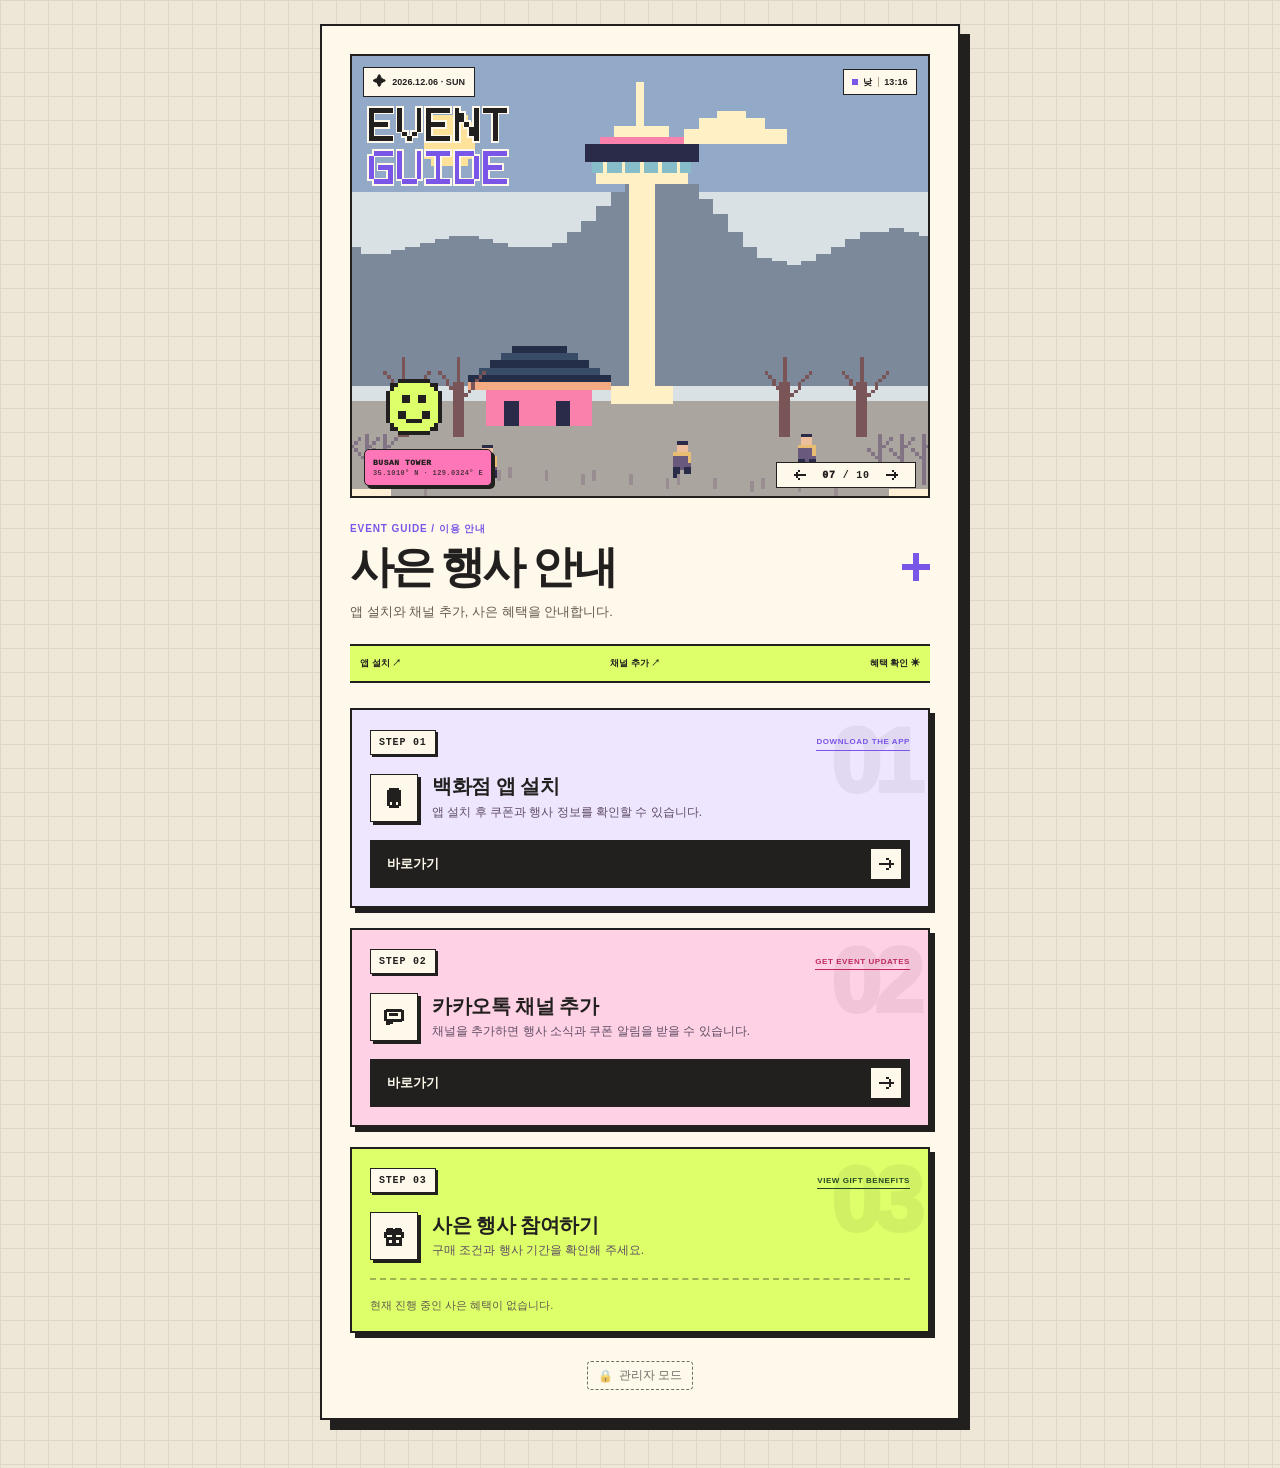
==== commit d6f9c6ff: "관리자 통합 제어와 쿠폰 편집 화면 개선" ====
--- a/index.html
+++ b/index.html
@@ -73,6 +73,8 @@
             <!-- JS를 통해 동적 생성 -->
         </main>
 
+        <section id="footer-banner" class="footer-banner" aria-label="하단 이미지 안내" hidden></section>
+
         <!-- 관리자 진입 푸터 -->
         <footer style="text-align: center; padding: 2.5rem 0 1.2rem; opacity: 0.4; transition: opacity 0.2s ease;" onmouseenter="this.style.opacity='0.9'" onmouseleave="this.style.opacity='0.4'">
             <a href="admin.html" style="color: var(--text-muted, #94A3B8); text-decoration: none; font-size: 0.75rem; display: inline-flex; align-items: center; gap: 0.35rem; padding: 0.3rem 0.6rem; border-radius: 4px; border: 1px dashed rgba(255, 255, 255, 0.15);">
@@ -82,8 +84,9 @@
         </footer>
     </div>
 
-    <script src="environment.js" defer></script>
+    <script src="environment.js?v=refresh-controls-3" defer></script>
     <script src="landmark-art.js" defer></script>
-    <script src="script.js?v=pixel-title-1" defer></script>
+    <script src="site-config.js?v=refresh-controls-3" defer></script>
+    <script src="script.js?v=refresh-controls-3" defer></script>
 </body>
 </html>
--- a/concept.css
+++ b/concept.css
@@ -309,3 +309,17 @@
 .title-kitsch-mark::after { width: 6px; height: 28px; top: 0; left: 11px; }
 @media (min-aspect-ratio: 4 / 3) { .busan-map-world { border-radius: 0; } }
 @media (max-width: 385px) { .hero-smile { width: 56px; height: 56px; } }
+
+html[data-animation="off"] *, html[data-animation="off"] *::before, html[data-animation="off"] *::after {
+    animation: none !important; transition: none !important; scroll-behavior: auto !important;
+}
+html[data-gallery="off"] .hero-swipe-hint { display: none; }
+html[data-weather-effect="off"] [class^="weather-"], html[data-weather-effect="off"] [data-environment-label] { display: none; }
+html[data-season-effect="off"] [class^="season-"], html[data-season-effect="off"] .px-season-spring,
+html[data-season-effect="off"] .px-season-autumn, html[data-season-effect="off"] .px-season-winter { display: none; }
+.custom-hero-title { display: block; max-width: 320px; font-size: clamp(24px, 6vw, 48px); line-height: 1.15; overflow-wrap: anywhere; white-space: pre-wrap; }
+.gift-offer-description { white-space: pre-line; font-size: 12px; line-height: 1.6; margin-top: 8px; }
+.event-closed-message { padding: 28px; border: 2px solid #292b48; background: #fff9ec; color: #292b48; line-height: 1.7; white-space: pre-line; }
+.footer-banner { margin-top: 28px; border: 2px solid #292b48; background: #fff9ec; }
+.footer-banner a, .footer-banner img { display: block; width: 100%; }
+.footer-banner img { height: auto; }
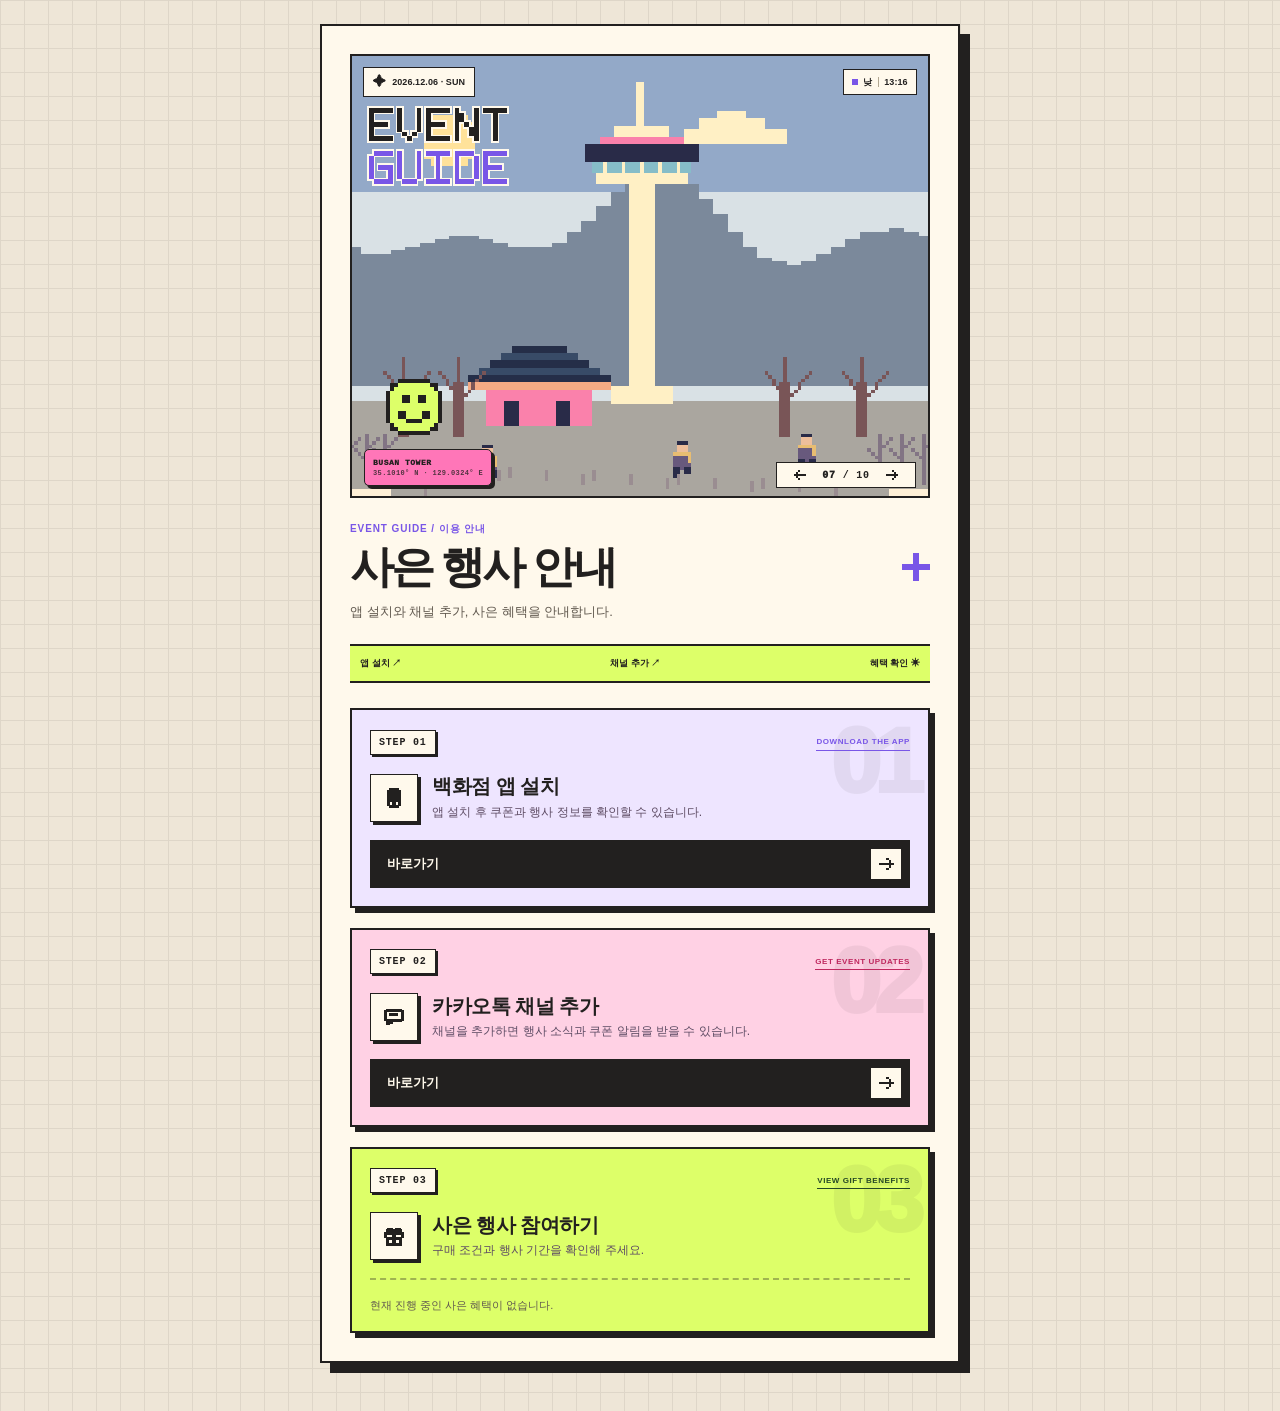
==== commit 04430359: "쿠폰 기간 중복 제거와 방문자 화면 정리" ====
--- a/index.html
+++ b/index.html
@@ -55,7 +55,7 @@
         })();
     </script>
     <link rel="stylesheet" href="style.css">
-    <link rel="stylesheet" href="concept.css">
+    <link rel="stylesheet" href="concept.css?v=coupon-copy-4">
     <link rel="stylesheet" href="environment.css">
     <link rel="stylesheet" href="landmark-art.css?v=pixel-title-1">
 </head>
@@ -75,18 +75,11 @@
 
         <section id="footer-banner" class="footer-banner" aria-label="하단 이미지 안내" hidden></section>
 
-        <!-- 관리자 진입 푸터 -->
-        <footer style="text-align: center; padding: 2.5rem 0 1.2rem; opacity: 0.4; transition: opacity 0.2s ease;" onmouseenter="this.style.opacity='0.9'" onmouseleave="this.style.opacity='0.4'">
-            <a href="admin.html" style="color: var(--text-muted, #94A3B8); text-decoration: none; font-size: 0.75rem; display: inline-flex; align-items: center; gap: 0.35rem; padding: 0.3rem 0.6rem; border-radius: 4px; border: 1px dashed rgba(255, 255, 255, 0.15);">
-                <span>🔒</span>
-                <span>관리자 모드</span>
-            </a>
-        </footer>
     </div>
 
     <script src="environment.js?v=refresh-controls-3" defer></script>
     <script src="landmark-art.js" defer></script>
     <script src="site-config.js?v=refresh-controls-3" defer></script>
-    <script src="script.js?v=refresh-controls-3" defer></script>
+    <script src="script.js?v=coupon-copy-4" defer></script>
 </body>
 </html>
--- a/concept.css
+++ b/concept.css
@@ -1,325 +1,323 @@
-/* GOOD STUFF — sticker sheets, souvenir postcards & bonus tickets. */
-:root {
-    --club-ink: #22201f;
-    --club-paper: #fff9ec;
-    --club-pink: #ff76b8;
-    --club-lime: #ddff69;
-    --club-blue: #87d9f5;
-    --club-purple: #7956e7;
-}
-
-html { background: #eee6d7; color-scheme: light; }
-body {
-    padding: 24px 18px 48px;
-    color: var(--club-ink);
-    background: #eee6d7;
-    background-image: radial-gradient(#c7bdac 1px, transparent 1px);
-    background-size: 12px 12px;
-}
-body::before, body::after { display: none; }
-.app-container, .app-container.is-intro {
-    max-width: 640px;
-    padding: 22px;
-    background: var(--club-paper);
-    border: 2px solid var(--club-ink);
-    border-radius: 0;
-    box-shadow: 10px 10px 0 #22201f;
-}
-.club-masthead {
-    display: flex; align-items: center; justify-content: space-between;
-    gap: 16px; padding-bottom: 20px;
-}
-.club-wordmark {
-    position: relative; font-size: 30px; font-weight: 950;
-    line-height: .79; letter-spacing: -2px;
-}
-.club-wordmark > span { position: absolute; font-size: 13px; top: -3px; right: -16px; }
-.club-edition { font-size: 10px; line-height: 1.6; font-weight: 800; text-align: right; }
-.hero-cover {
-    border: 2px solid var(--club-ink); border-radius: 0;
-    background: var(--club-blue); overflow: hidden;
-}
-.hero-cover::after { display: none; }
-.hero-cover .bridge-illustration-card {
-    height: 310px; border-radius: 0; box-shadow: none;
-}
-.hero-cover .bridge-illustration-card::before,
-.hero-cover .bridge-illustration-card::after { display: none; }
-.hero-cover .busan-scene-svg {
-    --scene-sky-top: #a8e4f4; --scene-sky-bottom: #c5f1dc;
-    --scene-sea-top: #459fd7; --scene-sea-bottom: #316fc1;
-    --scene-ink: #282343; --scene-hill: #5da987;
-    --scene-pop-1: #ff76b8; --scene-pop-2: #ddff69; --scene-pop-3: #a58aff;
-}
-.hero-scene-viewport { width: 100%; margin-left: 0; }
-.hero-collage-copy {
-    position: absolute; top: 58px; left: 17px; z-index: 4;
-    pointer-events: none; font-size: clamp(48px, 10vw, 76px);
-    font-weight: 950; line-height: .99; letter-spacing: -5px;
-    transform: rotate(-6deg); color: var(--club-ink);
-    text-shadow: 2px 2px 0 var(--club-paper), -2px -2px 0 var(--club-paper);
-}
-.hero-collage-copy em { font-style: normal; color: var(--club-purple); }
-.hero-smile {
-    position: absolute; bottom: 57px; left: 30px; z-index: 4;
-    width: 75px; height: 75px; display: grid; place-items: center;
-    background: var(--club-lime); border: 2px solid var(--club-ink);
-    border-radius: 50%; transform: rotate(13deg); box-shadow: 3px 3px 0 var(--club-ink);
-    pointer-events: none;
-}
-.hero-smile svg { display: block; width: 100%; height: 100%; }
-.hero-toolbar { inset: 11px 11px auto; gap: 8px; min-height: 26px; }
-.hero-brand, .time-chip {
-    background: var(--club-paper); color: var(--club-ink);
-    border: 1.5px solid var(--club-ink); border-radius: 0;
-    text-shadow: none; font-size: 9px; letter-spacing: .01em;
-}
-.brand-spark, #time-label { color: var(--club-ink); }
-.time-dot { background: var(--club-purple); box-shadow: none; }
-.time-divider { background: #b2a892; }
-.hero-cover .hero-sticker {
-    bottom: 43px; right: 12px; min-inline-size: 0;
-    max-inline-size: calc(100% - 16px); background: var(--club-pink);
-    border: 1.5px solid var(--club-ink); color: var(--club-ink);
-    box-shadow: 3px 3px 0 var(--club-ink); padding: 8px;
-    transform: rotate(3deg);
-}
-.scene-location-stamp strong { font-size: 8px; white-space: normal; line-height: 1.25; }
-.scene-location-stamp span { font-size: 7px; }
-.hero-swipe-hint {
-    left: auto; right: 12px; bottom: 8px; padding: 4px 7px;
-    background: var(--club-paper); color: var(--club-ink);
-    border: 1.5px solid var(--club-ink); border-radius: 0;
-    box-shadow: none; backdrop-filter: none; font-size: 10px;
-}
-.swipe-arrow-btn, .swipe-arrow-btn:hover, .swipe-counter strong { color: var(--club-ink); }
-.swipe-arrow-btn { font-size: 20px; padding: 0 8px; }
-.header-content {
-    width: 100%; margin: 0; padding: 24px 0 22px;
-    background: transparent; border: 0; box-shadow: none; border-radius: 0;
-}
-.header-content::before, .header-content::after { display: none; }
-.title-overline { color: var(--club-purple); font-size: 10px; letter-spacing: .09em; font-weight: 900; }
-.title-row { align-items: center; justify-content: space-between; }
-.festival-title { color: var(--club-ink); font-size: clamp(28px, 7.4vw, 44px); line-height: 1.15; }
-.title-kitsch-mark { color: var(--club-purple); font-size: 45px; margin: 0; }
-.festival-subtitle {
-    color: #61594f; border: 0; padding: 0; margin-top: 9px;
-    font-size: 13px; line-height: 1.6;
-}
-.club-strip {
-    display: flex; justify-content: space-between; align-items: center; gap: 8px;
-    padding: 11px 10px; border-block: 2px solid var(--club-ink);
-    background: var(--club-lime); font-size: 9px; font-weight: 900;
-}
-.step-list { padding: 25px 0 0; gap: 20px; }
-.step-list::before { display: none; }
-.step-card, .step-card:nth-child(2), .step-card:nth-child(3) {
-    --card-accent: var(--club-purple);
-    width: 100%; padding: 18px; background: #eee5ff;
-    border: 2px solid var(--club-ink); border-radius: 0;
-    box-shadow: 5px 5px 0 var(--club-ink); overflow: hidden;
-    content-visibility: visible;
-}
-.step-card:nth-child(2) { --card-accent: #bf285f; background: #ffd1e4; }
-.step-card:nth-child(3) { --card-accent: #254826; background: var(--club-lime); }
-.step-card::before {
-    top: 7px; right: 12px; color: var(--club-ink); opacity: .06;
-    font-size: 90px; letter-spacing: -.08em;
-}
-.step-card::after { display: none; }
-.card-header-row { margin-bottom: 17px; align-items: center; }
-.step-num-pill {
-    min-height: 25px; background: var(--club-paper); color: var(--club-ink);
-    border: 1.5px solid var(--club-ink); border-radius: 0; box-shadow: 2px 2px 0 var(--club-ink);
-    font-size: 10px; padding: 5px 8px; transform: rotate(-3deg);
-}
-.card-tagline { color: var(--card-accent); border-bottom: 1px solid currentColor; font-size: 8px; }
-.os-tag { color: var(--club-ink); border-color: var(--club-ink); font-size: 8px; }
-.card-body { gap: 14px; margin-bottom: 18px; }
-.icon-avatar { width: 48px; height: 48px; }
-.icon-pulse { display: none; }
-.icon-inner {
-    border: 1.5px solid var(--club-ink); border-radius: 50%;
-    background: var(--club-paper); color: var(--club-ink); transform: rotate(-8deg);
-}
-.step-heading { color: var(--club-ink); font-size: 20px; font-weight: 900; }
-.step-desc { color: #5e4c64; font-size: 12px; line-height: 1.55; }
-.btn-action {
-    min-height: 48px; background: var(--club-ink); color: var(--club-paper);
-    border: 1.5px solid var(--club-ink); border-radius: 0; box-shadow: none;
-}
-.btn-label { font-size: 13px; }
-.btn-icon { color: var(--club-ink); background: var(--club-paper); border-radius: 50%; width: 30px; height: 30px; }
-.gift-step-card .card-body { border-bottom: 2px dashed #22201f55; padding-bottom: 18px; }
-.gift-offer-list.is-double { grid-template-columns: 1fr; }
-.gift-offer-row {
-    grid-template-columns: minmax(0, 1fr) auto;
-    padding: 18px 14px; min-height: 110px;
-    border: 1.5px dashed var(--club-ink); background: var(--club-paper);
-    box-shadow: none; border-radius: 10px;
-}
-.gift-offer-row::after { display: none; }
-.gift-offer-label { color: var(--club-purple); font-size: 9px; }
-.gift-offer-label strong { background: var(--club-pink); color: var(--club-ink); border-color: var(--club-ink); }
-.gift-offer-copy h3 { color: var(--club-ink); font-size: 16px; font-weight: 900; line-height: 1.5; }
-.gift-offer-period, .gift-offer-empty { color: #61594f; font-size: 11px; }
-.gift-offer-link {
-    width: auto; min-width: 76px; min-height: 45px;
-    background: var(--club-purple); color: white; border: 1.5px solid var(--club-ink);
-    border-radius: 0; box-shadow: 3px 3px 0 var(--club-ink); font-size: 11px;
-}
-.app-container footer { padding: 28px 0 0 !important; opacity: .65 !important; }
-.app-container footer a { color: var(--club-ink) !important; border-color: var(--club-ink) !important; }
-.error-msg { color: var(--club-ink); }
-.btn-retry { background: var(--club-purple); color: white; }
-
-/* Intro: a bright sticker sheet that focuses on a randomly chosen postcard. */
-.busan-map-intro {
-    --map-sea-top: #96def4; --map-sea-bottom: #73bbeb;
-    --map-land-top: #ddff69; --map-land-bottom: #8ccf86;
-    background: var(--club-paper); color: var(--club-ink);
-}
-.busan-map-intro::before {
-    opacity: .3; background-image: radial-gradient(#7956e7 1px, transparent 1px);
-    background-size: 14px 14px; mask-image: none;
-}
-.busan-map-intro::after { display: none; }
-.busan-map-stage { padding-top: 110px; padding-bottom: 55px; }
-.busan-map-world {
-    width: min(88vw, 59vh); border: 2px solid var(--club-ink); border-radius: 18px;
-    box-shadow: 9px 9px 0 var(--club-ink); background: var(--club-blue);
-}
-.map-district-geometry { filter: none; stroke: #4f9868; stroke-width: 2; }
-.map-landmark { --map-paper: #fff9ec; --map-ink: #22201f; }
-.map-landmark-badge { fill: var(--map-paper); stroke: var(--map-ink); filter: drop-shadow(4px 5px 0 #22201f); }
-.map-landmark.is-selected .map-landmark-badge { fill: #ffb5da; stroke: #22201f; }
-.map-location-guide { stroke: #382d64; opacity: .65; }
-.map-location-guide.is-selected { stroke: #7956e7; }
-.map-focus-ring { fill: none; stroke: var(--club-purple); }
-.map-selected-caption {
-    top: auto; bottom: 67px; left: 50%; transform: translateX(-50%) rotate(-3deg);
-    background: var(--club-lime); color: var(--club-ink); border: 2px solid var(--club-ink);
-    border-radius: 0; box-shadow: 4px 4px 0 var(--club-ink);
-}
-.intro-copy { position: absolute; z-index: 8; top: 30px; left: 25px; pointer-events: none; }
-.intro-eyebrow { display: block; color: var(--club-purple); font-size: 9px; font-weight: 900; letter-spacing: .1em; }
-.intro-headline { display: block; margin-top: 8px; font-size: clamp(36px, 8vw, 65px); line-height: 1.02; letter-spacing: -.075em; transform: rotate(-5deg); }
-.intro-headline em { color: var(--club-purple); font-style: normal; }
-.intro-sticker {
-    position: absolute; top: 22px; left: 210px; padding: 13px 11px;
-    color: var(--club-ink); background: var(--club-pink); border: 2px solid var(--club-ink);
-    border-radius: 50%; box-shadow: 3px 3px 0 var(--club-ink); transform: rotate(14deg);
-    font-size: 10px; font-weight: 950; text-align: center;
-}
-.intro-bottom {
-    position: absolute; bottom: max(20px, env(safe-area-inset-bottom)); left: 22px; right: 22px;
-    z-index: 8; display: flex; justify-content: space-between; gap: 12px;
-    padding-top: 12px; border-top: 2px solid var(--club-ink); font-size: 9px; font-weight: 800;
-}
-.busan-map-intro.is-focusing .intro-copy { opacity: 0; transition: opacity .3s; }
-.map-intro-grain { display: none; }
-:is(.btn-action, .gift-offer-link, .swipe-arrow-btn):focus-visible { outline: 3px solid var(--club-purple); outline-offset: 4px; }
-@media (hover: hover) and (pointer: fine) {
-    .step-card:hover { border-color: var(--club-ink); box-shadow: 7px 7px 0 var(--club-ink); }
-    .btn-action:hover { box-shadow: 3px 3px 0 var(--club-purple); }
-}
-@media (max-width: 385px) {
-    body { padding: 10px 10px 30px; }
-    .app-container, .app-container.is-intro { padding: 15px; box-shadow: 5px 5px 0 var(--club-ink); }
-    .club-wordmark { font-size: 25px; }
-    .club-edition { font-size: 8px; }
-    .hero-cover .bridge-illustration-card { height: 280px; }
-    .hero-cover { border-radius: 0; }
-    .hero-toolbar { inset-inline: 7px; }
-    .hero-brand, .time-chip { font-size: 7px; padding-inline: 4px; }
-    .hero-collage-copy { font-size: 49px; left: 10px; letter-spacing: -3px; }
-    .hero-smile { width: 60px; height: 60px; font-size: 52px; left: 20px; }
-    .header-content { width: 100%; margin: 0; padding: 22px 0; }
-    .step-list { padding-inline: 0; }
-    .step-card, .step-card:nth-child(2), .step-card:nth-child(3) { padding: 14px; }
-    .card-body { gap: 10px; }
-    .step-heading { font-size: 18px; }
-    .gift-offer-row { grid-template-columns: 1fr; }
-    .gift-offer-link { width: 100%; }
-    .club-strip { font-size: 7px; padding-inline: 7px; }
-    .intro-sticker { left: 185px; }
-}
-@media (min-width: 600px) {
-    .app-container, .app-container.is-intro { max-width: 640px; padding: 28px; }
-    .step-list { padding: 25px 0 0; }
-    .hero-cover .bridge-illustration-card { height: 330px; }
-    .header-content { width: 100%; margin: 0; }
-    .hero-collage-copy { top: 58px; font-size: 76px; }
-}
-@media (min-aspect-ratio: 4 / 3) {
-    .busan-map-stage { padding: 35px 3vw 65px 38vw; }
-    .busan-map-world { width: min(56vw, 104vh); aspect-ratio: 124 / 73; border-radius: 18px; }
-    .intro-copy { top: 24vh; left: 5vw; }
-    .intro-headline { font-size: clamp(50px, 7vw, 96px); }
-    .intro-sticker { top: 220px; left: 18px; }
-    .map-selected-caption { top: auto; bottom: 75px; left: 67%; text-align: center; }
-}
-@media (prefers-reduced-motion: reduce) {
-    .intro-copy { transition: none; }
-}
-
-/* Pixel accents surround readable Korean text. No extra font downloads. */
-body {
-    background-image: linear-gradient(#ded6c8 1px, transparent 1px), linear-gradient(90deg, #ded6c8 1px, transparent 1px);
-    background-size: 24px 24px;
-}
-.busan-map-intro::before {
-    background-image: linear-gradient(#b7a8d5 1px, transparent 1px), linear-gradient(90deg, #b7a8d5 1px, transparent 1px);
-    background-size: 24px 24px; opacity: .2;
-}
-.busan-map-world { border-radius: 0; }
-.map-landmark-badge { filter: none; }
-.map-landmark-motion { animation: none !important; }
-.map-focus-ring { filter: none; }
-.hero-sticker, .icon-inner, .title-kitsch-mark, .time-dot { animation: none !important; }
-.title-kitsch-mark { transform: none; }
-.time-dot { border-radius: 0; }
-.card-glow-bg { display: none; }
-.map-landmark-shadow { fill: #292b48; opacity: .2; }
-.hero-smile {
-    border: 0; border-radius: 0; background: transparent;
-    transform: none; box-shadow: none; width: 64px; height: 64px;
-}
-.hero-smile svg { image-rendering: pixelated; shape-rendering: crispEdges; }
-.hero-collage-copy, .hero-cover:has(.pixel-art) .hero-collage-copy,
-.hero-cover .hero-sticker, .step-num-pill { transform: none; }
-.intro-headline { transform: none; }
-.intro-sticker { border-radius: 0; transform: rotate(6deg); }
-.map-selected-caption { transform: translateX(-50%); }
-.icon-inner { border-radius: 0; transform: none; box-shadow: 3px 3px 0 var(--club-ink); }
-.pixel-ui-icon { width: 26px; height: 26px; display: block; shape-rendering: crispEdges; }
-.btn-icon { border-radius: 0; }
-.btn-icon .pixel-ui-icon { width: 20px; height: 20px; }
-.swipe-arrow-btn .pixel-ui-icon { width: 16px; height: 16px; }
-.swipe-arrow-left .pixel-ui-icon { transform: scaleX(-1); }
-.gift-offer-row { border-radius: 0; border-style: solid; box-shadow: 3px 3px 0 #22201f33; }
-.step-num-pill, .swipe-counter, .intro-eyebrow, .club-edition, .scene-location-stamp {
-    font-family: Consolas, 'Courier New', monospace; font-weight: 700;
-}
-.brand-spark, .title-kitsch-mark { font-family: Consolas, monospace; }
-.title-kitsch-mark { font-size: 0; width: 28px; height: 28px; position: relative; }
-.title-kitsch-mark::before, .title-kitsch-mark::after { content: ''; position: absolute; background: var(--club-purple); }
-.title-kitsch-mark::before { width: 28px; height: 6px; top: 11px; left: 0; }
-.title-kitsch-mark::after { width: 6px; height: 28px; top: 0; left: 11px; }
-@media (min-aspect-ratio: 4 / 3) { .busan-map-world { border-radius: 0; } }
-@media (max-width: 385px) { .hero-smile { width: 56px; height: 56px; } }
-
-html[data-animation="off"] *, html[data-animation="off"] *::before, html[data-animation="off"] *::after {
-    animation: none !important; transition: none !important; scroll-behavior: auto !important;
-}
-html[data-gallery="off"] .hero-swipe-hint { display: none; }
-html[data-weather-effect="off"] [class^="weather-"], html[data-weather-effect="off"] [data-environment-label] { display: none; }
-html[data-season-effect="off"] [class^="season-"], html[data-season-effect="off"] .px-season-spring,
-html[data-season-effect="off"] .px-season-autumn, html[data-season-effect="off"] .px-season-winter { display: none; }
-.custom-hero-title { display: block; max-width: 320px; font-size: clamp(24px, 6vw, 48px); line-height: 1.15; overflow-wrap: anywhere; white-space: pre-wrap; }
-.gift-offer-description { white-space: pre-line; font-size: 12px; line-height: 1.6; margin-top: 8px; }
-.event-closed-message { padding: 28px; border: 2px solid #292b48; background: #fff9ec; color: #292b48; line-height: 1.7; white-space: pre-line; }
-.footer-banner { margin-top: 28px; border: 2px solid #292b48; background: #fff9ec; }
-.footer-banner a, .footer-banner img { display: block; width: 100%; }
-.footer-banner img { height: auto; }
+/* GOOD STUFF — sticker sheets, souvenir postcards & bonus tickets. */
+:root {
+    --club-ink: #22201f;
+    --club-paper: #fff9ec;
+    --club-pink: #ff76b8;
+    --club-lime: #ddff69;
+    --club-blue: #87d9f5;
+    --club-purple: #7956e7;
+}
+
+html { background: #eee6d7; color-scheme: light; }
+body {
+    padding: 24px 18px 48px;
+    color: var(--club-ink);
+    background: #eee6d7;
+    background-image: radial-gradient(#c7bdac 1px, transparent 1px);
+    background-size: 12px 12px;
+}
+body::before, body::after { display: none; }
+.app-container, .app-container.is-intro {
+    max-width: 640px;
+    padding: 22px;
+    background: var(--club-paper);
+    border: 2px solid var(--club-ink);
+    border-radius: 0;
+    box-shadow: 10px 10px 0 #22201f;
+}
+.club-masthead {
+    display: flex; align-items: center; justify-content: space-between;
+    gap: 16px; padding-bottom: 20px;
+}
+.club-wordmark {
+    position: relative; font-size: 30px; font-weight: 950;
+    line-height: .79; letter-spacing: -2px;
+}
+.club-wordmark > span { position: absolute; font-size: 13px; top: -3px; right: -16px; }
+.club-edition { font-size: 10px; line-height: 1.6; font-weight: 800; text-align: right; }
+.hero-cover {
+    border: 2px solid var(--club-ink); border-radius: 0;
+    background: var(--club-blue); overflow: hidden;
+}
+.hero-cover::after { display: none; }
+.hero-cover .bridge-illustration-card {
+    height: 310px; border-radius: 0; box-shadow: none;
+}
+.hero-cover .bridge-illustration-card::before,
+.hero-cover .bridge-illustration-card::after { display: none; }
+.hero-cover .busan-scene-svg {
+    --scene-sky-top: #a8e4f4; --scene-sky-bottom: #c5f1dc;
+    --scene-sea-top: #459fd7; --scene-sea-bottom: #316fc1;
+    --scene-ink: #282343; --scene-hill: #5da987;
+    --scene-pop-1: #ff76b8; --scene-pop-2: #ddff69; --scene-pop-3: #a58aff;
+}
+.hero-scene-viewport { width: 100%; margin-left: 0; }
+.hero-collage-copy {
+    position: absolute; top: 58px; left: 17px; z-index: 4;
+    pointer-events: none; font-size: clamp(48px, 10vw, 76px);
+    font-weight: 950; line-height: .99; letter-spacing: -5px;
+    transform: rotate(-6deg); color: var(--club-ink);
+    text-shadow: 2px 2px 0 var(--club-paper), -2px -2px 0 var(--club-paper);
+}
+.hero-collage-copy em { font-style: normal; color: var(--club-purple); }
+.hero-smile {
+    position: absolute; bottom: 57px; left: 30px; z-index: 4;
+    width: 75px; height: 75px; display: grid; place-items: center;
+    background: var(--club-lime); border: 2px solid var(--club-ink);
+    border-radius: 50%; transform: rotate(13deg); box-shadow: 3px 3px 0 var(--club-ink);
+    pointer-events: none;
+}
+.hero-smile svg { display: block; width: 100%; height: 100%; }
+.hero-toolbar { inset: 11px 11px auto; gap: 8px; min-height: 26px; }
+.hero-brand, .time-chip {
+    background: var(--club-paper); color: var(--club-ink);
+    border: 1.5px solid var(--club-ink); border-radius: 0;
+    text-shadow: none; font-size: 9px; letter-spacing: .01em;
+}
+.brand-spark, #time-label { color: var(--club-ink); }
+.time-dot { background: var(--club-purple); box-shadow: none; }
+.time-divider { background: #b2a892; }
+.hero-cover .hero-sticker {
+    bottom: 43px; right: 12px; min-inline-size: 0;
+    max-inline-size: calc(100% - 16px); background: var(--club-pink);
+    border: 1.5px solid var(--club-ink); color: var(--club-ink);
+    box-shadow: 3px 3px 0 var(--club-ink); padding: 8px;
+    transform: rotate(3deg);
+}
+.scene-location-stamp strong { font-size: 8px; white-space: normal; line-height: 1.25; }
+.scene-location-stamp span { font-size: 7px; }
+.hero-swipe-hint {
+    left: auto; right: 12px; bottom: 8px; padding: 4px 7px;
+    background: var(--club-paper); color: var(--club-ink);
+    border: 1.5px solid var(--club-ink); border-radius: 0;
+    box-shadow: none; backdrop-filter: none; font-size: 10px;
+}
+.swipe-arrow-btn, .swipe-arrow-btn:hover, .swipe-counter strong { color: var(--club-ink); }
+.swipe-arrow-btn { font-size: 20px; padding: 0 8px; }
+.header-content {
+    width: 100%; margin: 0; padding: 24px 0 22px;
+    background: transparent; border: 0; box-shadow: none; border-radius: 0;
+}
+.header-content::before, .header-content::after { display: none; }
+.title-overline { color: var(--club-purple); font-size: 10px; letter-spacing: .09em; font-weight: 900; }
+.title-row { align-items: center; justify-content: space-between; }
+.festival-title { color: var(--club-ink); font-size: clamp(28px, 7.4vw, 44px); line-height: 1.15; }
+.title-kitsch-mark { color: var(--club-purple); font-size: 45px; margin: 0; }
+.festival-subtitle {
+    color: #61594f; border: 0; padding: 0; margin-top: 9px;
+    font-size: 13px; line-height: 1.6;
+}
+.club-strip {
+    display: flex; justify-content: space-between; align-items: center; gap: 8px;
+    padding: 11px 10px; border-block: 2px solid var(--club-ink);
+    background: var(--club-lime); font-size: 9px; font-weight: 900;
+}
+.step-list { padding: 25px 0 0; gap: 20px; }
+.step-list::before { display: none; }
+.step-card, .step-card:nth-child(2), .step-card:nth-child(3) {
+    --card-accent: var(--club-purple);
+    width: 100%; padding: 18px; background: #eee5ff;
+    border: 2px solid var(--club-ink); border-radius: 0;
+    box-shadow: 5px 5px 0 var(--club-ink); overflow: hidden;
+    content-visibility: visible;
+}
+.step-card:nth-child(2) { --card-accent: #bf285f; background: #ffd1e4; }
+.step-card:nth-child(3) { --card-accent: #254826; background: var(--club-lime); }
+.step-card::before {
+    top: 7px; right: 12px; color: var(--club-ink); opacity: .06;
+    font-size: 90px; letter-spacing: -.08em;
+}
+.step-card::after { display: none; }
+.card-header-row { margin-bottom: 17px; align-items: center; }
+.step-num-pill {
+    min-height: 25px; background: var(--club-paper); color: var(--club-ink);
+    border: 1.5px solid var(--club-ink); border-radius: 0; box-shadow: 2px 2px 0 var(--club-ink);
+    font-size: 10px; padding: 5px 8px; transform: rotate(-3deg);
+}
+.card-tagline { color: var(--card-accent); border-bottom: 1px solid currentColor; font-size: 8px; }
+.os-tag { color: var(--club-ink); border-color: var(--club-ink); font-size: 8px; }
+.card-body { gap: 14px; margin-bottom: 18px; }
+.icon-avatar { width: 48px; height: 48px; }
+.icon-pulse { display: none; }
+.icon-inner {
+    border: 1.5px solid var(--club-ink); border-radius: 50%;
+    background: var(--club-paper); color: var(--club-ink); transform: rotate(-8deg);
+}
+.step-heading { color: var(--club-ink); font-size: 20px; font-weight: 900; }
+.step-desc { color: #5e4c64; font-size: 12px; line-height: 1.55; }
+.btn-action {
+    min-height: 48px; background: var(--club-ink); color: var(--club-paper);
+    border: 1.5px solid var(--club-ink); border-radius: 0; box-shadow: none;
+}
+.btn-label { font-size: 13px; }
+.btn-icon { color: var(--club-ink); background: var(--club-paper); border-radius: 50%; width: 30px; height: 30px; }
+.gift-step-card .card-body { border-bottom: 2px dashed #22201f55; padding-bottom: 18px; }
+.gift-offer-list, .gift-offer-list.is-double { grid-template-columns: 1fr; grid-auto-rows: auto; }
+.gift-offer-row, .gift-offer-list.is-single .gift-offer-row {
+    grid-template-columns: minmax(0, 1fr) auto;
+    padding: 18px 14px; min-height: 110px; align-content: center;
+    border: 1.5px dashed var(--club-ink); background: var(--club-paper);
+    box-shadow: none; border-radius: 10px;
+}
+.gift-offer-row::after { display: none; }
+.gift-offer-label { color: var(--club-purple); font-size: 9px; }
+.gift-offer-label strong { background: var(--club-pink); color: var(--club-ink); border-color: var(--club-ink); }
+.gift-offer-copy h3 { color: var(--club-ink); font-size: 16px; font-weight: 900; line-height: 1.5; }
+.gift-offer-period, .gift-offer-empty { color: #61594f; font-size: 11px; }
+.gift-offer-link {
+    width: auto; min-width: 76px; min-height: 45px;
+    background: var(--club-purple); color: white; border: 1.5px solid var(--club-ink);
+    border-radius: 0; box-shadow: 3px 3px 0 var(--club-ink); font-size: 11px;
+}
+.error-msg { color: var(--club-ink); }
+.btn-retry { background: var(--club-purple); color: white; }
+
+/* Intro: a bright sticker sheet that focuses on a randomly chosen postcard. */
+.busan-map-intro {
+    --map-sea-top: #96def4; --map-sea-bottom: #73bbeb;
+    --map-land-top: #ddff69; --map-land-bottom: #8ccf86;
+    background: var(--club-paper); color: var(--club-ink);
+}
+.busan-map-intro::before {
+    opacity: .3; background-image: radial-gradient(#7956e7 1px, transparent 1px);
+    background-size: 14px 14px; mask-image: none;
+}
+.busan-map-intro::after { display: none; }
+.busan-map-stage { padding-top: 110px; padding-bottom: 55px; }
+.busan-map-world {
+    width: min(88vw, 59vh); border: 2px solid var(--club-ink); border-radius: 18px;
+    box-shadow: 9px 9px 0 var(--club-ink); background: var(--club-blue);
+}
+.map-district-geometry { filter: none; stroke: #4f9868; stroke-width: 2; }
+.map-landmark { --map-paper: #fff9ec; --map-ink: #22201f; }
+.map-landmark-badge { fill: var(--map-paper); stroke: var(--map-ink); filter: drop-shadow(4px 5px 0 #22201f); }
+.map-landmark.is-selected .map-landmark-badge { fill: #ffb5da; stroke: #22201f; }
+.map-location-guide { stroke: #382d64; opacity: .65; }
+.map-location-guide.is-selected { stroke: #7956e7; }
+.map-focus-ring { fill: none; stroke: var(--club-purple); }
+.map-selected-caption {
+    top: auto; bottom: 67px; left: 50%; transform: translateX(-50%) rotate(-3deg);
+    background: var(--club-lime); color: var(--club-ink); border: 2px solid var(--club-ink);
+    border-radius: 0; box-shadow: 4px 4px 0 var(--club-ink);
+}
+.intro-copy { position: absolute; z-index: 8; top: 30px; left: 25px; pointer-events: none; }
+.intro-eyebrow { display: block; color: var(--club-purple); font-size: 9px; font-weight: 900; letter-spacing: .1em; }
+.intro-headline { display: block; margin-top: 8px; font-size: clamp(36px, 8vw, 65px); line-height: 1.02; letter-spacing: -.075em; transform: rotate(-5deg); }
+.intro-headline em { color: var(--club-purple); font-style: normal; }
+.intro-sticker {
+    position: absolute; top: 22px; left: 210px; padding: 13px 11px;
+    color: var(--club-ink); background: var(--club-pink); border: 2px solid var(--club-ink);
+    border-radius: 50%; box-shadow: 3px 3px 0 var(--club-ink); transform: rotate(14deg);
+    font-size: 10px; font-weight: 950; text-align: center;
+}
+.intro-bottom {
+    position: absolute; bottom: max(20px, env(safe-area-inset-bottom)); left: 22px; right: 22px;
+    z-index: 8; display: flex; justify-content: space-between; gap: 12px;
+    padding-top: 12px; border-top: 2px solid var(--club-ink); font-size: 9px; font-weight: 800;
+}
+.busan-map-intro.is-focusing .intro-copy { opacity: 0; transition: opacity .3s; }
+.map-intro-grain { display: none; }
+:is(.btn-action, .gift-offer-link, .swipe-arrow-btn):focus-visible { outline: 3px solid var(--club-purple); outline-offset: 4px; }
+@media (hover: hover) and (pointer: fine) {
+    .step-card:hover { border-color: var(--club-ink); box-shadow: 7px 7px 0 var(--club-ink); }
+    .btn-action:hover { box-shadow: 3px 3px 0 var(--club-purple); }
+}
+@media (max-width: 385px) {
+    body { padding: 10px 10px 30px; }
+    .app-container, .app-container.is-intro { padding: 15px; box-shadow: 5px 5px 0 var(--club-ink); }
+    .club-wordmark { font-size: 25px; }
+    .club-edition { font-size: 8px; }
+    .hero-cover .bridge-illustration-card { height: 280px; }
+    .hero-cover { border-radius: 0; }
+    .hero-toolbar { inset-inline: 7px; }
+    .hero-brand, .time-chip { font-size: 7px; padding-inline: 4px; }
+    .hero-collage-copy { font-size: 49px; left: 10px; letter-spacing: -3px; }
+    .hero-smile { width: 60px; height: 60px; font-size: 52px; left: 20px; }
+    .header-content { width: 100%; margin: 0; padding: 22px 0; }
+    .step-list { padding-inline: 0; }
+    .step-card, .step-card:nth-child(2), .step-card:nth-child(3) { padding: 14px; }
+    .card-body { gap: 10px; }
+    .step-heading { font-size: 18px; }
+    .gift-offer-row { grid-template-columns: 1fr; }
+    .gift-offer-link { width: 100%; }
+    .club-strip { font-size: 7px; padding-inline: 7px; }
+    .intro-sticker { left: 185px; }
+}
+@media (min-width: 600px) {
+    .app-container, .app-container.is-intro { max-width: 640px; padding: 28px; }
+    .step-list { padding: 25px 0 0; }
+    .hero-cover .bridge-illustration-card { height: 330px; }
+    .header-content { width: 100%; margin: 0; }
+    .hero-collage-copy { top: 58px; font-size: 76px; }
+}
+@media (min-aspect-ratio: 4 / 3) {
+    .busan-map-stage { padding: 35px 3vw 65px 38vw; }
+    .busan-map-world { width: min(56vw, 104vh); aspect-ratio: 124 / 73; border-radius: 18px; }
+    .intro-copy { top: 24vh; left: 5vw; }
+    .intro-headline { font-size: clamp(50px, 7vw, 96px); }
+    .intro-sticker { top: 220px; left: 18px; }
+    .map-selected-caption { top: auto; bottom: 75px; left: 67%; text-align: center; }
+}
+@media (prefers-reduced-motion: reduce) {
+    .intro-copy { transition: none; }
+}
+
+/* Pixel accents surround readable Korean text. No extra font downloads. */
+body {
+    background-image: linear-gradient(#ded6c8 1px, transparent 1px), linear-gradient(90deg, #ded6c8 1px, transparent 1px);
+    background-size: 24px 24px;
+}
+.busan-map-intro::before {
+    background-image: linear-gradient(#b7a8d5 1px, transparent 1px), linear-gradient(90deg, #b7a8d5 1px, transparent 1px);
+    background-size: 24px 24px; opacity: .2;
+}
+.busan-map-world { border-radius: 0; }
+.map-landmark-badge { filter: none; }
+.map-landmark-motion { animation: none !important; }
+.map-focus-ring { filter: none; }
+.hero-sticker, .icon-inner, .title-kitsch-mark, .time-dot { animation: none !important; }
+.title-kitsch-mark { transform: none; }
+.time-dot { border-radius: 0; }
+.card-glow-bg { display: none; }
+.map-landmark-shadow { fill: #292b48; opacity: .2; }
+.hero-smile {
+    border: 0; border-radius: 0; background: transparent;
+    transform: none; box-shadow: none; width: 64px; height: 64px;
+}
+.hero-smile svg { image-rendering: pixelated; shape-rendering: crispEdges; }
+.hero-collage-copy, .hero-cover:has(.pixel-art) .hero-collage-copy,
+.hero-cover .hero-sticker, .step-num-pill { transform: none; }
+.intro-headline { transform: none; }
+.intro-sticker { border-radius: 0; transform: rotate(6deg); }
+.map-selected-caption { transform: translateX(-50%); }
+.icon-inner { border-radius: 0; transform: none; box-shadow: 3px 3px 0 var(--club-ink); }
+.pixel-ui-icon { width: 26px; height: 26px; display: block; shape-rendering: crispEdges; }
+.btn-icon { border-radius: 0; }
+.btn-icon .pixel-ui-icon { width: 20px; height: 20px; }
+.swipe-arrow-btn .pixel-ui-icon { width: 16px; height: 16px; }
+.swipe-arrow-left .pixel-ui-icon { transform: scaleX(-1); }
+.gift-offer-row { border-radius: 0; border-style: solid; box-shadow: 3px 3px 0 #22201f33; }
+.step-num-pill, .swipe-counter, .intro-eyebrow, .club-edition, .scene-location-stamp {
+    font-family: Consolas, 'Courier New', monospace; font-weight: 700;
+}
+.brand-spark, .title-kitsch-mark { font-family: Consolas, monospace; }
+.title-kitsch-mark { font-size: 0; width: 28px; height: 28px; position: relative; }
+.title-kitsch-mark::before, .title-kitsch-mark::after { content: ''; position: absolute; background: var(--club-purple); }
+.title-kitsch-mark::before { width: 28px; height: 6px; top: 11px; left: 0; }
+.title-kitsch-mark::after { width: 6px; height: 28px; top: 0; left: 11px; }
+@media (min-aspect-ratio: 4 / 3) { .busan-map-world { border-radius: 0; } }
+@media (max-width: 385px) { .hero-smile { width: 56px; height: 56px; } }
+
+html[data-animation="off"] *, html[data-animation="off"] *::before, html[data-animation="off"] *::after {
+    animation: none !important; transition: none !important; scroll-behavior: auto !important;
+}
+html[data-gallery="off"] .hero-swipe-hint { display: none; }
+html[data-weather-effect="off"] [class^="weather-"], html[data-weather-effect="off"] [data-environment-label] { display: none; }
+html[data-season-effect="off"] [class^="season-"], html[data-season-effect="off"] .px-season-spring,
+html[data-season-effect="off"] .px-season-autumn, html[data-season-effect="off"] .px-season-winter { display: none; }
+.custom-hero-title { display: block; max-width: 320px; font-size: clamp(24px, 6vw, 48px); line-height: 1.15; overflow-wrap: anywhere; white-space: pre-wrap; }
+.gift-offer-description { white-space: pre-line; font-size: 12px; line-height: 1.6; margin-top: 8px; }
+.event-closed-message { padding: 28px; border: 2px solid #292b48; background: #fff9ec; color: #292b48; line-height: 1.7; white-space: pre-line; }
+.footer-banner { margin-top: 28px; border: 2px solid #292b48; background: #fff9ec; }
+.footer-banner a, .footer-banner img { display: block; width: 100%; }
+.footer-banner img { height: auto; }
